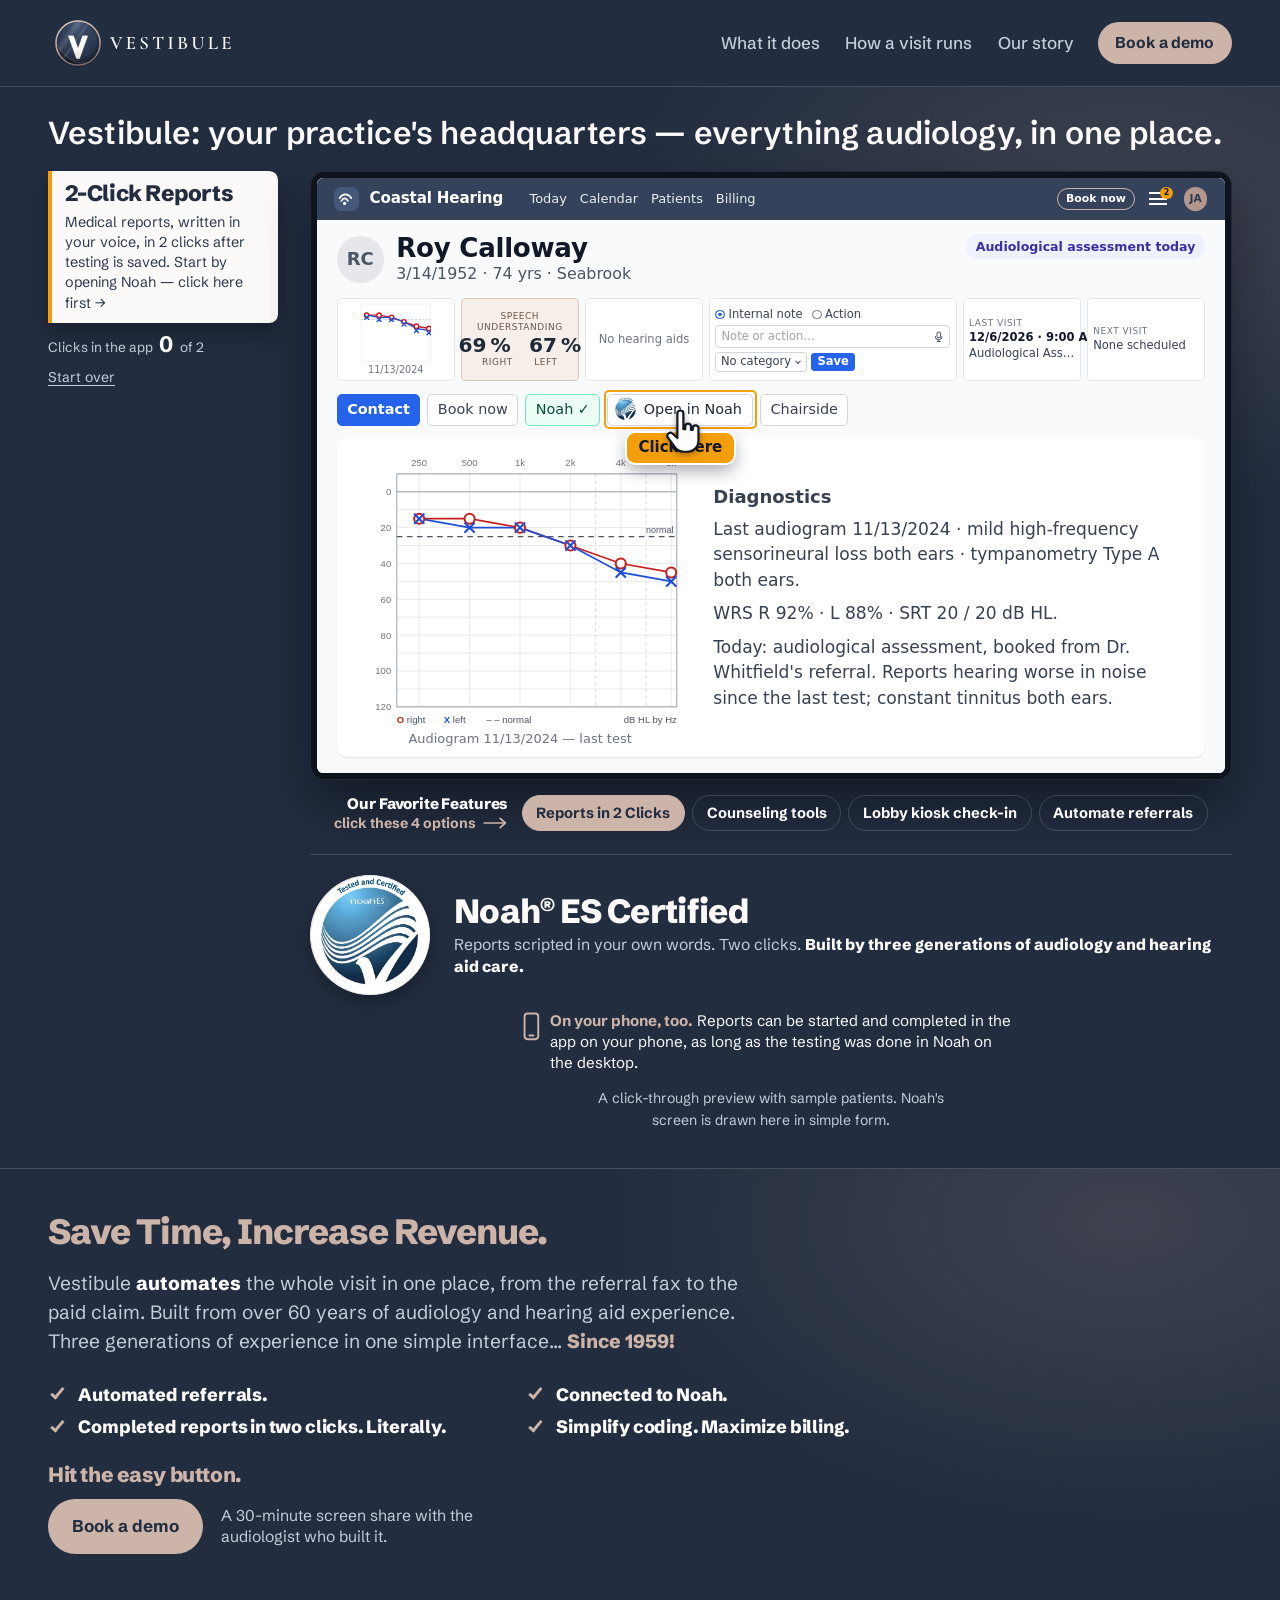
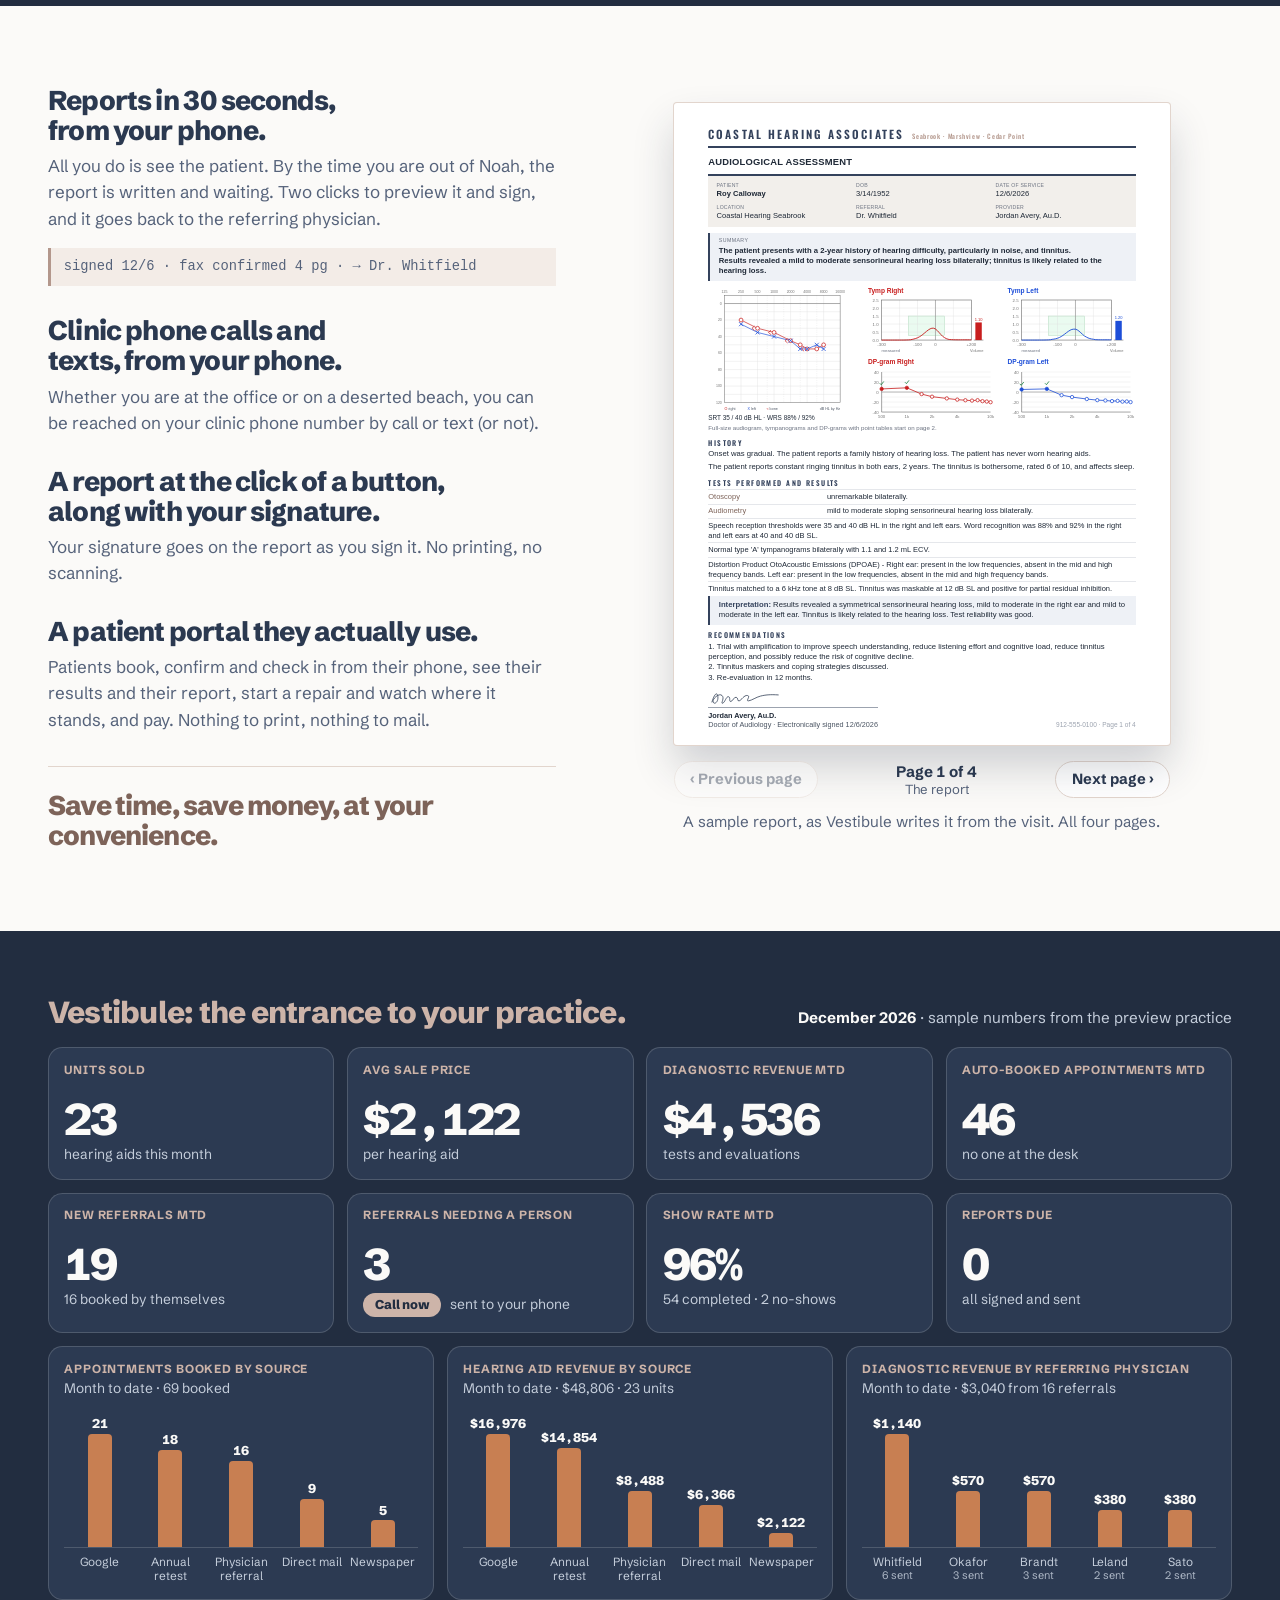
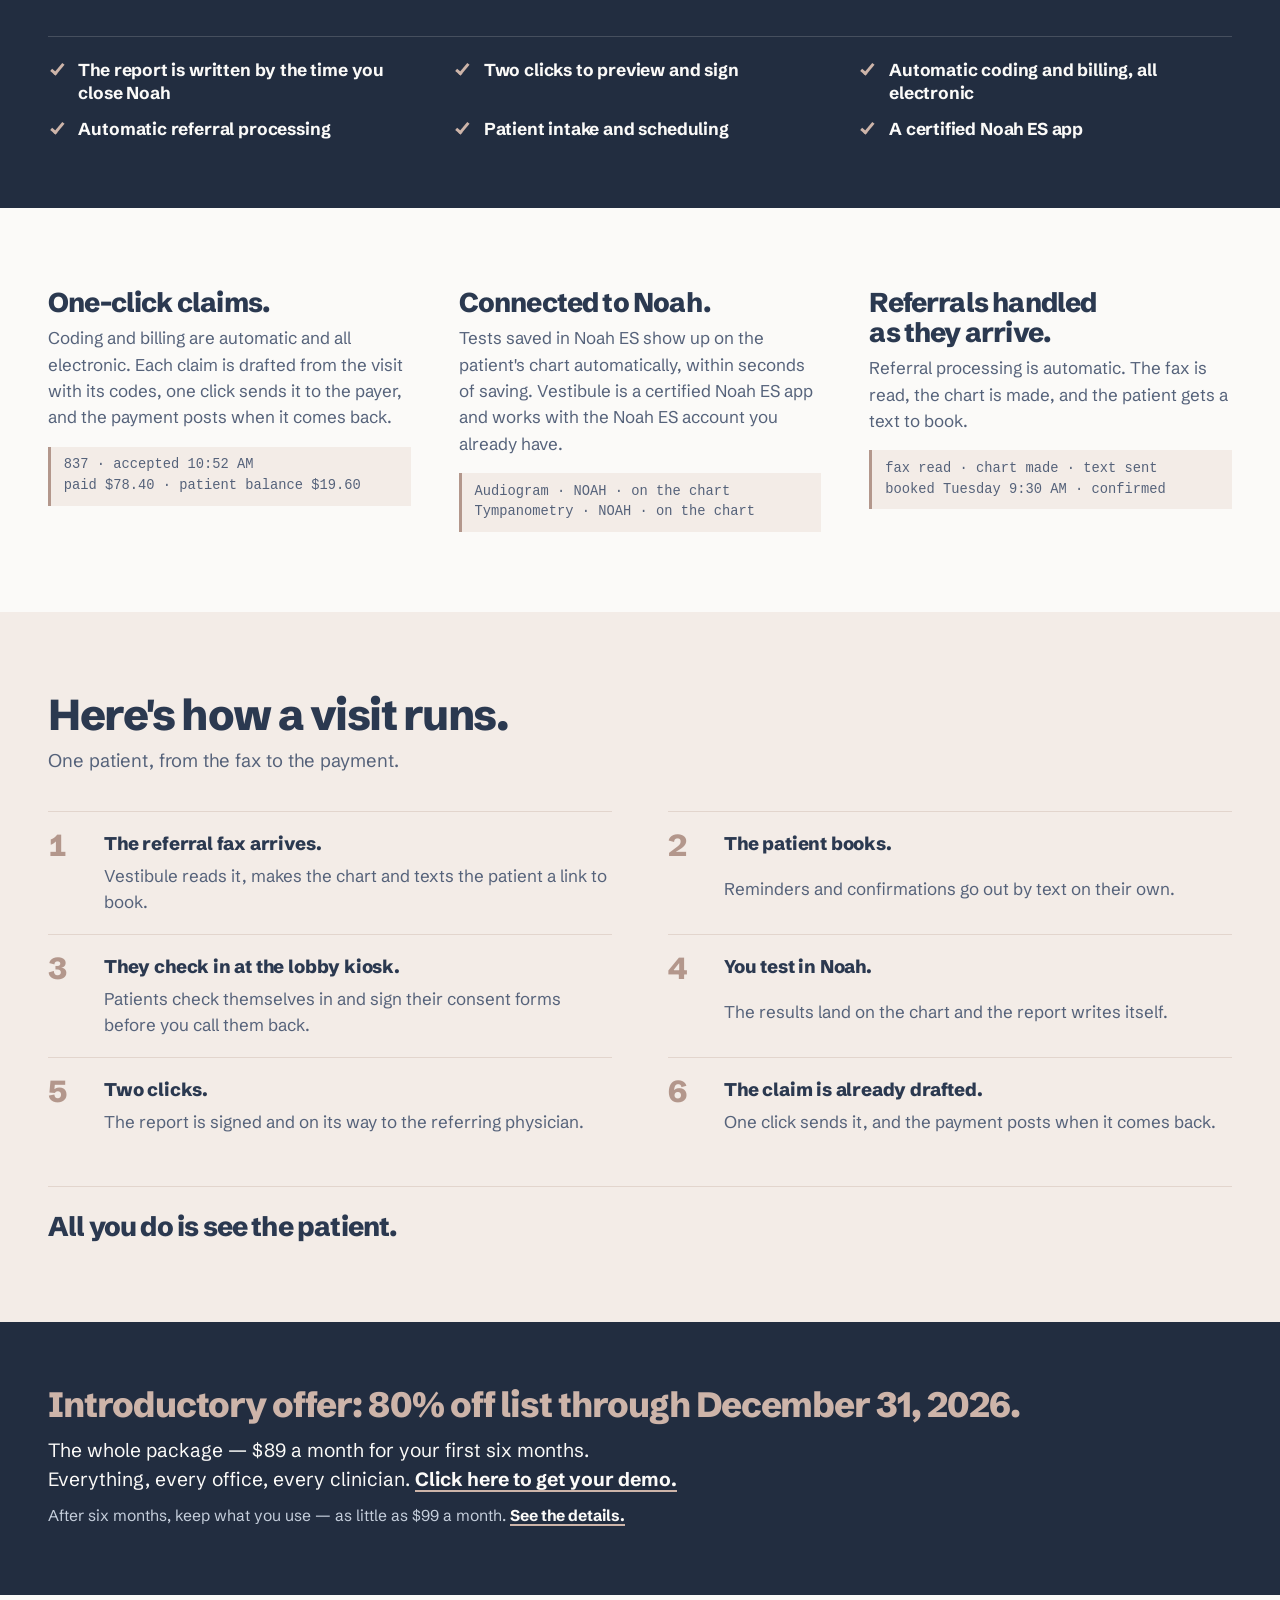
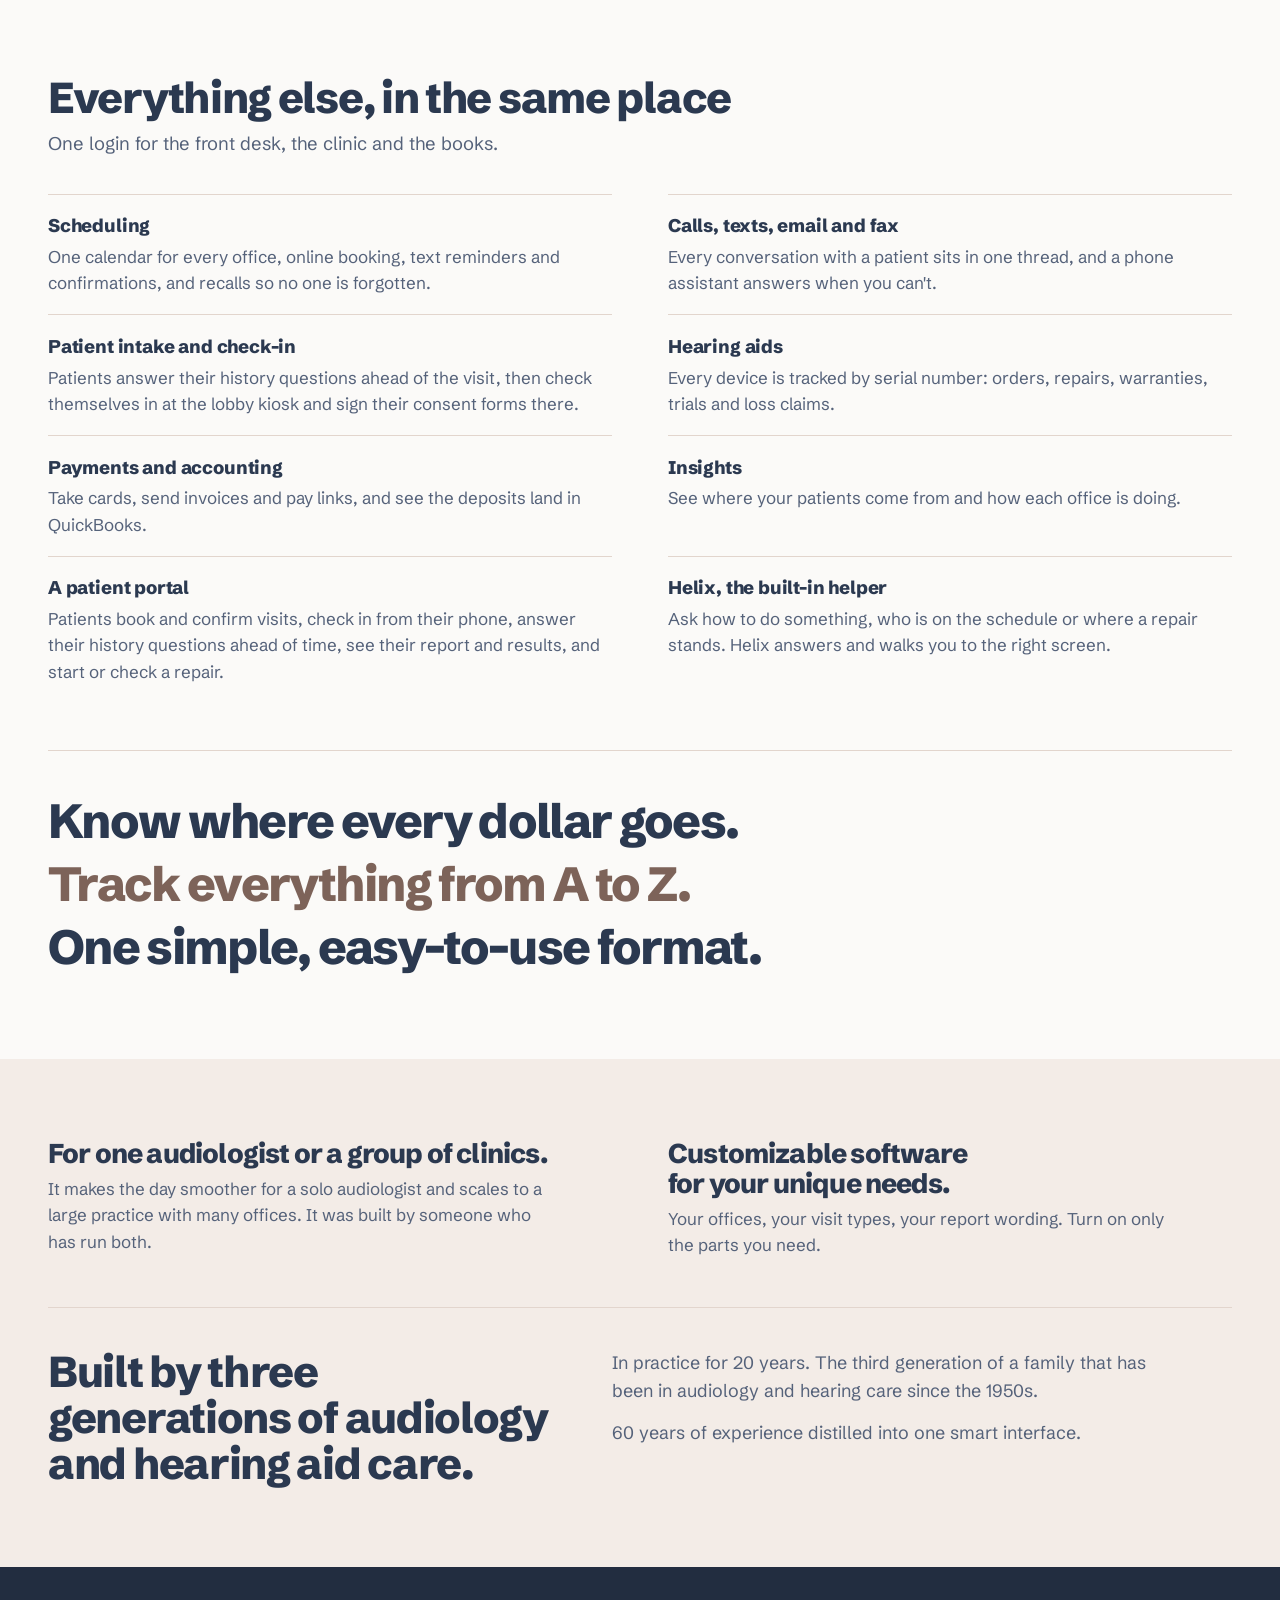
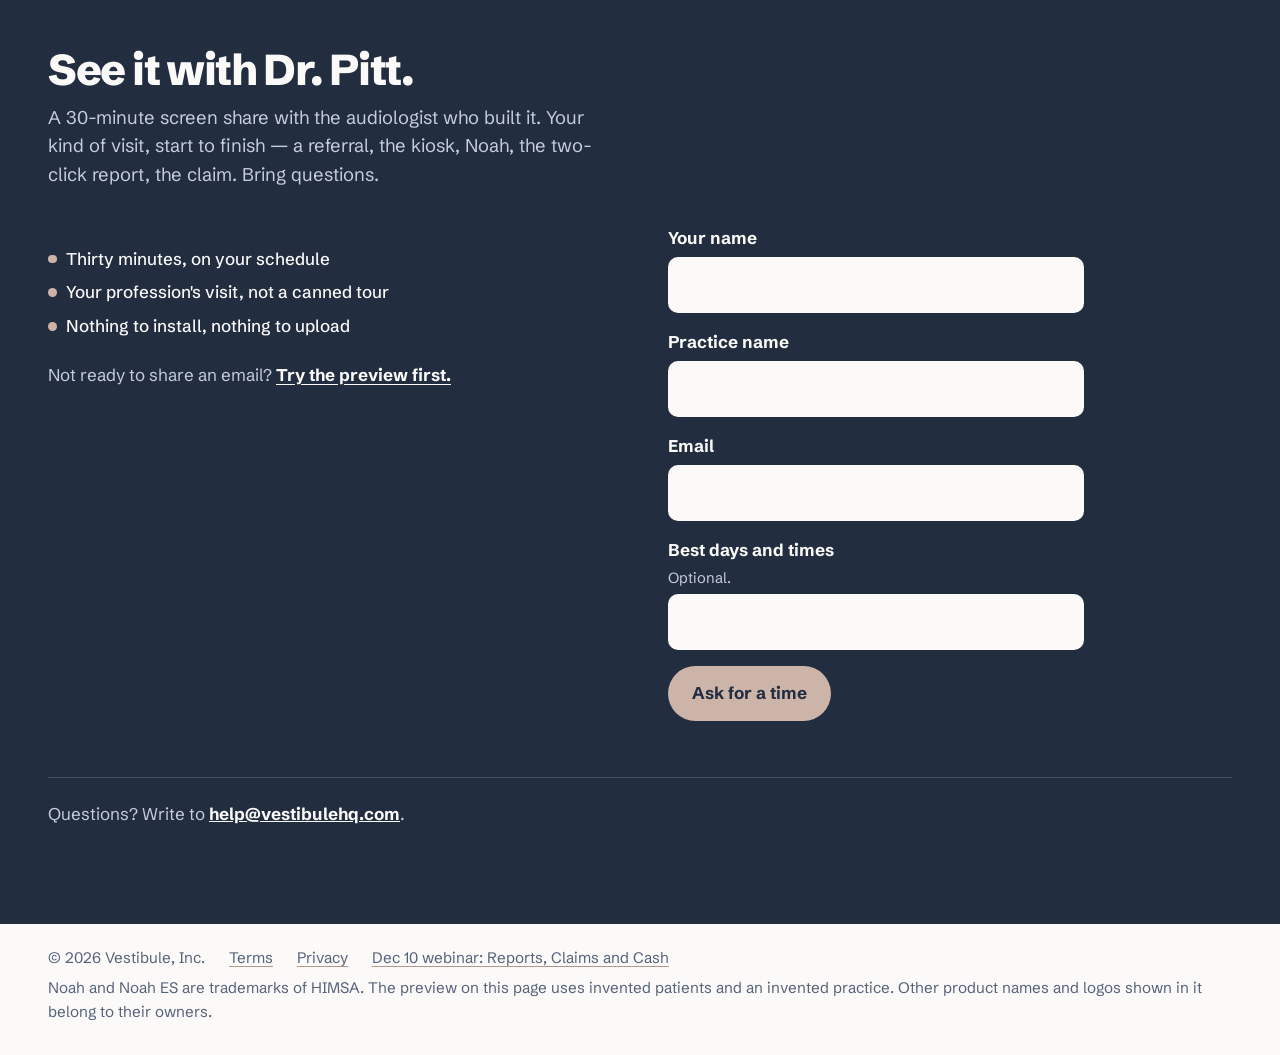
==== audiologists.html @ 579a9087 "SITE-PRICE-1 + CE-PACKAGE-2 — the price list mirrored from the app (ONBOARDING-3), and the IHS editi" ====
<!doctype html>
<html lang="en">
<head>
<meta charset="utf-8">
<meta name="viewport" content="width=device-width, initial-scale=1, viewport-fit=cover">
<title>Vestibule: your practice's headquarters — everything audiology, in one place.</title>
<meta name="description" content="Practice-management software for audiology practices. Referral faxes read and booked automatically, Noah results on the chart, reports signed in two clicks. Noah ES certified.">
<link rel="canonical" href="https://vestibulehq.com/audiologists">
<meta property="og:type" content="website">
<meta property="og:url" content="https://vestibulehq.com/audiologists">
<meta property="og:site_name" content="Vestibule">
<meta property="og:title" content="Vestibule: your practice's headquarters — everything audiology, in one place.">
<meta property="og:description" content="Practice-management software for audiology practices. Referral faxes read and booked automatically, Noah results on the chart, reports signed in two clicks. Noah ES certified.">
<link rel="icon" href="favicon.ico" sizes="48x48">
<link rel="icon" href="favicon.svg" type="image/svg+xml">
<link rel="apple-touch-icon" href="apple-touch-icon.png">
<link rel="preconnect" href="https://fonts.googleapis.com">
<link rel="preconnect" href="https://fonts.gstatic.com" crossorigin>
<link href="https://fonts.googleapis.com/css2?family=Cormorant+Garamond:wght@600&family=Oswald:wght@500;600&family=Schibsted+Grotesk:wght@400;500;700;800&display=swap" rel="stylesheet">
<link rel="stylesheet" href="site.css">
</head>
<body>

<header class="top">
  <div class="wrap top-in">
    <a class="brand" href="#top"><img class="brand-lockup" src="brand/vestibule-lockup-horizontal-dark.svg" width="190" height="60" alt="Vestibule"><img class="brand-mark" src="brand/vestibule-mark-small.svg" width="44" height="44" alt="Vestibule"></a>
    <nav class="top-nav" aria-label="On this page">
      <a href="#get">What it does</a>
      <a href="#visit">How a visit runs</a>
      <a href="#story">Our story</a>
    </nav>
    <a class="btn" href="#demo">Book a demo</a>
  </div>
</header>

<main>

  <!-- The fold (PROF-PAGES-2): the home fold's shape, with this page's own line, scenes and words. One
       headline line that fills the content width on one line; on the left the fly-in rail, from the top of
       its column; on the right the demo practice's screen, the site's click-through for every scene, with
       the lead-in and the scene chips under it, the Noah ES certification band directly under the chips,
       then the phone line and the sample-patients line. No price here: the offer is the band lower on the
       page. Every name in the screens is invented. -->
  <section class="fold" id="top">
    <div class="wrap">
      <h1 class="fold-line">Vestibule: your practice's headquarters — everything audiology, in one place.</h1>
      <div class="fold-grid">
        <div class="fold-side">
          <!-- The rail, first in its column: the report scene's fly-ins land here, one per step, the earlier
               ones folded to their bold line; the counseling scene's land here too (COUNSEL-SITE-1); the other two scenes show their hint here instead. -->
          <aside class="fold-rail" id="fold-rail" aria-live="polite">
            <div class="fly-stack" id="fly-stack">
              <div class="fly now" id="fly-hint" hidden><p class="fly-b" id="demo-hint"></p></div>
            </div>
            <div class="fly-foot">
              <p class="fly-count" id="fly-count">Clicks in the app <b id="fly-clicks">0</b> of 2</p>
              <button type="button" class="go" id="demo-next" hidden></button>
              <button type="button" class="again" id="demo-again">Start over</button>
            </div>
          </aside>
        </div>

        <div class="fold-screen">
          <div class="stage desk" id="stage">
          <div class="phone" id="phone">
            <div class="screen">
              <div class="app">
                <button type="button" class="a-flag" id="flag" tabindex="-1" aria-hidden="true" hidden></button>

              <!-- Counseling tools: the app's Patient Review (COUNSEL-SITE-1), holding back what subscribers get.
                   The audiogram with the speech canoe, the tympanograms and the DP-grams are drawn by site.js (the
                   app's own drawings with Roy's numbers, the report scene's); the ear and the three style pictures
                   are the app's own files under pictures/counseling/. Cochlea, the Hearing Loss Simulator, the
                   zoomed parts of the ear and everything past the three styles are locked, in the mock's words. -->
              <div class="scr d prv" data-screen="ha-counsel" data-live hidden>
                <div class="d-top">
                <span class="a-logo"><svg viewBox="0 0 20 20" fill="none" stroke="#fff" stroke-width="2" stroke-linecap="round" aria-hidden="true"><path d="M4 12c2.5-4 5.5-4 8 0"/><path d="M2 8.5c4-6 10-6 14 0"/><circle cx="8" cy="15" r="1" fill="#fff"/></svg></span>
                <b>Coastal Hearing</b>
                <span class="d-nav" aria-hidden="true"><span>Today</span><span>Calendar</span><span>Patients</span><span>Billing</span></span>
                <span class="a-pill">Book now</span>
                <span class="a-burger"><i>2</i></span>
                <span class="a-me">JA</span>
                </div>
                <div class="prv-page">
                  <div class="prv-head">
                    <div>
                      <button type="button" class="prv-crumb" data-go="report-desk">← Roy Calloway</button>
                      <h2>Patient Review</h2>
                      <p class="prv-who">Roy Calloway · visit <span data-d="0">10/28/2026</span> · audiogram <span data-d="0">10/28/2026</span></p>
                    </div>
                    <div class="prv-sii"><p class="t">Speech understanding</p><div class="v"><div>45%<small>Right ear</small></div><div>45%<small>Left ear</small></div></div></div>
                  </div>
                  <div class="prv-tabs" role="tablist" aria-label="Patient Review">
                    <button type="button" class="prv-tab" role="tab" data-pr-tab="aud" aria-selected="true">Audiogram</button>
                    <button type="button" class="prv-tab" role="tab" data-pr-tab="ana" aria-selected="false">Anatomy</button>
                    <button type="button" class="prv-tab" role="tab" data-pr-tab="coc" aria-selected="false">Cochlea <svg class="prv-lock" viewBox="0 0 16 16" role="img" aria-label="locked"><rect x="3" y="7" width="10" height="7.5" rx="1.5" fill="currentColor"/><path d="M5 7V5a3 3 0 0 1 6 0v2" fill="none" stroke="currentColor" stroke-width="1.6"/></svg></button>
                    <button type="button" class="prv-tab" role="tab" data-pr-tab="tym" aria-selected="false">Tymp</button>
                    <button type="button" class="prv-tab" role="tab" data-pr-tab="oae" aria-selected="false">OAE</button>
                    <button type="button" class="prv-tab" role="tab" data-pr-tab="sim" aria-selected="false">Hearing Loss Simulator <svg class="prv-lock" viewBox="0 0 16 16" role="img" aria-label="locked"><rect x="3" y="7" width="10" height="7.5" rx="1.5" fill="currentColor"/><path d="M5 7V5a3 3 0 0 1 6 0v2" fill="none" stroke="currentColor" stroke-width="1.6"/></svg></button>
                    <button type="button" class="prv-tab" role="tab" data-pr-tab="ha" aria-selected="false">Hearing aids</button>
                  </div>
                  <div class="prv-pane" data-pr-pane="aud">
                    <div class="prv-aud">
                      <div class="prv-panel"><span class="prv-noah"><img data-seal alt="" width="20" height="20">Noah · <span data-d="0">10/28/2026</span></span><svg class="prv-chart" viewBox="0 0 790 735" role="img" aria-label="Roy’s audiogram over the speech sounds"></svg></div>
                      <div class="prv-ctl">
                        <div class="prv-seg" role="group" aria-label="Whose hearing to show"><button type="button" data-pr-who="normal" aria-pressed="false">Normal hearing</button><button type="button" data-pr-who="theirs" aria-pressed="true">Roy’s hearing</button><button type="button" data-pr-who="example" aria-pressed="false">Example loss</button></div>
                        <div class="prv-seg" role="group" aria-label="Which ear"><button type="button" data-pr-ear="R" aria-pressed="false">Right ear</button><button type="button" data-pr-ear="L" aria-pressed="false">Left ear</button><button type="button" data-pr-ear="B" aria-pressed="true">Both ears</button></div>
                        <p class="prv-note">The shaded shape is the speech sounds; what sits above Roy’s lines is what he misses. His Speech understanding — the share of speech he can hear — is in the header. Switch to Normal hearing or an Example loss to compare.</p>
                      </div>
                    </div>
                  </div>
                  <div class="prv-pane" data-pr-pane="ana" hidden>
                    <div class="prv-ana">
                      <figure class="prv-pic"><img src="pictures/counseling/ear.webp" alt="Cross-section of the ear: pinna and canal, eardrum and the three bones, cochlea and balance canals, the nerve" loading="lazy" draggable="false"><svg viewBox="0 0 2048 1152" aria-hidden="true"><text class="rlabel" x="110" y="1090">Outer ear</text><text class="rlabel" x="1250" y="1090">Middle ear</text><text class="rlabel" x="1560" y="110">Inner ear</text></svg></figure>
                      <div class="prv-thumbs" role="group" aria-label="Focus on a part">
                        <button type="button" class="prv-thumb" data-pr-thumb="whole" aria-pressed="true"><i style="background-size: 100% 100%; background-position: 0 0;"></i><span>Whole</span></button>
                        <button type="button" class="prv-thumb" data-pr-thumb="outer" aria-pressed="false"><i style="background-size: 163.93% 163.93%; background-position: 0% 48.72%;"></i><span>Outer <svg class="prv-lock" viewBox="0 0 16 16" role="img" aria-label="locked"><rect x="3" y="7" width="10" height="7.5" rx="1.5" fill="currentColor"/><path d="M5 7V5a3 3 0 0 1 6 0v2" fill="none" stroke="currentColor" stroke-width="1.6"/></svg></span></button>
                        <button type="button" class="prv-thumb" data-pr-thumb="middle" aria-pressed="false"><i style="background-size: 416.67% 416.67%; background-position: 71.84% 51.58%;"></i><span>Middle <svg class="prv-lock" viewBox="0 0 16 16" role="img" aria-label="locked"><rect x="3" y="7" width="10" height="7.5" rx="1.5" fill="currentColor"/><path d="M5 7V5a3 3 0 0 1 6 0v2" fill="none" stroke="currentColor" stroke-width="1.6"/></svg></span></button>
                        <button type="button" class="prv-thumb" data-pr-thumb="inner" aria-pressed="false"><i style="background-size: 316.46% 316.46%; background-position: 100% 33.04%;"></i><span>Inner <svg class="prv-lock" viewBox="0 0 16 16" role="img" aria-label="locked"><rect x="3" y="7" width="10" height="7.5" rx="1.5" fill="currentColor"/><path d="M5 7V5a3 3 0 0 1 6 0v2" fill="none" stroke="currentColor" stroke-width="1.6"/></svg></span></button>
                      </div>
                      <div class="prv-locked part" data-pr-lock="part"><b>Subscribers only</b><span>Each part zoomed, with its common conditions and a picture of each — presbycusis, noise-induced loss, and more.</span></div>
                    </div>
                  </div>
                  <div class="prv-pane" data-pr-pane="coc" hidden><div class="prv-locked solo"><b>Subscribers only</b><span>The cochlea unrolled into the audiogram — normal, presbycusis, the noise notch — with the hair-cell pictures.</span></div></div>
                  <div class="prv-pane" data-pr-pane="tym" hidden>
                    <p class="prv-src"><img data-seal alt="" width="20" height="20">From Noah · <span data-d="0">10/28/2026</span></p>
                    <div class="prv-fig" data-pr-fig="tymp">
                      <figure><b style="color: #b91c1c;">Tymp Right</b><svg viewBox="0 0 300 250" role="img" aria-label="Tymp Right — modeled from values" data-pr-tymp="right"></svg><small>modeled from values</small></figure>
                      <figure><b style="color: #1d4ed8;">Tymp Left</b><svg viewBox="0 0 300 250" role="img" aria-label="Tymp Left — modeled from values" data-pr-tymp="left"></svg><small>modeled from values</small></figure>
                    </div>
                  </div>
                  <div class="prv-pane" data-pr-pane="oae" hidden>
                    <p class="prv-src"><svg viewBox="0 0 16 16" fill="none" stroke="currentColor" stroke-width="1.3" stroke-linejoin="round" aria-hidden="true"><path d="M4.5 6V2.5h7V6"/><path d="M3 6h10a1 1 0 0 1 1 1v4h-2.5v2.5h-7V11H2V7a1 1 0 0 1 1-1z"/><path d="M6 11h4" stroke-linecap="round"/></svg>Auto-uploaded from the Titan printout · <span data-d="0">10/28/2026</span></p>
                    <div class="prv-fig" data-pr-fig="oae">
                      <figure><svg viewBox="0 0 380 260" role="img" aria-label="Right ear DP-gram" data-pr-dp="right"></svg></figure>
                      <figure><svg viewBox="0 0 380 260" role="img" aria-label="Left ear DP-gram" data-pr-dp="left"></svg></figure>
                      <p class="fine">Shaded band: 5th–95th percentile normal range, Ramos, Kristensen &amp; Beck, Hearing Review 2013;20(11):30-33, Table 3 (N=39; 65/55 dB SPL, f2/f1 1.22).</p>
                    </div>
                  </div>
                  <div class="prv-pane" data-pr-pane="sim" hidden><div class="prv-locked solo"><b>Subscribers only</b><span>Hear a railroad crossing, or a voice in a restaurant, through Roy’s loss — then through normal hearing. Part of Vestibule.</span></div></div>
                  <div class="prv-pane" data-pr-pane="ha" hidden>
                    <div class="prv-ha" data-pr-ha="style">
                      <div class="prv-ha-head"><p class="prv-ha-line">Hearing aids · 1 of 3 · The style</p><span class="prv-ha-link">Know the make and model? Quick order →</span></div>
                      <div class="prv-cards">
                        <div class="prv-card"><span class="nm">Behind the ear <span class="acr">BTE</span></span><img src="pictures/counseling/ha-bte-section@1x.webp" alt="Cross-section: behind the ear device in the ear" loading="lazy" draggable="false"><span class="ln">The device sits behind the ear; a tube carries sound to a custom earmold.</span><button type="button" class="prv-choose" data-pr-choose="BTE">Choose this style</button></div>
                        <div class="prv-card"><span class="nm">Receiver in the canal <span class="acr">RIC</span></span><img src="pictures/counseling/ha-ric-section@1x.webp" alt="Cross-section: receiver in the canal device in the ear" loading="lazy" draggable="false"><span class="ln">A small piece behind the ear; a thin wire carries sound to a receiver in the canal.</span><button type="button" class="prv-choose" data-pr-choose="RIC">Choose this style</button></div>
                        <div class="prv-card"><span class="nm">Completely in the canal <span class="acr">CIC</span></span><img src="pictures/counseling/ha-cic-section@1x.webp" alt="Cross-section: completely in the canal device in the ear" loading="lazy" draggable="false"><span class="ln">The whole device sits inside the ear canal.</span><button type="button" class="prv-choose" data-pr-choose="CIC">Choose this style</button></div>
                      </div>
                      <p class="prv-fine">Artist’s renderings · not to scale · for instruction only.</p>
                    </div>
                    <div class="prv-locked solo" data-pr-ha="locked" hidden><b>Subscribers only</b><span>The level drawn on Roy’s own audiogram, the device the practice fits, and Order hearing aids — the order card filled in, the purchase agreement on his phone.</span></div>
                  </div>
                </div>
              </div>
                  <!-- Report, the chart: the last test on it, then today's, then the report (SITE-CLICK-2) -->
                  <div class="scr d" data-screen="d-chart">
                <div class="d-top">
                  <span class="a-logo"><svg viewBox="0 0 20 20" fill="none" stroke="#fff" stroke-width="2" stroke-linecap="round" aria-hidden="true"><path d="M4 12c2.5-4 5.5-4 8 0"/><path d="M2 8.5c4-6 10-6 14 0"/><circle cx="8" cy="15" r="1" fill="#fff"/></svg></span>
                  <b>Coastal Hearing</b>
                  <span class="d-nav" aria-hidden="true"><span>Today</span><span>Calendar</span><span>Patients</span><span>Billing</span></span>
                  <span class="a-pill">Book now</span>
                  <span class="a-burger"><i>2</i></span>
                  <span class="a-me">JA</span>
                </div>
                    <div class="d-page">
                      <div class="d-head">
                        <span class="d-av" aria-hidden="true">RC</span>
                        <div><b class="d-name">Roy Calloway</b><span class="d-sub">3/14/1952 · <span data-age="1952-03-14">74 yrs</span> · Seabrook</span></div>
                        <span class="fc-chip" id="fc-chip">Audiological assessment today</span>
                      </div>
                      <!-- The six fixed slots under the name (the app's CHART-HEADER-2, screens/patients-id.webp): the audiogram and
                           its date, the Speech understanding tile, the hearing aids, the compact note box with its mic, Last visit and
                           Next visit. The thumbnail and the tile's numbers follow the scene: the last test's, then today's. On a narrow
                           stage the slots pair up and the note box collapses to its phone line (the app's D-CH2-14). -->
                      <div class="fc-slots" id="fc-slots">
                        <div class="fc-slot fc-th">
                          <span id="fc-th-before"><svg class="fc-thumb" viewBox="36 20 258 216" aria-hidden="true"><rect x="40" y="24" width="250" height="208" fill="#fff" stroke="#E5E7EB" stroke-width="2"/><path d="M40 80H290" fill="none" stroke="#9CA3AF" stroke-width="2" stroke-dasharray="7 6"/><polyline points="60,64 105,64 150,72 195,88 240,104 285,112" fill="none" stroke="#C81E1E" stroke-width="5"/><polyline points="60,64 105,72 150,72 195,88 240,112 285,120" fill="none" stroke="#1D4ED8" stroke-width="5"/><g fill="#fff" stroke="#C81E1E" stroke-width="5"><circle cx="60" cy="64" r="8"/><circle cx="105" cy="64" r="8"/><circle cx="150" cy="72" r="8"/><circle cx="195" cy="88" r="8"/><circle cx="240" cy="104" r="8"/><circle cx="285" cy="112" r="8"/></g><g fill="none" stroke="#1D4ED8" stroke-width="5" stroke-linecap="round"><path d="M53 65l14 14M67 65l-14 14"/><path d="M98 73l14 14M112 73l-14 14"/><path d="M143 73l14 14M157 73l-14 14"/><path d="M188 89l14 14M202 89l-14 14"/><path d="M233 113l14 14M247 113l-14 14"/><path d="M278 121l14 14M292 121l-14 14"/></g></svg><small><span data-old>10/10/2024</span></small></span>
                          <span id="fc-th-after" hidden><svg class="fc-thumb" viewBox="36 20 258 216" aria-hidden="true"><rect x="40" y="24" width="250" height="208" fill="#fff" stroke="#E5E7EB" stroke-width="2"/><path d="M40 80H290" fill="none" stroke="#9CA3AF" stroke-width="2" stroke-dasharray="7 6"/><polyline points="60,64 105,64 150,72 195,128 240,144 285,160" fill="none" stroke="#C81E1E" stroke-width="5"/><polyline points="60,64 105,72 150,72 195,128 240,152 285,168" fill="none" stroke="#1D4ED8" stroke-width="5"/><g fill="#fff" stroke="#C81E1E" stroke-width="5"><circle cx="60" cy="64" r="8"/><circle cx="105" cy="64" r="8"/><circle cx="150" cy="72" r="8"/><circle cx="195" cy="128" r="8"/><circle cx="240" cy="144" r="8"/><circle cx="285" cy="160" r="8"/></g><g fill="none" stroke="#1D4ED8" stroke-width="5" stroke-linecap="round"><path d="M53 65l14 14M67 65l-14 14"/><path d="M98 73l14 14M112 73l-14 14"/><path d="M143 73l14 14M157 73l-14 14"/><path d="M188 129l14 14M202 129l-14 14"/><path d="M233 153l14 14M247 153l-14 14"/><path d="M278 169l14 14M292 169l-14 14"/></g></svg><small><span data-d="0">11/2/2026</span></small></span>
                        </div>
                        <div class="fc-slot fc-tile">
                          <small>Speech understanding</small>
                          <p class="fc-si" id="fc-si-before"><b>69&#8239;%</b><b>67&#8239;%</b></p>
                          <p class="fc-si" id="fc-si-after" hidden><b>45&#8239;%</b><b>45&#8239;%</b></p>
                          <small class="fc-lr"><span>Right</span><span>Left</span></small>
                        </div>
                        <div class="fc-slot fc-aids">No hearing aids</div>
                        <div class="fc-slot fc-nb" aria-hidden="true">
                          <span class="fc-nb-r"><i class="on"></i>Internal note<i></i>Action</span>
                          <span class="fc-nb-in">Note or action…<svg class="fc-mic" viewBox="0 0 16 16" fill="none" stroke="currentColor" stroke-width="1.4" stroke-linecap="round" stroke-linejoin="round" aria-hidden="true"><rect x="5.6" y="1.5" width="4.8" height="8" rx="2.4"/><path d="M3.5 7.5a4.5 4.5 0 0 0 9 0M8 12v2.5M5.8 14.5h4.4"/></svg></span>
                          <span class="fc-nb-b"><span class="fc-nb-sel">No category</span><span class="fc-nb-save">Save</span></span>
                        </div>
                        <div class="fc-slot fc-visit"><small>Last visit</small><b><span data-d="0">11/2/2026</span> · 9:00 AM</b><span>Audiological Assessment · Seabrook</span></div>
                        <div class="fc-slot fc-visit"><small>Next visit</small><span>None scheduled</span></div>
                      </div>
                      <div class="d-row fc-row">
                        <span class="d-btn pri">Contact</span>
                        <span class="d-btn">Book now</span>
                        <span class="d-ok">Noah ✓</span>
                        <button type="button" class="d-btn d-noah" data-go="report-noah"><img data-seal alt="" width="28" height="28">Open in Noah</button>
                        <!-- Report due, as the app draws it: an amber band in the verb row, Preview now (click 1) and Edit -->
                        <span class="fc-due" id="fc-due" hidden><svg viewBox="0 0 16 16" fill="none" stroke="currentColor" stroke-width="1.3" stroke-linejoin="round" aria-hidden="true"><path d="M3.5 1.5h6l3 3v10h-9z"/><path d="M9.5 1.5v3h3M5.5 8h5M5.5 11h5"/></svg><b>Report due:</b><button type="button" class="fc-due-btn pri" id="fc-preview" data-go="report-preview">Preview now</button><button type="button" class="fc-due-btn" id="fc-edit">Edit</button></span>
                      <!-- Chairside at the end of the verb row (the app's CHAIRSIDE-DOOR-1: a chart with a visit today) -->
                      <span class="d-btn fc-chair">Chairside</span>
                    </div>
                    <div class="d-card fc-card">
                        <div class="fc-res" id="fc-res">
                          <div class="fc-fig">
                            <svg class="fc-plot" id="fc-plot-before" viewBox="0 0 300 250" role="img" aria-label="Audiogram of the sample patient from the last test, about two years ago: a mild high-frequency sensorineural hearing loss in both ears. Right ear in red circles, left ear in blue crosses, and a dashed line at the limit of normal hearing."><rect x="40" y="24" width="250" height="208" fill="#fff"/><path d="M40 24H290M40 40H290M40 56H290M40 72H290M40 88H290M40 104H290M40 120H290M40 136H290M40 152H290M40 168H290M40 184H290M40 200H290M40 216H290M40 232H290M60 24V232M105 24V232M150 24V232M195 24V232M240 24V232M285 24V232" fill="none" stroke="#E5E7EB" stroke-width="0.8"/><path d="M217.5 24V232M262.5 24V232" fill="none" stroke="#D1D5DB" stroke-width="0.8" stroke-dasharray="3 3"/><path d="M40 40H290" stroke="#9CA3AF" stroke-width="1"/><rect x="40" y="24" width="250" height="208" fill="none" stroke="#9CA3AF" stroke-width="0.9"/><path d="M40 80H290" fill="none" stroke="#4B5563" stroke-width="1.1" stroke-dasharray="5 4"/><text x="287" y="77" font-family="Helvetica, Arial, sans-serif" font-size="8" fill="#4B5563" text-anchor="end">normal</text><g font-family="Helvetica, Arial, sans-serif" font-size="8.5" fill="#737373" text-anchor="middle"><text x="60" y="17">250</text><text x="105" y="17">500</text><text x="150" y="17">1k</text><text x="195" y="17">2k</text><text x="240" y="17">4k</text><text x="285" y="17">8k</text></g><g font-family="Helvetica, Arial, sans-serif" font-size="8.5" fill="#737373" text-anchor="end"><text x="35" y="43">0</text><text x="35" y="75">20</text><text x="35" y="107">40</text><text x="35" y="139">60</text><text x="35" y="171">80</text><text x="35" y="203">100</text><text x="35" y="235">120</text></g><polyline points="60,64 105,64 150,72 195,88 240,104 285,112" fill="none" stroke="#C81E1E" stroke-width="1.5"/><polyline points="60,64 105,72 150,72 195,88 240,112 285,120" fill="none" stroke="#1D4ED8" stroke-width="1.5"/><g fill="#fff" stroke="#C81E1E" stroke-width="1.8"><circle cx="60" cy="64" r="4.5"/><circle cx="105" cy="64" r="4.5"/><circle cx="150" cy="72" r="4.5"/><circle cx="195" cy="88" r="4.5"/><circle cx="240" cy="104" r="4.5"/><circle cx="285" cy="112" r="4.5"/></g><g fill="none" stroke="#1D4ED8" stroke-width="1.9" stroke-linecap="round"><path d="M56 60l8 8M64 60l-8 8"/><path d="M101 68l8 8M109 68l-8 8"/><path d="M146 68l8 8M154 68l-8 8"/><path d="M191 84l8 8M199 84l-8 8"/><path d="M236 108l8 8M244 108l-8 8"/><path d="M281 116l8 8M289 116l-8 8"/></g><g font-family="Helvetica, Arial, sans-serif" font-size="8.5" fill="#4B5563"><text x="40" y="246"><tspan fill="#C81E1E" font-weight="700">O</tspan> right</text><text x="82" y="246"><tspan fill="#1D4ED8" font-weight="700">X</tspan> left</text><text x="120" y="246">– – normal</text><text x="290" y="246" text-anchor="end">dB HL by Hz</text></g></svg>
                            <svg class="fc-plot" id="fc-plot-after" hidden viewBox="0 0 300 250" role="img" aria-label="Today's audiogram of the sample patient over the last test, dashed: thresholds at 2 kHz and above are 20 to 30 dB poorer than two years ago, 250 to 1000 Hz unchanged. Right ear in red circles, left ear in blue crosses."><rect x="40" y="24" width="250" height="208" fill="#fff"/><path d="M40 24H290M40 40H290M40 56H290M40 72H290M40 88H290M40 104H290M40 120H290M40 136H290M40 152H290M40 168H290M40 184H290M40 200H290M40 216H290M40 232H290M60 24V232M105 24V232M150 24V232M195 24V232M240 24V232M285 24V232" fill="none" stroke="#E5E7EB" stroke-width="0.8"/><path d="M217.5 24V232M262.5 24V232" fill="none" stroke="#D1D5DB" stroke-width="0.8" stroke-dasharray="3 3"/><path d="M40 40H290" stroke="#9CA3AF" stroke-width="1"/><rect x="40" y="24" width="250" height="208" fill="none" stroke="#9CA3AF" stroke-width="0.9"/><path d="M40 80H290" fill="none" stroke="#4B5563" stroke-width="1.1" stroke-dasharray="5 4"/><text x="287" y="77" font-family="Helvetica, Arial, sans-serif" font-size="8" fill="#4B5563" text-anchor="end">normal</text><g font-family="Helvetica, Arial, sans-serif" font-size="8.5" fill="#737373" text-anchor="middle"><text x="60" y="17">250</text><text x="105" y="17">500</text><text x="150" y="17">1k</text><text x="195" y="17">2k</text><text x="240" y="17">4k</text><text x="285" y="17">8k</text></g><g font-family="Helvetica, Arial, sans-serif" font-size="8.5" fill="#737373" text-anchor="end"><text x="35" y="43">0</text><text x="35" y="75">20</text><text x="35" y="107">40</text><text x="35" y="139">60</text><text x="35" y="171">80</text><text x="35" y="203">100</text><text x="35" y="235">120</text></g><polyline points="60,64 105,64 150,72 195,88 240,104 285,112" fill="none" stroke="#C81E1E" stroke-width="1.3" stroke-dasharray="4 3" opacity="0.6"/><polyline points="60,64 105,72 150,72 195,88 240,112 285,120" fill="none" stroke="#1D4ED8" stroke-width="1.3" stroke-dasharray="4 3" opacity="0.6"/><text x="287" y="132" font-family="Helvetica, Arial, sans-serif" font-size="7.5" fill="#6B7280" text-anchor="end" data-old>10/5/2024</text><polyline points="60,64 105,64 150,72 195,128 240,144 285,160" fill="none" stroke="#C81E1E" stroke-width="1.5"/><polyline points="60,64 105,72 150,72 195,128 240,152 285,168" fill="none" stroke="#1D4ED8" stroke-width="1.5"/><g fill="#fff" stroke="#C81E1E" stroke-width="1.8"><circle cx="60" cy="64" r="4.5"/><circle cx="105" cy="64" r="4.5"/><circle cx="150" cy="72" r="4.5"/><circle cx="195" cy="128" r="4.5"/><circle cx="240" cy="144" r="4.5"/><circle cx="285" cy="160" r="4.5"/></g><g fill="none" stroke="#1D4ED8" stroke-width="1.9" stroke-linecap="round"><path d="M56 60l8 8M64 60l-8 8"/><path d="M101 68l8 8M109 68l-8 8"/><path d="M146 68l8 8M154 68l-8 8"/><path d="M191 124l8 8M199 124l-8 8"/><path d="M236 148l8 8M244 148l-8 8"/><path d="M281 164l8 8M289 164l-8 8"/></g><g font-family="Helvetica, Arial, sans-serif" font-size="8.5" fill="#4B5563"><text x="40" y="246"><tspan fill="#C81E1E" font-weight="700">O</tspan> right</text><text x="82" y="246"><tspan fill="#1D4ED8" font-weight="700">X</tspan> left</text><text x="120" y="246">– – normal</text><text x="170" y="246">– – <tspan data-old>10/5/2024</tspan></text><text x="290" y="246" text-anchor="end">dB HL by Hz</text></g></svg>
                            <p class="fc-cap" id="fc-cap-before">Audiogram <span data-old>10/5/2024</span> — last test</p>
                            <p class="fc-cap" id="fc-cap-after" hidden>Audiogram <span data-d="0">10/28/2026</span> (previous test dashed)</p>
                          </div>
                          <div class="fc-txt">
                            <p class="res-h">Diagnostics</p>
                            <div id="fc-diag-before">
                              <p>Last audiogram <span data-old>10/5/2024</span> · mild high-frequency sensorineural loss both ears · tympanometry Type A both ears.</p>
                              <p>WRS R 92% · L 88% · SRT 20 / 20 dB HL.</p>
                              <p>Today: audiological assessment, booked from Dr. Whitfield's referral. Reports hearing worse in noise since the last test; constant tinnitus both ears.</p>
                            </div>
                            <div id="fc-diag-after" hidden>
                              <p>Audiogram <span data-d="0">10/28/2026</span> · 20–30 dB poorer than <span data-old>10/5/2024</span> at 2 kHz and above, sensorineural · tympanometry Type A both ears.</p>
                              <p>DPOAE present through 1.5 kHz, absent 2–6 kHz · WRS R 76% · L 72% · SRT 30 / 30 dB HL.</p>
                              <p id="fc-diag-due"><span class="d-due">Report due</span> — written the moment Noah handed the results back.</p>
                              <p id="fc-diag-sent" hidden>Report signed and sent <span data-d="0">10/28/2026</span> · fax delivered, 4 pages.</p>
                            </div>
                          </div>
                        </div>
                      </div>
                    </div>

                  <!-- Noah's main screen, redrawn in simple form. Every patient name in it is invented. -->
                  <div class="a-modal n-back" data-overlay="d-noah" hidden>
                    <div class="n-win">
                      <div class="n-title"><b>Noah 4</b><span class="n-ctl" aria-hidden="true"><i class="min"></i><i class="max"></i></span><button type="button" class="n-x" data-go="report-noah-save" aria-label="Close Noah">✕</button></div>
                      <div class="n-menu" aria-hidden="true"><span>File</span><span>Edit</span><span>View</span><span>Setup</span><span>Help</span><em>Log Off Noah ES</em></div>
                      <div class="n-mods" aria-hidden="true"><img src="[data-uri]" alt="" width="115" height="35"><img src="[data-uri]" alt="" width="115" height="35"><img src="[data-uri]" alt="" width="115" height="35"><img src="[data-uri]" alt="" width="115" height="35" data-mod="audio"><img src="[data-uri]" alt="" width="115" height="35"><img src="[data-uri]" alt="" width="115" height="35"><img src="[data-uri]" alt="" width="115" height="35"><img src="[data-uri]" alt="" width="115" height="35"></div>
                      <div class="n-body">
                        <div class="n-list" aria-hidden="true">
                          <p>Patient Browser</p>
                          <div class="n-find">Search Patients</div>
                          <div class="n-cols"><span>First name</span><span>Last name</span></div>
                          <div class="n-rows"><span class="on"><i>Roy</i><i>Calloway</i></span><span><i>Dana</i><i>Fenn</i></span><span><i>Priya</i><i>Raman</i></span><span><i>Hollis</i><i>Jeffers</i></span><span><i>Eliza</i><i>Brandt</i></span><span><i>Lena</i><i>Park</i></span><span><i>Tomas</i><i>Vance</i></span><span><i>June</i><i>Abernathy</i></span></div>
                        </div>
                        <div class="n-main">
                          <p class="n-pt"><b>Calloway , Roy</b><span>Born 3/14/1952</span></p>
                          <div class="n-panels">
                            <div class="n-pan n-aud">
                              <p class="n-h">Latest Audiogram</p>
                              <div class="n-in"><p class="n-when" id="n-when" style="visibility: hidden"><span data-d="0">10/8/2026</span> : Maestro</p><div class="n-plot"><svg class="aud" viewBox="0 0 300 250" role="img" aria-label="Today's audiogram in Noah, drawn over the last session, dashed."><rect x="40" y="24" width="250" height="208" fill="#fff"/><path d="M40 24H290M40 40H290M40 56H290M40 72H290M40 88H290M40 104H290M40 120H290M40 136H290M40 152H290M40 168H290M40 184H290M40 200H290M40 216H290M40 232H290M60 24V232M105 24V232M150 24V232M195 24V232M240 24V232M285 24V232" fill="none" stroke="#E5E7EB" stroke-width="0.8"/><path d="M217.5 24V232M262.5 24V232" fill="none" stroke="#D1D5DB" stroke-width="0.8" stroke-dasharray="3 3"/><path d="M40 40H290" stroke="#9CA3AF" stroke-width="1"/><rect x="40" y="24" width="250" height="208" fill="none" stroke="#9CA3AF" stroke-width="0.9"/><path d="M40 80H290" fill="none" stroke="#4B5563" stroke-width="1.1" stroke-dasharray="5 4"/><text x="287" y="77" font-family="Helvetica, Arial, sans-serif" font-size="8" fill="#4B5563" text-anchor="end">normal</text><g font-family="Helvetica, Arial, sans-serif" font-size="8.5" fill="#737373" text-anchor="middle"><text x="60" y="17">250</text><text x="105" y="17">500</text><text x="150" y="17">1k</text><text x="195" y="17">2k</text><text x="240" y="17">4k</text><text x="285" y="17">8k</text></g><g font-family="Helvetica, Arial, sans-serif" font-size="8.5" fill="#737373" text-anchor="end"><text x="35" y="43">0</text><text x="35" y="75">20</text><text x="35" y="107">40</text><text x="35" y="139">60</text><text x="35" y="171">80</text><text x="35" y="203">100</text><text x="35" y="235">120</text></g><polyline points="60,64 105,64 150,72 195,88 240,104 285,112" fill="none" stroke="#C81E1E" stroke-width="1.3" stroke-dasharray="4 3" opacity="0.6"/><polyline points="60,64 105,72 150,72 195,88 240,112 285,120" fill="none" stroke="#1D4ED8" stroke-width="1.3" stroke-dasharray="4 3" opacity="0.6"/><text x="287" y="132" font-family="Helvetica, Arial, sans-serif" font-size="7.5" fill="#6B7280" text-anchor="end" data-old>10/5/2024</text><polyline points="60,64 105,64 150,72 195,128 240,144 285,160" fill="none" stroke="#C81E1E" stroke-width="1.5" class="aud-line" pathLength="1"/><polyline points="60,64 105,72 150,72 195,128 240,152 285,168" fill="none" stroke="#1D4ED8" stroke-width="1.5" class="aud-line" pathLength="1"/><g fill="#fff" stroke="#C81E1E" stroke-width="1.8"><circle cx="60" cy="64" r="4.5" class="aud-mark" style="animation-delay: 0.45s"/><circle cx="105" cy="64" r="4.5" class="aud-mark" style="animation-delay: 0.62s"/><circle cx="150" cy="72" r="4.5" class="aud-mark" style="animation-delay: 0.79s"/><circle cx="195" cy="128" r="4.5" class="aud-mark" style="animation-delay: 0.96s"/><circle cx="240" cy="144" r="4.5" class="aud-mark" style="animation-delay: 1.13s"/><circle cx="285" cy="160" r="4.5" class="aud-mark" style="animation-delay: 1.30s"/></g><g fill="none" stroke="#1D4ED8" stroke-width="1.9" stroke-linecap="round"><path d="M56 60l8 8M64 60l-8 8" class="aud-mark" style="animation-delay: 0.45s"/><path d="M101 68l8 8M109 68l-8 8" class="aud-mark" style="animation-delay: 0.62s"/><path d="M146 68l8 8M154 68l-8 8" class="aud-mark" style="animation-delay: 0.79s"/><path d="M191 124l8 8M199 124l-8 8" class="aud-mark" style="animation-delay: 0.96s"/><path d="M236 148l8 8M244 148l-8 8" class="aud-mark" style="animation-delay: 1.13s"/><path d="M281 164l8 8M289 164l-8 8" class="aud-mark" style="animation-delay: 1.30s"/></g><g font-family="Helvetica, Arial, sans-serif" font-size="8.5" fill="#4B5563"><text x="40" y="246"><tspan fill="#C81E1E" font-weight="700">O</tspan> right</text><text x="82" y="246"><tspan fill="#1D4ED8" font-weight="700">X</tspan> left</text><text x="120" y="246">– – normal</text><text x="170" y="246">– – <tspan data-old>10/5/2024</tspan></text><text x="290" y="246" text-anchor="end">dB HL by Hz</text></g></svg></div></div>
                            </div>
                            <div class="n-side">
                              <div class="n-pan"><p class="n-h">Sessions</p><div class="n-in n-sess"><b><span data-old>10/5/2024</span> :</b><i class="old">JA Pure tone audiometry, Speech audiometry</i><b id="n-date" style="visibility: hidden"><span data-d="0">10/28/2026</span> :</b><i class="n-s on" hidden>JA Pure tone audiometry, Speech audiometry <em>new</em></i></div></div>
                              <div class="n-pan"><p class="n-h">Devices</p><div class="n-in n-dev" aria-hidden="true"><span>Right ear:</span><span>Left ear:</span></div></div>
                            </div>
                          </div>
                        </div>
                      </div>
                      <div class="n-ask" id="n-ask" hidden><b>Noah 4</b><p>Save new patient data?</p><div><button type="button" data-go="report-landed">Yes</button><span aria-hidden="true">No</span></div></div>
                    </div>
                  </div>

                    <!-- Report, the preview screen (click 1): the report's page one as the app shows it, the
                         sources rail and the verbs. Sign & send is click 2. -->
                    <div class="fc-prev" data-overlay="r-preview" hidden aria-label="The report preview">
                <div class="d-top">
                  <span class="a-logo"><svg viewBox="0 0 20 20" fill="none" stroke="#fff" stroke-width="2" stroke-linecap="round" aria-hidden="true"><path d="M4 12c2.5-4 5.5-4 8 0"/><path d="M2 8.5c4-6 10-6 14 0"/><circle cx="8" cy="15" r="1" fill="#fff"/></svg></span>
                  <b>Coastal Hearing</b>
                  <span class="d-nav" aria-hidden="true"><span>Today</span><span>Calendar</span><span>Patients</span><span>Billing</span></span>
                  <span class="a-pill">Book now</span>
                  <span class="a-burger"><i>2</i></span>
                  <span class="a-me">JA</span>
                </div>
                      <p class="fc-signed" id="fc-signed" hidden><b>✓ Signed <span data-d="0">10/28/2026</span></b> · Dr. Jordan Avery, Au.D. · Faxed to Dr. Whitfield · 4 pages · delivered</p>
                      <div class="pv-body">
                        <div class="pv-scroll" id="pv-scroll" tabindex="0" aria-label="The report, four pages">
                          <!-- Page one as the app's preview shows it (SITE-REPORT-1): the letterhead line, the title, the
                               patient block, the Summary, the audiogram with the tymp and DP-gram minis beside it (SITE-SYNC-1), History, one paragraph per test,
                               the Interpretation, the recommendations, the signature. Pages 2 to 4 follow in the sample
                               report's own forms (the #get sample's pages), with today's results. Every name is invented. -->
                          <div class="pv-paper ap">
                            <div class="ap-lh"><b>Coastal Hearing Associates</b><span>P 912-555-0100 · F 912-555-0101 · coastalhearing.example</span></div>
                            <div class="ap-title">Diagnostic Audiological Evaluation</div>
                            <div class="ap-pt">
                              <div><small>Patient</small><b>Roy Calloway</b></div>
                              <div><small>DOB</small>3/14/1952</div>
                              <div><small>Date of service</small><span data-d="0">10/28/2026</span></div>
                              <div><small>Location</small>Coastal Hearing Seabrook</div>
                              <div><small>Referral</small>Dr. Whitfield</div>
                              <div><small>Provider</small>Jordan Avery, Au.D.</div>
                            </div>
                            <div class="ap-sum"><small>Summary</small><p class="ap-field"><b>Results revealed a progression of the bilateral high-frequency sensorineural hearing loss since <span data-old>10/5/2024</span>, now moderate to severe above 2 kHz.</b></p></div>
                            <div class="ap-res">
                          <div class="ap-fig">
                            <small>Audiogram</small>
                              <svg class="fc-plot" viewBox="0 0 300 250" role="img" aria-label="The audiogram on the report: today's thresholds over the last test, dashed."><rect x="40" y="24" width="250" height="208" fill="#fff"/><path d="M40 24H290M40 40H290M40 56H290M40 72H290M40 88H290M40 104H290M40 120H290M40 136H290M40 152H290M40 168H290M40 184H290M40 200H290M40 216H290M40 232H290M60 24V232M105 24V232M150 24V232M195 24V232M240 24V232M285 24V232" fill="none" stroke="#E5E7EB" stroke-width="0.8"/><path d="M217.5 24V232M262.5 24V232" fill="none" stroke="#D1D5DB" stroke-width="0.8" stroke-dasharray="3 3"/><path d="M40 40H290" stroke="#9CA3AF" stroke-width="1"/><rect x="40" y="24" width="250" height="208" fill="none" stroke="#9CA3AF" stroke-width="0.9"/><path d="M40 80H290" fill="none" stroke="#4B5563" stroke-width="1.1" stroke-dasharray="5 4"/><text x="287" y="77" font-family="Helvetica, Arial, sans-serif" font-size="8" fill="#4B5563" text-anchor="end">normal</text><g font-family="Helvetica, Arial, sans-serif" font-size="8.5" fill="#737373" text-anchor="middle"><text x="60" y="17">250</text><text x="105" y="17">500</text><text x="150" y="17">1k</text><text x="195" y="17">2k</text><text x="240" y="17">4k</text><text x="285" y="17">8k</text></g><g font-family="Helvetica, Arial, sans-serif" font-size="8.5" fill="#737373" text-anchor="end"><text x="35" y="43">0</text><text x="35" y="75">20</text><text x="35" y="107">40</text><text x="35" y="139">60</text><text x="35" y="171">80</text><text x="35" y="203">100</text><text x="35" y="235">120</text></g><polyline points="60,64 105,64 150,72 195,88 240,104 285,112" fill="none" stroke="#C81E1E" stroke-width="1.3" stroke-dasharray="4 3" opacity="0.6"/><polyline points="60,64 105,72 150,72 195,88 240,112 285,120" fill="none" stroke="#1D4ED8" stroke-width="1.3" stroke-dasharray="4 3" opacity="0.6"/><text x="287" y="132" font-family="Helvetica, Arial, sans-serif" font-size="7.5" fill="#6B7280" text-anchor="end" data-old>10/5/2024</text><polyline points="60,64 105,64 150,72 195,128 240,144 285,160" fill="none" stroke="#C81E1E" stroke-width="1.5"/><polyline points="60,64 105,72 150,72 195,128 240,152 285,168" fill="none" stroke="#1D4ED8" stroke-width="1.5"/><g fill="#fff" stroke="#C81E1E" stroke-width="1.8"><circle cx="60" cy="64" r="4.5"/><circle cx="105" cy="64" r="4.5"/><circle cx="150" cy="72" r="4.5"/><circle cx="195" cy="128" r="4.5"/><circle cx="240" cy="144" r="4.5"/><circle cx="285" cy="160" r="4.5"/></g><g fill="none" stroke="#1D4ED8" stroke-width="1.9" stroke-linecap="round"><path d="M56 60l8 8M64 60l-8 8"/><path d="M101 68l8 8M109 68l-8 8"/><path d="M146 68l8 8M154 68l-8 8"/><path d="M191 124l8 8M199 124l-8 8"/><path d="M236 148l8 8M244 148l-8 8"/><path d="M281 164l8 8M289 164l-8 8"/></g><g font-family="Helvetica, Arial, sans-serif" font-size="8.5" fill="#4B5563"><text x="40" y="246"><tspan fill="#C81E1E" font-weight="700">O</tspan> right</text><text x="82" y="246"><tspan fill="#1D4ED8" font-weight="700">X</tspan> left</text><text x="120" y="246">– – normal</text><text x="170" y="246">– – <tspan data-old>10/5/2024</tspan></text><text x="290" y="246" text-anchor="end">dB HL by Hz</text></g></svg>
                              <p class="ap-cap">Air conduction transducer: insert earphones · Reliability: good</p>
                          </div>
                          <!-- Beside the audiogram (SITE-SYNC-1, the app's preview after REPORT-FIX-4): the tymp minis side by side
                               with the values under them, the DP-gram minis under those — the counseling scene's drawings, drawn by
                               site.js at page size from the same numbers (the report's own pages 3 and 4). -->
                          <div class="ap-minis">
                            <div class="ap-pair ap-tymps">
                              <figure><b class="r">Tymp Right</b><svg viewBox="0 0 300 250" role="img" aria-label="Tymp Right — modeled from values" data-ap-tymp="right"></svg><small>modeled from values</small></figure>
                              <figure><b class="l">Tymp Left</b><svg viewBox="0 0 300 250" role="img" aria-label="Tymp Left — modeled from values" data-ap-tymp="left"></svg><small>modeled from values</small></figure>
                            </div>
                            <table class="ap-tbl"><thead><tr><th>Ear</th><th>Type</th><th>Peak pressure (daPa)</th><th>Compliance (mL)</th><th>ECV (mL)</th></tr></thead><tbody><tr><td>Right</td><td>A</td><td>-15</td><td>0.74</td><td>1.10</td></tr><tr><td>Left</td><td>A</td><td>-5</td><td>0.68</td><td>1.20</td></tr></tbody></table>
                            <div class="ap-pair ap-dps">
                              <figure><svg viewBox="0 0 380 260" role="img" aria-label="Right ear DP-gram" data-ap-dp="right"></svg></figure>
                              <figure><svg viewBox="0 0 380 260" role="img" aria-label="Left ear DP-gram" data-ap-dp="left"></svg></figure>
                            </div>
                          </div>
                          </div>
                          <h4 class="ap-h">History</h4>
                            <p class="ap-field">The patient has a known bilateral sensorineural hearing loss, last tested here on <span data-old>10/5/2024</span>, and reports hearing worse since, most in noise, with constant tinnitus in both ears.</p>
                            <h4 class="ap-h">Tests performed and results</h4>
                            <dl class="ap-rows">
                              <div><dt>Audiometry</dt><dd class="ap-field">thresholds 20–30 dB poorer at 2 kHz and above than on <span data-old>10/5/2024</span>, 250–1000 Hz unchanged, with no air-bone gap in either ear. Speech reception thresholds of 30 and 30 dB HL in the right and left ears, with word recognition of 76% and 72%.</dd></div>
                              <div><dt>Tympanometry</dt><dd class="ap-field">type A tympanograms bilaterally, with acoustic reflexes present.</dd></div>
                              <div><dt>Distortion product otoacoustic emissions</dt><dd class="ap-field">distortion-product emissions present through 1.5 kHz and absent above in both ears, consistent with the audiogram.</dd></div>
                            </dl>
                            <div class="ap-int"><b>Interpretation:</b><p class="ap-field">Results revealed a progression of the bilateral high-frequency sensorineural hearing loss since <span data-old>10/5/2024</span>, with reduced word recognition and constant bilateral tinnitus. The loss is cochlear in origin; nothing today suggests a medical or surgical condition.</p></div>
                            <h4 class="ap-h">Recommendations</h4>
                            <ol class="ap-field">
                              <li>1. Hearing aid evaluation and new amplification, both ears.</li>
                              <li>2. Tinnitus counseling.</li>
                              <li>3. No medical or surgical referral indicated; re-evaluation sooner for any sudden or asymmetric change.</li>
                            </ol>
                            <div class="ap-sig">
                              <div>
                                <svg id="pv-sig" hidden viewBox="0 0 130 32" fill="none" stroke="#2B3950" stroke-width="1.300" stroke-linecap="round" aria-hidden="true"><path d="M4 22c4-14 9-18 10-9 1 9-6 14-8 9s10-16 15-11-3 14 1 13 6-12 10-11 0 9 4 8 5-8 9-7 1 7 5 6 8-10 14-9-4 10 2 9 12-6 20-8 16-3 30-2"/></svg>
                                <b>Jordan Avery, Au.D.</b>
                                <span>Doctor of Audiology</span>
                                <span>Electronically signed — <span data-d="0">10/28/2026</span></span>
                              </div>
                              <div class="ap-foot">Page 1 of 4</div>
                            </div>
                          </div>
                          <div class="pv-paper sh sh-data"><div class="sh-head sh-slim"><span class="sh-brand">Coastal Hearing Associates</span><span class="sh-who">Roy Calloway · 3/14/1952 · <span data-dl="0">October 7, 2026</span></span></div><div class="sh-title">Audiogram</div><svg class="sh-plot" viewBox="0 0 504 362" aria-hidden="true"><path d="M108 32V357M158 32V357M208 32V357M258 32V357M308 32V357M358 32V357M58 82H408M58 107H408M58 132H408M58 157H408M58 182H408M58 207H408M58 232H408M58 257H408M58 282H408M58 307H408M58 332H408" fill="none" stroke="#DDDDDD" stroke-width="0.75"/><path d="M187.25 32V357M237.25 32V357M287.25 32V357M337.25 32V357" fill="none" stroke="#9E9E9E" stroke-width="0.41" stroke-dasharray="2.25 2.25" opacity="0.55"/><path d="M58 57H408" stroke="#8C8C8C" stroke-width="1.42"/><rect x="58" y="32" width="350" height="325" fill="none" stroke="#737373" stroke-width="1.05"/><g font-family="Helvetica, Arial, sans-serif" font-size="8.4" fill="#737373" text-anchor="middle"><text x="58" y="26.96">125</text><text x="108" y="26.96">250</text><text x="158" y="26.96">500</text><text x="208" y="26.96">1000</text><text x="258" y="26.96">2000</text><text x="308" y="26.96">4000</text><text x="358" y="26.96">8000</text><text x="408" y="26.96">16000</text></g><g font-family="Helvetica, Arial, sans-serif" font-size="6.6" fill="#9E9E9E" text-anchor="middle"><text x="187.25" y="26.96">750</text><text x="237.25" y="26.96">1500</text><text x="287.25" y="26.96">3000</text><text x="337.25" y="26.96">6000</text></g><g font-family="Helvetica, Arial, sans-serif" font-size="8.4" fill="#737373" text-anchor="end"><text x="51.7" y="34.94">-10</text><text x="51.7" y="59.94">0</text><text x="51.7" y="84.94">10</text><text x="51.7" y="109.94">20</text><text x="51.7" y="134.94">30</text><text x="51.7" y="159.94">40</text><text x="51.7" y="184.94">50</text><text x="51.7" y="209.94">60</text><text x="51.7" y="234.94">70</text><text x="51.7" y="259.94">80</text><text x="51.7" y="284.94">90</text><text x="51.7" y="309.94">100</text><text x="51.7" y="334.94">110</text><text x="51.7" y="359.94">120</text></g><polyline points="108,94.5 158,94.5 208,107 258,194.5 308,219.5 358,244.5" fill="none" stroke="#C81E1E" stroke-width="1.35"/><polyline points="108,94.5 158,107 208,107 258,194.5 308,232 358,257" fill="none" stroke="#1D4ED8" stroke-width="1.35"/><g fill="#fff" stroke="#C81E1E" stroke-width="1.49"><circle cx="108" cy="94.5" r="4.4"/><circle cx="158" cy="94.5" r="4.4"/><circle cx="208" cy="107" r="4.4"/><circle cx="258" cy="194.5" r="4.4"/><circle cx="308" cy="219.5" r="4.4"/><circle cx="358" cy="244.5" r="4.4"/></g><g fill="none" stroke="#1D4ED8" stroke-width="1.55" stroke-linecap="round"><path d="M103.95 90.45l8.1 8.1M112.05 90.45l-8.1 8.1"/><path d="M153.95 102.95l8.1 8.1M162.05 102.95l-8.1 8.1"/><path d="M203.95 102.95l8.1 8.1M212.05 102.95l-8.1 8.1"/><path d="M253.95 190.45l8.1 8.1M262.05 190.45l-8.1 8.1"/><path d="M303.95 227.95l8.1 8.1M312.05 227.95l-8.1 8.1"/><path d="M353.95 252.95l8.1 8.1M362.05 252.95l-8.1 8.1"/></g><g fill="none" stroke="#C81E1E" stroke-width="1.42" stroke-linecap="round" stroke-linejoin="round"><path d="M150.3 89.88l-5.28 4.62 5.28 4.62"/><path d="M200.3 102.38l-5.28 4.62 5.28 4.62"/><path d="M250.3 189.88l-5.28 4.62 5.28 4.62"/><path d="M300.3 214.88l-5.28 4.62 5.28 4.62"/></g><text x="233" y="9" font-family="Helvetica, Arial, sans-serif" font-size="8.8" fill="#737373" text-anchor="middle">Frequency in hertz (Hz)</text><text x="12" y="194.5" font-family="Helvetica, Arial, sans-serif" font-size="8.8" fill="#737373" text-anchor="middle" transform="rotate(-90 12 194.5)">Hearing level in decibels (dB HL)</text><text x="24" y="194.5" font-family="Helvetica, Arial, sans-serif" font-size="7.4" fill="#6B7280" text-anchor="middle" transform="rotate(-90 24 194.5)">0 dB HL ref: ANSI S3.6-2018</text><text x="424" y="16" font-family="Helvetica, Arial, sans-serif" font-size="7.4" fill="#6B7280">Degree of loss</text><path d="M422 32V357M419 32h6M419 109.5h6M419 159.5h6M419 197h6M419 234.5h6M419 284.5h6M419 357h6" fill="none" stroke="#737373" stroke-width="0.9"/><g font-family="Helvetica, Arial, sans-serif"><text x="429" y="68.5" font-size="7.8" fill="#7D6359">Normal</text><text x="429" y="77" font-size="6.8" fill="#6B7280">-10 to 20 dB</text><text x="429" y="132.25" font-size="7.8" fill="#7D6359">Mild</text><text x="429" y="140.75" font-size="6.8" fill="#6B7280">21 to 40 dB</text><text x="429" y="176" font-size="7.8" fill="#7D6359">Moderate</text><text x="429" y="184.5" font-size="6.8" fill="#6B7280">41 to 55 dB</text><text x="429" y="213.5" font-size="7.8" fill="#7D6359">Moderately severe</text><text x="429" y="222" font-size="6.8" fill="#6B7280">56 to 70 dB</text><text x="429" y="257.25" font-size="7.8" fill="#7D6359">Severe</text><text x="429" y="265.75" font-size="6.8" fill="#6B7280">71 to 90 dB</text><text x="429" y="319.75" font-size="7.8" fill="#7D6359">Profound</text><text x="429" y="328.25" font-size="6.8" fill="#6B7280">91+ dB</text></g></svg><div class="sh-cols3"><div><h4>Legend</h4><ul class="sh-leg"><li><svg viewBox="0 0 12 12" fill="none" stroke="#1F2937" stroke-width="1.2" stroke-linecap="round" stroke-linejoin="round" aria-hidden="true"><circle cx="6" cy="6" r="3.7"/></svg><span>Right ear, air (red)</span></li><li><svg viewBox="0 0 12 12" fill="none" stroke="#1F2937" stroke-width="1.2" stroke-linecap="round" stroke-linejoin="round" aria-hidden="true"><path d="M2.6 2.6l6.8 6.8M9.4 2.6l-6.8 6.8"/></svg><span>Left ear, air (blue)</span></li><li><svg viewBox="0 0 12 12" fill="none" stroke="#1F2937" stroke-width="1.2" stroke-linecap="round" stroke-linejoin="round" aria-hidden="true"><path d="M6 1.8L10.4 9.8H1.6Z"/></svg><span>Right ear, air, masked (red)</span></li><li><svg viewBox="0 0 12 12" fill="none" stroke="#1F2937" stroke-width="1.2" stroke-linecap="round" stroke-linejoin="round" aria-hidden="true"><rect x="2.2" y="2.2" width="7.6" height="7.6"/></svg><span>Left ear, air, masked (blue)</span></li><li><svg viewBox="0 0 12 12" fill="none" stroke="#1F2937" stroke-width="1.2" stroke-linecap="round" stroke-linejoin="round" aria-hidden="true"><path d="M8.6 2L3.6 6l5 4"/></svg><span>Right ear, bone (red)</span></li><li><svg viewBox="0 0 12 12" fill="none" stroke="#1F2937" stroke-width="1.2" stroke-linecap="round" stroke-linejoin="round" aria-hidden="true"><path d="M3.4 2l5 4-5 4"/></svg><span>Left ear, bone (blue)</span></li><li><svg viewBox="0 0 12 12" fill="none" stroke="#1F2937" stroke-width="1.2" stroke-linecap="round" stroke-linejoin="round" aria-hidden="true"><path d="M8.2 1.6H4.4v8.8h3.8"/></svg><span>Right ear, bone, masked (red)</span></li><li><svg viewBox="0 0 12 12" fill="none" stroke="#1F2937" stroke-width="1.2" stroke-linecap="round" stroke-linejoin="round" aria-hidden="true"><path d="M3.8 1.6h3.8v8.8H3.8"/></svg><span>Left ear, bone, masked (blue)</span></li><li><svg viewBox="0 0 12 12" fill="none" stroke="#1F2937" stroke-width="1.2" stroke-linecap="round" stroke-linejoin="round" aria-hidden="true"><path d="M6 1.6v8M3 7l3 3 3-3"/></svg><span>No response at limit</span></li></ul><p class="sh-note">Red = right ear, blue = left ear</p></div><div><h4>Speech audiometry</h4><dl class="sh-kv"><dt>SRT (dB HL)</dt><dd>R 30<br>L 30</dd><dt>WRS</dt><dd>R 76% @ 70 dB<br>L 72% @ 70 dB</dd><dt>PTA (dB HL)</dt><dd>R 30<br>L 32</dd></dl></div><div><h4>Test conditions</h4><p>AC transducer: Insert earphones</p><p>BC vibrator: Bone vibrator</p><p>Method: Standard audiometry</p><p>Reliability: Good</p><p>Source: NOAH</p></div></div><div class="sh-cal"><div><b>Equipment &amp; calibration</b><p>Audiometer, SN 20418 · calibrated <span data-d="-204">3/17/2026</span> (ANSI S3.6-2018)</p><p>Next due <span data-d="161">3/17/2027</span> · certificate on file</p></div><svg viewBox="-1 -1 27 27" aria-hidden="true"><rect x="-1" y="-1" width="27" height="27" fill="#fff"/><path d="M0 0h7v1h-7zM12 0h4v1h-4zM18 0h7v1h-7zM0 1h1v1h-1zM6 1h1v1h-1zM8 1h1v1h-1zM10 1h2v1h-2zM13 1h1v1h-1zM15 1h2v1h-2zM18 1h1v1h-1zM24 1h1v1h-1zM0 2h1v1h-1zM2 2h3v1h-3zM6 2h1v1h-1zM11 2h2v1h-2zM14 2h1v1h-1zM18 2h1v1h-1zM20 2h3v1h-3zM24 2h1v1h-1zM0 3h1v1h-1zM2 3h3v1h-3zM6 3h1v1h-1zM14 3h2v1h-2zM18 3h1v1h-1zM20 3h3v1h-3zM24 3h1v1h-1zM0 4h1v1h-1zM2 4h3v1h-3zM6 4h1v1h-1zM8 4h2v1h-2zM11 4h2v1h-2zM15 4h1v1h-1zM18 4h1v1h-1zM20 4h3v1h-3zM24 4h1v1h-1zM0 5h1v1h-1zM6 5h1v1h-1zM11 5h1v1h-1zM13 5h1v1h-1zM15 5h1v1h-1zM18 5h1v1h-1zM24 5h1v1h-1zM0 6h7v1h-7zM8 6h1v1h-1zM10 6h1v1h-1zM12 6h1v1h-1zM14 6h1v1h-1zM16 6h1v1h-1zM18 6h7v1h-7zM10 7h1v1h-1zM13 7h4v1h-4zM0 8h1v1h-1zM2 8h1v1h-1zM4 8h1v1h-1zM6 8h1v1h-1zM9 8h1v1h-1zM11 8h6v1h-6zM20 8h1v1h-1zM23 8h1v1h-1zM1 9h1v1h-1zM3 9h2v1h-2zM7 9h1v1h-1zM10 9h3v1h-3zM16 9h3v1h-3zM24 9h1v1h-1zM0 10h1v1h-1zM3 10h2v1h-2zM6 10h5v1h-5zM12 10h2v1h-2zM17 10h2v1h-2zM22 10h3v1h-3zM2 11h2v1h-2zM7 11h2v1h-2zM11 11h1v1h-1zM13 11h1v1h-1zM15 11h2v1h-2zM23 11h1v1h-1zM0 12h1v1h-1zM3 12h2v1h-2zM6 12h1v1h-1zM8 12h1v1h-1zM13 12h1v1h-1zM17 12h3v1h-3zM21 12h1v1h-1zM23 12h2v1h-2zM1 13h3v1h-3zM5 13h1v1h-1zM10 13h2v1h-2zM13 13h1v1h-1zM16 13h1v1h-1zM18 13h1v1h-1zM21 13h1v1h-1zM24 13h1v1h-1zM0 14h1v1h-1zM2 14h2v1h-2zM5 14h4v1h-4zM13 14h2v1h-2zM16 14h1v1h-1zM18 14h2v1h-2zM22 14h3v1h-3zM1 15h1v1h-1zM3 15h2v1h-2zM8 15h1v1h-1zM11 15h1v1h-1zM13 15h2v1h-2zM18 15h1v1h-1zM20 15h1v1h-1zM23 15h1v1h-1zM0 16h1v1h-1zM2 16h1v1h-1zM5 16h3v1h-3zM10 16h1v1h-1zM12 16h2v1h-2zM16 16h6v1h-6zM8 17h1v1h-1zM10 17h3v1h-3zM15 17h2v1h-2zM20 17h2v1h-2zM23 17h2v1h-2zM0 18h7v1h-7zM10 18h4v1h-4zM15 18h2v1h-2zM18 18h1v1h-1zM20 18h2v1h-2zM23 18h2v1h-2zM0 19h1v1h-1zM6 19h1v1h-1zM12 19h3v1h-3zM16 19h1v1h-1zM20 19h2v1h-2zM24 19h1v1h-1zM0 20h1v1h-1zM2 20h3v1h-3zM6 20h1v1h-1zM8 20h1v1h-1zM10 20h4v1h-4zM16 20h6v1h-6zM23 20h2v1h-2zM0 21h1v1h-1zM2 21h3v1h-3zM6 21h1v1h-1zM9 21h1v1h-1zM11 21h1v1h-1zM19 21h4v1h-4zM0 22h1v1h-1zM2 22h3v1h-3zM6 22h1v1h-1zM8 22h1v1h-1zM12 22h1v1h-1zM17 22h1v1h-1zM20 22h1v1h-1zM24 22h1v1h-1zM0 23h1v1h-1zM6 23h1v1h-1zM10 23h2v1h-2zM13 23h4v1h-4zM20 23h2v1h-2zM23 23h1v1h-1zM0 24h7v1h-7zM8 24h3v1h-3zM12 24h1v1h-1zM14 24h3v1h-3zM18 24h2v1h-2zM23 24h2v1h-2z" fill="#1F2937"/></svg></div><div class="sh-pagefoot"><span>Coastal Hearing Associates · 912-555-0100</span><span>Page 2 of 4</span></div></div>
                          <div class="pv-paper sh sh-data"><div class="sh-head sh-slim"><span class="sh-brand">Coastal Hearing Associates</span><span class="sh-who">Roy Calloway · 3/14/1952 · <span data-dl="0">October 7, 2026</span></span></div><div class="sh-title">Tympanometry &amp; acoustic reflexes</div><p class="sh-note">Shaded box = type A.</p><svg class="sh-plot" viewBox="0 0 504 290" aria-hidden="true"><rect x="106.4" y="110.8" width="67.2" height="106.56" fill="#EAFBF0" stroke="#9ED1AD" stroke-width="0.6"/><path d="M56 199.6H224M56 155.2H224M56 110.8H224M56 66.4H224M89.6 22V244M123.2 22V244M190.4 22V244" fill="none" stroke="#DDDDDD" stroke-width="0.5"/><path d="M156.8 22V244" stroke="#999999" stroke-width="0.9"/><rect x="56" y="22" width="168" height="222" fill="none" stroke="#737373" stroke-width="1"/><g font-family="Helvetica, Arial, sans-serif" font-size="8.2" fill="#737373" text-anchor="end"><text x="50.26" y="246.87">0.0</text><text x="50.26" y="202.47">0.5</text><text x="50.26" y="158.07">1.0</text><text x="50.26" y="113.67">1.5</text><text x="50.26" y="69.27">2.0</text><text x="50.26" y="24.87">2.5</text></g><g font-family="Helvetica, Arial, sans-serif" font-size="8.2" fill="#737373" text-anchor="middle"><text x="56" y="255.89">-300</text><text x="89.6" y="255.89">-200</text><text x="123.2" y="255.89">-100</text><text x="156.8" y="255.89">0</text><text x="190.4" y="255.89">+100</text><text x="224" y="255.89">+200</text></g><polyline points="56,244 59.36,244 62.72,244 66.08,244 69.44,244 72.8,244 76.16,244 79.52,244 82.88,244 86.24,243.99 89.6,243.98 92.96,243.95 96.32,243.89 99.68,243.78 103.04,243.54 106.4,243.12 109.76,242.36 113.12,240.4 116.48,238.13 119.84,235.18 123.2,231.31 126.56,226.31 129.92,220.04 133.28,212.59 136.64,204.31 140,195.84 143.36,188.08 146.72,181.99 150.08,178.41 153.44,178.29 156.8,182.64 160.16,191.13 163.52,201.95 166.88,213.24 170.24,223.41 173.6,230.1 176.96,235.83 180.32,239.36 183.68,241.18 187.04,241.58 190.4,242.14 193.76,242.4 197.12,242.51 200.48,242.56 203.84,242.57 207.2,242.58 210.56,242.58 213.92,242.58 217.28,242.58 220.64,242.58 224,242.58" fill="none" stroke="#C81E1E" stroke-width="1.5" stroke-linejoin="round"/><path d="M231 244H251" stroke="#737373" stroke-width="1"/><rect x="233" y="146.32" width="16" height="97.68" fill="#C81E1E"/><text x="241" y="143.2" font-family="Helvetica, Arial, sans-serif" font-size="7.8" fill="#C81E1E" text-anchor="middle">1.10</text><text x="56" y="16" font-family="Helvetica, Arial, sans-serif" font-size="10.5" font-weight="700" fill="#C81E1E">Tymp Right</text><text x="26" y="133" font-family="Helvetica, Arial, sans-serif" font-size="8.2" fill="#737373" text-anchor="middle" transform="rotate(-90 26 133)">Admittance (mL)</text><text x="140" y="269" font-family="Helvetica, Arial, sans-serif" font-size="8.2" fill="#737373" text-anchor="middle">Pressure (daPa)</text><text x="140" y="280.5" font-family="Helvetica, Arial, sans-serif" font-size="7.4" fill="#6B7280" text-anchor="middle">measured</text><text x="241" y="269" font-family="Helvetica, Arial, sans-serif" font-size="8.2" fill="#737373" text-anchor="middle">Volume</text><rect x="347.4" y="110.8" width="67.2" height="106.56" fill="#EAFBF0" stroke="#9ED1AD" stroke-width="0.6"/><path d="M297 199.6H465M297 155.2H465M297 110.8H465M297 66.4H465M330.6 22V244M364.2 22V244M431.4 22V244" fill="none" stroke="#DDDDDD" stroke-width="0.5"/><path d="M397.8 22V244" stroke="#999999" stroke-width="0.9"/><rect x="297" y="22" width="168" height="222" fill="none" stroke="#737373" stroke-width="1"/><g font-family="Helvetica, Arial, sans-serif" font-size="8.2" fill="#737373" text-anchor="end"><text x="291.26" y="246.87">0.0</text><text x="291.26" y="202.47">0.5</text><text x="291.26" y="158.07">1.0</text><text x="291.26" y="113.67">1.5</text><text x="291.26" y="69.27">2.0</text><text x="291.26" y="24.87">2.5</text></g><g font-family="Helvetica, Arial, sans-serif" font-size="8.2" fill="#737373" text-anchor="middle"><text x="297" y="255.89">-300</text><text x="330.6" y="255.89">-200</text><text x="364.2" y="255.89">-100</text><text x="397.8" y="255.89">0</text><text x="431.4" y="255.89">+100</text><text x="465" y="255.89">+200</text></g><polyline points="297,244 300.36,244 303.72,244 307.08,244 310.44,244 313.8,244 317.16,244 320.52,244 323.88,243.99 327.24,243.98 330.6,243.96 333.96,243.92 337.32,243.84 340.68,243.69 344.04,243.42 347.4,242.97 350.76,242.22 354.12,240.11 357.48,238.75 360.84,236.8 364.2,233.96 367.56,229.98 370.92,224.73 374.28,218.28 377.64,210.94 381,203.23 384.36,195.85 387.72,189.59 391.08,185.12 394.44,183.62 397.8,183.62 401.16,187.67 404.52,194.79 407.88,203.64 411.24,212.86 414.6,221.32 417.96,226.85 421.32,232.05 424.68,235.63 428.04,237.99 431.4,239.54 434.76,241.58 438.12,242.11 441.48,242.37 444.84,242.49 448.2,242.54 451.56,242.57 454.92,242.57 458.28,242.58 461.64,242.58 465,242.58" fill="none" stroke="#1D4ED8" stroke-width="1.5" stroke-linejoin="round"/><path d="M472 244H492" stroke="#737373" stroke-width="1"/><rect x="474" y="137.44" width="16" height="106.56" fill="#1D4ED8"/><text x="482" y="134.32" font-family="Helvetica, Arial, sans-serif" font-size="7.8" fill="#1D4ED8" text-anchor="middle">1.20</text><text x="297" y="16" font-family="Helvetica, Arial, sans-serif" font-size="10.5" font-weight="700" fill="#1D4ED8">Tymp Left</text><text x="267" y="133" font-family="Helvetica, Arial, sans-serif" font-size="8.2" fill="#737373" text-anchor="middle" transform="rotate(-90 267 133)">Admittance (mL)</text><text x="381" y="269" font-family="Helvetica, Arial, sans-serif" font-size="8.2" fill="#737373" text-anchor="middle">Pressure (daPa)</text><text x="381" y="280.5" font-family="Helvetica, Arial, sans-serif" font-size="7.4" fill="#6B7280" text-anchor="middle">measured</text><text x="482" y="269" font-family="Helvetica, Arial, sans-serif" font-size="8.2" fill="#737373" text-anchor="middle">Volume</text></svg><table class="sh-tbl sh-tymp"><thead><tr><th class="r">Right</th><th>Measure</th><th class="l">Left</th></tr></thead><tbody><tr><td>1.1</td><td>Ear canal volume (mL)</td><td>1.2</td></tr><tr><td>-15</td><td>Tympanometric peak pressure (daPa)</td><td>-5</td></tr><tr><td>0.74</td><td>Static compliance (mL)</td><td>0.68</td></tr><tr><td>95</td><td>Gradient (daPa)</td><td>105</td></tr><tr><td>A</td><td>Tympanogram type</td><td>A</td></tr></tbody></table><div class="sh-cal"><div><b>Equipment &amp; calibration</b><p>Middle ear analyzer, SN 61127 · calibrated <span data-d="-204">3/17/2026</span> (ANSI S3.39)</p><p>Next due <span data-d="161">3/17/2027</span> · certificate on file</p></div><svg viewBox="-1 -1 27 27" aria-hidden="true"><rect x="-1" y="-1" width="27" height="27" fill="#fff"/><path d="M0 0h7v1h-7zM12 0h4v1h-4zM18 0h7v1h-7zM0 1h1v1h-1zM6 1h1v1h-1zM8 1h1v1h-1zM10 1h2v1h-2zM13 1h1v1h-1zM15 1h2v1h-2zM18 1h1v1h-1zM24 1h1v1h-1zM0 2h1v1h-1zM2 2h3v1h-3zM6 2h1v1h-1zM11 2h2v1h-2zM14 2h1v1h-1zM18 2h1v1h-1zM20 2h3v1h-3zM24 2h1v1h-1zM0 3h1v1h-1zM2 3h3v1h-3zM6 3h1v1h-1zM14 3h2v1h-2zM18 3h1v1h-1zM20 3h3v1h-3zM24 3h1v1h-1zM0 4h1v1h-1zM2 4h3v1h-3zM6 4h1v1h-1zM8 4h2v1h-2zM11 4h2v1h-2zM15 4h1v1h-1zM18 4h1v1h-1zM20 4h3v1h-3zM24 4h1v1h-1zM0 5h1v1h-1zM6 5h1v1h-1zM11 5h1v1h-1zM13 5h1v1h-1zM15 5h1v1h-1zM18 5h1v1h-1zM24 5h1v1h-1zM0 6h7v1h-7zM8 6h1v1h-1zM10 6h1v1h-1zM12 6h1v1h-1zM14 6h1v1h-1zM16 6h1v1h-1zM18 6h7v1h-7zM10 7h1v1h-1zM13 7h4v1h-4zM0 8h1v1h-1zM2 8h1v1h-1zM4 8h1v1h-1zM6 8h1v1h-1zM9 8h1v1h-1zM11 8h6v1h-6zM20 8h1v1h-1zM23 8h1v1h-1zM1 9h1v1h-1zM3 9h2v1h-2zM7 9h1v1h-1zM10 9h3v1h-3zM16 9h3v1h-3zM24 9h1v1h-1zM0 10h1v1h-1zM3 10h2v1h-2zM6 10h5v1h-5zM12 10h2v1h-2zM17 10h2v1h-2zM22 10h3v1h-3zM2 11h2v1h-2zM7 11h2v1h-2zM11 11h1v1h-1zM13 11h1v1h-1zM15 11h2v1h-2zM23 11h1v1h-1zM0 12h1v1h-1zM3 12h2v1h-2zM6 12h1v1h-1zM8 12h1v1h-1zM13 12h1v1h-1zM17 12h3v1h-3zM21 12h1v1h-1zM23 12h2v1h-2zM1 13h3v1h-3zM5 13h1v1h-1zM10 13h2v1h-2zM13 13h1v1h-1zM16 13h1v1h-1zM18 13h1v1h-1zM21 13h1v1h-1zM24 13h1v1h-1zM0 14h1v1h-1zM2 14h2v1h-2zM5 14h4v1h-4zM13 14h2v1h-2zM16 14h1v1h-1zM18 14h2v1h-2zM22 14h3v1h-3zM1 15h1v1h-1zM3 15h2v1h-2zM8 15h1v1h-1zM11 15h1v1h-1zM13 15h2v1h-2zM18 15h1v1h-1zM20 15h1v1h-1zM23 15h1v1h-1zM0 16h1v1h-1zM2 16h1v1h-1zM5 16h3v1h-3zM10 16h1v1h-1zM12 16h2v1h-2zM16 16h6v1h-6zM8 17h1v1h-1zM10 17h3v1h-3zM15 17h2v1h-2zM20 17h2v1h-2zM23 17h2v1h-2zM0 18h7v1h-7zM10 18h4v1h-4zM15 18h2v1h-2zM18 18h1v1h-1zM20 18h2v1h-2zM23 18h2v1h-2zM0 19h1v1h-1zM6 19h1v1h-1zM12 19h3v1h-3zM16 19h1v1h-1zM20 19h2v1h-2zM24 19h1v1h-1zM0 20h1v1h-1zM2 20h3v1h-3zM6 20h1v1h-1zM8 20h1v1h-1zM10 20h4v1h-4zM16 20h6v1h-6zM23 20h2v1h-2zM0 21h1v1h-1zM2 21h3v1h-3zM6 21h1v1h-1zM9 21h1v1h-1zM11 21h1v1h-1zM19 21h4v1h-4zM0 22h1v1h-1zM2 22h3v1h-3zM6 22h1v1h-1zM8 22h1v1h-1zM12 22h1v1h-1zM17 22h1v1h-1zM20 22h1v1h-1zM24 22h1v1h-1zM0 23h1v1h-1zM6 23h1v1h-1zM10 23h2v1h-2zM13 23h4v1h-4zM20 23h2v1h-2zM23 23h1v1h-1zM0 24h7v1h-7zM8 24h3v1h-3zM12 24h1v1h-1zM14 24h3v1h-3zM18 24h2v1h-2zM23 24h2v1h-2z" fill="#1F2937"/></svg></div><div class="sh-pagefoot"><span>Coastal Hearing Associates · 912-555-0100</span><span>Page 3 of 4</span></div></div>
                          <div class="pv-paper sh sh-data"><div class="sh-head sh-slim"><span class="sh-brand">Coastal Hearing Associates</span><span class="sh-who">Roy Calloway · 3/14/1952 · <span data-dl="0">October 7, 2026</span></span></div><div class="sh-title">Distortion product otoacoustic emissions (DPOAE)</div><p class="sh-note">12 frequencies · L1/L2 65/55 dB SPL · f2:f1 1.22 · present criterion SNR ≥ 6 dB</p><svg class="sh-plot" viewBox="0 0 504 202" aria-hidden="true"><path d="M38 151.25H243M38 132.5H243M38 113.75H243M38 76.25H243M38 57.5H243M38 38.75H243M99.71 20V170M135.81 20V170M161.42 20V170M197.52 20V170M223.13 20V170" fill="none" stroke="#DDDDDD" stroke-width="0.5"/><path d="M38 95H243" stroke="#999999" stroke-width="0.9"/><rect x="38" y="20" width="205" height="150" fill="none" stroke="#737373" stroke-width="1"/><g font-family="Helvetica, Arial, sans-serif" font-size="8" fill="#737373" text-anchor="end"><text x="33" y="172.8">-40</text><text x="33" y="154.05">-30</text><text x="33" y="135.3">-20</text><text x="33" y="116.55">-10</text><text x="33" y="97.8">0</text><text x="33" y="79.05">10</text><text x="33" y="60.3">20</text><text x="33" y="41.55">30</text><text x="33" y="22.8">40</text></g><g font-family="Helvetica, Arial, sans-serif" font-size="8" fill="#737373" text-anchor="middle"><text x="38" y="181.5">1</text><text x="99.71" y="181.5">2</text><text x="135.81" y="181.5">3</text><text x="161.42" y="181.5">4</text><text x="197.52" y="181.5">6</text><text x="223.13" y="181.5">8</text><text x="243" y="181.5">10</text></g><text x="38" y="14" font-family="Helvetica, Arial, sans-serif" font-size="10.5" font-weight="700" fill="#C81E1E">Right ear</text><text x="140.5" y="194" font-family="Helvetica, Arial, sans-serif" font-size="8.2" fill="#737373" text-anchor="middle">F2 frequency (kHz)</text><text x="11" y="95" font-family="Helvetica, Arial, sans-serif" font-size="8.2" fill="#737373" text-anchor="middle" transform="rotate(-90 11 95)">dB SPL</text><polyline points="38,109.81 74.1,112.25 99.71,116.38 135.81,121.06 161.42,123.12 181.29,127.25 197.52,126.5 211.25,127.81 223.13,129.5 233.62,130.25 243,131.75" fill="none" stroke="#8C8C8C" stroke-width="0.9" stroke-dasharray="3 2"/><polyline points="38,79.25 74.1,90.69 99.71,112.44 135.81,119 161.42,123.5 181.29,125.75 197.52,127.06 211.25,125.56 223.13,129.12 233.62,130.62 243,133.06" fill="none" stroke="#C81E1E" stroke-width="1.3"/><circle cx="38" cy="79.25" r="2.7" fill="#C81E1E" stroke="#C81E1E" stroke-width="1.1"/><path d="M38.8 70.45L40.6 72.25L44 67.85" fill="none" stroke="#15803D" stroke-width="1.1" stroke-linecap="round" stroke-linejoin="round"/><circle cx="74.1" cy="90.69" r="2.7" fill="#C81E1E" stroke="#C81E1E" stroke-width="1.1"/><path d="M74.9 81.89L76.7 83.69L80.1 79.29" fill="none" stroke="#15803D" stroke-width="1.1" stroke-linecap="round" stroke-linejoin="round"/><circle cx="99.71" cy="112.44" r="2.7" fill="#fff" stroke="#C81E1E" stroke-width="1.1"/><circle cx="135.81" cy="119" r="2.7" fill="#fff" stroke="#C81E1E" stroke-width="1.1"/><circle cx="161.42" cy="123.5" r="2.7" fill="#fff" stroke="#C81E1E" stroke-width="1.1"/><circle cx="181.29" cy="125.75" r="2.7" fill="#fff" stroke="#C81E1E" stroke-width="1.1"/><circle cx="197.52" cy="127.06" r="2.7" fill="#fff" stroke="#C81E1E" stroke-width="1.1"/><circle cx="211.25" cy="125.56" r="2.7" fill="#fff" stroke="#C81E1E" stroke-width="1.1"/><circle cx="223.13" cy="129.12" r="2.7" fill="#fff" stroke="#C81E1E" stroke-width="1.1"/><circle cx="233.62" cy="130.62" r="2.7" fill="#fff" stroke="#C81E1E" stroke-width="1.1"/><circle cx="243" cy="133.06" r="2.7" fill="#fff" stroke="#C81E1E" stroke-width="1.1"/><path d="M287 151.25H492M287 132.5H492M287 113.75H492M287 76.25H492M287 57.5H492M287 38.75H492M348.71 20V170M384.81 20V170M410.42 20V170M446.52 20V170M472.13 20V170" fill="none" stroke="#DDDDDD" stroke-width="0.5"/><path d="M287 95H492" stroke="#999999" stroke-width="0.9"/><rect x="287" y="20" width="205" height="150" fill="none" stroke="#737373" stroke-width="1"/><g font-family="Helvetica, Arial, sans-serif" font-size="8" fill="#737373" text-anchor="end"><text x="282" y="172.8">-40</text><text x="282" y="154.05">-30</text><text x="282" y="135.3">-20</text><text x="282" y="116.55">-10</text><text x="282" y="97.8">0</text><text x="282" y="79.05">10</text><text x="282" y="60.3">20</text><text x="282" y="41.55">30</text><text x="282" y="22.8">40</text></g><g font-family="Helvetica, Arial, sans-serif" font-size="8" fill="#737373" text-anchor="middle"><text x="287" y="181.5">1</text><text x="348.71" y="181.5">2</text><text x="384.81" y="181.5">3</text><text x="410.42" y="181.5">4</text><text x="446.52" y="181.5">6</text><text x="472.13" y="181.5">8</text><text x="492" y="181.5">10</text></g><text x="287" y="14" font-family="Helvetica, Arial, sans-serif" font-size="10.5" font-weight="700" fill="#1D4ED8">Left ear</text><text x="389.5" y="194" font-family="Helvetica, Arial, sans-serif" font-size="8.2" fill="#737373" text-anchor="middle">F2 frequency (kHz)</text><text x="260" y="95" font-family="Helvetica, Arial, sans-serif" font-size="8.2" fill="#737373" text-anchor="middle" transform="rotate(-90 260 95)">dB SPL</text><polyline points="287,110.56 323.1,112.06 348.71,117.5 384.81,120.88 410.42,125 430.29,127.44 446.52,128.56 460.25,127.25 472.13,130.62 482.62,131.38 492,132.12" fill="none" stroke="#8C8C8C" stroke-width="0.9" stroke-dasharray="3 2"/><polyline points="287,83.19 323.1,92.94 348.71,113.94 384.81,121.25 410.42,125.38 430.29,126.69 446.52,128.94 460.25,128 472.13,131 482.62,130.44 492,132.69" fill="none" stroke="#1D4ED8" stroke-width="1.3"/><circle cx="287" cy="83.19" r="2.7" fill="#1D4ED8" stroke="#1D4ED8" stroke-width="1.1"/><path d="M287.8 74.39L289.6 76.19L293 71.79" fill="none" stroke="#15803D" stroke-width="1.1" stroke-linecap="round" stroke-linejoin="round"/><circle cx="323.1" cy="92.94" r="2.7" fill="#1D4ED8" stroke="#1D4ED8" stroke-width="1.1"/><path d="M323.9 84.14L325.7 85.94L329.1 81.54" fill="none" stroke="#15803D" stroke-width="1.1" stroke-linecap="round" stroke-linejoin="round"/><circle cx="348.71" cy="113.94" r="2.7" fill="#fff" stroke="#1D4ED8" stroke-width="1.1"/><circle cx="384.81" cy="121.25" r="2.7" fill="#fff" stroke="#1D4ED8" stroke-width="1.1"/><circle cx="410.42" cy="125.38" r="2.7" fill="#fff" stroke="#1D4ED8" stroke-width="1.1"/><circle cx="430.29" cy="126.69" r="2.7" fill="#fff" stroke="#1D4ED8" stroke-width="1.1"/><circle cx="446.52" cy="128.94" r="2.7" fill="#fff" stroke="#1D4ED8" stroke-width="1.1"/><circle cx="460.25" cy="128" r="2.7" fill="#fff" stroke="#1D4ED8" stroke-width="1.1"/><circle cx="472.13" cy="131" r="2.7" fill="#fff" stroke="#1D4ED8" stroke-width="1.1"/><circle cx="482.62" cy="130.44" r="2.7" fill="#fff" stroke="#1D4ED8" stroke-width="1.1"/><circle cx="492" cy="132.69" r="2.7" fill="#fff" stroke="#1D4ED8" stroke-width="1.1"/></svg><p class="sh-note">Check = equipment-detected response. Filled marker = response detected; open marker = not detected. Dashed gray line = noise floor.</p><h4>Point summary - all values in dB SPL</h4><table class="sh-tbl sh-dp"><thead><tr><th></th><th class="r" colspan="5">Right ear</th><th class="gap"></th><th class="l" colspan="5">Left ear</th></tr><tr><th>F2 (Hz)</th><th>DP</th><th>Noise</th><th>SNR</th><th>Rel %</th><th>Det</th><th class="gap"></th><th>DP</th><th>Noise</th><th>SNR</th><th>Rel %</th><th>Det</th></tr></thead><tbody><tr><td>500</td><td>6.2</td><td>-4.1</td><td>10.3</td><td>99.2</td><td>yes</td><td class="gap"></td><td>5.1</td><td>-5.2</td><td>10.3</td><td>99.0</td><td>yes</td></tr><tr><td>1000</td><td>8.4</td><td>-7.9</td><td>16.3</td><td>99.8</td><td>yes</td><td class="gap"></td><td>6.3</td><td>-8.3</td><td>14.6</td><td>99.6</td><td>yes</td></tr><tr><td>1500</td><td>2.3</td><td>-9.2</td><td>11.5</td><td>99.1</td><td>yes</td><td class="gap"></td><td>1.1</td><td>-9.1</td><td>10.2</td><td>98.9</td><td>yes</td></tr><tr><td>2000</td><td>-9.3</td><td>-11.4</td><td>2.1</td><td>72.6</td><td>no</td><td class="gap"></td><td>-10.1</td><td>-12.0</td><td>1.9</td><td>70.2</td><td>no</td></tr><tr><td>3000</td><td>-12.8</td><td>-13.9</td><td>1.1</td><td>61.3</td><td>no</td><td class="gap"></td><td>-14.0</td><td>-13.8</td><td>-0.2</td><td>49.5</td><td>no</td></tr><tr><td>4000</td><td>-15.2</td><td>-15.0</td><td>-0.2</td><td>50.4</td><td>no</td><td class="gap"></td><td>-16.2</td><td>-16.0</td><td>-0.2</td><td>50.8</td><td>no</td></tr><tr><td>5000</td><td>-16.4</td><td>-17.2</td><td>0.8</td><td>58.9</td><td>no</td><td class="gap"></td><td>-16.9</td><td>-17.3</td><td>0.4</td><td>55.1</td><td>no</td></tr><tr><td>6000</td><td>-17.1</td><td>-16.8</td><td>-0.3</td><td>49.7</td><td>no</td><td class="gap"></td><td>-18.1</td><td>-17.9</td><td>-0.2</td><td>48.3</td><td>no</td></tr><tr><td>7000</td><td>-16.3</td><td>-17.5</td><td>1.2</td><td>57.2</td><td>no</td><td class="gap"></td><td>-17.6</td><td>-17.2</td><td>-0.4</td><td>47.9</td><td>no</td></tr><tr><td>8000</td><td>-18.2</td><td>-18.4</td><td>0.2</td><td>51.0</td><td>no</td><td class="gap"></td><td>-19.2</td><td>-19.0</td><td>-0.2</td><td>50.2</td><td>no</td></tr><tr><td>9000</td><td>-19.0</td><td>-18.8</td><td>-0.2</td><td>48.6</td><td>no</td><td class="gap"></td><td>-18.9</td><td>-19.4</td><td>0.5</td><td>54.4</td><td>no</td></tr><tr><td>10000</td><td>-20.3</td><td>-19.6</td><td>-0.7</td><td>44.9</td><td>no</td><td class="gap"></td><td>-20.1</td><td>-19.8</td><td>-0.3</td><td>46.0</td><td>no</td></tr></tbody></table><p class="sh-int"><b>Interpretation:</b> Distortion Product OtoAcoustic Emissions (DPOAE) - Right ear: present through 1.5 kHz, absent above. Left ear: present through 1.5 kHz, absent above. Consistent with the audiogram.</p><div class="sh-cal"><div><b>Equipment &amp; calibration</b><p>OAE system, SN 61127 · calibrated <span data-d="-204">3/17/2026</span> (IEC 60645-6)</p><p>Next due <span data-d="161">3/17/2027</span> · certificate on file</p></div><svg viewBox="-1 -1 27 27" aria-hidden="true"><rect x="-1" y="-1" width="27" height="27" fill="#fff"/><path d="M0 0h7v1h-7zM12 0h4v1h-4zM18 0h7v1h-7zM0 1h1v1h-1zM6 1h1v1h-1zM8 1h1v1h-1zM10 1h2v1h-2zM13 1h1v1h-1zM15 1h2v1h-2zM18 1h1v1h-1zM24 1h1v1h-1zM0 2h1v1h-1zM2 2h3v1h-3zM6 2h1v1h-1zM11 2h2v1h-2zM14 2h1v1h-1zM18 2h1v1h-1zM20 2h3v1h-3zM24 2h1v1h-1zM0 3h1v1h-1zM2 3h3v1h-3zM6 3h1v1h-1zM14 3h2v1h-2zM18 3h1v1h-1zM20 3h3v1h-3zM24 3h1v1h-1zM0 4h1v1h-1zM2 4h3v1h-3zM6 4h1v1h-1zM8 4h2v1h-2zM11 4h2v1h-2zM15 4h1v1h-1zM18 4h1v1h-1zM20 4h3v1h-3zM24 4h1v1h-1zM0 5h1v1h-1zM6 5h1v1h-1zM11 5h1v1h-1zM13 5h1v1h-1zM15 5h1v1h-1zM18 5h1v1h-1zM24 5h1v1h-1zM0 6h7v1h-7zM8 6h1v1h-1zM10 6h1v1h-1zM12 6h1v1h-1zM14 6h1v1h-1zM16 6h1v1h-1zM18 6h7v1h-7zM10 7h1v1h-1zM13 7h4v1h-4zM0 8h1v1h-1zM2 8h1v1h-1zM4 8h1v1h-1zM6 8h1v1h-1zM9 8h1v1h-1zM11 8h6v1h-6zM20 8h1v1h-1zM23 8h1v1h-1zM1 9h1v1h-1zM3 9h2v1h-2zM7 9h1v1h-1zM10 9h3v1h-3zM16 9h3v1h-3zM24 9h1v1h-1zM0 10h1v1h-1zM3 10h2v1h-2zM6 10h5v1h-5zM12 10h2v1h-2zM17 10h2v1h-2zM22 10h3v1h-3zM2 11h2v1h-2zM7 11h2v1h-2zM11 11h1v1h-1zM13 11h1v1h-1zM15 11h2v1h-2zM23 11h1v1h-1zM0 12h1v1h-1zM3 12h2v1h-2zM6 12h1v1h-1zM8 12h1v1h-1zM13 12h1v1h-1zM17 12h3v1h-3zM21 12h1v1h-1zM23 12h2v1h-2zM1 13h3v1h-3zM5 13h1v1h-1zM10 13h2v1h-2zM13 13h1v1h-1zM16 13h1v1h-1zM18 13h1v1h-1zM21 13h1v1h-1zM24 13h1v1h-1zM0 14h1v1h-1zM2 14h2v1h-2zM5 14h4v1h-4zM13 14h2v1h-2zM16 14h1v1h-1zM18 14h2v1h-2zM22 14h3v1h-3zM1 15h1v1h-1zM3 15h2v1h-2zM8 15h1v1h-1zM11 15h1v1h-1zM13 15h2v1h-2zM18 15h1v1h-1zM20 15h1v1h-1zM23 15h1v1h-1zM0 16h1v1h-1zM2 16h1v1h-1zM5 16h3v1h-3zM10 16h1v1h-1zM12 16h2v1h-2zM16 16h6v1h-6zM8 17h1v1h-1zM10 17h3v1h-3zM15 17h2v1h-2zM20 17h2v1h-2zM23 17h2v1h-2zM0 18h7v1h-7zM10 18h4v1h-4zM15 18h2v1h-2zM18 18h1v1h-1zM20 18h2v1h-2zM23 18h2v1h-2zM0 19h1v1h-1zM6 19h1v1h-1zM12 19h3v1h-3zM16 19h1v1h-1zM20 19h2v1h-2zM24 19h1v1h-1zM0 20h1v1h-1zM2 20h3v1h-3zM6 20h1v1h-1zM8 20h1v1h-1zM10 20h4v1h-4zM16 20h6v1h-6zM23 20h2v1h-2zM0 21h1v1h-1zM2 21h3v1h-3zM6 21h1v1h-1zM9 21h1v1h-1zM11 21h1v1h-1zM19 21h4v1h-4zM0 22h1v1h-1zM2 22h3v1h-3zM6 22h1v1h-1zM8 22h1v1h-1zM12 22h1v1h-1zM17 22h1v1h-1zM20 22h1v1h-1zM24 22h1v1h-1zM0 23h1v1h-1zM6 23h1v1h-1zM10 23h2v1h-2zM13 23h4v1h-4zM20 23h2v1h-2zM23 23h1v1h-1zM0 24h7v1h-7zM8 24h3v1h-3zM12 24h1v1h-1zM14 24h3v1h-3zM18 24h2v1h-2zM23 24h2v1h-2z" fill="#1F2937"/></svg></div><div class="sh-pagefoot"><span>Coastal Hearing Associates · 912-555-0100</span><span>Page 4 of 4</span></div></div>
                        </div>
                        <div class="pv-rail">
                          <div class="pv-card pv-src"><b>Sources</b><ul><li><span>Audiogram</span> · the chart · <span data-d="0">10/28/2026</span></li><li><span>Tympanometry</span> · the chart · <span data-d="0">10/28/2026</span></li><li><span>OAE</span> · the chart · <span data-d="0">10/28/2026</span></li></ul></div>
                          <div class="pv-card pv-verbs" id="pv-verbs">
                            <button type="button" class="a-sign pv-sign" id="fc-sign" data-go="report-sent">Sign &amp; send</button>
                            <span class="pv-note">add note</span>
                            <div class="pv-row"><button type="button" class="pv-btn pv-edit">Edit</button><button type="button" class="pv-btn" id="fc-close" data-go="report-done">Close</button></div>
                          </div>
                        </div>
                      </div>
                    </div>
                  </div>

                <!-- Check-in: the lobby tablet -->
                <div class="scr k" data-screen="k-grid" hidden>
                  <div class="k-top"><span class="a-logo"><svg viewBox="0 0 20 20" fill="none" stroke="#fff" stroke-width="2" stroke-linecap="round" aria-hidden="true"><path d="M4 12c2.5-4 5.5-4 8 0"/><path d="M2 8.5c4-6 10-6 14 0"/><circle cx="8" cy="15" r="1" fill="#fff"/></svg></span>Coastal Hearing</div>
                  <h3>Welcome! Tap your initials to check in.</h3>
                  <div class="k-tiles">
                    <div class="k-tile in"><b>HJ</b><span>8:30 AM</span><small>✓ Checked in</small></div>
                    <div class="k-tile in"><b>EB</b><span>10:30 AM</span><small>✓ Checked in</small></div>
                    <button type="button" class="k-tile" data-go="checkin-dob"><b>DF</b><span>11:30 AM</span></button>
                    <div class="k-tile"><b>LP</b><span>2:30 PM</span></div>
                    <div class="k-tile"><b>TV</b><span>3:30 PM</span></div>
                  </div>
                </div>
                <div class="scr k k-info" data-screen="k-dob" hidden>
                  <!-- The check-in's Your info screen as the app draws it (screens/checkin-token-your-info.webp, SEX-REQUIRED-1): the
                       PATIENT VIEW banner, the stepper, the welcome, the names, the date of birth with its digit pad, the Sex row —
                       three radio pills, required while it shows — the phone, the email, the address, and the two buttons in the app's words. -->
                  <div class="k-pv" aria-hidden="true"><svg viewBox="0 0 16 16" fill="currentColor" aria-hidden="true"><circle cx="8" cy="4.5" r="3"/><path d="M2 14.5c0-3.3 2.7-5.5 6-5.5s6 2.2 6 5.5z"/></svg><b>Patient view</b><span>This screen is for the patient. Staff: exit before typing clinic notes.</span></div>
                  <div class="k-top"><span class="a-logo"><svg viewBox="0 0 20 20" fill="none" stroke="#fff" stroke-width="2" stroke-linecap="round" aria-hidden="true"><path d="M4 12c2.5-4 5.5-4 8 0"/><path d="M2 8.5c4-6 10-6 14 0"/><circle cx="8" cy="15" r="1" fill="#fff"/></svg></span>Coastal Hearing</div>
                  <ol class="k-steps" aria-hidden="true"><li class="on"><i>1</i>Your info</li><li><i>2</i>Consents</li><li><i>3</i>Sign</li></ol>
                  <div class="k-form">
                    <p class="k-hi">Welcome, Dana</p>
                    <p class="k-sub">Please confirm your information and correct anything that has changed.</p>
                    <div class="k-two">
                      <div class="k-field"><span>First name <i>*</i></span><b class="focus">Dana</b></div>
                      <div class="k-field"><span>Last name <i>*</i></span><b>Fenn</b></div>
                    </div>
                    <p class="k-lab">Date of birth</p>
                    <div class="k-dob"><b class="focus">04</b><b>12</b><b>1958</b></div>
                    <div class="k-pad" aria-hidden="true"><span>1</span><span>2</span><span>3</span><span>4</span><span>5</span><span>6</span><span>7</span><span>8</span><span>9</span><span class="zero">0</span><span>⌫</span></div>
                    <p class="k-lab">Sex</p>
                    <div class="k-sex"><span>Male</span><span class="on">Female</span><span>Prefer not to say</span></div>
                    <div class="k-two">
                      <div class="k-field"><span>Phone</span><b>+18435550147</b></div>
                      <div class="k-field"><span>Email</span><b>&nbsp;</b></div>
                    </div>
                    <div class="k-field"><span>Address</span><b>&nbsp;</b></div>
                  </div>
                  <div class="k-btns k-stack">
                    <button type="button" class="pri" data-go="checkin-consent">This is correct — continue</button>
                    <button type="button" class="lnk" data-go="checkin">I’d rather do this with the doctor</button>
                  </div>
                </div>
                <div class="scr k" data-screen="k-consent" hidden>
                  <div class="k-top"><span class="a-logo"><svg viewBox="0 0 20 20" fill="none" stroke="#fff" stroke-width="2" stroke-linecap="round" aria-hidden="true"><path d="M4 12c2.5-4 5.5-4 8 0"/><path d="M2 8.5c4-6 10-6 14 0"/><circle cx="8" cy="15" r="1" fill="#fff"/></svg></span>Coastal Hearing</div>
                  <h3>Please read and agree.</h3>
                  <ul class="k-consents">
                    <li><b>Notice of Privacy Practices</b>How we use and protect your health information.</li>
                    <li><b>Consent to evaluation and care</b>Permission for today's hearing tests and care.</li>
                    <li><b>Financial policy</b>How insurance and payment are handled.</li>
                  </ul>
                  <div class="k-btns">
                    <button type="button" class="sec" data-go="checkin-dob">Back</button>
                    <button type="button" class="pri" data-go="checkin-sign">I agree</button>
                  </div>
                </div>
                <div class="scr k" data-screen="k-sign" hidden>
                  <div class="k-top"><span class="a-logo"><svg viewBox="0 0 20 20" fill="none" stroke="#fff" stroke-width="2" stroke-linecap="round" aria-hidden="true"><path d="M4 12c2.5-4 5.5-4 8 0"/><path d="M2 8.5c4-6 10-6 14 0"/><circle cx="8" cy="15" r="1" fill="#fff"/></svg></span>Coastal Hearing</div>
                  <h3>Sign below.</h3>
                  <div class="k-sig"><canvas id="sig" width="560" height="260" aria-label="Signature pad"></canvas><span id="sig-tip">Sign with your finger</span></div>
                  <button type="button" class="k-clear" id="sig-clear" data-live>Clear and try again</button>
                  <div class="k-btns">
                    <button type="button" class="sec" data-go="checkin-consent">Back</button>
                    <button type="button" class="pri" data-go="checkin-done">Complete check-in</button>
                  </div>
                </div>
                <div class="scr k" data-screen="k-done" hidden>
                  <div class="k-top"><span class="a-logo"><svg viewBox="0 0 20 20" fill="none" stroke="#fff" stroke-width="2" stroke-linecap="round" aria-hidden="true"><path d="M4 12c2.5-4 5.5-4 8 0"/><path d="M2 8.5c4-6 10-6 14 0"/><circle cx="8" cy="15" r="1" fill="#fff"/></svg></span>Coastal Hearing</div>
                  <div class="k-done">
                    <i></i>
                    <b>You're all set, Dana!</b>
                    <p>Thank you. You're checked in. Please have a seat.</p>
                  </div>
                </div>

                <!-- Referral -->
                <div class="scr" data-screen="f-ref" hidden>
                  <div class="a-top">
                    <span class="a-logo"><svg viewBox="0 0 20 20" fill="none" stroke="#fff" stroke-width="2" stroke-linecap="round" aria-hidden="true"><path d="M4 12c2.5-4 5.5-4 8 0"/><path d="M2 8.5c4-6 10-6 14 0"/><circle cx="8" cy="15" r="1" fill="#fff"/></svg></span>
                    <b>Coastal Hearing</b>
                    <span class="a-pill">Book now</span>
                    <span class="a-burger"><i>1</i></span>
                    <span class="a-me">JA</span>
                  </div>
                  <p class="a-h1">Referrals</p>
                  <p class="a-sub">Fax → outreach → visit → report back. Nothing falls through.</p>
                  <div class="f-stages" id="f-stages"><span>Received</span><span>Outreach</span><span>Scheduled</span><span>Confirmed</span></div>
                  <div class="f-card" id="f-card">
                    <div class="f-line" data-stage="0"><time><small>Mon</small>7:02 AM</time><div><b>Fax received</b><span>From Dr. Whitfield · 2 pages</span></div></div>
                    <div class="f-line" data-stage="0"><time>7:02 AM</time><div><b>Read as a referral, chart made</b><span>Priya Raman · DOB 6/2/1961</span></div></div>
                    <div class="f-line" data-stage="1"><time>8:00 AM</time><div><b>Text sent to the patient</b><span>With a link to book</span></div></div>
                    <div class="f-line" data-stage="2"><time>8:14 AM</time><div><b>Booked by the patient</b><span>Next Tuesday, 9:30 AM · Marshview</span></div></div>
                    <div class="f-line" data-stage="2"><time>8:15 AM</time><div><b>Acknowledgment faxed to Dr. Whitfield</b><span>With the appointment date and time</span></div></div>
                    <div class="f-line" data-stage="2"><time><small>Thu</small>8:00 AM</time><div><b>Confirmation text sent</b><span>Three business days before the visit</span></div></div>
                    <div class="f-line" data-stage="3"><time>8:06 AM</time><div><b class="ok">Confirmed</b><span>The patient confirmed from the text</span></div></div>
                  </div>
                  <p class="f-total" id="f-total" hidden><b>Fax to booked visit: 1 hour 12 minutes.</b> No one at the desk touched it.</p>
                </div>

                  <!-- HERO-2's hand: the page's script aims it at the next thing to click in the report scene -->
                  <svg class="fc-hand" id="fc-hand" viewBox="0 0 24 28" aria-hidden="true" hidden><path d="M8.5 2.2a1.9 1.9 0 0 1 3.8 0V12.2h1.2V10.4a1.8 1.8 0 0 1 3.6 0V12.6h1.2V11.6a1.8 1.8 0 0 1 3.6 0V19.5a7 7 0 0 1-7 7H12.5a6.8 6.8 0 0 1-5.6-2.9L2.2 17.1a2 2 0 0 1 3-2.3L8.5 17.8Z" fill="#fff" stroke="#111827" stroke-width="1.4" stroke-linejoin="round"/></svg>

              </div>
            </div>
          </div>
          <div class="kstand" aria-hidden="true"><i></i><b></b></div>
          </div>

          <!-- The lead-in points at the chips (SITE-FOLD-3): two lines, "Our Favorite Features" over
               "click these 4 options" and the arrow, left of the first chip where the row fits on one line,
               above the chips with the arrow turned down where it does not (a phone). The chips themselves
               are unchanged. The arrow is drawn like the site's other small marks. -->
          <div class="chips-row">
            <p class="chips-lead" id="chips-lead"><b>Our Favorite Features</b><span>click these 4 options<svg viewBox="0 0 28 14" fill="none" stroke="currentColor" stroke-width="2" stroke-linecap="round" stroke-linejoin="round" aria-hidden="true"><path d="M1.5 7h24.5"/><path d="M20 1.5 26 7l-6 5.5"/></svg></span></p>
            <div class="scene-chips" role="group" aria-label="Pick something to try">
              <button type="button" data-scene="report" aria-pressed="true">Reports in 2 Clicks</button>
              <button type="button" data-scene="counsel" aria-pressed="false">Counseling tools</button>
              <button type="button" data-scene="checkin" aria-pressed="false">Lobby kiosk check-in</button>
              <button type="button" data-scene="referral" aria-pressed="false">Automate referrals</button>
            </div>
          </div>
          <!-- The Noah ES certification band, directly under the chips, with this page's own words -->
          <div class="fold-cert">
            <img class="cert-seal" src="[data-uri]" width="120" height="120" alt="Tested and Certified, Noah ES: the certification seal">
            <p><b>Noah<sup>®</sup> ES Certified</b><span>Reports scripted in your own words. Two clicks. <strong>Built by three generations of audiology and hearing aid care.</strong></span></p>
          </div>
          <p class="demo-also" id="demo-also"><svg viewBox="0 0 14 24" fill="none" stroke="currentColor" stroke-width="1.6" aria-hidden="true"><rect x="1.3" y="1.3" width="11.4" height="21.4" rx="2.6"/><path d="M5.3 19.6h3.4" stroke-linecap="round"/></svg><span><b>On your phone, too.</b> Reports can be started and completed in the app on your phone, as long as the testing was done in Noah on the desktop.</span></p>
          <p class="demo-foot" id="demo-foot">A click-through preview with sample patients. Noah's screen is drawn here in simple form.</p>
        </div>
      </div>
    </div>
  </section>

  <!-- The copy column follows the fold, the full width: the promise, the lede, the highlights, the ask. -->
  <section class="hero after-fold">
    <div class="wrap hero-grid">
      <div class="hero-copy">
        <p class="promise">Save Time, Increase Revenue.</p>
        <p class="lede">Vestibule <b>automates</b> the whole visit in one place, from the referral fax to the paid claim. Built from over 60 years of audiology and hearing aid experience. Three generations of experience in one simple interface... <b class="since">Since 1959!</b></p>
        <ul class="hits">
          <li>Automated referrals.</li>
          <li>Connected to Noah.</li>
          <li>Completed reports in two clicks. Literally.</li>
          <li>Simplify coding. Maximize billing.</li>
        </ul>
        <p class="easy">Hit the easy button.</p>
        <div class="cta-row">
          <a class="btn" href="#demo">Book a demo</a>
          <span class="cta-note">A 30-minute screen share with the audiologist who built it.</span>
        </div>
      </div>

      <div class="ask-after">
        <p class="easy">Hit the easy button.</p>
        <a class="btn" href="#demo">Book a demo</a>
        <span class="cta-note">A 30-minute screen share with the audiologist who built it.</span>
      </div>
    </div>
  </section>

  <section class="sec" id="get">
    <div class="wrap">
      <div class="feature">
        <div class="feature-copy">
          <h3>Reports in 30 seconds, from your phone.</h3>
          <p>All you do is see the patient. By the time you are out of Noah, the report is written and waiting. Two clicks to preview it and sign, and it goes back to the referring physician.</p>
          <p class="receipt">signed <span data-md="0">10/7</span> · fax confirmed 4 pg · → Dr. Whitfield</p>
          <h3>Clinic phone calls and texts, from your phone.</h3>
          <p>Whether you are at the office or on a deserted beach, you can be reached on your clinic phone number by call or text (or not).</p>
          <h3>A report at the click of a button, along with your signature.</h3>
          <p>Your signature goes on the report as you sign it. No printing, no scanning.</p>
          <h3>A patient portal they actually use.</h3>
          <p>Patients book, confirm and check in from their phone, see their results and their report, start a repair and watch where it stands, and pay. Nothing to print, nothing to mail.</p>
          <p class="feature-close">Save time, save money, at your convenience.</p>
        </div>
        <figure class="feature-art">
          <div class="book" id="book">
          <div class="sheet" id="sheet" data-page="1" role="img" aria-label="The sample report, page one: letterhead, patient details, a two-line summary, an audiogram beside two tympanograms and two DP-grams, history, test results including otoacoustic emissions and a tinnitus match, interpretation, recommendations and a signature.">
            <div class="sh sh-one">
              <div class="sh-head"><span class="sh-brand">Coastal Hearing Associates</span><span class="sh-tag">Seabrook · Marshview · Cedar Point</span></div>
              <div class="sh-title">Audiological Assessment</div>
              <div class="sh-pt">
                <div><small>Patient</small><b>Roy Calloway</b></div>
                <div><small>DOB</small>3/14/1952</div>
                <div><small>Date of service</small><span data-d="0">10/7/2026</span></div>
                <div><small>Location</small>Coastal Hearing Seabrook</div>
                <div><small>Referral</small>Dr. Whitfield</div>
                <div><small>Provider</small>Jordan Avery, Au.D.</div>
              </div>
              <div class="sh-sum">
                <small>Summary</small>
                <b>The patient presents with a 2-year history of hearing difficulty, particularly in noise, and tinnitus.</b>
                <b>Results revealed a mild to moderate sensorineural hearing loss bilaterally; tinnitus is likely related to the hearing loss.</b>
              </div>
              <div class="sh-res"><div><svg viewBox="0 0 222 197" aria-hidden="true"><path d="M52 13V182M78 13V182M104 13V182M130 13V182M156 13V182M182 13V182M26 39H208M26 52H208M26 65H208M26 78H208M26 91H208M26 104H208M26 117H208M26 130H208M26 143H208M26 156H208M26 169H208" fill="none" stroke="#DDDDDD" stroke-width="0.6"/><path d="M93.21 13V182M119.21 13V182M145.21 13V182M171.21 13V182" fill="none" stroke="#9E9E9E" stroke-width="0.33" stroke-dasharray="1.8 1.8" opacity="0.55"/><path d="M26 26H208" stroke="#8C8C8C" stroke-width="1.14"/><rect x="26" y="13" width="182" height="169" fill="none" stroke="#737373" stroke-width="0.84"/><g font-family="Helvetica, Arial, sans-serif" font-size="5.6" fill="#737373" text-anchor="middle"><text x="26" y="9.64">125</text><text x="52" y="9.64">250</text><text x="78" y="9.64">500</text><text x="104" y="9.64">1000</text><text x="130" y="9.64">2000</text><text x="156" y="9.64">4000</text><text x="182" y="9.64">8000</text><text x="208" y="9.64">16000</text></g><g font-family="Helvetica, Arial, sans-serif" font-size="5.6" fill="#737373" text-anchor="end"><text x="21.8" y="27.96">0</text><text x="21.8" y="53.96">20</text><text x="21.8" y="79.96">40</text><text x="21.8" y="105.96">60</text><text x="21.8" y="131.96">80</text><text x="21.8" y="157.96">100</text><text x="21.8" y="183.96">120</text></g><polyline points="52,52 78,65 104,71.5 130,84.5 145.21,91 156,97.5 171.21,97.5 182,91" fill="none" stroke="#C81E1E" stroke-width="1.05"/><polyline points="52,58.5 78,71.5 104,78 130,84.5 145.21,97.5 156,97.5 171.21,91 182,97.5" fill="none" stroke="#1D4ED8" stroke-width="1.05"/><g fill="#fff" stroke="#C81E1E" stroke-width="1.16"><circle cx="52" cy="52" r="3"/><circle cx="78" cy="65" r="3"/><circle cx="104" cy="71.5" r="3"/><circle cx="130" cy="84.5" r="3"/><circle cx="145.21" cy="91" r="3"/><circle cx="156" cy="97.5" r="3"/><circle cx="171.21" cy="97.5" r="3"/><circle cx="182" cy="91" r="3"/></g><g fill="none" stroke="#1D4ED8" stroke-width="1.21" stroke-linecap="round"><path d="M49.24 55.74l5.52 5.52M54.76 55.74l-5.52 5.52"/><path d="M75.24 68.74l5.52 5.52M80.76 68.74l-5.52 5.52"/><path d="M101.24 75.24l5.52 5.52M106.76 75.24l-5.52 5.52"/><path d="M127.24 81.74l5.52 5.52M132.76 81.74l-5.52 5.52"/><path d="M142.45 94.74l5.52 5.52M147.97 94.74l-5.52 5.52"/><path d="M153.24 94.74l5.52 5.52M158.76 94.74l-5.52 5.52"/><path d="M168.45 88.24l5.52 5.52M173.97 88.24l-5.52 5.52"/><path d="M179.24 94.74l5.52 5.52M184.76 94.74l-5.52 5.52"/></g><g fill="none" stroke="#C81E1E" stroke-width="1.1" stroke-linecap="round" stroke-linejoin="round"><path d="M72.75 61.85l-3.6 3.15 3.6 3.15"/><path d="M98.75 68.35l-3.6 3.15 3.6 3.15"/><path d="M124.75 81.35l-3.6 3.15 3.6 3.15"/><path d="M150.75 94.35l-3.6 3.15 3.6 3.15"/></g><g font-family="Helvetica, Arial, sans-serif" font-size="5.8" fill="#4B5563"><text x="26" y="193.5"><tspan fill="#C81E1E">O</tspan> right</text><text x="62" y="193.5"><tspan fill="#1D4ED8">X</tspan> left</text><text x="92" y="193.5"><tspan fill="#C81E1E">&lt;</tspan> bone</text><text x="208" y="193.5" text-anchor="end">dB HL by Hz</text></g></svg><p class="sh-speech">SRT 35 / 40 dB HL · WRS 88% / 92%</p></div><div class="sh-minis"><div><p class="r">Tymp Right</p><svg viewBox="0 0 160 73" aria-hidden="true"><rect x="50.6" y="25" width="44.8" height="24" fill="#EAFBF0" stroke="#9ED1AD" stroke-width="0.5"/><path d="M17 45H129M17 35H129M17 25H129M17 15H129M39.4 5V55M61.8 5V55M106.6 5V55" fill="none" stroke="#DDDDDD" stroke-width="0.5"/><path d="M84.2 5V55" stroke="#999999" stroke-width="0.9"/><rect x="17" y="5" width="112" height="50" fill="none" stroke="#737373" stroke-width="0.8"/><g font-family="Helvetica, Arial, sans-serif" font-size="5.4" fill="#737373" text-anchor="end"><text x="13.22" y="56.89">0.0</text><text x="13.22" y="46.89">0.5</text><text x="13.22" y="36.89">1.0</text><text x="13.22" y="26.89">1.5</text><text x="13.22" y="16.89">2.0</text><text x="13.22" y="6.89">2.5</text></g><g font-family="Helvetica, Arial, sans-serif" font-size="5.4" fill="#737373" text-anchor="middle"><text x="17" y="62.83">-300</text><text x="61.8" y="62.83">-100</text><text x="84.2" y="62.83">0</text><text x="129" y="62.83">+200</text></g><polyline points="17,55 19.24,55 21.48,55 23.72,55 25.96,55 28.2,55 30.44,55 32.68,55 34.92,55 37.16,55 39.4,55 41.64,54.99 43.88,54.98 46.12,54.95 48.36,54.9 50.6,54.8 52.84,54.63 55.08,54.19 57.32,53.68 59.56,53.01 61.8,52.14 64.04,51.01 66.28,49.6 68.52,47.93 70.76,46.06 73,44.15 75.24,42.41 77.48,41.03 79.72,40.23 81.96,40.2 84.2,41.18 86.44,43.09 88.68,45.53 90.92,48.07 93.16,50.36 95.4,51.87 97.64,53.16 99.88,53.96 102.12,54.36 104.36,54.45 106.6,54.58 108.84,54.64 111.08,54.67 113.32,54.67 115.56,54.68 117.8,54.68 120.04,54.68 122.28,54.68 124.52,54.68 126.76,54.68 129,54.68" fill="none" stroke="#C81E1E" stroke-width="1.15" stroke-linejoin="round"/><path d="M132 55H144" stroke="#737373" stroke-width="0.8"/><rect x="134" y="33" width="8" height="22" fill="#C81E1E"/><text x="138" y="31" font-family="Helvetica, Arial, sans-serif" font-size="5" fill="#C81E1E" text-anchor="middle">1.10</text><text x="17" y="69.85" font-family="Helvetica, Arial, sans-serif" font-size="5.2" fill="#6B7280">measured</text><text x="144" y="69.85" font-family="Helvetica, Arial, sans-serif" font-size="5" fill="#737373" text-anchor="end">Volume</text></svg></div><div><p class="l">Tymp Left</p><svg viewBox="0 0 160 73" aria-hidden="true"><rect x="50.6" y="25" width="44.8" height="24" fill="#EAFBF0" stroke="#9ED1AD" stroke-width="0.5"/><path d="M17 45H129M17 35H129M17 25H129M17 15H129M39.4 5V55M61.8 5V55M106.6 5V55" fill="none" stroke="#DDDDDD" stroke-width="0.5"/><path d="M84.2 5V55" stroke="#999999" stroke-width="0.9"/><rect x="17" y="5" width="112" height="50" fill="none" stroke="#737373" stroke-width="0.8"/><g font-family="Helvetica, Arial, sans-serif" font-size="5.4" fill="#737373" text-anchor="end"><text x="13.22" y="56.89">0.0</text><text x="13.22" y="46.89">0.5</text><text x="13.22" y="36.89">1.0</text><text x="13.22" y="26.89">1.5</text><text x="13.22" y="16.89">2.0</text><text x="13.22" y="6.89">2.5</text></g><g font-family="Helvetica, Arial, sans-serif" font-size="5.4" fill="#737373" text-anchor="middle"><text x="17" y="62.83">-300</text><text x="61.8" y="62.83">-100</text><text x="84.2" y="62.83">0</text><text x="129" y="62.83">+200</text></g><polyline points="17,55 19.24,55 21.48,55 23.72,55 25.96,55 28.2,55 30.44,55 32.68,55 34.92,55 37.16,55 39.4,54.99 41.64,54.98 43.88,54.96 46.12,54.93 48.36,54.87 50.6,54.77 52.84,54.6 55.08,54.12 57.32,53.82 59.56,53.38 61.8,52.74 64.04,51.84 66.28,50.66 68.52,49.21 70.76,47.55 73,45.82 75.24,44.16 77.48,42.74 79.72,41.74 81.96,41.4 84.2,41.4 86.44,42.31 88.68,43.92 90.92,45.91 93.16,47.99 95.4,49.89 97.64,51.14 99.88,52.31 102.12,53.12 104.36,53.65 106.6,54 108.84,54.46 111.08,54.57 113.32,54.63 115.56,54.66 117.8,54.67 120.04,54.68 122.28,54.68 124.52,54.68 126.76,54.68 129,54.68" fill="none" stroke="#1D4ED8" stroke-width="1.15" stroke-linejoin="round"/><path d="M132 55H144" stroke="#737373" stroke-width="0.8"/><rect x="134" y="31" width="8" height="24" fill="#1D4ED8"/><text x="138" y="29" font-family="Helvetica, Arial, sans-serif" font-size="5" fill="#1D4ED8" text-anchor="middle">1.20</text><text x="17" y="69.85" font-family="Helvetica, Arial, sans-serif" font-size="5.2" fill="#6B7280">measured</text><text x="144" y="69.85" font-family="Helvetica, Arial, sans-serif" font-size="5" fill="#737373" text-anchor="end">Volume</text></svg></div><div><p class="r">DP-gram Right</p><svg viewBox="0 0 160 67" aria-hidden="true"><path d="M17 48.75H153M17 42.5H153M17 36.25H153M17 23.75H153M17 17.5H153M17 11.25H153M17 5H153" fill="none" stroke="#DDDDDD" stroke-width="0.4"/><path d="M17 30H153" stroke="#737373" stroke-width="0.7"/><path d="M17 5V55H153" fill="none" stroke="#737373" stroke-width="0.8"/><g font-family="Helvetica, Arial, sans-serif" font-size="5.4" fill="#737373" text-anchor="end"><text x="13.4" y="56.9">-40</text><text x="13.4" y="44.4">-20</text><text x="13.4" y="31.9">0</text><text x="13.4" y="19.4">20</text><text x="13.4" y="6.9">40</text></g><g font-family="Helvetica, Arial, sans-serif" font-size="5.4" fill="#737373" text-anchor="middle"><text x="17" y="62.8">500</text><text x="48.47" y="62.8">1k</text><text x="79.93" y="62.8">2k</text><text x="111.4" y="62.8">4k</text><text x="153" y="62.8">10k</text></g><polyline points="17,26.12 48.47,24.75 66.87,32.56 79.93,35.81 98.34,38 111.4,39.5 121.53,40.25 129.81,40.69 136.81,40.19 142.87,41.38 148.22,41.88 153,42.69" fill="none" stroke="#C81E1E" stroke-width="1"/><circle cx="17" cy="26.12" r="2.1" fill="#C81E1E" stroke="#C81E1E" stroke-width="0.95"/><path d="M14.96 19.39L16.49 20.93L19.38 17.19" fill="none" stroke="#15803D" stroke-width="1" stroke-linecap="round" stroke-linejoin="round"/><circle cx="48.47" cy="24.75" r="2.1" fill="#C81E1E" stroke="#C81E1E" stroke-width="0.95"/><path d="M46.43 18.02L47.96 19.55L50.85 15.81" fill="none" stroke="#15803D" stroke-width="1" stroke-linecap="round" stroke-linejoin="round"/><circle cx="66.87" cy="32.56" r="2.1" fill="#fff" stroke="#C81E1E" stroke-width="0.95"/><circle cx="79.93" cy="35.81" r="2.1" fill="#fff" stroke="#C81E1E" stroke-width="0.95"/><circle cx="98.34" cy="38" r="2.1" fill="#fff" stroke="#C81E1E" stroke-width="0.95"/><circle cx="111.4" cy="39.5" r="2.1" fill="#fff" stroke="#C81E1E" stroke-width="0.95"/><circle cx="121.53" cy="40.25" r="2.1" fill="#fff" stroke="#C81E1E" stroke-width="0.95"/><circle cx="129.81" cy="40.69" r="2.1" fill="#fff" stroke="#C81E1E" stroke-width="0.95"/><circle cx="136.81" cy="40.19" r="2.1" fill="#fff" stroke="#C81E1E" stroke-width="0.95"/><circle cx="142.87" cy="41.38" r="2.1" fill="#fff" stroke="#C81E1E" stroke-width="0.95"/><circle cx="148.22" cy="41.88" r="2.1" fill="#fff" stroke="#C81E1E" stroke-width="0.95"/><circle cx="153" cy="42.69" r="2.1" fill="#fff" stroke="#C81E1E" stroke-width="0.95"/></svg></div><div><p class="l">DP-gram Left</p><svg viewBox="0 0 160 67" aria-hidden="true"><path d="M17 48.75H153M17 42.5H153M17 36.25H153M17 23.75H153M17 17.5H153M17 11.25H153M17 5H153" fill="none" stroke="#DDDDDD" stroke-width="0.4"/><path d="M17 30H153" stroke="#737373" stroke-width="0.7"/><path d="M17 5V55H153" fill="none" stroke="#737373" stroke-width="0.8"/><g font-family="Helvetica, Arial, sans-serif" font-size="5.4" fill="#737373" text-anchor="end"><text x="13.4" y="56.9">-40</text><text x="13.4" y="44.4">-20</text><text x="13.4" y="31.9">0</text><text x="13.4" y="19.4">20</text><text x="13.4" y="6.9">40</text></g><g font-family="Helvetica, Arial, sans-serif" font-size="5.4" fill="#737373" text-anchor="middle"><text x="17" y="62.8">500</text><text x="48.47" y="62.8">1k</text><text x="79.93" y="62.8">2k</text><text x="111.4" y="62.8">4k</text><text x="153" y="62.8">10k</text></g><polyline points="17,26.81 48.47,26.06 66.87,33.88 79.93,36.31 98.34,38.75 111.4,40.12 121.53,40.56 129.81,41.31 136.81,41 142.87,42 148.22,41.81 153,42.56" fill="none" stroke="#1D4ED8" stroke-width="1"/><circle cx="17" cy="26.81" r="2.1" fill="#1D4ED8" stroke="#1D4ED8" stroke-width="0.95"/><path d="M14.96 20.08L16.49 21.61L19.38 17.87" fill="none" stroke="#15803D" stroke-width="1" stroke-linecap="round" stroke-linejoin="round"/><circle cx="48.47" cy="26.06" r="2.1" fill="#1D4ED8" stroke="#1D4ED8" stroke-width="0.95"/><path d="M46.43 19.33L47.96 20.86L50.85 17.12" fill="none" stroke="#15803D" stroke-width="1" stroke-linecap="round" stroke-linejoin="round"/><circle cx="66.87" cy="33.88" r="2.1" fill="#fff" stroke="#1D4ED8" stroke-width="0.95"/><circle cx="79.93" cy="36.31" r="2.1" fill="#fff" stroke="#1D4ED8" stroke-width="0.95"/><circle cx="98.34" cy="38.75" r="2.1" fill="#fff" stroke="#1D4ED8" stroke-width="0.95"/><circle cx="111.4" cy="40.12" r="2.1" fill="#fff" stroke="#1D4ED8" stroke-width="0.95"/><circle cx="121.53" cy="40.56" r="2.1" fill="#fff" stroke="#1D4ED8" stroke-width="0.95"/><circle cx="129.81" cy="41.31" r="2.1" fill="#fff" stroke="#1D4ED8" stroke-width="0.95"/><circle cx="136.81" cy="41" r="2.1" fill="#fff" stroke="#1D4ED8" stroke-width="0.95"/><circle cx="142.87" cy="42" r="2.1" fill="#fff" stroke="#1D4ED8" stroke-width="0.95"/><circle cx="148.22" cy="41.81" r="2.1" fill="#fff" stroke="#1D4ED8" stroke-width="0.95"/><circle cx="153" cy="42.56" r="2.1" fill="#fff" stroke="#1D4ED8" stroke-width="0.95"/></svg></div></div></div><p class="sh-rowcap">Full-size audiogram, tympanograms and DP-grams with point tables start on page 2.</p>
              <h4>History</h4>
              <p>Onset was gradual. The patient reports a family history of hearing loss. The patient has never worn hearing aids.</p>
              <p class="sh-gap">The patient reports constant ringing tinnitus in both ears, 2 years. The tinnitus is bothersome, rated 6 of 10, and affects sleep.</p>
              <h4>Tests performed and results</h4>
              <dl class="sh-rows">
                <div><dt>Otoscopy</dt><dd>unremarkable bilaterally.</dd></div>
                <div><dt>Audiometry</dt><dd>mild to moderate sloping sensorineural hearing loss bilaterally.</dd></div>
                <div class="full">Speech reception thresholds were 35 and 40 dB HL in the right and left ears. Word recognition was 88% and 92% in the right and left ears at 40 and 40 dB SL.</div>
                <div class="full">Normal type 'A' tympanograms bilaterally with 1.1 and 1.2 mL ECV.</div>
                <div class="full">Distortion Product OtoAcoustic Emissions (DPOAE) - Right ear: present in the low frequencies, absent in the mid and high frequency bands. Left ear: present in the low frequencies, absent in the mid and high frequency bands.</div>
                <div class="full">Tinnitus matched to a 6 kHz tone at 8 dB SL. Tinnitus was maskable at 12 dB SL and positive for partial residual inhibition.</div>
              </dl>
              <p class="sh-int"><b>Interpretation:</b> Results revealed a symmetrical sensorineural hearing loss, mild to moderate in the right ear and mild to moderate in the left ear. Tinnitus is likely related to the hearing loss. Test reliability was good.</p>
              <h4>Recommendations</h4>
              <ol>
                <li>1. Trial with amplification to improve speech understanding, reduce listening effort and cognitive load, reduce tinnitus perception, and possibly reduce the risk of cognitive decline.</li>
                <li>2. Tinnitus maskers and coping strategies discussed.</li>
                <li>3. Re-evaluation in 12 months.</li>
              </ol>
              <div class="sh-sig">
                <div>
                  <svg viewBox="0 0 130 32" fill="none" stroke="#2B3950" stroke-width="1.300" stroke-linecap="round" aria-hidden="true"><path d="M4 22c4-14 9-18 10-9 1 9-6 14-8 9s10-16 15-11-3 14 1 13 6-12 10-11 0 9 4 8 5-8 9-7 1 7 5 6 8-10 14-9-4 10 2 9 12-6 20-8 16-3 30-2"/></svg>
                  <b>Jordan Avery, Au.D.</b>
                  Doctor of Audiology · Electronically signed <span data-d="0">10/7/2026</span>
                </div>
                <div class="sh-foot">912-555-0100 · Page 1 of 4</div>
              </div>
            </div>
          </div>
          <div class="sheet" data-page="2" role="img" aria-label="The sample report, page two: the full-size audiogram with the degree of loss beside it, the legend, speech audiometry and the test conditions." hidden><div class="sh sh-data"><div class="sh-head sh-slim"><span class="sh-brand">Coastal Hearing Associates</span><span class="sh-who">Roy Calloway · 3/14/1952 · <span data-dl="0">October 7, 2026</span></span></div><div class="sh-title">Audiogram</div><svg class="sh-plot" viewBox="0 0 504 362" aria-hidden="true"><path d="M108 32V357M158 32V357M208 32V357M258 32V357M308 32V357M358 32V357M58 82H408M58 107H408M58 132H408M58 157H408M58 182H408M58 207H408M58 232H408M58 257H408M58 282H408M58 307H408M58 332H408" fill="none" stroke="#DDDDDD" stroke-width="0.75"/><path d="M187.25 32V357M237.25 32V357M287.25 32V357M337.25 32V357" fill="none" stroke="#9E9E9E" stroke-width="0.41" stroke-dasharray="2.25 2.25" opacity="0.55"/><path d="M58 57H408" stroke="#8C8C8C" stroke-width="1.42"/><rect x="58" y="32" width="350" height="325" fill="none" stroke="#737373" stroke-width="1.05"/><g font-family="Helvetica, Arial, sans-serif" font-size="8.4" fill="#737373" text-anchor="middle"><text x="58" y="26.96">125</text><text x="108" y="26.96">250</text><text x="158" y="26.96">500</text><text x="208" y="26.96">1000</text><text x="258" y="26.96">2000</text><text x="308" y="26.96">4000</text><text x="358" y="26.96">8000</text><text x="408" y="26.96">16000</text></g><g font-family="Helvetica, Arial, sans-serif" font-size="6.6" fill="#9E9E9E" text-anchor="middle"><text x="187.25" y="26.96">750</text><text x="237.25" y="26.96">1500</text><text x="287.25" y="26.96">3000</text><text x="337.25" y="26.96">6000</text></g><g font-family="Helvetica, Arial, sans-serif" font-size="8.4" fill="#737373" text-anchor="end"><text x="51.7" y="34.94">-10</text><text x="51.7" y="59.94">0</text><text x="51.7" y="84.94">10</text><text x="51.7" y="109.94">20</text><text x="51.7" y="134.94">30</text><text x="51.7" y="159.94">40</text><text x="51.7" y="184.94">50</text><text x="51.7" y="209.94">60</text><text x="51.7" y="234.94">70</text><text x="51.7" y="259.94">80</text><text x="51.7" y="284.94">90</text><text x="51.7" y="309.94">100</text><text x="51.7" y="334.94">110</text><text x="51.7" y="359.94">120</text></g><polyline points="108,107 158,132 208,144.5 258,169.5 287.25,182 308,194.5 337.25,194.5 358,182" fill="none" stroke="#C81E1E" stroke-width="1.35"/><polyline points="108,119.5 158,144.5 208,157 258,169.5 287.25,194.5 308,194.5 337.25,182 358,194.5" fill="none" stroke="#1D4ED8" stroke-width="1.35"/><g fill="#fff" stroke="#C81E1E" stroke-width="1.49"><circle cx="108" cy="107" r="4.4"/><circle cx="158" cy="132" r="4.4"/><circle cx="208" cy="144.5" r="4.4"/><circle cx="258" cy="169.5" r="4.4"/><circle cx="287.25" cy="182" r="4.4"/><circle cx="308" cy="194.5" r="4.4"/><circle cx="337.25" cy="194.5" r="4.4"/><circle cx="358" cy="182" r="4.4"/></g><g fill="none" stroke="#1D4ED8" stroke-width="1.55" stroke-linecap="round"><path d="M103.95 115.45l8.1 8.1M112.05 115.45l-8.1 8.1"/><path d="M153.95 140.45l8.1 8.1M162.05 140.45l-8.1 8.1"/><path d="M203.95 152.95l8.1 8.1M212.05 152.95l-8.1 8.1"/><path d="M253.95 165.45l8.1 8.1M262.05 165.45l-8.1 8.1"/><path d="M283.2 190.45l8.1 8.1M291.3 190.45l-8.1 8.1"/><path d="M303.95 190.45l8.1 8.1M312.05 190.45l-8.1 8.1"/><path d="M333.2 177.95l8.1 8.1M341.3 177.95l-8.1 8.1"/><path d="M353.95 190.45l8.1 8.1M362.05 190.45l-8.1 8.1"/></g><g fill="none" stroke="#C81E1E" stroke-width="1.42" stroke-linecap="round" stroke-linejoin="round"><path d="M150.3 127.38l-5.28 4.62 5.28 4.62"/><path d="M200.3 139.88l-5.28 4.62 5.28 4.62"/><path d="M250.3 164.88l-5.28 4.62 5.28 4.62"/><path d="M300.3 189.88l-5.28 4.62 5.28 4.62"/></g><text x="233" y="9" font-family="Helvetica, Arial, sans-serif" font-size="8.8" fill="#737373" text-anchor="middle">Frequency in hertz (Hz)</text><text x="12" y="194.5" font-family="Helvetica, Arial, sans-serif" font-size="8.8" fill="#737373" text-anchor="middle" transform="rotate(-90 12 194.5)">Hearing level in decibels (dB HL)</text><text x="24" y="194.5" font-family="Helvetica, Arial, sans-serif" font-size="7.4" fill="#6B7280" text-anchor="middle" transform="rotate(-90 24 194.5)">0 dB HL ref: ANSI S3.6-2018</text><text x="424" y="16" font-family="Helvetica, Arial, sans-serif" font-size="7.4" fill="#6B7280">Degree of loss</text><path d="M422 32V357M419 32h6M419 109.5h6M419 159.5h6M419 197h6M419 234.5h6M419 284.5h6M419 357h6" fill="none" stroke="#737373" stroke-width="0.9"/><g font-family="Helvetica, Arial, sans-serif"><text x="429" y="68.5" font-size="7.8" fill="#7D6359">Normal</text><text x="429" y="77" font-size="6.8" fill="#6B7280">-10 to 20 dB</text><text x="429" y="132.25" font-size="7.8" fill="#7D6359">Mild</text><text x="429" y="140.75" font-size="6.8" fill="#6B7280">21 to 40 dB</text><text x="429" y="176" font-size="7.8" fill="#7D6359">Moderate</text><text x="429" y="184.5" font-size="6.8" fill="#6B7280">41 to 55 dB</text><text x="429" y="213.5" font-size="7.8" fill="#7D6359">Moderately severe</text><text x="429" y="222" font-size="6.8" fill="#6B7280">56 to 70 dB</text><text x="429" y="257.25" font-size="7.8" fill="#7D6359">Severe</text><text x="429" y="265.75" font-size="6.8" fill="#6B7280">71 to 90 dB</text><text x="429" y="319.75" font-size="7.8" fill="#7D6359">Profound</text><text x="429" y="328.25" font-size="6.8" fill="#6B7280">91+ dB</text></g></svg><div class="sh-cols3"><div><h4>Legend</h4><ul class="sh-leg"><li><svg viewBox="0 0 12 12" fill="none" stroke="#1F2937" stroke-width="1.2" stroke-linecap="round" stroke-linejoin="round" aria-hidden="true"><circle cx="6" cy="6" r="3.7"/></svg><span>Right ear, air (red)</span></li><li><svg viewBox="0 0 12 12" fill="none" stroke="#1F2937" stroke-width="1.2" stroke-linecap="round" stroke-linejoin="round" aria-hidden="true"><path d="M2.6 2.6l6.8 6.8M9.4 2.6l-6.8 6.8"/></svg><span>Left ear, air (blue)</span></li><li><svg viewBox="0 0 12 12" fill="none" stroke="#1F2937" stroke-width="1.2" stroke-linecap="round" stroke-linejoin="round" aria-hidden="true"><path d="M6 1.8L10.4 9.8H1.6Z"/></svg><span>Right ear, air, masked (red)</span></li><li><svg viewBox="0 0 12 12" fill="none" stroke="#1F2937" stroke-width="1.2" stroke-linecap="round" stroke-linejoin="round" aria-hidden="true"><rect x="2.2" y="2.2" width="7.6" height="7.6"/></svg><span>Left ear, air, masked (blue)</span></li><li><svg viewBox="0 0 12 12" fill="none" stroke="#1F2937" stroke-width="1.2" stroke-linecap="round" stroke-linejoin="round" aria-hidden="true"><path d="M8.6 2L3.6 6l5 4"/></svg><span>Right ear, bone (red)</span></li><li><svg viewBox="0 0 12 12" fill="none" stroke="#1F2937" stroke-width="1.2" stroke-linecap="round" stroke-linejoin="round" aria-hidden="true"><path d="M3.4 2l5 4-5 4"/></svg><span>Left ear, bone (blue)</span></li><li><svg viewBox="0 0 12 12" fill="none" stroke="#1F2937" stroke-width="1.2" stroke-linecap="round" stroke-linejoin="round" aria-hidden="true"><path d="M8.2 1.6H4.4v8.8h3.8"/></svg><span>Right ear, bone, masked (red)</span></li><li><svg viewBox="0 0 12 12" fill="none" stroke="#1F2937" stroke-width="1.2" stroke-linecap="round" stroke-linejoin="round" aria-hidden="true"><path d="M3.8 1.6h3.8v8.8H3.8"/></svg><span>Left ear, bone, masked (blue)</span></li><li><svg viewBox="0 0 12 12" fill="none" stroke="#1F2937" stroke-width="1.2" stroke-linecap="round" stroke-linejoin="round" aria-hidden="true"><path d="M6 1.6v8M3 7l3 3 3-3"/></svg><span>No response at limit</span></li></ul><p class="sh-note">Red = right ear, blue = left ear</p></div><div><h4>Speech audiometry</h4><dl class="sh-kv"><dt>SRT (dB HL)</dt><dd>R 35<br>L 40</dd><dt>WRS</dt><dd>R 88% @ 75 dB<br>L 92% @ 80 dB</dd><dt>PTA (dB HL)</dt><dd>R 37<br>L 40</dd></dl></div><div><h4>Test conditions</h4><p>AC transducer: Insert earphones</p><p>BC vibrator: Bone vibrator</p><p>Method: Standard audiometry</p><p>Reliability: Good</p><p>Source: NOAH</p></div></div><div class="sh-cal"><div><b>Equipment &amp; calibration</b><p>Audiometer, SN 20418 · calibrated <span data-d="-204">3/17/2026</span> (ANSI S3.6-2018)</p><p>Next due <span data-d="161">3/17/2027</span> · certificate on file</p></div><svg viewBox="-1 -1 27 27" aria-hidden="true"><rect x="-1" y="-1" width="27" height="27" fill="#fff"/><path d="M0 0h7v1h-7zM12 0h4v1h-4zM18 0h7v1h-7zM0 1h1v1h-1zM6 1h1v1h-1zM8 1h1v1h-1zM10 1h2v1h-2zM13 1h1v1h-1zM15 1h2v1h-2zM18 1h1v1h-1zM24 1h1v1h-1zM0 2h1v1h-1zM2 2h3v1h-3zM6 2h1v1h-1zM11 2h2v1h-2zM14 2h1v1h-1zM18 2h1v1h-1zM20 2h3v1h-3zM24 2h1v1h-1zM0 3h1v1h-1zM2 3h3v1h-3zM6 3h1v1h-1zM14 3h2v1h-2zM18 3h1v1h-1zM20 3h3v1h-3zM24 3h1v1h-1zM0 4h1v1h-1zM2 4h3v1h-3zM6 4h1v1h-1zM8 4h2v1h-2zM11 4h2v1h-2zM15 4h1v1h-1zM18 4h1v1h-1zM20 4h3v1h-3zM24 4h1v1h-1zM0 5h1v1h-1zM6 5h1v1h-1zM11 5h1v1h-1zM13 5h1v1h-1zM15 5h1v1h-1zM18 5h1v1h-1zM24 5h1v1h-1zM0 6h7v1h-7zM8 6h1v1h-1zM10 6h1v1h-1zM12 6h1v1h-1zM14 6h1v1h-1zM16 6h1v1h-1zM18 6h7v1h-7zM10 7h1v1h-1zM13 7h4v1h-4zM0 8h1v1h-1zM2 8h1v1h-1zM4 8h1v1h-1zM6 8h1v1h-1zM9 8h1v1h-1zM11 8h6v1h-6zM20 8h1v1h-1zM23 8h1v1h-1zM1 9h1v1h-1zM3 9h2v1h-2zM7 9h1v1h-1zM10 9h3v1h-3zM16 9h3v1h-3zM24 9h1v1h-1zM0 10h1v1h-1zM3 10h2v1h-2zM6 10h5v1h-5zM12 10h2v1h-2zM17 10h2v1h-2zM22 10h3v1h-3zM2 11h2v1h-2zM7 11h2v1h-2zM11 11h1v1h-1zM13 11h1v1h-1zM15 11h2v1h-2zM23 11h1v1h-1zM0 12h1v1h-1zM3 12h2v1h-2zM6 12h1v1h-1zM8 12h1v1h-1zM13 12h1v1h-1zM17 12h3v1h-3zM21 12h1v1h-1zM23 12h2v1h-2zM1 13h3v1h-3zM5 13h1v1h-1zM10 13h2v1h-2zM13 13h1v1h-1zM16 13h1v1h-1zM18 13h1v1h-1zM21 13h1v1h-1zM24 13h1v1h-1zM0 14h1v1h-1zM2 14h2v1h-2zM5 14h4v1h-4zM13 14h2v1h-2zM16 14h1v1h-1zM18 14h2v1h-2zM22 14h3v1h-3zM1 15h1v1h-1zM3 15h2v1h-2zM8 15h1v1h-1zM11 15h1v1h-1zM13 15h2v1h-2zM18 15h1v1h-1zM20 15h1v1h-1zM23 15h1v1h-1zM0 16h1v1h-1zM2 16h1v1h-1zM5 16h3v1h-3zM10 16h1v1h-1zM12 16h2v1h-2zM16 16h6v1h-6zM8 17h1v1h-1zM10 17h3v1h-3zM15 17h2v1h-2zM20 17h2v1h-2zM23 17h2v1h-2zM0 18h7v1h-7zM10 18h4v1h-4zM15 18h2v1h-2zM18 18h1v1h-1zM20 18h2v1h-2zM23 18h2v1h-2zM0 19h1v1h-1zM6 19h1v1h-1zM12 19h3v1h-3zM16 19h1v1h-1zM20 19h2v1h-2zM24 19h1v1h-1zM0 20h1v1h-1zM2 20h3v1h-3zM6 20h1v1h-1zM8 20h1v1h-1zM10 20h4v1h-4zM16 20h6v1h-6zM23 20h2v1h-2zM0 21h1v1h-1zM2 21h3v1h-3zM6 21h1v1h-1zM9 21h1v1h-1zM11 21h1v1h-1zM19 21h4v1h-4zM0 22h1v1h-1zM2 22h3v1h-3zM6 22h1v1h-1zM8 22h1v1h-1zM12 22h1v1h-1zM17 22h1v1h-1zM20 22h1v1h-1zM24 22h1v1h-1zM0 23h1v1h-1zM6 23h1v1h-1zM10 23h2v1h-2zM13 23h4v1h-4zM20 23h2v1h-2zM23 23h1v1h-1zM0 24h7v1h-7zM8 24h3v1h-3zM12 24h1v1h-1zM14 24h3v1h-3zM18 24h2v1h-2zM23 24h2v1h-2z" fill="#1F2937"/></svg></div><div class="sh-pagefoot"><span>Coastal Hearing Associates · 912-555-0100</span><span>Page 2 of 4</span></div></div></div><div class="sheet" data-page="3" role="img" aria-label="The sample report, page three: a tympanogram for each ear with the type A box and the ear canal volume, and the table of measures." hidden><div class="sh sh-data"><div class="sh-head sh-slim"><span class="sh-brand">Coastal Hearing Associates</span><span class="sh-who">Roy Calloway · 3/14/1952 · <span data-dl="0">October 7, 2026</span></span></div><div class="sh-title">Tympanometry &amp; acoustic reflexes</div><p class="sh-note">Shaded box = type A.</p><svg class="sh-plot" viewBox="0 0 504 290" aria-hidden="true"><rect x="106.4" y="110.8" width="67.2" height="106.56" fill="#EAFBF0" stroke="#9ED1AD" stroke-width="0.6"/><path d="M56 199.6H224M56 155.2H224M56 110.8H224M56 66.4H224M89.6 22V244M123.2 22V244M190.4 22V244" fill="none" stroke="#DDDDDD" stroke-width="0.5"/><path d="M156.8 22V244" stroke="#999999" stroke-width="0.9"/><rect x="56" y="22" width="168" height="222" fill="none" stroke="#737373" stroke-width="1"/><g font-family="Helvetica, Arial, sans-serif" font-size="8.2" fill="#737373" text-anchor="end"><text x="50.26" y="246.87">0.0</text><text x="50.26" y="202.47">0.5</text><text x="50.26" y="158.07">1.0</text><text x="50.26" y="113.67">1.5</text><text x="50.26" y="69.27">2.0</text><text x="50.26" y="24.87">2.5</text></g><g font-family="Helvetica, Arial, sans-serif" font-size="8.2" fill="#737373" text-anchor="middle"><text x="56" y="255.89">-300</text><text x="89.6" y="255.89">-200</text><text x="123.2" y="255.89">-100</text><text x="156.8" y="255.89">0</text><text x="190.4" y="255.89">+100</text><text x="224" y="255.89">+200</text></g><polyline points="56,244 59.36,244 62.72,244 66.08,244 69.44,244 72.8,244 76.16,244 79.52,244 82.88,244 86.24,243.99 89.6,243.98 92.96,243.95 96.32,243.89 99.68,243.78 103.04,243.54 106.4,243.12 109.76,242.36 113.12,240.4 116.48,238.13 119.84,235.18 123.2,231.31 126.56,226.31 129.92,220.04 133.28,212.59 136.64,204.31 140,195.84 143.36,188.08 146.72,181.99 150.08,178.41 153.44,178.29 156.8,182.64 160.16,191.13 163.52,201.95 166.88,213.24 170.24,223.41 173.6,230.1 176.96,235.83 180.32,239.36 183.68,241.18 187.04,241.58 190.4,242.14 193.76,242.4 197.12,242.51 200.48,242.56 203.84,242.57 207.2,242.58 210.56,242.58 213.92,242.58 217.28,242.58 220.64,242.58 224,242.58" fill="none" stroke="#C81E1E" stroke-width="1.5" stroke-linejoin="round"/><path d="M231 244H251" stroke="#737373" stroke-width="1"/><rect x="233" y="146.32" width="16" height="97.68" fill="#C81E1E"/><text x="241" y="143.2" font-family="Helvetica, Arial, sans-serif" font-size="7.8" fill="#C81E1E" text-anchor="middle">1.10</text><text x="56" y="16" font-family="Helvetica, Arial, sans-serif" font-size="10.5" font-weight="700" fill="#C81E1E">Tymp Right</text><text x="26" y="133" font-family="Helvetica, Arial, sans-serif" font-size="8.2" fill="#737373" text-anchor="middle" transform="rotate(-90 26 133)">Admittance (mL)</text><text x="140" y="269" font-family="Helvetica, Arial, sans-serif" font-size="8.2" fill="#737373" text-anchor="middle">Pressure (daPa)</text><text x="140" y="280.5" font-family="Helvetica, Arial, sans-serif" font-size="7.4" fill="#6B7280" text-anchor="middle">measured</text><text x="241" y="269" font-family="Helvetica, Arial, sans-serif" font-size="8.2" fill="#737373" text-anchor="middle">Volume</text><rect x="347.4" y="110.8" width="67.2" height="106.56" fill="#EAFBF0" stroke="#9ED1AD" stroke-width="0.6"/><path d="M297 199.6H465M297 155.2H465M297 110.8H465M297 66.4H465M330.6 22V244M364.2 22V244M431.4 22V244" fill="none" stroke="#DDDDDD" stroke-width="0.5"/><path d="M397.8 22V244" stroke="#999999" stroke-width="0.9"/><rect x="297" y="22" width="168" height="222" fill="none" stroke="#737373" stroke-width="1"/><g font-family="Helvetica, Arial, sans-serif" font-size="8.2" fill="#737373" text-anchor="end"><text x="291.26" y="246.87">0.0</text><text x="291.26" y="202.47">0.5</text><text x="291.26" y="158.07">1.0</text><text x="291.26" y="113.67">1.5</text><text x="291.26" y="69.27">2.0</text><text x="291.26" y="24.87">2.5</text></g><g font-family="Helvetica, Arial, sans-serif" font-size="8.2" fill="#737373" text-anchor="middle"><text x="297" y="255.89">-300</text><text x="330.6" y="255.89">-200</text><text x="364.2" y="255.89">-100</text><text x="397.8" y="255.89">0</text><text x="431.4" y="255.89">+100</text><text x="465" y="255.89">+200</text></g><polyline points="297,244 300.36,244 303.72,244 307.08,244 310.44,244 313.8,244 317.16,244 320.52,244 323.88,243.99 327.24,243.98 330.6,243.96 333.96,243.92 337.32,243.84 340.68,243.69 344.04,243.42 347.4,242.97 350.76,242.22 354.12,240.11 357.48,238.75 360.84,236.8 364.2,233.96 367.56,229.98 370.92,224.73 374.28,218.28 377.64,210.94 381,203.23 384.36,195.85 387.72,189.59 391.08,185.12 394.44,183.62 397.8,183.62 401.16,187.67 404.52,194.79 407.88,203.64 411.24,212.86 414.6,221.32 417.96,226.85 421.32,232.05 424.68,235.63 428.04,237.99 431.4,239.54 434.76,241.58 438.12,242.11 441.48,242.37 444.84,242.49 448.2,242.54 451.56,242.57 454.92,242.57 458.28,242.58 461.64,242.58 465,242.58" fill="none" stroke="#1D4ED8" stroke-width="1.5" stroke-linejoin="round"/><path d="M472 244H492" stroke="#737373" stroke-width="1"/><rect x="474" y="137.44" width="16" height="106.56" fill="#1D4ED8"/><text x="482" y="134.32" font-family="Helvetica, Arial, sans-serif" font-size="7.8" fill="#1D4ED8" text-anchor="middle">1.20</text><text x="297" y="16" font-family="Helvetica, Arial, sans-serif" font-size="10.5" font-weight="700" fill="#1D4ED8">Tymp Left</text><text x="267" y="133" font-family="Helvetica, Arial, sans-serif" font-size="8.2" fill="#737373" text-anchor="middle" transform="rotate(-90 267 133)">Admittance (mL)</text><text x="381" y="269" font-family="Helvetica, Arial, sans-serif" font-size="8.2" fill="#737373" text-anchor="middle">Pressure (daPa)</text><text x="381" y="280.5" font-family="Helvetica, Arial, sans-serif" font-size="7.4" fill="#6B7280" text-anchor="middle">measured</text><text x="482" y="269" font-family="Helvetica, Arial, sans-serif" font-size="8.2" fill="#737373" text-anchor="middle">Volume</text></svg><table class="sh-tbl sh-tymp"><thead><tr><th class="r">Right</th><th>Measure</th><th class="l">Left</th></tr></thead><tbody><tr><td>1.1</td><td>Ear canal volume (mL)</td><td>1.2</td></tr><tr><td>-15</td><td>Tympanometric peak pressure (daPa)</td><td>-5</td></tr><tr><td>0.74</td><td>Static compliance (mL)</td><td>0.68</td></tr><tr><td>95</td><td>Gradient (daPa)</td><td>105</td></tr><tr><td>A</td><td>Tympanogram type</td><td>A</td></tr></tbody></table><div class="sh-cal"><div><b>Equipment &amp; calibration</b><p>Middle ear analyzer, SN 61127 · calibrated <span data-d="-204">3/17/2026</span> (ANSI S3.39)</p><p>Next due <span data-d="161">3/17/2027</span> · certificate on file</p></div><svg viewBox="-1 -1 27 27" aria-hidden="true"><rect x="-1" y="-1" width="27" height="27" fill="#fff"/><path d="M0 0h7v1h-7zM12 0h4v1h-4zM18 0h7v1h-7zM0 1h1v1h-1zM6 1h1v1h-1zM8 1h1v1h-1zM10 1h2v1h-2zM13 1h1v1h-1zM15 1h2v1h-2zM18 1h1v1h-1zM24 1h1v1h-1zM0 2h1v1h-1zM2 2h3v1h-3zM6 2h1v1h-1zM11 2h2v1h-2zM14 2h1v1h-1zM18 2h1v1h-1zM20 2h3v1h-3zM24 2h1v1h-1zM0 3h1v1h-1zM2 3h3v1h-3zM6 3h1v1h-1zM14 3h2v1h-2zM18 3h1v1h-1zM20 3h3v1h-3zM24 3h1v1h-1zM0 4h1v1h-1zM2 4h3v1h-3zM6 4h1v1h-1zM8 4h2v1h-2zM11 4h2v1h-2zM15 4h1v1h-1zM18 4h1v1h-1zM20 4h3v1h-3zM24 4h1v1h-1zM0 5h1v1h-1zM6 5h1v1h-1zM11 5h1v1h-1zM13 5h1v1h-1zM15 5h1v1h-1zM18 5h1v1h-1zM24 5h1v1h-1zM0 6h7v1h-7zM8 6h1v1h-1zM10 6h1v1h-1zM12 6h1v1h-1zM14 6h1v1h-1zM16 6h1v1h-1zM18 6h7v1h-7zM10 7h1v1h-1zM13 7h4v1h-4zM0 8h1v1h-1zM2 8h1v1h-1zM4 8h1v1h-1zM6 8h1v1h-1zM9 8h1v1h-1zM11 8h6v1h-6zM20 8h1v1h-1zM23 8h1v1h-1zM1 9h1v1h-1zM3 9h2v1h-2zM7 9h1v1h-1zM10 9h3v1h-3zM16 9h3v1h-3zM24 9h1v1h-1zM0 10h1v1h-1zM3 10h2v1h-2zM6 10h5v1h-5zM12 10h2v1h-2zM17 10h2v1h-2zM22 10h3v1h-3zM2 11h2v1h-2zM7 11h2v1h-2zM11 11h1v1h-1zM13 11h1v1h-1zM15 11h2v1h-2zM23 11h1v1h-1zM0 12h1v1h-1zM3 12h2v1h-2zM6 12h1v1h-1zM8 12h1v1h-1zM13 12h1v1h-1zM17 12h3v1h-3zM21 12h1v1h-1zM23 12h2v1h-2zM1 13h3v1h-3zM5 13h1v1h-1zM10 13h2v1h-2zM13 13h1v1h-1zM16 13h1v1h-1zM18 13h1v1h-1zM21 13h1v1h-1zM24 13h1v1h-1zM0 14h1v1h-1zM2 14h2v1h-2zM5 14h4v1h-4zM13 14h2v1h-2zM16 14h1v1h-1zM18 14h2v1h-2zM22 14h3v1h-3zM1 15h1v1h-1zM3 15h2v1h-2zM8 15h1v1h-1zM11 15h1v1h-1zM13 15h2v1h-2zM18 15h1v1h-1zM20 15h1v1h-1zM23 15h1v1h-1zM0 16h1v1h-1zM2 16h1v1h-1zM5 16h3v1h-3zM10 16h1v1h-1zM12 16h2v1h-2zM16 16h6v1h-6zM8 17h1v1h-1zM10 17h3v1h-3zM15 17h2v1h-2zM20 17h2v1h-2zM23 17h2v1h-2zM0 18h7v1h-7zM10 18h4v1h-4zM15 18h2v1h-2zM18 18h1v1h-1zM20 18h2v1h-2zM23 18h2v1h-2zM0 19h1v1h-1zM6 19h1v1h-1zM12 19h3v1h-3zM16 19h1v1h-1zM20 19h2v1h-2zM24 19h1v1h-1zM0 20h1v1h-1zM2 20h3v1h-3zM6 20h1v1h-1zM8 20h1v1h-1zM10 20h4v1h-4zM16 20h6v1h-6zM23 20h2v1h-2zM0 21h1v1h-1zM2 21h3v1h-3zM6 21h1v1h-1zM9 21h1v1h-1zM11 21h1v1h-1zM19 21h4v1h-4zM0 22h1v1h-1zM2 22h3v1h-3zM6 22h1v1h-1zM8 22h1v1h-1zM12 22h1v1h-1zM17 22h1v1h-1zM20 22h1v1h-1zM24 22h1v1h-1zM0 23h1v1h-1zM6 23h1v1h-1zM10 23h2v1h-2zM13 23h4v1h-4zM20 23h2v1h-2zM23 23h1v1h-1zM0 24h7v1h-7zM8 24h3v1h-3zM12 24h1v1h-1zM14 24h3v1h-3zM18 24h2v1h-2zM23 24h2v1h-2z" fill="#1F2937"/></svg></div><div class="sh-pagefoot"><span>Coastal Hearing Associates · 912-555-0100</span><span>Page 3 of 4</span></div></div></div><div class="sheet" data-page="4" role="img" aria-label="The sample report, page four: a DP-gram for each ear, the table of every measured point and the interpretation." hidden><div class="sh sh-data"><div class="sh-head sh-slim"><span class="sh-brand">Coastal Hearing Associates</span><span class="sh-who">Roy Calloway · 3/14/1952 · <span data-dl="0">October 7, 2026</span></span></div><div class="sh-title">Distortion product otoacoustic emissions (DPOAE)</div><p class="sh-note">12 frequencies · L1/L2 65/55 dB SPL · f2:f1 1.22 · present criterion SNR ≥ 6 dB</p><svg class="sh-plot" viewBox="0 0 504 202" aria-hidden="true"><path d="M38 151.25H243M38 132.5H243M38 113.75H243M38 76.25H243M38 57.5H243M38 38.75H243M99.71 20V170M135.81 20V170M161.42 20V170M197.52 20V170M223.13 20V170" fill="none" stroke="#DDDDDD" stroke-width="0.5"/><path d="M38 95H243" stroke="#999999" stroke-width="0.9"/><rect x="38" y="20" width="205" height="150" fill="none" stroke="#737373" stroke-width="1"/><g font-family="Helvetica, Arial, sans-serif" font-size="8" fill="#737373" text-anchor="end"><text x="33" y="172.8">-40</text><text x="33" y="154.05">-30</text><text x="33" y="135.3">-20</text><text x="33" y="116.55">-10</text><text x="33" y="97.8">0</text><text x="33" y="79.05">10</text><text x="33" y="60.3">20</text><text x="33" y="41.55">30</text><text x="33" y="22.8">40</text></g><g font-family="Helvetica, Arial, sans-serif" font-size="8" fill="#737373" text-anchor="middle"><text x="38" y="181.5">1</text><text x="99.71" y="181.5">2</text><text x="135.81" y="181.5">3</text><text x="161.42" y="181.5">4</text><text x="197.52" y="181.5">6</text><text x="223.13" y="181.5">8</text><text x="243" y="181.5">10</text></g><text x="38" y="14" font-family="Helvetica, Arial, sans-serif" font-size="10.5" font-weight="700" fill="#C81E1E">Right ear</text><text x="140.5" y="194" font-family="Helvetica, Arial, sans-serif" font-size="8.2" fill="#737373" text-anchor="middle">F2 frequency (kHz)</text><text x="11" y="95" font-family="Helvetica, Arial, sans-serif" font-size="8.2" fill="#737373" text-anchor="middle" transform="rotate(-90 11 95)">dB SPL</text><polyline points="38,109.81 74.1,112.25 99.71,116.38 135.81,121.06 161.42,123.12 181.29,127.25 197.52,126.5 211.25,127.81 223.13,129.5 233.62,130.25 243,131.75" fill="none" stroke="#8C8C8C" stroke-width="0.9" stroke-dasharray="3 2"/><polyline points="38,79.25 74.1,102.69 99.71,112.44 135.81,119 161.42,123.5 181.29,125.75 197.52,127.06 211.25,125.56 223.13,129.12 233.62,130.62 243,133.06" fill="none" stroke="#C81E1E" stroke-width="1.3"/><circle cx="38" cy="79.25" r="2.7" fill="#C81E1E" stroke="#C81E1E" stroke-width="1.1"/><path d="M38.8 70.45L40.6 72.25L44 67.85" fill="none" stroke="#15803D" stroke-width="1.1" stroke-linecap="round" stroke-linejoin="round"/><circle cx="74.1" cy="102.69" r="2.7" fill="#fff" stroke="#C81E1E" stroke-width="1.1"/><circle cx="99.71" cy="112.44" r="2.7" fill="#fff" stroke="#C81E1E" stroke-width="1.1"/><circle cx="135.81" cy="119" r="2.7" fill="#fff" stroke="#C81E1E" stroke-width="1.1"/><circle cx="161.42" cy="123.5" r="2.7" fill="#fff" stroke="#C81E1E" stroke-width="1.1"/><circle cx="181.29" cy="125.75" r="2.7" fill="#fff" stroke="#C81E1E" stroke-width="1.1"/><circle cx="197.52" cy="127.06" r="2.7" fill="#fff" stroke="#C81E1E" stroke-width="1.1"/><circle cx="211.25" cy="125.56" r="2.7" fill="#fff" stroke="#C81E1E" stroke-width="1.1"/><circle cx="223.13" cy="129.12" r="2.7" fill="#fff" stroke="#C81E1E" stroke-width="1.1"/><circle cx="233.62" cy="130.62" r="2.7" fill="#fff" stroke="#C81E1E" stroke-width="1.1"/><circle cx="243" cy="133.06" r="2.7" fill="#fff" stroke="#C81E1E" stroke-width="1.1"/><path d="M287 151.25H492M287 132.5H492M287 113.75H492M287 76.25H492M287 57.5H492M287 38.75H492M348.71 20V170M384.81 20V170M410.42 20V170M446.52 20V170M472.13 20V170" fill="none" stroke="#DDDDDD" stroke-width="0.5"/><path d="M287 95H492" stroke="#999999" stroke-width="0.9"/><rect x="287" y="20" width="205" height="150" fill="none" stroke="#737373" stroke-width="1"/><g font-family="Helvetica, Arial, sans-serif" font-size="8" fill="#737373" text-anchor="end"><text x="282" y="172.8">-40</text><text x="282" y="154.05">-30</text><text x="282" y="135.3">-20</text><text x="282" y="116.55">-10</text><text x="282" y="97.8">0</text><text x="282" y="79.05">10</text><text x="282" y="60.3">20</text><text x="282" y="41.55">30</text><text x="282" y="22.8">40</text></g><g font-family="Helvetica, Arial, sans-serif" font-size="8" fill="#737373" text-anchor="middle"><text x="287" y="181.5">1</text><text x="348.71" y="181.5">2</text><text x="384.81" y="181.5">3</text><text x="410.42" y="181.5">4</text><text x="446.52" y="181.5">6</text><text x="472.13" y="181.5">8</text><text x="492" y="181.5">10</text></g><text x="287" y="14" font-family="Helvetica, Arial, sans-serif" font-size="10.5" font-weight="700" fill="#1D4ED8">Left ear</text><text x="389.5" y="194" font-family="Helvetica, Arial, sans-serif" font-size="8.2" fill="#737373" text-anchor="middle">F2 frequency (kHz)</text><text x="260" y="95" font-family="Helvetica, Arial, sans-serif" font-size="8.2" fill="#737373" text-anchor="middle" transform="rotate(-90 260 95)">dB SPL</text><polyline points="287,110.56 323.1,112.06 348.71,117.5 384.81,120.88 410.42,125 430.29,127.44 446.52,128.56 460.25,127.25 472.13,130.62 482.62,131.38 492,132.12" fill="none" stroke="#8C8C8C" stroke-width="0.9" stroke-dasharray="3 2"/><polyline points="287,83.19 323.1,106.62 348.71,113.94 384.81,121.25 410.42,125.38 430.29,126.69 446.52,128.94 460.25,128 472.13,131 482.62,130.44 492,132.69" fill="none" stroke="#1D4ED8" stroke-width="1.3"/><circle cx="287" cy="83.19" r="2.7" fill="#1D4ED8" stroke="#1D4ED8" stroke-width="1.1"/><path d="M287.8 74.39L289.6 76.19L293 71.79" fill="none" stroke="#15803D" stroke-width="1.1" stroke-linecap="round" stroke-linejoin="round"/><circle cx="323.1" cy="106.62" r="2.7" fill="#fff" stroke="#1D4ED8" stroke-width="1.1"/><circle cx="348.71" cy="113.94" r="2.7" fill="#fff" stroke="#1D4ED8" stroke-width="1.1"/><circle cx="384.81" cy="121.25" r="2.7" fill="#fff" stroke="#1D4ED8" stroke-width="1.1"/><circle cx="410.42" cy="125.38" r="2.7" fill="#fff" stroke="#1D4ED8" stroke-width="1.1"/><circle cx="430.29" cy="126.69" r="2.7" fill="#fff" stroke="#1D4ED8" stroke-width="1.1"/><circle cx="446.52" cy="128.94" r="2.7" fill="#fff" stroke="#1D4ED8" stroke-width="1.1"/><circle cx="460.25" cy="128" r="2.7" fill="#fff" stroke="#1D4ED8" stroke-width="1.1"/><circle cx="472.13" cy="131" r="2.7" fill="#fff" stroke="#1D4ED8" stroke-width="1.1"/><circle cx="482.62" cy="130.44" r="2.7" fill="#fff" stroke="#1D4ED8" stroke-width="1.1"/><circle cx="492" cy="132.69" r="2.7" fill="#fff" stroke="#1D4ED8" stroke-width="1.1"/></svg><p class="sh-note">Check = equipment-detected response. Filled marker = response detected; open marker = not detected. Dashed gray line = noise floor.</p><h4>Point summary - all values in dB SPL</h4><table class="sh-tbl sh-dp"><thead><tr><th></th><th class="r" colspan="5">Right ear</th><th class="gap"></th><th class="l" colspan="5">Left ear</th></tr><tr><th>F2 (Hz)</th><th>DP</th><th>Noise</th><th>SNR</th><th>Rel %</th><th>Det</th><th class="gap"></th><th>DP</th><th>Noise</th><th>SNR</th><th>Rel %</th><th>Det</th></tr></thead><tbody><tr><td>500</td><td>6.2</td><td>-4.1</td><td>10.3</td><td>99.2</td><td>yes</td><td class="gap"></td><td>5.1</td><td>-5.2</td><td>10.3</td><td>99.0</td><td>yes</td></tr><tr><td>1000</td><td>8.4</td><td>-7.9</td><td>16.3</td><td>99.8</td><td>yes</td><td class="gap"></td><td>6.3</td><td>-8.3</td><td>14.6</td><td>99.6</td><td>yes</td></tr><tr><td>1500</td><td>-4.1</td><td>-9.2</td><td>5.1</td><td>91.4</td><td>no</td><td class="gap"></td><td>-6.2</td><td>-9.1</td><td>2.9</td><td>78.3</td><td>no</td></tr><tr><td>2000</td><td>-9.3</td><td>-11.4</td><td>2.1</td><td>72.6</td><td>no</td><td class="gap"></td><td>-10.1</td><td>-12.0</td><td>1.9</td><td>70.2</td><td>no</td></tr><tr><td>3000</td><td>-12.8</td><td>-13.9</td><td>1.1</td><td>61.3</td><td>no</td><td class="gap"></td><td>-14.0</td><td>-13.8</td><td>-0.2</td><td>49.5</td><td>no</td></tr><tr><td>4000</td><td>-15.2</td><td>-15.0</td><td>-0.2</td><td>50.4</td><td>no</td><td class="gap"></td><td>-16.2</td><td>-16.0</td><td>-0.2</td><td>50.8</td><td>no</td></tr><tr><td>5000</td><td>-16.4</td><td>-17.2</td><td>0.8</td><td>58.9</td><td>no</td><td class="gap"></td><td>-16.9</td><td>-17.3</td><td>0.4</td><td>55.1</td><td>no</td></tr><tr><td>6000</td><td>-17.1</td><td>-16.8</td><td>-0.3</td><td>49.7</td><td>no</td><td class="gap"></td><td>-18.1</td><td>-17.9</td><td>-0.2</td><td>48.3</td><td>no</td></tr><tr><td>7000</td><td>-16.3</td><td>-17.5</td><td>1.2</td><td>57.2</td><td>no</td><td class="gap"></td><td>-17.6</td><td>-17.2</td><td>-0.4</td><td>47.9</td><td>no</td></tr><tr><td>8000</td><td>-18.2</td><td>-18.4</td><td>0.2</td><td>51.0</td><td>no</td><td class="gap"></td><td>-19.2</td><td>-19.0</td><td>-0.2</td><td>50.2</td><td>no</td></tr><tr><td>9000</td><td>-19.0</td><td>-18.8</td><td>-0.2</td><td>48.6</td><td>no</td><td class="gap"></td><td>-18.9</td><td>-19.4</td><td>0.5</td><td>54.4</td><td>no</td></tr><tr><td>10000</td><td>-20.3</td><td>-19.6</td><td>-0.7</td><td>44.9</td><td>no</td><td class="gap"></td><td>-20.1</td><td>-19.8</td><td>-0.3</td><td>46.0</td><td>no</td></tr></tbody></table><p class="sh-int"><b>Interpretation:</b> Distortion Product OtoAcoustic Emissions (DPOAE) - Right ear: present in the low frequencies, absent in the mid and high frequency bands. Left ear: present in the low frequencies, absent in the mid and high frequency bands.</p><div class="sh-cal"><div><b>Equipment &amp; calibration</b><p>OAE system, SN 61127 · calibrated <span data-d="-204">3/17/2026</span> (IEC 60645-6)</p><p>Next due <span data-d="161">3/17/2027</span> · certificate on file</p></div><svg viewBox="-1 -1 27 27" aria-hidden="true"><rect x="-1" y="-1" width="27" height="27" fill="#fff"/><path d="M0 0h7v1h-7zM12 0h4v1h-4zM18 0h7v1h-7zM0 1h1v1h-1zM6 1h1v1h-1zM8 1h1v1h-1zM10 1h2v1h-2zM13 1h1v1h-1zM15 1h2v1h-2zM18 1h1v1h-1zM24 1h1v1h-1zM0 2h1v1h-1zM2 2h3v1h-3zM6 2h1v1h-1zM11 2h2v1h-2zM14 2h1v1h-1zM18 2h1v1h-1zM20 2h3v1h-3zM24 2h1v1h-1zM0 3h1v1h-1zM2 3h3v1h-3zM6 3h1v1h-1zM14 3h2v1h-2zM18 3h1v1h-1zM20 3h3v1h-3zM24 3h1v1h-1zM0 4h1v1h-1zM2 4h3v1h-3zM6 4h1v1h-1zM8 4h2v1h-2zM11 4h2v1h-2zM15 4h1v1h-1zM18 4h1v1h-1zM20 4h3v1h-3zM24 4h1v1h-1zM0 5h1v1h-1zM6 5h1v1h-1zM11 5h1v1h-1zM13 5h1v1h-1zM15 5h1v1h-1zM18 5h1v1h-1zM24 5h1v1h-1zM0 6h7v1h-7zM8 6h1v1h-1zM10 6h1v1h-1zM12 6h1v1h-1zM14 6h1v1h-1zM16 6h1v1h-1zM18 6h7v1h-7zM10 7h1v1h-1zM13 7h4v1h-4zM0 8h1v1h-1zM2 8h1v1h-1zM4 8h1v1h-1zM6 8h1v1h-1zM9 8h1v1h-1zM11 8h6v1h-6zM20 8h1v1h-1zM23 8h1v1h-1zM1 9h1v1h-1zM3 9h2v1h-2zM7 9h1v1h-1zM10 9h3v1h-3zM16 9h3v1h-3zM24 9h1v1h-1zM0 10h1v1h-1zM3 10h2v1h-2zM6 10h5v1h-5zM12 10h2v1h-2zM17 10h2v1h-2zM22 10h3v1h-3zM2 11h2v1h-2zM7 11h2v1h-2zM11 11h1v1h-1zM13 11h1v1h-1zM15 11h2v1h-2zM23 11h1v1h-1zM0 12h1v1h-1zM3 12h2v1h-2zM6 12h1v1h-1zM8 12h1v1h-1zM13 12h1v1h-1zM17 12h3v1h-3zM21 12h1v1h-1zM23 12h2v1h-2zM1 13h3v1h-3zM5 13h1v1h-1zM10 13h2v1h-2zM13 13h1v1h-1zM16 13h1v1h-1zM18 13h1v1h-1zM21 13h1v1h-1zM24 13h1v1h-1zM0 14h1v1h-1zM2 14h2v1h-2zM5 14h4v1h-4zM13 14h2v1h-2zM16 14h1v1h-1zM18 14h2v1h-2zM22 14h3v1h-3zM1 15h1v1h-1zM3 15h2v1h-2zM8 15h1v1h-1zM11 15h1v1h-1zM13 15h2v1h-2zM18 15h1v1h-1zM20 15h1v1h-1zM23 15h1v1h-1zM0 16h1v1h-1zM2 16h1v1h-1zM5 16h3v1h-3zM10 16h1v1h-1zM12 16h2v1h-2zM16 16h6v1h-6zM8 17h1v1h-1zM10 17h3v1h-3zM15 17h2v1h-2zM20 17h2v1h-2zM23 17h2v1h-2zM0 18h7v1h-7zM10 18h4v1h-4zM15 18h2v1h-2zM18 18h1v1h-1zM20 18h2v1h-2zM23 18h2v1h-2zM0 19h1v1h-1zM6 19h1v1h-1zM12 19h3v1h-3zM16 19h1v1h-1zM20 19h2v1h-2zM24 19h1v1h-1zM0 20h1v1h-1zM2 20h3v1h-3zM6 20h1v1h-1zM8 20h1v1h-1zM10 20h4v1h-4zM16 20h6v1h-6zM23 20h2v1h-2zM0 21h1v1h-1zM2 21h3v1h-3zM6 21h1v1h-1zM9 21h1v1h-1zM11 21h1v1h-1zM19 21h4v1h-4zM0 22h1v1h-1zM2 22h3v1h-3zM6 22h1v1h-1zM8 22h1v1h-1zM12 22h1v1h-1zM17 22h1v1h-1zM20 22h1v1h-1zM24 22h1v1h-1zM0 23h1v1h-1zM6 23h1v1h-1zM10 23h2v1h-2zM13 23h4v1h-4zM20 23h2v1h-2zM23 23h1v1h-1zM0 24h7v1h-7zM8 24h3v1h-3zM12 24h1v1h-1zM14 24h3v1h-3zM18 24h2v1h-2zM23 24h2v1h-2z" fill="#1F2937"/></svg></div><div class="sh-pagefoot"><span>Coastal Hearing Associates · 912-555-0100</span><span>Page 4 of 4</span></div></div></div>
          </div>
          <div class="pager">
            <button type="button" id="pg-prev" disabled><span aria-hidden="true">‹</span> Previous<span class="pg-w"> page</span></button>
            <p id="pg-n" aria-live="polite"><b>Page 1 of 4</b><span>The report</span></p>
            <button type="button" id="pg-next">Next<span class="pg-w"> page</span> <span aria-hidden="true">›</span></button>
          </div>
          <figcaption>A sample report, as Vestibule writes it from the visit. All four pages.</figcaption>
        </figure>
      </div>
    </div>
  </section>

  <section class="night-band" id="numbers">
    <div class="wrap">
      <div class="kpi">
        <div class="kpi-head">
          <p class="tagline">Vestibule: the entrance to your practice.</p>
          <p class="kpi-when"><b id="kpi-month">October 2026</b> · sample numbers from the preview practice</p>
        </div>
        <div class="kpi-body">
        <ul class="kpi-cards" aria-label="Sample practice numbers for this month">
          <li><span class="kpi-l">Units sold</span><b>23</b><small>hearing aids this month</small></li>
          <li><span class="kpi-l">Avg sale price</span><b>$2,122</b><small>per hearing aid</small></li>
          <li><span class="kpi-l">Diagnostic revenue MTD</span><b>$4,536</b><small>tests and evaluations</small></li>
          <li><span class="kpi-l">Auto-booked appointments MTD</span><b>46</b><small>no one at the desk</small></li>
          <li><span class="kpi-l">New referrals MTD</span><b>19</b><small>16 booked by themselves</small></li>
          <li><span class="kpi-l">Referrals needing a person</span><b>3</b><span class="kpi-go"><em class="kpi-act">Call now</em><small>sent to your phone</small></span></li>
          <li><span class="kpi-l">Show rate MTD</span><b>96%</b><small>54 completed · 2 no-shows</small></li>
          <li><span class="kpi-l">Reports due</span><b>0</b><small>all signed and sent</small></li>
        </ul>
        <div class="kpi-charts">
          <figure class="kpi-chart" aria-label="Bar graph: appointments booked this month by marketing source">
            <figcaption><b>Appointments booked by source</b><span>Month to date · 69 booked</span></figcaption>
            <ol class="cols">
              <li style="--v: 1.000"><span class="col-plot"><b>21</b><i></i></span><span class="col-l">Google</span></li>
              <li style="--v: 0.857"><span class="col-plot"><b>18</b><i></i></span><span class="col-l">Annual retest</span></li>
              <li style="--v: 0.762"><span class="col-plot"><b>16</b><i></i></span><span class="col-l">Physician referral</span></li>
              <li style="--v: 0.429"><span class="col-plot"><b>9</b><i></i></span><span class="col-l">Direct mail</span></li>
              <li style="--v: 0.238"><span class="col-plot"><b>5</b><i></i></span><span class="col-l">Newspaper</span></li>
            </ol>
          </figure>
          <figure class="kpi-chart" aria-label="Bar graph: hearing aid revenue this month by marketing source">
            <figcaption><b>Hearing aid revenue by source</b><span>Month to date · $48,806 · 23 units</span></figcaption>
            <ol class="cols">
              <li style="--v: 1.000"><span class="col-plot"><b>$16,976</b><i></i></span><span class="col-l">Google</span></li>
              <li style="--v: 0.875"><span class="col-plot"><b>$14,854</b><i></i></span><span class="col-l">Annual retest</span></li>
              <li style="--v: 0.500"><span class="col-plot"><b>$8,488</b><i></i></span><span class="col-l">Physician referral</span></li>
              <li style="--v: 0.375"><span class="col-plot"><b>$6,366</b><i></i></span><span class="col-l">Direct mail</span></li>
              <li style="--v: 0.125"><span class="col-plot"><b>$2,122</b><i></i></span><span class="col-l">Newspaper</span></li>
            </ol>
          </figure>
          <figure class="kpi-chart" aria-label="Bar graph: diagnostic revenue this month by referring physician">
            <figcaption><b>Diagnostic revenue by referring physician</b><span>Month to date · $3,040 from 16 referrals</span></figcaption>
            <ol class="cols">
              <li style="--v: 1.000"><span class="col-plot"><b>$1,140</b><i></i></span><span class="col-l">Whitfield<small>6 sent</small></span></li>
              <li style="--v: 0.500"><span class="col-plot"><b>$570</b><i></i></span><span class="col-l">Okafor<small>3 sent</small></span></li>
              <li style="--v: 0.500"><span class="col-plot"><b>$570</b><i></i></span><span class="col-l">Brandt<small>3 sent</small></span></li>
              <li style="--v: 0.333"><span class="col-plot"><b>$380</b><i></i></span><span class="col-l">Leland<small>2 sent</small></span></li>
              <li style="--v: 0.333"><span class="col-plot"><b>$380</b><i></i></span><span class="col-l">Sato<small>2 sent</small></span></li>
            </ol>
          </figure>
        </div>
        </div>
      </div>
      <ul class="ticks">
        <li>The report is written by the time you close Noah</li>
        <li>Two clicks to preview and sign</li>
        <li>Automatic coding and billing, all electronic</li>
        <li>Automatic referral processing</li>
        <li>Patient intake and scheduling</li>
        <li>A certified Noah ES app</li>
      </ul>
    </div>
  </section>

  <section class="sec" id="also">
    <div class="wrap">
      <div class="trio">
        <article>
          <h3>One-click claims.</h3>
          <p>Coding and billing are automatic and all electronic. Each claim is drafted from the visit with its codes, one click sends it to the payer, and the payment posts when it comes back.</p>
          <p class="receipt">837 · accepted 10:52 AM<br>paid $78.40 · patient balance $19.60</p>
        </article>
        <article>
          <h3>Connected to Noah.</h3>
          <p>Tests saved in Noah ES show up on the patient's chart automatically, within seconds of saving. Vestibule is a certified Noah ES app and works with the Noah ES account you already have.</p>
          <p class="receipt">Audiogram · NOAH · on the chart<br>Tympanometry · NOAH · on the chart</p>
        </article>
        <article>
          <h3>Referrals handled as they arrive.</h3>
          <p>Referral processing is automatic. The fax is read, the chart is made, and the patient gets a text to book.</p>
          <p class="receipt">fax read · chart made · text sent<br>booked Tuesday 9:30 AM · confirmed</p>
        </article>
      </div>
    </div>
  </section>

  <section class="sec band" id="visit">
    <div class="wrap">
      <h2>Here's how a visit runs.</h2>
      <p class="intro">One patient, from the fax to the payment.</p>
      <ol class="steps">
        <li><b>The referral fax arrives.</b><span>Vestibule reads it, makes the chart and texts the patient a link to book.</span></li>
        <li><b>The patient books.</b><span>Reminders and confirmations go out by text on their own.</span></li>
        <li><b>They check in at the lobby kiosk.</b><span>Patients check themselves in and sign their consent forms before you call them back.</span></li>
        <li><b>You test in Noah.</b><span>The results land on the chart and the report writes itself.</span></li>
        <li><b>Two clicks.</b><span>The report is signed and on its way to the referring physician.</span></li>
        <li><b>The claim is already drafted.</b><span>One click sends it, and the payment posts when it comes back.</span></li>
      </ol>
      <p class="after-steps">All you do is see the patient.</p>
    </div>
  </section>

  <!-- The one offer on the page (HERO-2 Part B): a band between how a visit runs and everything else. The price appears here and nowhere above it. -->
  <section class="night-band offer-band" id="offer">
    <div class="wrap">
      <p class="ob-head">Introductory offer: 80% off list through December 31, 2026.</p>
      <p class="ob-line">The whole package — $89 a month for your first six months. Everything, every office, every clinician. <a href="#demo">Click here to get your demo.</a></p>
      <p class="ob-after">After six months, keep what you use — as little as $99 a month. <a href="pricing.html">See the details.</a></p>
    </div>
  </section>

  <section class="sec" id="more">
    <div class="wrap">
      <h2>Everything else, in the same place</h2>
      <p class="intro">One login for the front desk, the clinic and the books.</p>
      <dl class="features">
        <div>
          <dt>Scheduling</dt>
          <dd>One calendar for every office, online booking, text reminders and confirmations, and recalls so no one is forgotten.</dd>
        </div>
        <div>
          <dt>Calls, texts, email and fax</dt>
          <dd>Every conversation with a patient sits in one thread, and a phone assistant answers when you can't.</dd>
        </div>
        <div>
          <dt>Patient intake and check-in</dt>
          <dd>Patients answer their history questions ahead of the visit, then check themselves in at the lobby kiosk and sign their consent forms there.</dd>
        </div>
        <div>
          <dt>Hearing aids</dt>
          <dd>Every device is tracked by serial number: orders, repairs, warranties, trials and loss claims.</dd>
        </div>
        <div>
          <dt>Payments and accounting</dt>
          <dd>Take cards, send invoices and pay links, and see the deposits land in QuickBooks.</dd>
        </div>
        <div>
          <dt>Insights</dt>
          <dd>See where your patients come from and how each office is doing.</dd>
        </div>
        <div>
          <dt>A patient portal</dt>
          <dd>Patients book and confirm visits, check in from their phone, answer their history questions ahead of time, see their report and results, and start or check a repair.</dd>
        </div>
        <div>
          <dt>Helix, the built-in helper</dt>
          <dd>Ask how to do something, who is on the schedule or where a repair stands. Helix answers and walks you to the right screen.</dd>
        </div>
      </dl>
      <div class="stand">
        <p>Know where every dollar goes.</p>
        <p>Track everything from A to Z.</p>
        <p>One simple, easy-to-use format.</p>
      </div>
    </div>
  </section>

  <section class="sec band" id="story">
    <div class="wrap">
      <div class="pair">
        <div>
          <h3>For one audiologist or a group of clinics.</h3>
          <p>It makes the day smoother for a solo audiologist and scales to a large practice with many offices. It was built by someone who has run both.</p>
        </div>
        <div>
          <h3>Customizable software for your unique needs.</h3>
          <p>Your offices, your visit types, your report wording. Turn on only the parts you need.</p>
        </div>
      </div>
      <div class="story">
        <h2>Built by three generations of audiology and hearing aid care.</h2>
        <div>
          <p>In practice for 20 years. The third generation of a family that has been in audiology and hearing care since the 1950s.</p>
          <p>60 years of experience distilled into one smart interface.</p>
        </div>
      </div>
    </div>
  </section>

  <section class="demo" id="demo">
    <div class="wrap">
      <!-- DEMO-ASK-1 (Gabe, 2026-11-01): no self-serve demo; a personal screen share with Dr. Pitt. The request
           goes to the Vestibule inbox through the form service site.js posts to; nothing else is collected. -->
      <h2>See it with Dr. Pitt.</h2>
      <p class="intro">A 30-minute screen share with the audiologist who built it. Your kind of visit, start to finish — a referral, the kiosk, Noah, the two-click report, the claim. Bring questions.</p>
      <div class="demo-grid">
        <div class="demo-copy">
          <ul class="points">
            <li>Thirty minutes, on your schedule</li>
            <li>Your profession's visit, not a canned tour</li>
            <li>Nothing to install, nothing to upload</li>
          </ul>
          <p class="or-here">Not ready to share an email? <a href="#top">Try the preview first.</a></p>
        </div>
        <form class="ask" id="ask" novalidate>
          <label for="ask-name">Your name
            <input type="text" id="ask-name" name="name" autocomplete="name" required>
          </label>
          <label for="ask-practice">Practice name
            <input type="text" id="ask-practice" name="practice" autocomplete="organization" required>
          </label>
          <label for="ask-email">Email
            <input type="email" id="ask-email" name="email" autocomplete="email" inputmode="email" required>
          </label>
          <label for="ask-when">Best days and times
            <small>Optional.</small>
            <input type="text" id="ask-when" name="when" autocomplete="off">
          </label>
          <label class="trap" aria-hidden="true">Leave this empty
            <input type="checkbox" id="ask-bot" name="botcheck" tabindex="-1" autocomplete="off">
          </label>
          <button class="btn" type="submit" id="ask-send">Ask for a time</button>
          <p class="note" id="ask-note" role="status" aria-live="polite"></p>
        </form>
      </div>
      <p class="mail">Questions? Write to <a href="mailto:help@vestibulehq.com">help@vestibulehq.com</a>.</p>
    </div>
  </section>

</main>

<footer class="wrap">
  <span>© 2026 Vestibule, Inc.</span>
  <a href="https://vestibulehq.com/terms.html#terms">Terms</a>
  <a href="https://vestibulehq.com/terms.html#privacy">Privacy</a>
  <a href="https://vestibulehq.com/webinar/reports-claims-cash.html">Dec 10 webinar: Reports, Claims and Cash</a>
  <p class="marks">Noah and Noah ES are trademarks of HIMSA. The preview on this page uses invented patients and an invented practice. Other product names and logos shown in it belong to their owners.</p>
</footer>

<script>
  // This page's own scenes for the click-through in the fold's screen (PROF-PAGES-2): the report scene
  // (the two-click report, SITE-CLICK-2) with its fly-in rail and the hand that comes to the next thing
  // to click, and the counseling scene (COUNSEL-SITE-1: the app's Patient Review, its own five fly-ins and the hand) and the two other scenes as they played in the device. site.js, shared by every page,
  // runs them: it shows the screens, places the marks and calls back here.
  window.PREVIEW_PAGE = function (c) {
    var $ = c.$, all = c.all, app = c.app, later = c.later, still = c.still;
    var drawInNoah = c.drawInNoah, resetDesk = c.resetDesk, clearSig = c.clearSig, playReferral = c.playReferral, hotTo = c.hotTo, counsel = c.counsel;

    // ── The chart: the last test on it, then today's over it, then the report ──
    var plotB = $("fc-plot-before"), plotA = $("fc-plot-after"), capB = $("fc-cap-before"), capA = $("fc-cap-after"), siB = $("fc-si-before"), siA = $("fc-si-after"), thB = $("fc-th-before"), thA = $("fc-th-after");
    var diagB = $("fc-diag-before"), diagA = $("fc-diag-after"), diagDue = $("fc-diag-due"), diagSent = $("fc-diag-sent");
    var due = $("fc-due"), chip = $("fc-chip"), res = $("fc-res");
    var signedLine = $("fc-signed"), signBtn = $("fc-sign"), verbs = $("pv-verbs"), scroll = $("pv-scroll"), sig = $("pv-sig");
    function pop(el, cls) { el.classList.remove(cls); void el.offsetWidth; el.classList.add(cls); }
    // an SVG has no hidden property: the attribute does the hiding
    function hide(el, on) { if (on) el.setAttribute("hidden", ""); else el.removeAttribute("hidden"); }
    function chartBefore() {
      resetDesk();
      hide(plotB, false); hide(plotA, true); capB.hidden = false; capA.hidden = true; siB.hidden = false; siA.hidden = true; hide(thB, false); hide(thA, true);
      diagB.hidden = false; diagA.hidden = true; diagDue.hidden = false; diagSent.hidden = true;
      due.hidden = true;
      chip.textContent = "Audiological assessment today"; chip.className = "fc-chip";
    }
    // Out of Noah: today's audiogram draws over the last one, the Diagnostics read today, and the amber Report due band appears.
    function chartAfter() {
      var was = plotA.hasAttribute("hidden");
      hide(plotB, true); hide(plotA, false); capB.hidden = true; capA.hidden = false; siB.hidden = true; siA.hidden = false; hide(thB, true); hide(thA, false);
      diagB.hidden = true; diagA.hidden = false;
      due.hidden = false;
      if (was && !still) { pop(res, "in"); pop(due, "in"); }
    }
    function previewOpen() {
      signedLine.hidden = true; verbs.classList.remove("signed"); hide(sig, true);
      signBtn.textContent = "Sign & send";
      if (scroll) scroll.scrollTop = 0;
    }
    function previewSigned() {
      signedLine.hidden = false; verbs.classList.add("signed"); hide(sig, false);
      chip.textContent = "Report sent · faxed to Dr. Whitfield"; chip.className = "fc-chip sent";
      due.hidden = true; diagDue.hidden = true; diagSent.hidden = false;
    }

    var STATES = {
      "report-desk": {
        scene: "report", device: "desk", screen: "d-chart", fly: 1,
        target: "[data-go='report-noah']", flag: ["Click here", "bottom", "center", "bottom", "end"],
        enter: chartBefore
      },
      "report-noah": {
        scene: "report", device: "desk", screen: "d-chart", overlay: "d-noah", fly: 2,
        target: "[data-go='report-noah-save']", flag: ["Click here next", "left", "center"], wait: 2500,
        enter: function () { drawInNoah(); }
      },
      "report-noah-save": {
        scene: "report", device: "desk", screen: "d-chart", overlay: "d-noah", ask: true, fly: 3,
        target: "[data-go='report-landed']", flag: ["Click here next", "left", "center"],
        enter: function () { c.noahDrawn(true); drawInNoah(); }
      },
      "report-landed": {
        scene: "report", device: "desk", screen: "d-chart",
        target: "#fc-preview", flag: ["Click here — click 1", "bottom", "start"],
        enter: chartAfter
      },
      "report-preview": {
        scene: "report", device: "desk", screen: "d-chart", overlay: "r-preview", clicks: 1, fly: 4,
        target: "#fc-sign", flag: ["Click here — click 2", "left", "center", "bottom", "end"],
        enter: previewOpen
      },
      "report-sent": {
        scene: "report", device: "desk", screen: "d-chart", overlay: "r-preview", clicks: 2, fly: 5,
        target: "#fc-close", next: ["Next: the lobby kiosk", "checkin"],
        enter: previewSigned
      },
      "report-done": {
        scene: "report", device: "desk", screen: "d-chart", clicks: 2,
        next: ["Next: the lobby kiosk", "checkin"]
      },
      "counsel": {
        scene: "counsel", device: "desk", screen: "ha-counsel", fly: 1,
        target: "[data-pr-tab='ana']", flag: ["Click here", "top", "center", "bottom", "start"],
        enter: function () { counsel.reset(); hotTo("tab:ana", "counsel-anatomy"); }
      },
      "counsel-anatomy": {
        scene: "counsel", device: "desk", screen: "ha-counsel", fly: 2,
        target: "[data-pr-thumb='inner']", flag: ["Click here next", "top", "center"],
        enter: function () { counsel.tab("ana"); hotTo("thumb:outer", "counsel-inner"); hotTo("thumb:middle", "counsel-inner"); hotTo("thumb:inner", "counsel-inner"); }
      },
      "counsel-inner": {
        scene: "counsel", device: "desk", screen: "ha-counsel", fly: 2,
        target: "[data-pr-tab='tym']", flag: ["Click here next", "top", "center", "bottom", "start"],
        enter: function () { counsel.tab("ana"); hotTo("tab:tym", "counsel-tymp"); }
      },
      "counsel-tymp": {
        scene: "counsel", device: "desk", screen: "ha-counsel", fly: 3,
        target: "[data-pr-tab='oae']", flag: ["Click here next", "top", "center", "bottom", "start"],
        enter: function () { counsel.tab("tym"); hotTo("tab:oae", "counsel-oae"); }
      },
      "counsel-oae": {
        scene: "counsel", device: "desk", screen: "ha-counsel", fly: 3,
        target: "[data-pr-tab='ha']", flag: ["Click here next", "top", "center", "bottom", "start"],
        enter: function () { counsel.tab("oae"); hotTo("tab:ha", "counsel-aids"); }
      },
      "counsel-aids": {
        scene: "counsel", device: "desk", screen: "ha-counsel", fly: 4,
        target: "[data-pr-choose='RIC']", flag: ["Click here next", "top", "center"],
        enter: function () { counsel.tab("ha"); hotTo("choose:BTE", "counsel-locked"); hotTo("choose:RIC", "counsel-locked"); hotTo("choose:CIC", "counsel-locked"); }
      },
      "counsel-locked": {
        scene: "counsel", device: "desk", screen: "ha-counsel", fly: 5,
        next: ["Next: the lobby kiosk", "checkin"],
        enter: function () { counsel.tab("ha"); counsel.lockAids(); }
      },
      "checkin": {
        scene: "checkin", screen: "k-grid",
        hint: "<b>The kiosk in your lobby.</b> Patients check themselves in and sign their consent forms here. Tap <b>DF</b>, the 11:30.",
        target: "[data-go='checkin-dob']", flag: ["Tap here", "bottom", 0.36]   // off to the side, clear of the next patient's initials
      },
      "checkin-dob": {
        scene: "checkin", screen: "k-dob",
        hint: "The patient confirms their details — the name, the birth date, the sex the app now asks for, the phone. We did that part for you. Tap <b>This is correct — continue</b>.",
        target: "[data-go='checkin-consent']", flag: ["Tap here next", "top", "end"]
      },
      "checkin-consent": {
        scene: "checkin", screen: "k-consent",
        hint: "Every consent form that is due, on one screen. Tap <b>I agree</b>.",
        target: "[data-go='checkin-sign']", flag: ["Tap here next", "top", "end"]
      },
      "checkin-sign": {
        scene: "checkin", screen: "k-sign",
        hint: "The patient signs with a finger. Try it, then tap <b>Complete check-in</b>.",
        target: "[data-go='checkin-done']", flag: ["Sign, then tap here", "top", "end"],
        enter: function () { clearSig(); }
      },
      "checkin-done": {
        scene: "checkin", screen: "k-done",
        hint: "Your schedule now shows the patient checked in, and the signed forms are on the chart.",
        next: ["Next: referrals", "referral"]
      },
      "referral": {
        scene: "referral", screen: "f-ref",
        hint: "A referral fax just came in. Watch the times. No one is touching anything.",
        enter: function () { playReferral(); }
      }
    };

    var FOOT = {
      report: "A click-through preview with sample patients. Noah's screen is drawn here in simple form.",
      counsel: "The counseling screen, with a sample patient. The locked tabs are part of Vestibule.",
      checkin: "The kiosk is a tablet in your lobby. Patients check themselves in and sign their consent forms on it.",
      referral: "A preview with sample patients. Your own demo is the whole app."
    };

    // ── The fly-in rail: five cards for the report scene and five for the counseling scene, one per
    // step; the earlier ones fold to their bold line. The other two scenes show their hint in the rail's
    // one card instead. ──
    var FLY_REPORT = [
      { big: true, t: "2-Click Reports", b: "Medical reports, written in your voice, in 2 clicks after testing is saved. Start by opening Noah — click here first →" },
      { t: "Today's audiogram, entered in Noah the way you always do.", b: "Example: about 25 dB poorer than two years ago from 2 kHz up; 250–1000 Hz unchanged." },
      { t: "Save the results in Noah.", b: "Noah closes, you are in the app, and your new results are in the app immediately!" },
      { t: "This is the report the physician receives.", b: "Written in your own words from today's results and the history on file. Click 2: Sign & send." },
      { big: true, t: "Two Clicks, That's All Folks!", b: "Signed, and faxed to the referring physician. Automatic!" }
    ];
    var FLY_COUNSEL = [
      { big: true, t: "Counseling, on the screen the patient is looking at.", b: "Patient Review opens from the visit card. Roy’s audiogram from Noah over the speech sounds; his Speech understanding — the share of speech he can hear — in the header. Normal hearing and an example loss one tap away. Click Anatomy." },
      { t: "The ear, whole.", b: "One picture, four views. The zoomed parts and their conditions are for subscribers. Click Tymp." },
      { t: "Tymps from Noah, OAEs from the printer.", b: "Nothing retyped: the tympanograms arrive with the audiogram, the OAE printout uploads itself from the Titan. Click OAE, then Hearing aids." },
      { t: "Three styles, in pictures.", b: "Behind the ear, receiver in the canal, completely in the canal — the patient sees each one on an ear. Choose RIC." },
      { big: true, t: "The rest is for subscribers.", b: "The level on Roy’s own audiogram, the device, and the order filled in — with the simulator and the cochlea. Book a demo." }
    ];
    var stack = $("fly-stack"), hintCard = $("fly-hint"), count = $("fly-count"), clicksEl = $("fly-clicks");
    var flown = 0, flyScene = "";
    function clearFlies() {
      all(stack, ".fly").forEach(function (n) { if (n !== hintCard) stack.removeChild(n); });
      flown = 0;
    }
    function fly(i) {
      var f = (flyScene === "counsel" ? FLY_COUNSEL : FLY_REPORT)[i - 1], card = document.createElement("div");
      card.className = "fly" + (f.big ? " big" : "");
      card.innerHTML = "<b class=\"fly-t\">" + f.t + "</b><span class=\"fly-b\">" + f.b + "</span>";
      all(stack, ".fly.now").forEach(function (n) { if (n !== hintCard) { n.classList.remove("now"); n.classList.add("in"); } });
      stack.insertBefore(card, hintCard);
      void card.offsetWidth;   // so the card slides in from its first state
      card.classList.add("in", "now");
      flown = i;
    }
    function onShow(key, s) {
      var rail = s.scene === "report" || s.scene === "counsel";
      hintCard.hidden = rail;
      count.hidden = s.scene !== "report";
      if (!rail) { if (flown) clearFlies(); hintCard.className = "fly now"; flyScene = ""; return; }
      if (s.scene !== flyScene) { clearFlies(); flyScene = s.scene; }
      if (s.scene === "report") clicksEl.textContent = String(s.clicks || 0);
      if (key === "report-desk" || key === "counsel") { clearFlies(); fly(1); }
      else if (s.fly && s.fly > flown) fly(s.fly);
    }
    // A click on something that is only part of the picture: the current card answers.
    function onNudge() {
      var n = stack.querySelector(".fly.now:not([hidden])");
      if (n) pop(n, "nudge");
    }

    // ── HERO-2's hand: it comes from about the screen's middle to the next thing to click in
    // the report scene and the counseling scene every 4 s and presses it; with reduced motion it rests on it. ──
    var hand = $("fc-hand"), handAt = "";
    function onMark(t, s) {
      if (!t || !s || (s.scene !== "report" && s.scene !== "counsel")) { hide(hand, true); handAt = ""; return; }
      var a = app.getBoundingClientRect(), r = t.getBoundingClientRect();
      if (!a.width || !r.width) return;
      var x = r.left - a.left + r.width * 0.5, y = r.top - a.top + r.height * 0.55;
      var at = Math.round(x) + "," + Math.round(y);
      if (at === handAt && !hand.hasAttribute("hidden")) return;
      handAt = at;
      hand.style.left = x.toFixed(1) + "px";
      hand.style.top = y.toFixed(1) + "px";
      hand.style.setProperty("--hand-dx", (a.width * 0.5 - x).toFixed(1) + "px");
      hand.style.setProperty("--hand-dy", (a.height * 0.55 - y).toFixed(1) + "px");
      hide(hand, true); void hand.offsetWidth; hide(hand, false);   // the 4 s loop starts over
    }

    return {
      STATES: STATES, FOOT: FOOT,
      NAMES: ["The report", "Audiogram", "Tympanometry", "Otoacoustic emissions"],
      start: "report-desk",
      againHidden: ["checkin", "referral", "counsel"],
      onShow: onShow, onMark: onMark, onNudge: onNudge
    };
  };
</script>
<script src="site.js"></script>
</body>
</html>
---- site.css ----
/* Layout: a dark navy opening with the name, the certification and the pitch
     on the left and the app itself, to click through, in a device on the right; the
     month's sample numbers under it. Light bands follow in the order a practice
     owner asks: what it does, how a visit runs, what else is in it, who built
     it, how to try it. */
  :root {
    --bg: #FBFAF8;          /* page ground, warm white */
    --band: #F3ECE7;        /* alternate band */
    --card: #FFFFFF;        /* cards on a band */
    --ink: #2B3950;         /* navy ink */
    --ink-soft: #55627A;
    --navy: #35455F;        /* the app's own header navy */
    --tan: #B3978C;         /* the accent */
    --accent-text: #7D6359; /* the accent, dark enough for words on light */
    --rule: #E2D5CD;
    --night: #222D40;       /* the opening and closing bands */
    --night-2: #2C3A52;
    --night-ink: #FBFAF8;
    --night-soft: #C5CEDB;
    --night-rule: rgba(251, 250, 248, 0.16);
    --night-tan: #CDB4A9;
    --btn-bg: #2B3950;
    --btn-ink: #FBFAF8;
    --font-display: "Schibsted Grotesk", "Segoe UI", system-ui, -apple-system, Arial, sans-serif;
    --font-body: "Schibsted Grotesk", "Segoe UI", system-ui, -apple-system, Arial, sans-serif;
    --font-data: ui-monospace, "SF Mono", "Cascadia Mono", Consolas, "Liberation Mono", monospace;
    --fs-h1: clamp(1.9rem, 1rem + 2.3vw, 2.9rem);
    --fs-h2: clamp(1.8rem, 1.25rem + 2.4vw, 2.7rem);
    --fs-h3: clamp(1.3rem, 1.12rem + 0.9vw, 1.7rem);
    box-sizing: border-box;
    padding-top: env(safe-area-inset-top, 0px);
    padding-bottom: env(safe-area-inset-bottom, 0px);
  }
  @media (prefers-color-scheme: dark) {
    :root:not([data-theme="light"]) {
      --bg: #1A2231;
      --band: #212B3D;
      --card: #27334A;
      --ink: #F3EEEA;
      --ink-soft: #BFC8D6;
      --navy: #3B4D6B;
      --accent-text: #D3BBB0;
      --rule: #36445C;
      --night: #121925;
      --night-2: #1C2636;
      --btn-bg: #FBFAF8;
      --btn-ink: #2B3950;
      color-scheme: dark;
    }
  }
  :root[data-theme="dark"] {
    --bg: #1A2231;
    --band: #212B3D;
    --card: #27334A;
    --ink: #F3EEEA;
    --ink-soft: #BFC8D6;
    --navy: #3B4D6B;
    --accent-text: #D3BBB0;
    --rule: #36445C;
    --night: #121925;
    --night-2: #1C2636;
    --btn-bg: #FBFAF8;
    --btn-ink: #2B3950;
    color-scheme: dark;
  }

  *, *::before, *::after { box-sizing: inherit; }
  [hidden] { display: none !important; }
  html { scroll-padding-top: calc(env(safe-area-inset-top, 0px) + 4.5rem); -webkit-text-size-adjust: 100%; scroll-behavior: smooth; }
  body {
    margin: 0;
    background: var(--bg);
    color: var(--ink);
    font-family: var(--font-body);
    font-size: 1.0625rem;
    line-height: 1.55;
  }
  img, svg { max-width: 100%; }
  a { color: inherit; }
  h1, h2, h3 { font-family: var(--font-display); text-wrap: balance; }
  :focus-visible { outline: 3px solid var(--tan); outline-offset: 3px; border-radius: 6px; }

  .wrap { max-width: 72rem; margin: 0 auto; padding-inline: 1.25rem; }
  .btn {
    display: inline-block;
    background: var(--btn-bg);
    color: var(--btn-ink);
    font: inherit;
    font-weight: 700;
    text-decoration: none;
    padding: 0.9rem 1.5rem;
    border: 0;
    border-radius: 999px;
    cursor: pointer;
  }
  .btn:hover { filter: brightness(1.1); }

  /* ── Top bar ── */
  .top { position: sticky; top: env(safe-area-inset-top, 0px); z-index: 30; background: var(--night); color: var(--night-ink); border-bottom: 1px solid var(--night-rule); }
  .top-in { display: flex; align-items: center; gap: 1.5rem; padding-block: 0.8rem; }
  .brand { display: block; flex: none; margin-right: auto; line-height: 0; text-decoration: none; }
  /* The package's rule: the full lockup never under 200px wide; below that, the small mark. */
  .brand .brand-lockup { display: none; height: 3.75rem; width: auto; }
  .brand .brand-mark { display: block; height: 2.75rem; width: 2.75rem; }
  @media (min-width: 40rem) { .brand .brand-lockup { display: block; } .brand .brand-mark { display: none; } }
  .top-nav { display: none; gap: 1.6rem; }
  .top-nav a { text-decoration: none; font-weight: 500; color: var(--night-soft); }
  .top-nav a:hover { color: var(--night-ink); }
  .top .btn { background: var(--night-tan); color: #222D40; padding: 0.55rem 1.1rem; font-size: 0.98rem; white-space: nowrap; }

  /* ── The opening ── */
  .hero {
    background: var(--night);
    background-image: radial-gradient(52rem 30rem at 88% 12%, rgba(179, 151, 140, 0.2), transparent 62%);
    color: var(--night-ink);
    padding-block: 2.5rem 3rem;
  }
  /* One column: the name and the headline, then the preview, then the rest. */
  .hero-grid { display: grid; gap: 2.25rem; align-items: start; }
  .hero-head, .hero-copy { min-width: 0; }
  .hero h1 { margin: 0; font-weight: 800; font-size: var(--fs-h1); line-height: 1.03; letter-spacing: -0.035em; }
  /* The introductory offer: the whole box opens the pricing page. One column: after the highlights. Two columns: under the headline. */
  .hero-offer { display: block; margin: 1.6rem 0 0; padding: 1rem 1.15rem 1.05rem; max-width: 33rem; border: 1.5px solid var(--night-tan); border-radius: 12px; background: rgba(205, 180, 169, 0.08); text-decoration: none; color: var(--night-ink); }
  .hero-offer:hover { background: rgba(205, 180, 169, 0.16); }
  .hero-offer:focus-visible { outline: 3px solid var(--night-tan); outline-offset: 3px; }
  .ho-tag { display: block; margin: 0 0 0.75rem; line-height: 1.2; color: var(--night-tan); font-weight: 700; letter-spacing: 0.04em; text-transform: uppercase; font-size: 0.85rem; }
  .ho-fine { display: block; color: var(--night-soft); font-size: 0.92rem; line-height: 1.4; }
  .ho-fine u { color: var(--night-ink); font-weight: 700; text-decoration-color: var(--night-tan); text-decoration-thickness: 2px; text-underline-offset: 0.2em; white-space: nowrap; }
  /* The price line: the introductory price, how long it lasts, then the regular price it starts from. It wraps between its parts. */
  .pl { display: flex; flex-wrap: wrap; align-items: flex-end; align-items: last baseline; gap: 0.7rem 0.5rem; margin: 0; }
  .pl-grp { display: inline-flex; align-items: flex-end; align-items: last baseline; gap: 0.5rem; }
  .pl-amt { font-weight: 800; font-size: 2.75rem; line-height: 0.92; letter-spacing: -0.04em; white-space: nowrap; color: var(--night-ink); }
  .pl-amt small { font-size: 0.42em; font-weight: 800; letter-spacing: -0.01em; }
  .pl-say { font-size: 1rem; line-height: 1.1; font-weight: 500; color: var(--night-tan); white-space: nowrap; }
  .pl-say.pl-then { color: var(--night-ink); }
  .pl-amt.pl-after { color: var(--night-soft); }
  .pl-stack { font-size: 0.8rem; line-height: 1.1; font-weight: 700; color: var(--night-ink); }
  .pl-stack span { display: block; }
  .pl-sr { position: absolute; width: 1px; height: 1px; overflow: hidden; clip-path: inset(50%); white-space: nowrap; }
  .hero-offer .pl { margin: 0 0 0.8rem; }
  .promise { margin: 0 0 1.1rem; font-weight: 800; font-size: clamp(1.5rem, 1.1rem + 1.9vw, 2.2rem); line-height: 1.1; letter-spacing: -0.03em; color: var(--night-tan); }
  .lede { margin: 0 0 1.7rem; font-size: 1.2rem; line-height: 1.5; color: var(--night-soft); max-width: 33rem; }
  .lede b { color: var(--night-ink); font-weight: 800; }
  .lede .since { color: var(--night-tan); white-space: nowrap; }
  .cta-row { display: flex; flex-wrap: wrap; align-items: center; gap: 0.8rem 1.1rem; }
  .hero .btn { background: var(--night-tan); color: #222D40; font-size: 1.0625rem; }
  .cta-note { color: var(--night-soft); font-size: 0.98rem; max-width: 16rem; line-height: 1.35; }
  /* The highlights between the opening paragraph and the button */
  .hits { list-style: none; margin: 0; padding: 0; display: grid; gap: 0.6rem 1.75rem; max-width: 33rem; }
  .hits li { position: relative; padding-left: 1.9rem; font-weight: 800; font-size: 1.12rem; line-height: 1.3; letter-spacing: -0.01em; }
  .hits li::before {
    content: ""; position: absolute; left: 0.35rem; top: 0.14rem;
    width: 0.44rem; height: 0.85rem;
    border-right: 3px solid var(--night-tan); border-bottom: 3px solid var(--night-tan);
    transform: rotate(40deg);
  }
  .easy { margin: 0 0 0.75rem; font-weight: 800; font-size: 1.3rem; line-height: 1.15; letter-spacing: -0.02em; color: var(--night-tan); }
  /* One column: the preview comes before the ask, so the ask is repeated under it and hidden up here. */
  .hero-copy .easy, .hero-copy .cta-row { display: none; }
  .ask-after { display: grid; justify-items: center; gap: 0.8rem; text-align: center; }
  .ask-after .easy { margin: 0; }
  /* The certification, under the headline */
  .cert { display: flex; align-items: center; gap: 1.1rem; margin: 0 0 1.35rem; max-width: 33rem; }
  .cert-seal { flex: none; display: block; width: 6.75rem; height: 6.75rem; border-radius: 50%; background: #fff; box-shadow: 0 0.4rem 1.2rem rgba(0, 0, 0, 0.3); }
  .cert p { margin: 0; min-width: 0; display: grid; gap: 0.1rem; }
  .cert b { font-weight: 800; font-size: 1.3rem; line-height: 1.2; letter-spacing: -0.01em; }
  .cert sup { font-size: 0.6em; }
  .cert span { color: var(--night-soft); font-size: 0.93rem; line-height: 1.38; }
  .cert strong { color: var(--night-ink); font-weight: 800; }
  .tagline { margin: 0; color: var(--night-tan); font-weight: 800; font-size: clamp(1.35rem, 1.05rem + 1.2vw, 1.9rem); line-height: 1.15; letter-spacing: -0.025em; }
  .bigname { margin: 0 0 1.1rem; line-height: 0; }
  /* The file carries a little air on its left; the shift lines the seal up with the text below. */
  .bigname img { display: block; width: min(100%, 30.3rem); height: auto; transform: translateX(-3.4%); }
  /* ── The fold (HERO-2, 2026-10-27; SITE-CLICK-2 and SITE-FOLD-3, 2026-10-28): one headline
     line that fills the content width on one line from 40rem (site.js measures and sizes it; a
     phone wraps it); on the left the fly-in rail, from the top of its column; on the right the
     demo practice's screen, which is the site's click-through for every scene: the preview's
     own markup (.stage > .phone > .screen > .app, run by site.js) at the column's width. The
     desk screens take their own height, the chart drawn large; the kiosk and the phone keep
     their shapes. Under the screen: the lead-in and the scene chips, the Noah ES certification
     band directly under them, then the phone line and the sample-patients line. ── */
  .fold { background: var(--night); background-image: radial-gradient(52rem 30rem at 88% 12%, rgba(179, 151, 140, 0.2), transparent 62%); color: var(--night-ink); padding-block: 1.5rem 2rem; }
  .fold-line { margin: 0 0 1.1rem; font-family: var(--font-body); font-weight: 600; font-size: 0.95rem; line-height: 1.3; letter-spacing: 0.005em; color: var(--night-ink); text-wrap: pretty; }
  .fold-grid { display: grid; gap: 1.25rem; align-items: start; }
  .fold-side { display: grid; gap: 1.1rem; align-content: start; }
  /* The rail: the fly-ins. The current one is a light card; the earlier ones fold to their bold line. */
  .fold-rail { display: grid; gap: 0.6rem; }
  .fly-stack { display: grid; gap: 0.5rem; }
  .fly { margin: 0; padding: 0.6rem 0.8rem 0.65rem; border-left: 4px solid rgba(205, 180, 169, 0.55); border-radius: 0 0.55rem 0.55rem 0; background: rgba(251, 250, 248, 0.06); color: var(--night-soft); font-size: 0.9rem; line-height: 1.4; opacity: 0.5; transform: translateX(-14px); transition: opacity 0.25s ease, transform 0.25s ease, background-color 0.25s ease; }
  .fly.in { opacity: 0.85; transform: none; }
  .fly.now { opacity: 1; background: #FBFAF8; color: #2B3950; border-left-color: #F59E0B; box-shadow: 0 0.6rem 1.4rem rgba(0, 0, 0, 0.3); }
  .fly-t { display: block; font-weight: 800; font-size: 0.95rem; line-height: 1.25; letter-spacing: -0.01em; }
  .fly.now .fly-t { margin-bottom: 0.3rem; color: #222D40; }
  .fly.big.now .fly-t { font-size: 1.4rem; line-height: 1.12; letter-spacing: -0.02em; margin-bottom: 0.4rem; }
  .fly-b { display: block; margin: 0; }
  .fly:not(.now) .fly-b { display: none; }
  .fly.now .fly-b b { color: #7D6359; }
  .fly.nudge { animation: fly-nudge 0.6s ease-out; }
  @keyframes fly-nudge { 0% { box-shadow: 0 0 0 0 rgba(245, 158, 11, 0.9); } 100% { box-shadow: 0 0 0 0.6rem rgba(245, 158, 11, 0); } }
  .fly-foot { display: flex; flex-wrap: wrap; align-items: center; gap: 0.4rem 1rem; }
  .fly-count { margin: 0 auto 0 0; font-size: 0.85rem; color: var(--night-soft); white-space: nowrap; }
  .fly-count b { margin: 0 0.15em; font-size: 1.4rem; line-height: 1; color: var(--night-ink); font-variant-numeric: tabular-nums; }
  .fly-foot .go { font: inherit; font-size: 0.92rem; font-weight: 700; background: var(--night-tan); color: #222D40; border: 0; border-radius: 999px; padding: 0.35rem 0.9rem; cursor: pointer; }
  .fly-foot .again { font: inherit; font-size: 0.88rem; color: var(--night-soft); background: none; border: 0; padding: 0.2rem 0; cursor: pointer; text-decoration: underline; text-underline-offset: 0.2em; }
  /* The screen column: the stage, the lead-in and the chips, the certification band, the two lines */
  .fold-screen { min-width: 0; display: grid; gap: 0.9rem; justify-items: center; }
  /* The lead-in and the chips (SITE-FOLD-3): one row, the lead-in's two lines ("Our Favorite
     Features" over "click these 4 options" and the arrow, ranged right) left of the first chip,
     the arrow pointing right. Where the row would not fit on one line (the column under
     54rem: a phone, a tablet, the two-column fold under about 1190px) the lead-in sits
     above the chips, centered, with the arrow turned down. The chips row is the shared
     .scene-chips, unchanged. */
  .chips-row { justify-self: stretch; container-type: inline-size; display: flex; flex-wrap: wrap; justify-content: center; align-items: center; gap: 0.7rem 0.9rem; }
  .chips-row > .scene-chips { min-width: 0; max-width: 100%; }
  .chips-lead { margin: 0; display: grid; justify-items: end; gap: 0.1rem; text-align: right; line-height: 1.2; white-space: nowrap; }
  .chips-lead b { font-weight: 800; font-size: 0.95rem; letter-spacing: -0.01em; color: var(--night-ink); }
  .chips-lead span { display: inline-flex; align-items: center; gap: 0.45rem; font-size: 0.88rem; font-weight: 700; color: var(--night-tan); }
  .chips-lead svg { flex: none; width: 1.5rem; height: 0.75rem; }
  @container (max-width: 54rem) {
    .chips-lead { flex-basis: 100%; justify-items: center; text-align: center; }
    .chips-lead svg { margin: 0 -0.375rem; transform: rotate(90deg); }
  }
  .fold .stage.desk { width: 100%; }
  .fold .stage.kiosk { width: min(24rem, 100%); }
  .fold .stage.desk .phone { border-radius: 0.9rem; padding: 0.45rem; }
  /* The profession pages' device plays the fold's scene too (PROF-PAGES-1, .as-fold): its desk screens take
     their own height, the chart and Noah drawn as in the fold; the kiosk and the phone keep their device shapes. */
  :is(.fold, .as-fold) .stage.desk .screen { aspect-ratio: auto; border-radius: 0.4rem; }
  :is(.fold, .as-fold) .stage.desk .app { position: relative; inset: auto; font-size: clamp(14px, 3cqw, 18px); }
  :is(.fold, .as-fold) .stage.desk .scr { position: relative; inset: auto; }
  :is(.fold, .as-fold) .stage.desk .scr.prv { aspect-ratio: 16 / 10; }   /* the counseling screen keeps the app's shape on a wide stage (COUNSEL-SITE-1) */
  /* The chart, drawn large: the plot beside the Diagnostics panel */
  :is(.fold, .as-fold) [data-screen="d-chart"] .d-page { flex: none; padding: 0.8em 1.1em 0.9em; gap: 0.7em; }
  .fc-chip { margin-left: auto; align-self: flex-start; padding: 0.3em 0.75em; border-radius: 99em; background: #EEF2FF; color: #3730A3; font-size: 0.7em; font-weight: 600; white-space: nowrap; }
  .fc-chip.sent { background: #DCFCE7; color: #14532D; }
  .fc-row { gap: 0.5em; }
  .fc-due { display: inline-flex; flex-wrap: wrap; align-items: center; gap: 0.45em; padding: 0.28em 0.45em 0.28em 0.65em; border: 1px solid #FCD34D; border-radius: 0.45em; background: #FEF3C7; color: #78350F; font-size: 0.8em; font-weight: 600; line-height: 1.3; }
  .fc-due svg { width: 1.1em; height: 1.1em; flex: none; }
  .fc-due.in { animation: due-pop 0.6s ease-out; }
  .fc-due-btn { position: relative; border: 1px solid #D1D5DB; background: #fff; color: #374151; border-radius: 0.35em; padding: 0.28em 0.65em; font: inherit; font-weight: 500; line-height: 1.3; white-space: nowrap; cursor: pointer; }
  .fc-due-btn.pri { font-weight: 700; color: #111827; border-color: #9CA3AF; }
  .fc-due-btn::before { content: ""; position: absolute; inset: -0.6em -0.35em; }
  .fc-card { flex: none; padding: 0.8em 0.9em; justify-content: flex-start; }
  .fc-res { display: grid; grid-template-columns: minmax(0, 1fr); gap: 0.8em 1.4em; align-items: center; border-radius: 0.4em; }
  .fc-res.in { animation: d-land 1.3s ease-out; }
  .fc-fig { min-width: 0; }
  .fc-plot { display: block; width: 100%; max-width: 21rem; height: auto; margin: 0 auto; }
  .fc-cap { margin: 0.2em 0 0; font-size: 0.72em; color: #6B7280; text-align: center; }
  .fc-txt { min-width: 0; }
  .fc-txt p { margin: 0 0 0.45em; font-size: 0.95em; line-height: 1.5; color: #374151; }
  .fc-txt p:last-child { margin-bottom: 0; }
  .fc-txt .res-h { font-size: 1em; }
    .fc-txt .d-due { vertical-align: 0.05em; }
  /* SITE-RIDERS-3: the chart header's six fixed slots (the app's CHART-HEADER-2) in one band under the facts line — the
     audiogram and its date, the Speech understanding tile, the hearing aids, the compact note box with its mic, Last visit,
     Next visit. The band replaced SITE-SYNC-1's collapsed note line and the two chips under the small audiogram. */
  .fc-slots { display: grid; grid-template-columns: 1fr 1fr 1fr 2.1fr 1fr 1fr; gap: 0.35em; }
  .fc-slot { min-width: 0; display: flex; flex-direction: column; justify-content: center; gap: 0.15em; padding: 0.35em 0.45em; border: 1px solid #E5E7EB; border-radius: 0.4em; background: #fff; color: #374151; font-size: 0.64em; line-height: 1.3; }
  .fc-th { align-items: center; text-align: center; color: #6B7280; }
  .fc-th > span { display: grid; justify-items: center; gap: 0.1em; }
  .fc-thumb { width: 6.2em; height: auto; display: block; }
  .fc-tile { align-items: center; text-align: center; background: #F6EFE9; border-color: #DCC6B8; color: #3F3A36; }
  .fc-tile > small, .fc-visit > small { font-size: 0.78em; letter-spacing: 0.06em; text-transform: uppercase; line-height: 1.15; }
  .fc-tile > small { color: #6B5546; }
  .fc-si { margin: 0; display: flex; justify-content: center; gap: 0.9em; font-size: 1.75em; font-weight: 700; line-height: 1.1; color: #1F2937; font-variant-numeric: tabular-nums; white-space: nowrap; }
  .fc-lr { display: flex; justify-content: center; gap: 2.4em; font-size: 0.7em; letter-spacing: 0.08em; text-transform: uppercase; color: #6B5546; }
  .fc-aids { align-items: center; text-align: center; color: #6B7280; }
  .fc-nb { gap: 0.3em; }
  .fc-nb-r { display: flex; align-items: center; gap: 0.3em; white-space: nowrap; overflow: hidden; }
  .fc-nb-r i { flex: none; width: 0.85em; height: 0.85em; margin-left: 0.5em; border: 1px solid #6B7280; border-radius: 50%; }
  .fc-nb-r i:first-child { margin-left: 0; }
  .fc-nb-r i.on { border-color: #2563EB; background: #2563EB; box-shadow: inset 0 0 0 0.18em #fff; }
  .fc-nb-in { display: flex; align-items: center; justify-content: space-between; gap: 0.3em; padding: 0.25em 0.45em; border: 1px solid #D1D5DB; border-radius: 0.35em; color: #9CA3AF; white-space: nowrap; overflow: hidden; }
  .fc-mic { flex: none; width: 1em; height: 1em; color: #4B5563; }
  .fc-nb-b { display: flex; align-items: center; gap: 0.35em; }
  .fc-nb-sel { position: relative; padding: 0.15em 1.3em 0.15em 0.4em; border: 1px solid #D1D5DB; border-radius: 0.3em; white-space: nowrap; }
  .fc-nb-sel::after { content: ""; position: absolute; right: 0.5em; top: 50%; width: 0.35em; height: 0.35em; border-right: 1.5px solid #4B5563; border-bottom: 1.5px solid #4B5563; transform: translateY(-70%) rotate(45deg); }
  .fc-nb-save { padding: 0.15em 0.55em; border-radius: 0.3em; background: #2563EB; color: #fff; font-weight: 600; }
  .fc-visit > small { color: #6B7280; }
  .fc-visit b { font-weight: 600; color: #111827; white-space: nowrap; }
  .fc-visit > span { white-space: nowrap; overflow: hidden; text-overflow: ellipsis; }
  /* the phone form (the app's D-CH2-14): the slots pair up, the aids slot only with a device on file, the note box one line */
  @container stage (max-width: 50rem) {
    .fc-slots { grid-template-columns: 1fr 1fr; }
    .fc-aids, .fc-nb-r, .fc-nb-b { display: none; }
    .fc-nb { grid-column: 1 / -1; }
  }
  /* Noah's window in the fold: the two sessions and the module drawn large */
  :is(.fold, .as-fold) .n-plot { width: min(100%, 24em); }
  :is(.fold, .as-fold) .n-sess > i.old { animation: none; }
  :is(.fold, .as-fold) .n-sess > i.on { background: #C7DAF0; border-radius: 0.2em; }
  :is(.fold, .as-fold) .n-sess em { font-style: normal; font-weight: 700; color: #1B6FB5; }
  /* The preview screen (click 1): the report's four pages in a scroll, page one as the app shows it, the sources rail and the verbs */
  .fc-prev { position: absolute; inset: 0; z-index: 5; display: flex; flex-direction: column; background: #F3F4F6; color: #111827; }
  .fc-signed { flex: none; margin: 0; padding: 0.45em 1.2em 0.5em; background: #DCFCE7; color: #14532D; border-bottom: 1px solid #86EFAC; font-size: 0.78em; line-height: 1.35; }
  .fc-signed b { color: #14532D; }
  .pv-body { flex: 1; min-height: 0; display: grid; grid-template-columns: minmax(0, 1fr) 11.5em; gap: 0.7em; padding: 0.7em 1.2em 0.8em; }
  .pv-scroll { min-height: 0; overflow-y: auto; overscroll-behavior: contain; scrollbar-width: thin; border-radius: 0.3em; }
  .pv-scroll:focus-visible { outline: 2px solid #1D4ED8; outline-offset: -2px; }
  /* The pages in the scroll (SITE-REPORT-1): page one as the app's preview shows it (.ap), then the three
     pages after it in the sample report's own forms (.sh.sh-data, the #get sample's pages 2 to 4), each a
     sheet of paper; the pages take their own height. */
  .pv-scroll > .pv-paper { font-size: clamp(11px, 0.72em, 13.5px); background: #fff; border-radius: 0.25em; box-shadow: 0 1px 3px rgba(15, 23, 42, 0.2); }
  .pv-paper + .pv-paper { margin-top: 0.8em; }
  .pv-paper.sh { height: auto; padding: 1.8em 2.2em 1.6em; }
  .pv-paper .sh-cal { margin-top: 1.2em; }
  .pv-paper.ap { padding: 1.5em 2em 1.4em; font-family: Helvetica, Arial, "Liberation Sans", sans-serif; line-height: 1.35; color: #1F2937; }
  .ap-lh { padding-bottom: 0.45em; border-bottom: 0.2em solid #34425C; }
  .ap-lh b { display: block; font-size: 1.2em; font-weight: 700; color: #34425C; }
  .ap-lh span { display: block; margin-top: 0.1em; font-size: 0.74em; color: #4B5563; }
  .ap-title { margin: 1em 0 0.55em; padding-bottom: 0.3em; border-bottom: 1px solid #34425C; font-weight: 700; font-size: 1.08em; letter-spacing: 0.08em; text-transform: uppercase; }
  .ap-pt { display: grid; grid-template-columns: repeat(3, 1fr); gap: 0.55em 1em; padding: 0.55em 0.9em 0.65em; background: #F3F4F6; font-size: 0.98em; }
  .ap-pt small { display: block; font-size: 0.66em; letter-spacing: 0.1em; text-transform: uppercase; color: #6B7280; }
  .ap-h { margin: 1em 0 0.3em; font-size: 0.68em; font-weight: 700; letter-spacing: 0.2em; text-transform: uppercase; color: #374151; }
  .ap-field { margin: 0; padding: 0.3em 0.55em; border: 1px solid #CBD5E1; border-radius: 0.2em; background: #fff; }
  .ap-sum, .ap-int { margin-top: 0.9em; padding: 0.5em 0.9em 0.6em; background: #EEF4FB; border-left: 0.34em solid #34425C; }
  .ap-sum small { display: block; margin-bottom: 0.3em; font-size: 0.66em; font-weight: 700; letter-spacing: 0.2em; text-transform: uppercase; color: #374151; }
  .ap-int > b { display: block; margin-bottom: 0.3em; }
  .ap-fig { margin-top: 0.9em; }
  .ap-fig small { display: block; margin-bottom: 0.2em; font-size: 0.86em; color: #374151; }
  .ap-fig .fc-plot { width: min(100%, 19em); margin: 0; }
    .ap-cap { margin: 0.2em 0 0; font-size: 0.68em; color: #6B7280; }
  /* SITE-SYNC-1: the results row as the app's preview draws it — the audiogram, and beside it the tymp minis with
     the values under them, then the DP-gram minis */
  .ap-res { margin-top: 0.9em; display: grid; grid-template-columns: minmax(0, 2fr) minmax(0, 3fr); gap: 0.6em 1.1em; align-items: start; }
  .ap-res .ap-fig { margin-top: 0; }
  .ap-res .ap-fig .fc-plot { width: 100%; max-width: none; }
  .ap-minis { min-width: 0; display: grid; gap: 0.45em; }
  .ap-pair { display: grid; grid-template-columns: 1fr 1fr; gap: 0.8em; }
  .ap-pair figure { margin: 0; min-width: 0; }
  .ap-pair figure b { display: block; margin-bottom: 0.1em; font-size: 0.86em; font-weight: 700; }
  .ap-pair figure b.r { color: #b91c1c; }
  .ap-pair figure b.l { color: #1d4ed8; }
  .ap-pair svg { display: block; width: 100%; height: auto; }
  .ap-pair small { display: block; margin-top: 0.1em; font-size: 0.68em; color: #6B7280; }
  .ap-tbl { border-collapse: collapse; font-size: 0.74em; line-height: 1.35; color: #1F2937; }
  .ap-tbl th { padding: 0.05em 1em 0.05em 0; font-weight: 400; color: #6B7280; text-align: left; vertical-align: bottom; }
  .ap-tbl td { padding: 0.05em 1em 0.05em 0; }
  .ap-rows { margin: 0; display: grid; gap: 0.4em; }
  .ap-rows > div { display: grid; grid-template-columns: 9.5em minmax(0, 1fr); gap: 0.6em; align-items: start; }
  .ap-rows dt { padding-top: 0.3em; color: #374151; }
  .ap-rows dd { margin: 0; }
  .ap ol { list-style: none; }
  .ap-sig { margin-top: 1.5em; display: flex; justify-content: space-between; align-items: flex-end; gap: 2em; color: #4B5563; }
  .ap-sig > div:first-child { display: grid; gap: 0.1em; }
  .ap-sig svg { display: block; width: 11em; height: 2.6em; }
  .ap-sig svg[hidden] { display: none; }
  .ap-sig b { display: block; width: 14em; padding-top: 0.35em; border-top: 1px solid #9CA3AF; color: #1F2937; }
  .ap-sig span { font-size: 0.9em; }
  .ap-foot { font-size: 0.85em; color: #9CA3AF; white-space: nowrap; }
  .pv-rail { min-width: 0; display: grid; gap: 0.6em; align-content: start; }
  .pv-card { background: #fff; border: 1px solid #E5E7EB; border-radius: 0.5em; padding: 0.65em 0.75em; font-size: 0.72em; line-height: 1.4; color: #374151; }
  .pv-src b { display: block; margin-bottom: 0.3em; font-size: 0.85em; font-weight: 700; letter-spacing: 0.06em; text-transform: uppercase; color: #6B7280; }
  .pv-src ul { margin: 0; padding: 0; list-style: none; display: grid; gap: 0.25em; }
  .pv-src li span { font-weight: 600; color: #111827; }
  .pv-verbs { display: grid; gap: 0.5em; justify-items: start; }
  .pv-sign { position: relative; font-size: 1em; padding: 0.7em; }
  .pv-note { font-size: 0.95em; color: #4B5563; text-decoration: underline; }
  .pv-row { display: flex; gap: 0.5em; }
  .pv-btn { border: 1px solid #D1D5DB; background: #fff; color: #374151; border-radius: 0.4em; padding: 0.5em 0.8em; font: inherit; font-weight: 500; cursor: pointer; }
  .pv-verbs.signed .pv-sign, .pv-verbs.signed .pv-note, .pv-verbs.signed .pv-edit { display: none; }
  /* HERO-2's hand: aimed by the page's script at the next thing to click in the report scene; it comes
     from about the screen's middle every 4 s and presses. With reduced motion it rests on its target. */
  .app .fc-hand { position: absolute; left: 0; top: 0; z-index: 9; width: 2.1em; height: 2.45em; margin: -0.05em 0 0 -0.9em; pointer-events: none; filter: drop-shadow(0 2px 3px rgba(0, 0, 0, 0.35)); transform-origin: 43% 2%; animation: fold-hand 4s infinite; }
  @keyframes fold-hand {
    0% { transform: translate(var(--hand-dx), var(--hand-dy)) scale(1); opacity: 0; animation-timing-function: cubic-bezier(0.3, 0.6, 0.2, 1); }
    8% { opacity: 1; }
    44% { transform: translate(0, 0) scale(1); animation-timing-function: ease-in; }
    50% { transform: translate(0, 0) scale(0.82); animation-timing-function: ease-out; }
    57%, 88% { transform: translate(0, 0) scale(1); opacity: 1; }
    96%, 100% { transform: translate(0, 0) scale(1); opacity: 0; }
  }
  @media (prefers-reduced-motion: reduce) {
    .app .fc-hand { animation: none; transform: none; opacity: 1; }
    .fly, .fly.in { transition: none; transform: none; }
    .fly.nudge { animation: none; }
  }
  /* The certification band: directly under the chips, the width of the screen's column (SITE-FOLD-3; it ran under both columns before) */
  .fold-cert { justify-self: stretch; display: flex; flex-wrap: wrap; align-items: center; gap: 1rem 1.5rem; margin-top: 0.5rem; padding-top: 1.3rem; border-top: 1px solid var(--night-rule); }
  .fold-cert .cert-seal { flex: none; display: block; width: 120px; height: 120px; border-radius: 50%; background: #fff; box-shadow: 0 0.4rem 1.2rem rgba(0, 0, 0, 0.3); }
  .fold-cert p { margin: 0; flex: 1 1 18rem; min-width: 0; display: grid; gap: 0.3rem; }
  .fold-cert b { font-weight: 800; font-size: clamp(1.45rem, 1.05rem + 1.6vw, 2.1rem); line-height: 1.1; letter-spacing: -0.02em; }
  .fold-cert sup { font-size: 0.55em; }
  .fold-cert span { color: var(--night-soft); font-size: 0.98rem; line-height: 1.4; }
  .fold-cert strong { color: var(--night-ink); font-weight: 800; }   /* the profession pages' own words in the band */
  /* The opening that was the top of the page follows the fold now: the copy column (the promise, the lede,
     the highlights, the ask); the preview that stood beside it is the fold's screen. Since SITE-FOLD-3 the
     column runs the full width: one grid column at every width, the lede's measure widened, the highlights
     in two columns from 56rem (below that there is no room for two). */
  .hero.after-fold { border-top: 1px solid var(--night-rule); }
  .hero.after-fold .hero-grid { grid-template-columns: minmax(0, 1fr); grid-template-rows: auto; }
  .hero.after-fold .lede { max-width: 44rem; }
  /* A narrow screen, under 40rem of stage (the fold's column on a phone or a small tablet; the profession
     pages' device, 35.5rem): the preview's verbs sit over the page (so Sign & send is in reach), the
     sources step aside, the page's letterhead and figures narrow, and its mark takes its narrow place.
     Under 27rem (a phone) Noah's patient list steps aside and its panels stack, so the audiogram module
     stays legible; the chart's chip may wrap. */
  /* Under 52rem of stage the preview's results row stacks: the audiogram over the minis (SITE-SYNC-1) */
  @container stage (max-width: 52rem) {
    .fold .ap-res { grid-template-columns: minmax(0, 1fr); }
  }
  @container stage (max-width: 40rem) {
    :is(.fold, .as-fold) .stage.desk .app:has(.fc-prev:not([hidden])) { --narrow: 1; }   /* the preview's mark takes its narrow place; the chart's keeps its side */
    :is(.fold, .as-fold) .pv-body { grid-template-columns: minmax(0, 1fr); grid-template-rows: auto minmax(0, 1fr); padding: 0.6em 0.7em 0.7em; }
    :is(.fold, .as-fold) .pv-rail { order: -1; }
    :is(.fold, .as-fold) .pv-src { display: none; }
    :is(.fold, .as-fold) .pv-verbs { display: flex; flex-wrap: wrap; align-items: center; gap: 0.5em; }
    :is(.fold, .as-fold) .pv-sign { width: auto; }
    .fold .pv-paper .sh-brand { font-size: 1.25em; letter-spacing: 0.12em; }
    .fold .pv-paper .sh-head { flex-wrap: wrap; gap: 0.2em 1em; }
    .fold .pv-paper .sh-who { margin-left: 0; white-space: normal; }
    .fold .pv-paper .sh-cols3 { grid-template-columns: minmax(0, 1fr); gap: 0.5em 0; }
    .fold .pv-paper .sh-tbl { font-size: 0.8em; }
    .fold .pv-paper .sh-tymp { width: 100%; }
    .fold .pv-paper .sh-cal { flex-wrap: wrap; }
    .fold .ap-pt { grid-template-columns: 1fr 1fr; }
    .fold .ap-rows > div { grid-template-columns: minmax(0, 1fr); gap: 0.1em; }
    .fold .ap-rows dt { padding-top: 0; font-size: 0.86em; }
        .fold .ap-sig { flex-wrap: wrap; }
    .fold .ap-res { grid-template-columns: minmax(0, 1fr); }
    /* The counseling screen on a narrow stage (COUNSEL-SITE-1): the screen grows with its content and
       everything stacks — the chart over its choices, the ear over its thumbnails, one figure under
       the other, one style card under the other; site.js stops sizing the figures (--prv-narrow). */
    :is(.fold, .as-fold) .stage.desk .scr.prv { aspect-ratio: auto; --prv-narrow: 1; }
    .fold .prv .prv-page { font-size: 0.8em; }
    .fold .prv .prv-head { flex-wrap: wrap; }
    .fold .prv .prv-aud { grid-template-columns: minmax(0, 1fr); }
    .fold .prv .prv-chart { width: 100% !important; height: auto !important; }
    .fold .prv .prv-pic { width: 100% !important; height: auto !important; }
    .fold .prv .prv-thumb i { width: 6.4em; }
    .fold .prv .prv-locked.part { display: none; }
    .fold .prv .prv-locked.part.on { display: block; visibility: visible; }
    .fold .prv .prv-fig { grid-template-columns: minmax(0, 1fr); }
    .fold .prv .prv-fig svg { width: 100% !important; height: auto !important; }
    .fold .prv .prv-cards { grid-template-columns: minmax(0, 1fr); }
  }
  @container stage (max-width: 27rem) {
    :is(.fold, .as-fold) .n-list { display: none; }
    :is(.fold, .as-fold) .n-panels { flex-direction: column; }
    :is(.fold, .as-fold) .n-plot { width: min(100%, 20em); }
    :is(.fold, .as-fold) .fc-chip { white-space: normal; max-width: 9em; text-align: right; font-size: 0.64em; }
  }
  @media (min-width: 40rem) {
    .fold-line { white-space: nowrap; text-wrap: nowrap; font-size: calc((100vw - 2.5rem) / 46.5); }
    .fc-res { grid-template-columns: minmax(12rem, 21rem) minmax(13rem, 1fr); }   /* the Diagnostics keep 13rem; the plot gives way first (the profession pages' device is 35.5rem) */
    .fc-plot { margin: 0; }
  }
  @media (min-width: 56rem) {
    .fold { padding-block: 1.6rem 2.25rem; }
    .fold-line { font-size: calc((min(100vw, 72rem) - 4rem) / 46.5); }
    .fold-grid { grid-template-columns: 14.375rem minmax(0, 1fr); gap: 2rem; }
    .hero.after-fold .hero-copy { grid-column: 1; grid-row: 1; }
    .hero.after-fold .hits { grid-template-columns: 1fr 1fr; max-width: 58rem; }
  }
  @media (min-width: 80rem) {
    .fold-line { font-size: calc((min(100vw, 78rem) - 4rem) / 46.5); }
  }

    /* The numbers that greet you: sample month-to-date cards under the tagline */
  .night-band { background: var(--night); color: var(--night-ink); padding-block: 3rem 3.25rem; }
  .kpi { margin: 0; }
  .kpi-head { display: flex; flex-wrap: wrap; align-items: baseline; justify-content: space-between; gap: 0.35rem 1.5rem; margin-bottom: 1.1rem; }
  .kpi-when { margin: 0; color: var(--night-soft); font-size: 0.95rem; }
  .kpi-when b { color: var(--night-ink); font-weight: 700; }
  .kpi-cards { list-style: none; margin: 0; padding: 0; display: grid; grid-template-columns: repeat(2, minmax(0, 1fr)); gap: 0.7rem; }
  .kpi-cards li { min-width: 0; display: grid; align-content: start; gap: 0.2rem; background: var(--night-2); border: 1px solid var(--night-rule); border-radius: 0.9rem; padding: 0.85rem 0.95rem 0.95rem; }
  .kpi-l { min-height: 2.6em; font-size: 0.74rem; font-weight: 700; letter-spacing: 0.07em; text-transform: uppercase; line-height: 1.3; color: var(--night-tan); }
  .kpi-cards b { font-weight: 800; font-size: clamp(2rem, 1.5rem + 1.6vw, 2.8rem); line-height: 1.05; letter-spacing: -0.04em; font-variant-numeric: tabular-nums; }
  .kpi-cards small { font-size: 0.86rem; line-height: 1.3; color: var(--night-soft); }
  .kpi-body { display: grid; gap: 0.7rem; }
  /* Appointments by source: one series, so one color (validated on both dark surfaces) and no legend */
  .kpi-charts { display: grid; gap: 0.7rem; }
  .kpi-chart { --bar: #C87F52; min-width: 0; margin: 0; display: grid; align-content: start; gap: 0.8rem; background: var(--night-2); border: 1px solid var(--night-rule); border-radius: 0.9rem; padding: 0.85rem 0.95rem 0.9rem; }
  .kpi-chart figcaption { display: grid; gap: 0.15rem; }
  .kpi-chart figcaption b { font-size: 0.74rem; font-weight: 700; letter-spacing: 0.07em; text-transform: uppercase; line-height: 1.3; color: var(--night-tan); }
  .kpi-chart figcaption span { font-size: 0.86rem; color: var(--night-soft); }
  .cols { list-style: none; margin: 0; padding: 0; display: grid; grid-auto-flow: column; grid-auto-columns: minmax(0, 1fr); gap: 0; }
  .cols li { min-width: 0; display: grid; gap: 0.4rem; justify-items: center; grid-template-columns: minmax(0, 1fr); }
  .col-plot { width: 100%; height: 8.5rem; display: flex; flex-direction: column; justify-content: flex-end; align-items: center; gap: 0.25rem; border-bottom: 1px solid var(--night-rule); }
  .col-plot b { font-weight: 800; font-size: 0.8rem; line-height: 1; color: var(--night-ink); font-variant-numeric: tabular-nums; white-space: nowrap; }
  .col-plot i { width: min(1.5rem, 62%); height: calc(var(--v) * (100% - 1.35rem)); border-radius: 4px 4px 0 0; background: var(--bar); }
  .cols li:hover .col-plot i { filter: brightness(1.15); }
  .col-l { min-height: 2.5em; padding-inline: 0.15rem; font-size: 0.74rem; line-height: 1.2; text-align: center; color: var(--night-soft); overflow-wrap: normal; }
  .col-l small { display: block; font-size: 0.92em; opacity: 0.85; }
  .kpi-go { display: flex; flex-wrap: wrap; align-items: center; gap: 0.25rem 0.55rem; margin-top: 0.1rem; }
  .kpi-act { justify-self: start; font-style: normal; font-size: 0.8rem; font-weight: 800; background: var(--night-tan); color: #222D40; border-radius: 999px; padding: 0.14rem 0.7rem; }

  /* The six highlights under the opening */
  .ticks { list-style: none; margin: 2.25rem 0 0; padding: 1.4rem 0 0; border-top: 1px solid var(--night-rule); display: grid; gap: 0.85rem 2rem; }
  .ticks li { position: relative; padding-left: 1.9rem; font-weight: 700; font-size: 1.08rem; line-height: 1.3; letter-spacing: -0.01em; }
  .ticks li::before {
    content: ""; position: absolute; left: 0.35rem; top: 0.12rem;
    width: 0.44rem; height: 0.85rem;
    border-right: 3px solid var(--night-tan); border-bottom: 3px solid var(--night-tan);
    transform: rotate(40deg);
  }

  /* ── The demo beside the headline ── */
  .hero-demo { min-width: 0; display: grid; gap: 0.9rem; justify-items: center; }
  .demo-side { min-width: 0; width: 100%; display: grid; gap: 0.9rem; justify-items: center; }
  .scene-chips { display: flex; flex-wrap: wrap; justify-content: center; gap: 0.45rem; }
  .scene-chips button {
    font: inherit; font-size: 0.92rem; font-weight: 700;
    color: var(--night-ink); background: transparent;
    border: 1.5px solid var(--night-rule); border-radius: 999px;
    padding: 0.35rem 0.85rem; cursor: pointer;
  }
  .scene-chips button:hover { border-color: var(--night-tan); }
  .scene-chips button[aria-pressed="true"] { background: var(--night-tan); border-color: var(--night-tan); color: #222D40; }
  .demo-guide {
    width: min(21rem, 100%);
    min-height: 5.6rem;
    display: grid; gap: 0.5rem; align-content: center;
    background: var(--night-2);
    border: 1px solid var(--night-rule);
    border-radius: 0.9rem;
    padding: 0.75rem 0.95rem;
  }
  .demo-guide.nudge { border-color: var(--night-tan); }
  .demo-hint { margin: 0; font-size: 0.98rem; line-height: 1.4; }
  .demo-hint b { color: var(--night-tan); }
  /* every step's words sit in one cell, so the box is as tall as the longest and the device under it never moves */
  .demo-hints { display: grid; }
  .demo-hints > * { grid-area: 1 / 1; }
  .demo-hint.ghost { visibility: hidden; }
  .demo-actions { min-height: 2.1rem; }
  .demo-claim { margin: 0; font-weight: 800; font-size: 1.1rem; line-height: 1.22; letter-spacing: -0.015em; text-wrap: balance; }
  .demo-claim b { color: var(--night-tan); white-space: nowrap; }
  /* Noah first, then the two clicks that count */
  .demo-steps { list-style: none; margin: 0; padding: 0; display: flex; flex-wrap: wrap; align-items: center; gap: 0.35rem; font-size: 0.82rem; line-height: 1.2; color: var(--night-soft); }
  .demo-steps li { display: inline-flex; align-items: center; gap: 0.4em; padding: 0.2rem 0.7rem 0.2rem 0.26rem; border: 1px solid var(--night-rule); border-radius: 999px; white-space: nowrap; }
  .demo-steps li b { flex: none; width: 1.55em; height: 1.55em; border-radius: 50%; display: grid; place-items: center; font-weight: 800; font-size: 0.92em; line-height: 1; font-variant-numeric: tabular-nums; background: rgba(205, 180, 169, 0.2); color: var(--night-tan); }
  .demo-steps li.pre { padding-left: 0.7rem; border-style: dashed; }
  .demo-steps li.on { background: var(--night-tan); border-color: var(--night-tan); border-style: solid; color: #222D40; font-weight: 700; }
  .demo-steps li.on b { background: #222D40; color: var(--night-tan); }
  .demo-steps li.done { color: var(--night-ink); border-color: rgba(205, 180, 169, 0.55); border-style: solid; }
  .demo-steps li.done b { font-size: 0; background: var(--night-tan); width: 1.17rem; height: 1.17rem; }
  .demo-steps li.done b::before, .demo-steps li.pre.done::before { content: "\2713"; font-size: 0.72rem; font-weight: 800; }
  .demo-steps li.done b::before { color: #222D40; }
  .demo-steps li.pre.done::before { color: var(--night-tan); }
  .demo-actions { display: flex; flex-wrap: wrap; align-items: center; gap: 0.4rem 0.9rem; }
  .demo-actions .go {
    font: inherit; font-size: 0.92rem; font-weight: 700;
    background: var(--night-tan); color: #222D40;
    border: 0; border-radius: 999px; padding: 0.35rem 0.9rem; cursor: pointer;
  }
  .demo-actions .again {
    font: inherit; font-size: 0.88rem; color: var(--night-soft);
    background: none; border: 0; padding: 0.2rem 0; cursor: pointer;
    text-decoration: underline; text-underline-offset: 0.2em;
  }
  .demo-also { margin: 0; display: flex; align-items: flex-start; gap: 0.65rem; max-width: 31rem; font-size: 0.95rem; line-height: 1.4; color: var(--night-ink); }
  .demo-also svg { flex: none; width: 1.05rem; height: 1.8rem; margin-top: 0.12rem; color: var(--night-tan); }
  .demo-also b { color: var(--night-tan); }
  .demo-foot { margin: 0; color: var(--night-soft); font-size: 0.88rem; text-align: center; max-width: 24rem; }
  .device-cap { margin: 0 0 -0.2rem; font-size: 0.78rem; font-weight: 800; letter-spacing: 0.12em; text-transform: uppercase; color: var(--night-tan); text-align: center; }

  /* ── The phone. Its colors are the app's own and do not follow the page theme. ── */
  .phone {
    width: 100%;
    background: #0E141D;
    border-radius: 2.5rem;
    padding: 0.55rem;
    box-shadow: 0 1.6rem 3.2rem rgba(0, 0, 0, 0.38), inset 0 0 0 1px rgba(255, 255, 255, 0.09);
  }
  .screen {
    position: relative;
    aspect-ratio: 294 / 612;
    max-width: 100%;
    border-radius: 2rem;
    overflow: hidden;
    background: #F8FAFC;
    container-type: inline-size;
  }
  .app {
    position: absolute; inset: 0;
    font-family: system-ui, -apple-system, "Segoe UI", Roboto, Arial, sans-serif;
    font-size: 12.4px;
    font-size: 4.225cqw;
    line-height: 1.38;
    color: #111827;
    text-align: left;
  }
  .app button { font: inherit; cursor: pointer; }
  .scr { position: absolute; inset: 0; display: flex; flex-direction: column; background: #F8FAFC; }
  .a-top { display: flex; align-items: center; gap: 0.55em; padding: 0.95em 0.9em 0.75em; background: #34425C; color: #fff; }
  .a-logo { width: 1.9em; height: 1.9em; flex: none; border-radius: 0.5em; background: #46587A; display: grid; place-items: center; }
  .a-logo svg { width: 1.15em; height: 1.15em; }
  .a-top b { font-size: 1.06em; letter-spacing: -0.01em; white-space: nowrap; margin-right: auto; }
  .a-pill { border: 1px solid #CDB4A9; border-radius: 99em; padding: 0.22em 0.7em; font-weight: 700; font-size: 0.82em; white-space: nowrap; }
  .a-burger { position: relative; width: 1.35em; height: 1em; flex: none; border-top: 0.16em solid #fff; border-bottom: 0.16em solid #fff; }
  .a-burger::before { content: ""; position: absolute; left: 0; right: 0; top: 50%; margin-top: -0.08em; border-top: 0.16em solid #fff; }
  .a-burger i { position: absolute; top: -0.95em; right: -0.75em; background: #F59E0B; color: #111827; font-style: normal; font-weight: 700; font-size: 0.62em; border-radius: 99em; padding: 0 0.42em; line-height: 1.5; }
  .a-me { width: 2.2em; height: 2.2em; flex: none; border-radius: 50%; background: #B3978C; color: #2B3950; font-weight: 700; font-size: 0.82em; display: grid; place-items: center; }
  .a-crumb { margin: 0; padding: 0.7em 0.95em 0.65em; font-size: 0.92em; line-height: 1.45; color: #4B5563; background: #fff; border-bottom: 1px solid #E5E7EB; }
  .a-crumb b { color: #111827; }
  .a-crumb i { font-style: normal; color: #1D4ED8; }
  .a-tabs { display: flex; flex-wrap: wrap; gap: 0.4em; padding: 0.75em 0.95em 0.1em; }
  .a-tabs button { font-size: 0.94em; border: 1px solid #E5E7EB; background: #fff; color: #374151; border-radius: 99em; padding: 0.3em 0.8em; }
  .a-tabs button::before { content: "\2713\00a0"; color: #16A34A; }
  .a-tabs button.on { background: #1D4ED8; border-color: #1D4ED8; color: #fff; }
  .a-tabs button.on::before { color: #86EFAC; }
  .a-chair { margin: 0.65em 0.95em 0; padding: 0.5em 0.75em; background: #fff; border-radius: 0.6em; box-shadow: 0 1px 2px rgba(15, 23, 42, 0.1); font-size: 0.86em; color: #6B7280; }
  .a-chair b { font-weight: 500; font-size: 1.1em; color: #4B5563; }
  .a-box { flex: 1; min-height: 0; margin: 0.6em 0.95em 0.7em; padding: 0.8em 0.9em; background: #fff; border-radius: 0.6em; box-shadow: 0 1px 2px rgba(15, 23, 42, 0.1); overflow: hidden; line-height: 1.5; }
  .a-box p { margin: 0 0 0.6em; }
  .a-box p:last-child { margin-bottom: 0; }
  .a-dock { background: #fff; border-top: 1px solid #E5E7EB; padding: 0.7em 0.95em 0.85em; }
  .a-dock p { margin: 0 0 0.4em; display: flex; flex-wrap: wrap; align-items: center; gap: 0.35em; font-size: 0.9em; color: #4B5563; }
  .a-dock p > span { width: 5.3em; }
  .a-code { font-family: var(--font-data); font-size: 0.92em; font-style: normal; background: #EEF2FF; border: 1px solid #C7D2FE; color: #3730A3; border-radius: 99em; padding: 0.08em 0.5em; }
  .a-code.dx { background: #ECFDF5; border-color: #A7F3D0; color: #065F46; }
  .a-state { color: #111827 !important; font-size: 1em !important; margin: 0.5em 0 0.6em !important; }
  .a-sign { display: block; width: 100%; border: 0; border-radius: 0.6em; padding: 0.85em; background: #15803D; color: #fff; font-weight: 700; }
  .a-modal { position: absolute; inset: 0; z-index: 5; background: rgba(0, 0, 0, 0.6); display: flex; align-items: center; justify-content: center; padding: 0.8em; }
  .a-modal-in { width: 100%; max-height: 100%; display: flex; flex-direction: column; background: #fff; border-radius: 0.7em; overflow: hidden; box-shadow: 0 1em 3em rgba(0, 0, 0, 0.4); }
  .a-pdf { background: #E5E7EB; padding: 0.8em; min-height: 0; overflow-y: auto; overscroll-behavior: contain; scrollbar-width: none; -ms-overflow-style: none; }
  .a-pdf::-webkit-scrollbar { display: none; }
  .a-pdf:focus-visible { outline: 2px solid #1D4ED8; outline-offset: -2px; }
  .a-pdf .sheet { box-shadow: 0 1px 3px rgba(15, 23, 42, 0.25); }
  .a-pdf .sheet + .sheet { margin-top: 0.7em; }
  .a-bar { display: flex; align-items: center; gap: 0.5em; padding: 0.65em 0.75em; border-top: 1px solid #E5E7EB; }
  .a-bar .note { margin-right: auto; font-size: 0.85em; color: #4B5563; text-decoration: underline; }
  .a-bar .back { border: 1px solid #D1D5DB; background: #fff; color: #374151; border-radius: 0.4em; padding: 0.55em 0.7em; font-weight: 500; font-size: 0.92em; white-space: nowrap; }
  .a-bar .commit { border: 0; background: #15803D; color: #fff; border-radius: 0.6em; padding: 0.6em 0.9em; font-weight: 700; font-size: 0.95em; white-space: nowrap; }
  .a-h1 { margin: 0; padding: 0.9em 0.95em 0.2em; font-size: 1.5em; font-weight: 700; letter-spacing: -0.01em; }
  .a-sub { margin: 0; padding: 0 0.95em 0.5em; font-size: 0.86em; color: #6B7280; }
  .a-seg { display: flex; gap: 0.4em; padding: 0.5em 0.95em 0.7em; border-bottom: 1px solid #E5E7EB; }
  .a-seg span { border: 1px solid #E5E7EB; background: #fff; border-radius: 99em; padding: 0.3em 0.85em; font-size: 0.94em; color: #374151; }
  .a-seg span.on { background: #1D4ED8; border-color: #1D4ED8; color: #fff; }
  .a-seg span small { font-size: 0.85em; opacity: 0.8; margin-left: 0.3em; }
  .a-list { margin: 0.8em 0.95em; background: #fff; border-radius: 0.6em; box-shadow: 0 1px 2px rgba(15, 23, 42, 0.1); }
  .a-row { padding: 0.75em 0.85em; border-top: 1px solid #F1F5F9; font-size: 0.92em; color: #374151; }
  .a-row:first-child { border-top: 0; }
  .a-row b { display: block; font-size: 1.08em; font-weight: 500; color: #111827; }
  .a-row .last { display: flex; align-items: center; gap: 0.5em; }
  .a-row .last span { flex: 1; min-width: 0; }
  .a-chip { border: 1px solid #C7D2FE; color: #312E81; background: #fff; border-radius: 0.4em; padding: 0.15em 0.55em; font-size: 0.85em; font-weight: 700; white-space: nowrap; }
  .a-fill { flex: 1; }
  .ok { color: #15803D; font-weight: 700; }

  /* Report room: the panes, the callout, the results charts */
  .a-panes { flex: 1; min-height: 0; position: relative; display: flex; flex-direction: column; }
  .a-box.has-scroll { padding: 0; display: flex; }
  .a-box.has-scroll[hidden] { display: none; }
  .a-scroll { position: relative; flex: 1; min-width: 0; overflow-y: auto; padding: 0.7em 0.5em 4.6em 0.9em; scrollbar-width: none; -ms-overflow-style: none; overscroll-behavior: contain; }
  .a-scroll::-webkit-scrollbar { display: none; }
  .a-scroll:focus-visible { outline: 2px solid #1D4ED8; outline-offset: -2px; }
  .a-rail { flex: none; width: 0.55em; margin: 0.45em 0.3em 0.45em 0; border-radius: 99em; background: #E5E7EB; position: relative; }
  .a-rail i { position: absolute; left: 0; right: 0; top: 0; height: 30%; border-radius: 99em; background: #6B7280; }
  .res-h { margin: 0 0 0.35em !important; display: flex; align-items: center; gap: 0.5em; font-weight: 700; font-size: 0.95em; color: #111827; }
  .res-h em { font-style: normal; font-size: 0.78em; font-weight: 700; color: #1D4ED8; background: #EFF6FF; border-radius: 0.3em; padding: 0.05em 0.4em; }
  .res-audio { display: block; width: 100%; height: auto; }
  .res-line { margin: 0 !important; font-size: 0.94em; line-height: 1.42; color: #374151; }
  .res-pair { display: grid; grid-template-columns: 1fr 1fr; gap: 0.5em; }
  .res-pair figure { margin: 0; min-width: 0; }
  .res-pair svg { display: block; width: 100%; height: auto; }
  .res-pair figcaption { font-size: 0.78em; font-weight: 700; margin-top: 0.1em; }
  .res-pair .r { color: #C81E1E; }
  .res-pair .l { color: #1D4ED8; }
  .a-tip {
    position: absolute; left: 1.5em; right: 1.5em; bottom: 1.15em; z-index: 3;
    margin: 0; padding: 0.6em 0.8em 0.65em;
    background: #1F2A3D; color: #fff;
    border-radius: 0.85em; border-top-left-radius: 0.2em;
    font-size: 0.95em; line-height: 1.35; font-weight: 500;
    box-shadow: 0 0.5em 1.4em rgba(15, 23, 42, 0.35);
    transition: opacity 0.25s ease, transform 0.25s ease;
  }
  .a-tip:empty { display: none; }
  .a-tip.off { opacity: 0; transform: translateY(0.4em); }
  .a-tip b { color: #E9C9BC; font-weight: 700; }
  .a-tip.flow { position: static; margin: 0 0.95em; }

  /* The device: a phone, or the lobby kiosk on its stand */
  .stage { width: min(19.5rem, 100%); container-type: inline-size; display: flex; flex-direction: column; align-items: center; }
  .kstand { display: none; width: 100%; flex-direction: column; align-items: center; height: calc((100cqw - 1.1rem) * 0.7483); }
  .kstand i { flex: 1; width: 1.15rem; background: linear-gradient(90deg, #2B3852, #56698C 45%, #2B3852); }
  .kstand b { width: 64%; height: 1rem; border-radius: 0.55rem 0.55rem 0.2rem 0.2rem; background: linear-gradient(#56698C, #2B3852); box-shadow: 0 0.6rem 1.1rem rgba(0, 0, 0, 0.4); }
  .stage.kiosk .phone { border-radius: 1.5rem; }
  .stage.kiosk .screen { aspect-ratio: 3 / 4; border-radius: 1rem; }
  .stage.kiosk .app { font-size: 11px; font-size: 3.75cqw; }
  .stage.kiosk .kstand { display: flex; }

  /* The device as a computer: the report demo runs on it from start to finish */
  .dstand { display: none; width: 100%; flex-direction: column; align-items: center; }
  .dstand i { width: 12%; height: 1.5rem; background: linear-gradient(90deg, #2B3852, #56698C 45%, #2B3852); }
  .dstand b { width: 32%; height: 0.75rem; border-radius: 0.5rem 0.5rem 0.15rem 0.15rem; background: linear-gradient(#56698C, #2B3852); box-shadow: 0 0.6rem 1.1rem rgba(0, 0, 0, 0.4); }
  .stage.desk { width: min(35.5rem, 100%); }
  .stage.desk .phone { border-radius: 0.9rem; padding: 0.5rem; }
  .stage.desk .screen { aspect-ratio: 16 / 10; border-radius: 0.3rem; }
  .stage.desk .app { font-size: 10.5px; font-size: 3cqw; }
  .stage.desk .dstand { display: flex; }
  .hero-demo.is-desk .demo-guide { width: min(35.5rem, 100%); min-height: 0; align-content: start; }
  /* The fold's fly-in rail under the device, at the device's width (PROF-PAGES-1) */
  .hero-demo .fold-rail { width: min(35.5rem, 100%); }
  @media (min-width: 80rem) { .hero-demo.is-desk .demo-guide { min-height: 0; } }
  /* the words in the guide change length as the demo plays; the page must not follow them */
  .demo-side { overflow-anchor: none; }
  .hero-demo.swap { animation: demo-swap 0.5s ease-out; }
  @keyframes demo-swap { from { opacity: 0.12; } to { opacity: 1; } }

  /* Kiosk */
  .k { background: #FAF8F5; color: #34425C; }
  .k-top { display: flex; align-items: center; gap: 0.6em; justify-content: center; padding: 1.3em 1em 0.6em; font-weight: 700; font-size: 1.15em; }
  .k-top .a-logo { background: #34425C; width: 2.1em; height: 2.1em; }
  .k h3 { margin: 0.5em 1em 0.9em; font: inherit; font-size: 1.7em; font-weight: 800; line-height: 1.12; text-align: center; letter-spacing: -0.02em; text-wrap: balance; }
  .k-tiles { display: grid; grid-template-columns: 1fr 1fr; gap: 0.8em; padding: 0 1.1em; }
  .k-tile { border: 1.5px solid #E2D5CD; background: #fff; border-radius: 1em; padding: 0.7em 0.5em 0.75em; text-align: center; color: #34425C; }
  .k-tile b { display: block; font-size: 2.3em; font-weight: 800; line-height: 1.1; }
  .k-tile span { display: block; font-size: 0.95em; }
  .k-tile.in { background: transparent; color: #C4B3AA; }
  .k-tile.in small { display: block; font-size: 0.8em; }
  .k-mid { text-align: center; padding: 0 1.2em; }
  .k-mid p { margin: 0.25em 0; }
  .k-mid .big { font-size: 1.15em; font-weight: 700; }
  .k-dob { display: flex; justify-content: center; gap: 0.5em; margin: 0.7em 0 0.8em; }
  .k-dob span { display: grid; gap: 0.15em; font-size: 0.75em; color: #6B7280; text-align: center; }
  .k-dob b { display: block; min-width: 3em; border: 1.5px solid #34425C; border-radius: 0.5em; padding: 0.3em 0.5em; font-size: 1.6em; color: #34425C; background: #fff; }
  .k-pad { display: grid; grid-template-columns: repeat(3, 1fr); gap: 0.45em; padding: 0 2.6em; }
  .k-pad span { border: 1px solid #E2D5CD; background: #fff; border-radius: 0.6em; padding: 0.42em 0; text-align: center; font-size: 1.25em; font-weight: 700; }
  .k-pad .zero { grid-column: 2; }
  .k-btns { display: flex; gap: 0.6em; padding: 0.9em 1.1em 1.2em; margin-top: auto; }
  .k-btns button { flex: 1; border-radius: 0.7em; padding: 0.8em 0.5em; font-weight: 700; font-size: 1.02em; }
  .k-btns .sec { flex: 0 0 auto; border: 1.5px solid #D6C9C1; background: #fff; color: #34425C; padding-inline: 1.1em; }
  .k-btns .pri { border: 0; background: #15803D; color: #fff; }
  .k-consents { margin: 0 1.1em; padding: 0; list-style: none; display: grid; gap: 0.55em; }
  .k-consents li { background: #fff; border: 1px solid #E2D5CD; border-radius: 0.7em; padding: 0.6em 0.8em; font-size: 0.9em; color: #4B5563; }
  .k-consents b { display: block; color: #34425C; font-size: 1.08em; }
  .k-sig { margin: 0 1.1em; border: 1.5px dashed #B3978C; border-radius: 0.8em; background: #fff; position: relative; }
  .k-sig canvas { display: block; width: 100%; height: 11em; touch-action: none; border-radius: 0.8em; cursor: crosshair; }
  .k-sig span { position: absolute; left: 0; right: 0; bottom: 0.5em; text-align: center; font-size: 0.8em; color: #9CA3AF; pointer-events: none; }
  .k-clear { align-self: center; margin-top: 0.6em; border: 0; background: none; color: #6B7280; text-decoration: underline; font-size: 0.9em; }
  .k-done { flex: 1; display: grid; align-content: center; justify-items: center; text-align: center; padding: 0 1.4em; gap: 0.5em; }
  .k-done i { width: 3.4em; height: 3.4em; border-radius: 50%; background: #15803D; position: relative; }
  .k-done i::after { content: ""; position: absolute; left: 1.22em; top: 0.72em; width: 0.8em; height: 1.55em; border-right: 0.3em solid #fff; border-bottom: 0.3em solid #fff; transform: rotate(40deg); }
  .k-done b { font-size: 1.7em; font-weight: 800; line-height: 1.15; }
  .k-done p { margin: 0; font-size: 1.1em; color: #55627A; }
  /* SITE-RIDERS-3: the check-in's Your info screen (the app's checkin-token-your-info picture, SEX-REQUIRED-1): the PATIENT
     VIEW banner, the stepper, the fields, the Sex row of three radio pills, the stacked buttons. */
  .k-pv { display: flex; flex-wrap: wrap; align-items: center; justify-content: center; gap: 0.1em 0.45em; padding: 0.3em 0.8em; background: #0B9A6D; color: #fff; font-size: 0.62em; line-height: 1.25; text-align: center; }
  .k-pv svg { width: 1.1em; height: 1.1em; }
  .k-pv b { letter-spacing: 0.16em; text-transform: uppercase; font-weight: 800; }
  .k-info > * { flex-shrink: 0; }
  .k-info .k-top { padding: 0.35em 1em 0.2em; font-size: 1em; }
  .k-info .k-top .a-logo { width: 1.8em; height: 1.8em; }
  .k-steps { display: flex; justify-content: center; align-items: center; gap: 0.5em; margin: 0.15em 0 0.35em; padding: 0; list-style: none; font-size: 0.7em; color: #6B7280; }
  .k-steps li { display: flex; align-items: center; gap: 0.3em; }
  .k-steps li + li::before { content: ""; width: 1.2em; height: 1px; background: #D1D5DB; margin-right: 0.3em; }
  .k-steps i { width: 1.5em; height: 1.5em; display: grid; place-items: center; border: 1px solid #9CA3AF; border-radius: 50%; font-style: normal; font-size: 0.9em; }
  .k-steps .on { color: #111827; font-weight: 600; }
  .k-steps .on i { border-color: #2563EB; color: #2563EB; }
  .k-form { padding: 0 1.1em; display: grid; gap: 0.22em; }
  .k-hi { margin: 0; font-size: 1.12em; font-weight: 700; line-height: 1.2; }
  .k-sub { margin: 0 0 0.1em; font-size: 0.66em; color: #4B5563; }
  .k-two { display: grid; grid-template-columns: 1fr 1fr; gap: 0.5em; }
  .k-field { display: grid; gap: 0.12em; font-size: 0.66em; color: #4B5563; }
  .k-field i { color: #DC2626; font-style: normal; }
  .k-field b { display: block; min-height: 1.3em; padding: 0.3em 0.6em; border: 1px solid #D1D5DB; border-radius: 0.5em; background: #fff; color: #111827; font-size: 1.12em; font-weight: 400; line-height: 1.3; }
  .k-field b.focus, .k-info .k-dob b.focus { border-color: #111827; box-shadow: 0 0 0 2px #E0E7FF; }
  .k-lab { margin: 0.1em 0 0; font-size: 0.66em; color: #4B5563; }
  .k-info .k-dob { margin: 0; justify-content: flex-start; gap: 0.45em; }
  .k-info .k-dob b { min-width: 2.6em; padding: 0.22em 0.4em; border: 1px solid #9CA3AF; border-radius: 0.5em; color: #111827; font-size: 1.1em; font-weight: 700; letter-spacing: 0.12em; text-align: center; }
  .k-info .k-pad { max-width: 62%; padding: 0; gap: 0.3em; }
  .k-info .k-pad span { padding: 0.08em 0; border-radius: 0.5em; font-size: 0.95em; }
  .k-sex { display: flex; flex-wrap: wrap; gap: 0.4em; }
  .k-sex span { padding: 0.3em 0.8em; border: 1px solid #D1D5DB; border-radius: 0.5em; background: #fff; color: #111827; font-size: 0.78em; line-height: 1.3; }
  .k-sex span.on { border-color: #111827; box-shadow: inset 0 0 0 1px #111827; font-weight: 600; }
  .k-btns.k-stack { flex-direction: column; align-items: center; gap: 0.25em; padding: 0.5em 1.1em 0.55em; }
  .k-btns.k-stack .pri { width: 100%; padding: 0.6em 0.5em; font-size: 0.95em; }
  .k-btns.k-stack .lnk { flex: none; border: 0; background: none; color: #4B5563; text-decoration: underline; font-size: 0.78em; font-weight: 500; padding: 0.1em 0; }

  /* Referral timeline */
  .f-stages { display: flex; gap: 0.3em; padding: 0.2em 0.95em 0.7em; border-bottom: 1px solid #E5E7EB; }
  .f-stages span { flex: 1; text-align: center; font-size: 0.72em; color: #9CA3AF; border-top: 0.25em solid #E5E7EB; padding-top: 0.3em; }
  .f-stages span.on { color: #1D4ED8; border-color: #1D4ED8; font-weight: 700; }
  .f-card { margin: 0.8em 0.95em; background: #fff; border-radius: 0.6em; box-shadow: 0 1px 2px rgba(15, 23, 42, 0.1); padding: 0.3em 0.85em; }
  .f-line { display: grid; grid-template-columns: 4.7em 1fr; gap: 0.5em; padding: 0.5em 0; border-top: 1px solid #F1F5F9; font-size: 0.92em; }
  .f-line:first-child { border-top: 0; }
  .f-line time { display: grid; align-content: start; color: #111827; font-size: 0.92em; font-weight: 700; font-variant-numeric: tabular-nums; white-space: nowrap; }
  .f-line time small { font-size: 0.86em; font-weight: 500; color: #6B7280; }
  .f-total { margin: 0 0.95em; padding: 0.55em 0.8em 0.6em; background: #ECFDF5; border: 1px solid #A7F3D0; border-radius: 0.6em; font-size: 0.9em; line-height: 1.35; color: #065F46; }
  .f-total b { display: block; }
  .f-line b { display: block; font-weight: 500; color: #111827; }
  .f-line span { color: #6B7280; font-size: 0.93em; }
  .f-line b.ok { color: #15803D; font-weight: 700; }

  /* Report demo, the first screens: a chart on a computer and Noah's main screen drawn in simple form */
  .d-top { display: flex; align-items: center; gap: 0.75em; padding: 0.6em 1.2em; background: #34425C; color: #fff; font-size: 0.8em; }
  .d-top .a-logo { width: 1.7em; height: 1.7em; }
  .d-top > b { font-size: 1.05em; letter-spacing: -0.01em; white-space: nowrap; }
  .d-nav { display: flex; gap: 1em; margin: 0 auto 0 1.2em; font-size: 0.9em; color: rgba(255, 255, 255, 0.9); white-space: nowrap; }
  .d-top .a-pill { font-size: 0.76em; }
  .d-top .a-burger { margin: 0 0.5em 0 0.3em; font-size: 0.9em; }
  .d-top .a-me { font-size: 0.74em; }
  .d-page { flex: 1; min-height: 0; display: flex; flex-direction: column; gap: 0.6em; padding: 0.8em 1.3em 0.9em; }
  .d-head { display: flex; align-items: center; gap: 0.7em; }
  .d-av { width: 2.6em; height: 2.6em; flex: none; border-radius: 50%; background: #E5E7EB; color: #4B5563; font-weight: 700; display: grid; place-items: center; }
  .d-name { display: block; font-size: 1.45em; line-height: 1.12; letter-spacing: -0.01em; }
  .d-sub { display: block; font-size: 0.88em; color: #4B5563; }
  .d-row { display: flex; flex-wrap: wrap; align-items: center; gap: 0.4em; }
  .d-btn, .d-ok, .d-due { display: inline-flex; align-items: center; gap: 0.4em; white-space: nowrap; border: 1px solid #D1D5DB; background: #fff; color: #374151; border-radius: 0.35em; padding: 0.38em 0.65em; font-size: 0.8em; font-weight: 500; line-height: 1.3; }
  .d-btn.pri { background: #2563EB; border-color: #2563EB; color: #fff; font-weight: 600; }
  .d-ok { border-color: #6EE7B7; background: #ECFDF5; color: #064E3B; }
  .d-due { border-color: #FBBF24; background: #FEF3C7; color: #78350F; font-weight: 600; }
  .d-due.in { animation: due-pop 0.6s ease-out; }
  @keyframes due-pop { 0% { opacity: 0; transform: scale(0.6); } 60% { opacity: 1; transform: scale(1.12); } 100% { transform: none; } }
  .d-row button.d-noah { position: relative; font-size: 0.8em; font-weight: 500; color: #1F2937; padding: 0.16em 0.7em 0.16em 0.3em; }
  .d-row button.d-noah::before { content: ""; position: absolute; inset: -0.9em -0.7em; }
  .d-noah img { display: block; width: 1.75em; height: 1.75em; }
  .d-noah img:not([src]) { display: none; }
  .d-card { flex: 1; min-height: 0; display: flex; flex-direction: column; justify-content: center; background: #fff; border-radius: 0.6em; box-shadow: 0 1px 2px rgba(15, 23, 42, 0.1); padding: 0.5em 0.85em; }
  .d-empty { margin: 0; text-align: center; color: #6B7280; }
  .d-empty b { display: block; font-size: 1.02em; color: #374151; }
  .d-res { display: grid; grid-template-columns: auto minmax(0, 1fr); grid-template-rows: 1fr auto; grid-template-areas: "plot txt" "plot from"; column-gap: 1em; align-items: center; border-radius: 0.4em; }
  .d-res.in { animation: d-land 1.3s ease-out; }
  @keyframes d-land { 0% { background: #FDEFD8; opacity: 0.2; } 30% { opacity: 1; } 100% { background: transparent; } }
  .d-plot { grid-area: plot; width: 10.2em; }
  .d-txt { grid-area: txt; min-width: 0; align-self: end; }   /* the mark on Report due points up from the top of this card */
  .d-txt p { margin: 0 0 0.45em; font-size: 0.9em; line-height: 1.4; color: #374151; }
  .d-txt p:last-child { margin-bottom: 0; }
  .d-txt .res-h { font-size: 1em; }
  .d-from { grid-area: from; justify-self: start; align-self: start; margin: 0.5em 0 0.35em; padding: 0.4em 0.7em 0.45em; font-size: 0.74em; background: #1F2A3D; color: #fff; border-radius: 0.85em; border-top-left-radius: 0.2em; font-weight: 500; line-height: 1.3; }
  .d-from b { color: #E9C9BC; }
  .aud { display: block; width: 100%; height: auto; }

  /* Noah 4's main screen, in simple form */
  .n-back { background: rgba(15, 23, 42, 0.5); padding: 0.45em 0.6em; align-items: stretch; }
  .n-win { position: relative; flex: 1; min-width: 0; display: flex; flex-direction: column; font-size: 0.74em; line-height: 1.3; color: #1B1B1B; background: #D6DEE2; border: 1px solid #7C8794; border-radius: 0.5em; overflow: hidden; box-shadow: 0 0.8em 2.4em rgba(0, 0, 0, 0.45); animation: n-open 0.28s ease-out; }
  @keyframes n-open { from { opacity: 0; transform: scale(0.94); } to { opacity: 1; transform: none; } }
  .n-title { flex: none; display: flex; align-items: center; height: 2.4em; padding-left: 0.9em; background: #F3F3F3; }
  .n-title b { margin-right: auto; font-weight: 500; }
  .n-ctl { display: flex; align-items: center; gap: 1.7em; margin-right: 1.3em; }
  .n-ctl i { display: block; box-sizing: border-box; width: 0.85em; height: 0.85em; }
  .n-ctl .min { height: 0.5em; border-bottom: 1px solid #1B1B1B; }
  .n-ctl .max { border: 1px solid #1B1B1B; }
  .n-win button.n-x { position: relative; width: 2.6em; height: 1.6em; margin-right: 0.45em; border: 0; border-radius: 0.25em; background: transparent; color: #1B1B1B; font-size: 1.05em; line-height: 1; }
  .n-win button.n-x::before { content: ""; position: absolute; inset: -0.35em -0.35em -2em -2.4em; }
  .n-menu { flex: none; display: flex; gap: 2.1em; padding: 0.3em 1em 0.35em; background: linear-gradient(#405875, #263B58); color: #fff; white-space: nowrap; }
  .n-menu em { margin-left: auto; font-style: normal; }
  .n-mods { flex: none; display: grid; grid-template-columns: repeat(8, minmax(0, 1fr)); gap: 0.3em; padding: 0.4em 0.5em; background: #DAE2E6; }
  .n-mods > img { display: block; width: 100%; height: auto; border-radius: 0.2em; transition: box-shadow 0.2s ease; }
  .n-mods > img.on { box-shadow: 0 0 0 0.16em #F59E0B; }
  .n-body { flex: 1; min-height: 0; display: flex; }
  .n-list { flex: none; width: 11.4em; display: flex; flex-direction: column; gap: 0.3em; padding: 0.5em 0.5em 0; background: #ECF0F2; overflow: hidden; }
  .n-list p { margin: 0; font-weight: 700; }
  .n-find { padding: 0.15em 0.2em; border-bottom: 1px solid #949595; color: #7D858C; font-style: italic; }
  .n-cols, .n-rows > span { display: grid; grid-template-columns: 1fr 1.25fr; column-gap: 0.4em; }
  .n-cols { padding: 0.25em 0.15em 0.1em; border-bottom: 1px solid #1D334F; white-space: nowrap; font-size: 0.9em; }
  .n-rows { display: grid; gap: 0.22em; }
  .n-rows > span { padding: 0.08em 0.15em; white-space: nowrap; }
  .n-rows > span.on { background: #C7DAF0; }
  .n-rows i { font-style: normal; overflow: hidden; }
  .n-main { flex: 1; min-width: 0; display: flex; flex-direction: column; gap: 0.4em; padding: 0.4em 0.5em 0.5em; }
  .n-pt { flex: none; margin: 0; padding: 0.15em 0.6em; background: #fff; border-radius: 0.25em; text-align: center; white-space: nowrap; overflow: hidden; }
  .n-pt > span { margin-left: 1em; font-size: 0.86em; color: #44546A; }
  .n-panels { flex: 1; min-height: 0; display: flex; gap: 0.45em; }
  .n-pan { display: flex; flex-direction: column; min-width: 0; min-height: 0; background: #fff; border-radius: 0.35em; overflow: hidden; box-shadow: 0 1px 2px rgba(0, 0, 0, 0.2); }
  .n-h { flex: none; margin: 0; padding: 0.22em 0.85em 0.28em; background: linear-gradient(#445D7A, #192E4A); color: #fff; font-weight: 700; font-size: 0.92em; white-space: nowrap; }
  .n-in { flex: 1; min-height: 0; padding: 0.35em 0.6em 0.3em; }
  .n-aud { flex: 1.1; }
  .n-side { flex: 1; min-width: 0; display: flex; flex-direction: column; gap: 0.45em; }
  .n-side .n-pan:first-child { flex: 1; }
  .n-when { margin: 0 0 0.15em; white-space: nowrap; }
  .n-plot { width: min(100%, 13.4em); margin: 0 auto; }
  .n-sess > b { display: block; }
  .n-sess > i { display: block; padding-left: 0.8em; font-style: normal; white-space: nowrap; overflow: hidden; text-overflow: ellipsis; animation: n-line 0.35s ease-out; }
  @keyframes n-line { from { opacity: 0; background: #FDEFD8; } to { opacity: 1; background: transparent; } }
  .n-dev { display: grid; grid-template-columns: 1fr 1fr; padding-bottom: 1.2em; font-weight: 700; white-space: nowrap; }
  .n-ask { position: absolute; left: 50%; top: 52%; z-index: 2; width: 19em; transform: translate(-50%, -50%); background: #F3F3F3; border: 1px solid #7C8794; border-radius: 0.4em; box-shadow: 0 0 0 100em rgba(15, 23, 42, 0.28), 0 0.8em 2em rgba(0, 0, 0, 0.4); font-size: 1.12em; animation: n-open 0.2s ease-out; }
  .n-ask > b { display: block; padding: 0.35em 0.8em; font-weight: 500; font-size: 0.88em; border-bottom: 1px solid #D9DEE3; }
  .n-ask p { margin: 0; padding: 0.9em 0.9em 0.8em; background: #fff; font-size: 1.05em; }
  .n-ask > div { display: flex; justify-content: flex-end; gap: 0.5em; padding: 0.55em 0.7em 0.6em; }
  .n-ask > div > * { min-width: 4.2em; padding: 0.25em 0.6em; border: 1px solid #ADB3B9; border-radius: 0.25em; background: #E9EBED; color: #1B1B1B; text-align: center; font-size: 0.95em; line-height: 1.3; }
  .n-win .n-ask button { position: relative; border-color: #1B6FB5; box-shadow: inset 0 0 0 1px #1B6FB5; }
  .n-win .n-ask button::before { content: ""; position: absolute; inset: -0.9em -0.7em -1em -1.2em; }
  .n-plot.draw .aud-line { stroke-dasharray: 1; stroke-dashoffset: 1; animation: aud-draw 1.5s ease-out 0.4s forwards; }
  .n-plot.draw .aud-mark { opacity: 0; animation: aud-pop 0.2s ease-out forwards; }
  @keyframes aud-draw { to { stroke-dashoffset: 0; } }
  @keyframes aud-pop { to { opacity: 1; } }

  /* The next thing to tap */
  .pulse { position: relative; }
  .pulse::after { content: ""; position: absolute; inset: -0.32em; border-radius: inherit; border: 2px solid #F59E0B; pointer-events: none; animation: pulse 1.7s ease-out infinite; }
  @keyframes pulse { 0% { opacity: 1; transform: scale(0.97); } 70% { opacity: 0; transform: scale(1.06); } 100% { opacity: 0; transform: scale(1.06); } }
  @media (prefers-reduced-motion: reduce) {
    html { scroll-behavior: auto; }
    .pulse::after { animation: none; opacity: 1; }
  }

  /* The mark on the next thing to click. It sits beside its target and a click on it counts as a click on the target. */
  .app .a-flag {
    position: absolute; left: 0; top: 0; z-index: 8;
    display: inline-flex; align-items: center; gap: 0.45em;
    margin: 0; padding: 0.42em 0.75em 0.46em;
    border: 0; border-radius: 0.55em;
    background: #F59E0B; color: #111827;
    font-size: 0.88em; font-size: clamp(11.5px, 0.88em, 15px);
    font-weight: 800; line-height: 1.15; white-space: nowrap;
    box-shadow: 0 0 0 0.13em #fff, 0 0.45em 1.1em rgba(15, 23, 42, 0.4);
    --bx: 0em; --by: 0em;
  }
  .a-flag::after { content: ""; position: absolute; width: 0.7em; height: 0.7em; background: inherit; transform: rotate(45deg); }
  .a-flag[data-side="top"] { --by: -0.3em; }
  .a-flag[data-side="top"]::after { left: var(--a, 50%); bottom: -0.3em; margin-left: -0.35em; }
  .a-flag[data-side="bottom"] { --by: 0.3em; }
  .a-flag[data-side="bottom"]::after { left: var(--a, 50%); top: -0.3em; margin-left: -0.35em; }
  .a-flag[data-side="left"] { --bx: -0.3em; }
  .a-flag[data-side="left"]::after { top: var(--a, 50%); right: -0.3em; margin-top: -0.35em; }
  .a-flag[data-side="right"], .a-flag[data-side="inside"] { --bx: 0.3em; }
  .a-flag[data-side="right"]::after, .a-flag[data-side="inside"]::after { top: var(--a, 50%); left: -0.3em; margin-top: -0.35em; }
  .a-flag b { flex: none; width: 1.5em; height: 1.5em; border-radius: 50%; display: grid; place-items: center; background: #111827; color: #FBBF24; font-size: 0.95em; line-height: 1; font-variant-numeric: tabular-nums; }
  .a-flag.bob { animation: flag-bob 0.9s ease-in-out infinite alternate; }
  @keyframes flag-bob { to { transform: translate(var(--bx), var(--by)); } }
  @media (prefers-reduced-motion: reduce) { .a-flag.bob { animation: none; } }

  /* The report room, the finished report and the Reports list, on the same computer */
  .stage { container-name: stage; }
  .d-row button.d-due { position: relative; font-size: 0.8em; }
  .d-row button.d-due::before { content: ""; position: absolute; inset: -0.9em -0.5em; }
  .d-crumb { flex: none; display: flex; margin: 0; padding: 0.55em 1.86em 0.5em; font-size: 0.7em; line-height: 1.35; color: #4B5563; background: #fff; border-bottom: 1px solid #E5E7EB; white-space: nowrap; }
  .d-crumb > span:first-child { min-width: 0; overflow: hidden; text-overflow: ellipsis; }
  .d-crumb > span:last-child { flex: none; white-space: pre; }
  .d-crumb b { color: #111827; }
  .d-crumb i { font-style: normal; color: #1D4ED8; }
  .r-body { flex: 1; min-height: 0; display: grid; grid-template-columns: minmax(0, 1fr) 9.4em; grid-template-rows: auto auto minmax(0, 1fr); grid-template-areas: "tabs tabs" "opt opt" "pane side"; gap: 0.38em 0.7em; padding: 0.45em 1.3em 0.4em; }
  .r-tabs { grid-area: tabs; padding: 0; gap: 0.3em; }
  .r-tabs button { position: relative; font-size: 0.7em; padding: 0.3em 0.75em; white-space: nowrap; }
  .r-tabs button::after { content: ""; position: absolute; inset: -0.55em -0.2em; }
  /* the softer line under the sections: something the viewer may click, and does not have to */
  .r-optline { grid-area: opt; margin: -0.12em 0 0; line-height: 1; }
  .app .r-opt { position: relative; margin: 0; padding: 0.3em 0.85em 0.34em; border: 0; border-radius: 999px; background: #FFFBEB; color: #78350F; box-shadow: inset 0 0 0 1.5px #F59E0B; font: inherit; font-size: 0.7em; font-size: clamp(10px, 0.7em, 13px); font-weight: 700; line-height: 1.2; white-space: nowrap; cursor: pointer; }
  .r-opt::before { content: "\2191\00a0"; }
  .r-opt::after { content: ""; position: absolute; inset: -0.45em -0.2em; }
  .r-panes { grid-area: pane; min-width: 0; min-height: 0; display: flex; flex-direction: column; }
  .r-panes .a-box { margin: 0; padding: 0.62em 0.9em; font-size: 0.72em; line-height: 1.4; }
  .r-panes .a-box.has-scroll { padding: 0; }
  .r-panes .a-scroll { padding: 0.75em 0.5em 0.9em 0.9em; }
  .res-blk { display: grid; grid-template-columns: 12.5em minmax(0, 1fr); gap: 0 1.1em; align-items: center; padding-bottom: 0.8em; margin-bottom: 0.8em; border-bottom: 1px solid #F1F5F9; }
  .res-blk > .res-h { grid-column: 1 / -1; }
  .res-blk.txt { display: block; }
  .res-blk:last-child { padding-bottom: 0; margin-bottom: 0; border-bottom: 0; }
  .r-side { grid-area: side; min-width: 0; display: flex; flex-direction: column; gap: 0.5em; }
  .r-chair { padding: 0.45em 0.65em 0.5em; background: #fff; border-radius: 0.6em; box-shadow: 0 1px 2px rgba(15, 23, 42, 0.1); font-size: 0.64em; line-height: 1.35; color: #6B7280; }
  .r-chair b { display: block; font-weight: 500; font-size: 1.12em; color: #4B5563; }
  .r-side .a-tip { position: static; margin: 0; padding: 0.55em 0.7em 0.6em; font-size: 0.68em; line-height: 1.35; }
  .r-dock { flex: none; display: grid; gap: 0.3em; padding: 0.4em 1.3em 0.5em; background: #fff; border-top: 1px solid #E5E7EB; }
  .r-dock p { margin: 0; display: flex; flex-wrap: wrap; align-items: center; gap: 0.4em; font-size: 0.7em; color: #4B5563; }
  .r-dock p > span { margin-right: 0.4em; }
  .r-dock p > b { margin-left: auto; font-weight: 500; color: #111827; }
  .r-dock .a-sign { position: relative; padding: 0.5em; font-size: 0.84em; }
  .r-prev { padding: 0.7em 1.5em; }
  .r-prev .a-modal-in { height: 100%; max-width: 31em; }
  .r-prev .a-pdf { flex: 1; padding: 0.6em; }
  .a-pages { display: grid; grid-template-columns: repeat(2, minmax(0, 1fr)); gap: 0.6em; }
  .a-pages .sheet + .sheet { margin-top: 0; }
  .r-prev .a-bar { padding: 0.5em 0.7em; }
  .r-prev .a-bar .note { font-size: 0.7em; }
  .r-prev .a-bar .back { font-size: 0.72em; }
  .r-prev .a-bar .commit { position: relative; font-size: 0.8em; }
  .r-list { flex: 1; min-height: 0; display: flex; flex-direction: column; gap: 0.55em; padding: 0.75em 1.3em 0.8em; }
  .r-list .a-h1 { padding: 0; font-size: 1.15em; }
  .r-list .a-seg { padding: 0 0 0.55em; }
  .r-list .a-seg span { font-size: 0.72em; }
  .r-list .a-list { margin: 0; }
  .r-list .a-row { display: grid; grid-template-columns: minmax(0, 1fr) auto; align-items: center; gap: 0 0.8em; padding: 0.55em 0.8em; font-size: 0.72em; line-height: 1.4; }
  .r-list .a-row b { display: inline; margin-right: 0.45em; font-size: 1.06em; }
  .r-list .a-row small { display: block; font-size: 1em; color: #4B5563; }
  .r-list .a-tip.flow { align-self: flex-start; margin: 0.1em 0 0; font-size: 0.74em; }

  /* A narrow screen gets a taller monitor and larger type, so the same screens stay readable on a phone */
  @container stage (max-width: 27rem) {
    .stage.desk .screen { aspect-ratio: 5 / 4; }
    .stage.desk .app { font-size: 3.55cqw; --narrow: 1; }
    .d-nav, .x-wide { display: none; }
    .d-top > b { margin-right: auto; }
    .d-top { padding-inline: 0.9em; }
    .d-page { padding-inline: 0.9em; }
    .d-row .d-btn:nth-child(2) { display: none; }   /* one row of buttons: Book now steps aside */
    .d-res { grid-template-rows: auto auto; grid-template-areas: "plot txt" "from from"; column-gap: 0.8em; }
    .d-plot { width: 8.2em; }
    .d-txt p { font-size: 0.86em; }
    .d-from { margin: 0.45em 0 0; font-size: 0.78em; }
    .d-crumb { padding-inline: 1.3em; }
    .r-body { grid-template-columns: minmax(0, 1fr); grid-template-rows: auto auto minmax(0, 1fr); grid-template-areas: "tabs" "opt" "pane"; gap: 0.4em; padding: 0.5em 0.9em; }
    .r-tabs { gap: 0.22em; }
    .r-tabs button { font-size: 0.66em; padding: 0.3em 0.6em; }
    .r-side { display: contents; }
    .r-chair { display: none; }   /* the optional line takes its place */
    .r-side .a-tip { grid-area: pane; align-self: end; position: relative; z-index: 3; margin: 0 0.7em 0.6em; }
    .r-panes .a-box { font-size: 0.78em; }
    .res-blk { grid-template-columns: 9.5em minmax(0, 1fr); gap: 0 0.8em; }
    .r-dock { padding-inline: 0.9em; }
    .r-dock .a-sign { text-align: left; padding-left: 1.1em; }   /* room for the mark inside the button */
    .r-prev { padding: 0.5em 0.7em; }
    .a-pages { grid-template-columns: minmax(0, 1fr); }
    .r-list { padding-inline: 0.9em; }
  }

  /* ── The sample report page. A document, so its colors are fixed. ── */
  .sheet { container-type: inline-size; aspect-ratio: 8.5 / 11; max-width: 100%; background: #fff; color: #1F2937; overflow: hidden; text-align: left; }
  .sh { height: 100%; font-family: Helvetica, Arial, "Liberation Sans", sans-serif; font-size: 7.5px; font-size: 1.5cqw; line-height: 1.32; padding: 3.2em 4.8em 2.2em; display: flex; flex-direction: column; }
  .sh-head { display: flex; align-items: baseline; gap: 1.2em; padding-bottom: 0.7em; border-bottom: 0.3em solid #34425C; }
  .sh-brand { font-family: "Oswald", "Arial Narrow", Arial, sans-serif; font-weight: 600; font-size: 1.6em; letter-spacing: 0.18em; text-transform: uppercase; color: #34425C; white-space: nowrap; }
  .sh-tag { font-family: "Oswald", "Arial Narrow", Arial, sans-serif; font-weight: 500; font-size: 0.92em; letter-spacing: 0.1em; color: #B3978C; white-space: nowrap; overflow: hidden; text-overflow: clip; }
  .sh-title { margin: 0.9em 0 0.6em; font-weight: 700; font-size: 1.32em; letter-spacing: 0.02em; text-transform: uppercase; }
  .sh-pt { display: grid; grid-template-columns: repeat(3, 1fr); gap: 0.7em 1em; padding: 0.75em 1.1em 0.8em; background: #F2EFEB; border-top: 0.28em solid #34425C; font-size: 1.06em; }
  .sh-pt small { display: block; font-size: 0.68em; letter-spacing: 0.04em; text-transform: uppercase; color: #6B7280; }
  .sh-sum { margin-top: 0.75em; padding: 0.55em 1.1em 0.65em; background: #EEF1F6; border-left: 0.34em solid #34425C; font-size: 1.08em; }
  .sh-sum small { display: block; font-size: 0.68em; letter-spacing: 0.08em; text-transform: uppercase; color: #6B7280; margin-bottom: 0.3em; }
  .sh-sum b { display: block; }
  .sh-res { display: grid; grid-template-columns: 33% minmax(0, 1fr); gap: 0 2.6em; margin-top: 0.8em; align-items: start; }
  .sh-res svg, .sh-plot { display: block; width: 100%; height: auto; }
  .sh .sh-speech { margin-top: 0.25em; font-size: 0.9em; }
  .sh-minis { display: grid; grid-template-columns: repeat(2, minmax(0, 1fr)); gap: 0.5em 1.6em; align-items: start; }
  .sh .sh-minis p { margin-bottom: 0.1em; font-weight: 700; font-size: 0.92em; white-space: nowrap; }
  .sh .r { color: #C81E1E; }
  .sh .l { color: #1D4ED8; }
  .sh .sh-rowcap { margin-top: 0.4em; font-size: 0.86em; color: #6B7280; }
  .sh h4 { margin: 0.8em 0 0.3em; font-family: "Oswald", "Arial Narrow", Arial, sans-serif; font-weight: 600; font-size: 1em; letter-spacing: 0.2em; text-transform: uppercase; color: #34425C; }
  .sh p { margin: 0; font-size: 1.08em; }
  .sh .sh-gap { margin-top: 0.4em; }
  .sh-rows { margin: 0; font-size: 1.05em; }
  .sh-rows div { display: grid; grid-template-columns: 26% 1fr; gap: 1em; padding: 0.24em 0; border-top: 1px solid #E5E7EB; }
  .sh-rows dt { color: #7D6359; }
  .sh-rows dd { margin: 0; }
  .sh-rows .full { display: block; }
  .sh-int { margin-top: 0.7em; padding: 0.55em 1.1em 0.65em; background: #EEF1F6; border-left: 0.34em solid #34425C; }
  .sh-int b { color: #34425C; }
  .sh ol { margin: 0; padding: 0; list-style: none; font-size: 1.08em; }
  .sh-sig { margin-top: auto; padding-top: 0.8em; display: flex; justify-content: space-between; align-items: flex-end; gap: 2em; font-size: 1.02em; color: #4B5563; }
  .sh-sig svg { display: block; width: 11em; height: 2.6em; }
  .sh-sig b { display: block; border-top: 1px solid #9CA3AF; padding-top: 0.3em; color: #1F2937; }
  .sh-foot { text-align: right; font-size: 0.9em; color: #9CA3AF; }
  .sh-one { font-size: 7.2px; font-size: 1.44cqw; }
  .sh-one h4 { margin-top: 0.7em; }
  /* Pages 2 to 4: the full-size charts with their tables */
  .sh-slim .sh-brand { font-size: 1.36em; }
  .sh-who { margin-left: auto; font-family: "Oswald", "Arial Narrow", Arial, sans-serif; font-weight: 500; font-size: 0.92em; letter-spacing: 0.08em; color: #6B7280; white-space: nowrap; }
  .sh-data .sh-title { margin-bottom: 0.2em; }
  .sh .sh-note { font-size: 0.9em; color: #6B7280; }
  .sh-plot { margin-top: 0.7em; }
  .sh-plot + .sh-note { margin-top: 0.5em; }
  .sh-cols3 { display: grid; grid-template-columns: 1.2fr 1fr 1fr; gap: 0 2em; margin-top: 0.2em; }
  .sh-cols3 p { font-size: 0.98em; }
  .sh-leg { list-style: none; margin: 0 0 0.3em; padding: 0; font-size: 0.98em; }
  .sh-leg li { display: grid; grid-template-columns: 1.5em minmax(0, 1fr); align-items: center; }
  .sh-leg svg { display: block; width: 1em; height: 1em; }
  .sh-kv { margin: 0; display: grid; grid-template-columns: auto minmax(0, 1fr); gap: 0.15em 1.2em; font-size: 0.98em; }
  .sh-kv dt { color: #7D6359; }
  .sh-kv dd { margin: 0; }
  .sh-tbl { width: 100%; border-collapse: collapse; font-size: 0.98em; font-variant-numeric: tabular-nums; }
  .sh-tbl th, .sh-tbl td { padding: 0.24em 0.2em; text-align: center; font-weight: 400; }
  .sh-tbl thead th { font-weight: 700; color: #7D6359; }
  .sh-tbl tbody tr { border-top: 1px solid #E5E7EB; }
  .sh-tbl .gap { width: 3%; padding: 0; }
  .sh-tymp { width: 84%; margin: 1em auto 0; }
  .sh-tymp td { padding-block: 0.34em; }
  .sh-dp + .sh-int { margin-top: 1em; }
  .sh-cal { margin-top: auto; display: flex; justify-content: space-between; align-items: center; gap: 2em; padding: 0.8em 1.2em; background: #F2EFEB; }
  .sh-cal b { display: block; margin-bottom: 0.3em; font-family: "Oswald", "Arial Narrow", Arial, sans-serif; font-weight: 600; font-size: 0.9em; letter-spacing: 0.2em; text-transform: uppercase; color: #34425C; }
  .sh .sh-cal p { font-size: 0.98em; }
  .sh-cal svg { flex: none; display: block; width: 4.4em; height: 4.4em; }
  .sh-pagefoot { display: flex; justify-content: space-between; gap: 1em; margin-top: 0.8em; font-size: 0.9em; color: #9CA3AF; }

  /* ── Sections ── */
  section[id] { scroll-margin-top: 4.5rem; }
  .sec { padding-block: 3.5rem; }
  .sec.band { background: var(--band); }
  .sec h2 { margin: 0 0 0.6rem; font-weight: 800; font-size: var(--fs-h2); line-height: 1.06; letter-spacing: -0.03em; }
  .sec .intro { margin: 0 0 2.2rem; color: var(--ink-soft); font-size: 1.15rem; max-width: 38rem; }
  .sec h3 { margin: 0 0 0.45rem; font-weight: 800; font-size: var(--fs-h3); line-height: 1.1; letter-spacing: -0.03em; }
  .sec p { margin: 0; }
  .soft { color: var(--ink-soft); }
  .receipt {
    margin-top: 1rem !important;
    padding: 0.55rem 0.8rem;
    border-left: 3px solid var(--tan);
    background: var(--band);
    font-family: var(--font-data);
    font-size: 0.86rem;
    line-height: 1.5;
    color: var(--ink);
    overflow-wrap: anywhere;
  }
  .band .receipt { background: var(--card); }

  /* The report feature, right under the opening */
  .feature { display: grid; gap: 2rem; align-items: center; }
  .feature-copy { min-width: 0; }
  .feature-copy p { color: var(--ink-soft); max-width: 34rem; }
  .feature-copy h3:not(:first-child) { margin-top: 1.9rem; }
  .feature-copy .feature-close { margin-top: 2.1rem; padding-top: 1.4rem; border-top: 1px solid var(--rule); font-weight: 800; font-size: var(--fs-h3); line-height: 1.12; letter-spacing: -0.03em; color: var(--accent-text); }
  .feature-art { margin: 0; min-width: 0; justify-self: center; width: min(31rem, 100%); }
  .feature-art .sheet { border-radius: 3px; box-shadow: 0 0 0 1px var(--rule), 0 1.4rem 2.6rem rgba(34, 45, 64, 0.2); }
  .feature-art figcaption { margin-top: 0.7rem; color: var(--ink-soft); font-size: 0.95rem; text-align: center; }
  /* The report's pages turn in place */
  .book { display: grid; }
  .book > .sheet { grid-area: 1 / 1; }
  .book > .turn-next { animation: turn-next 0.28s ease-out; }
  .book > .turn-prev { animation: turn-prev 0.28s ease-out; }
  @keyframes turn-next { from { opacity: 0; transform: translateX(1.8%); } to { opacity: 1; transform: none; } }
  @keyframes turn-prev { from { opacity: 0; transform: translateX(-1.8%); } to { opacity: 1; transform: none; } }
  @media (prefers-reduced-motion: reduce) { .book > .turn-next, .book > .turn-prev { animation: none; } }
  .pager { margin-top: 1rem; display: grid; grid-template-columns: auto minmax(0, 1fr) auto; align-items: center; gap: 0.6rem; }
  .pager button { font: inherit; font-size: 0.92rem; font-weight: 700; line-height: 1.2; color: var(--ink); background: var(--card); border: 1px solid var(--rule); border-radius: 999px; padding: 0.55rem 0.95rem; cursor: pointer; }
  .pager button:hover:not(:disabled) { border-color: var(--tan); }
  .pager button:disabled { opacity: 0.4; cursor: default; }
  .pager p { margin: 0; min-width: 0; display: grid; justify-items: center; line-height: 1.25; font-variant-numeric: tabular-nums; }
  .pager p b { font-size: 0.95rem; font-weight: 700; }
  .pager p span { font-size: 0.82rem; color: var(--ink-soft); text-align: center; }
  @media (max-width: 30rem) { .pager .pg-w { display: none; } }
  .trio { display: grid; gap: 2.25rem; }
  .trio article { min-width: 0; }
  .trio p { color: var(--ink-soft); }

  /* How a visit runs */
  .steps { list-style: none; margin: 0; padding: 0; display: grid; gap: 0; counter-reset: step; }
  .steps li { counter-increment: step; display: grid; grid-template-columns: 2.6rem 1fr; gap: 0.25rem 0.9rem; padding: 1.15rem 0; border-top: 1px solid var(--rule); }
  .steps li::before { content: counter(step); grid-row: 1 / span 2; font-weight: 800; font-size: 1.9rem; line-height: 1; letter-spacing: -0.03em; color: var(--tan); font-variant-numeric: tabular-nums; }
  .steps b { font-weight: 800; font-size: 1.15rem; letter-spacing: -0.01em; }
  .steps span { grid-column: 2; color: var(--ink-soft); }
  .after-steps { margin-top: 2rem !important; padding-top: 1.6rem; border-top: 1px solid var(--rule); font-weight: 800; font-size: var(--fs-h3); letter-spacing: -0.03em; line-height: 1.1; }

  /* Everything else */
  .features { margin: 0; display: grid; gap: 0; }
  .features > div { padding: 1.1rem 0; border-top: 1px solid var(--rule); }
  .features dt { font-weight: 800; font-size: 1.15rem; letter-spacing: -0.01em; margin-bottom: 0.2rem; }
  .features dd { margin: 0; color: var(--ink-soft); max-width: 36rem; }
  .stand { margin-top: 3rem; padding-top: 2.4rem; border-top: 1px solid var(--rule); }
  .stand p { padding: 0.35rem 0; font-weight: 800; font-size: clamp(1.7rem, 1.1rem + 2.9vw, 3rem); line-height: 1.08; letter-spacing: -0.035em; text-wrap: balance; }
  .stand p:nth-child(2) { color: var(--accent-text); }
  .sec .offer { margin: 2rem 0 0; }
  .sec .offer p { color: var(--ink-soft); font-size: 1.1rem; }
  .sec .offer b { color: var(--ink); font-weight: 800; font-size: 1.25rem; letter-spacing: -0.01em; }
  .sec .offer a { white-space: nowrap; }
  .sec .offer .offer-after { margin-top: 0.45rem; font-size: 0.9rem; }
  .sec .offer a { font-weight: 700; color: var(--ink); text-decoration: underline; text-underline-offset: 0.2em; text-decoration-color: var(--tan); text-decoration-thickness: 2px; }

  /* The one offer on the page (HERO-2 Part B): a band between how a visit runs and everything else, drawn like the sample-numbers band */
  .offer-band .wrap { display: grid; gap: 0.7rem; }
  .ob-head { margin: 0; font-weight: 800; font-size: clamp(1.5rem, 1.1rem + 1.9vw, 2.2rem); line-height: 1.1; letter-spacing: -0.03em; color: var(--night-tan); text-wrap: balance; }
  .ob-line { margin: 0; font-size: 1.2rem; line-height: 1.5; max-width: 40rem; }
  .ob-after { margin: 0; color: var(--night-soft); font-size: 0.98rem; line-height: 1.4; }
  .offer-band a { color: var(--night-ink); font-weight: 700; text-decoration: underline; text-underline-offset: 0.2em; text-decoration-color: var(--night-tan); text-decoration-thickness: 2px; white-space: nowrap; }

  /* Fits + story */
  .pair { display: grid; gap: 2.25rem; }
  .pair p { color: var(--ink-soft); max-width: 32rem; }
  .story { display: grid; gap: 1.25rem 3.5rem; margin-top: 3rem; padding-top: 2.6rem; border-top: 1px solid var(--rule); align-items: start; }
  .story h2 { margin: 0; }
  .story p { color: var(--ink-soft); font-size: 1.12rem; max-width: 34rem; }
  .story p + p { margin-top: 0.9rem; }

  /* Get your own demo */
  .demo { background: var(--night); color: var(--night-ink); padding-block: 3.5rem; }
  .demo h2 { margin: 0 0 0.7rem; font-weight: 800; font-size: var(--fs-h2); line-height: 1.06; letter-spacing: -0.03em; }
  .demo .intro { margin: 0; color: var(--night-soft); font-size: 1.15rem; max-width: 34rem; }
  .demo-grid { display: grid; gap: 2.25rem; margin-top: 2.25rem; }
  .demo h3 { margin: 0 0 0.2rem; font-weight: 800; font-size: var(--fs-h3); line-height: 1.1; letter-spacing: -0.03em; }
  .choices { display: grid; gap: 0.9rem; margin-top: 1.6rem; }
  .choice { position: relative; display: grid; align-content: start; gap: 0.3rem; text-align: left; font: inherit; color: var(--night-ink); background: var(--night-2); border: 2px solid var(--night-rule); border-radius: 1rem; padding: 1.1rem 1.2rem 1.15rem 3.6rem; cursor: pointer; }
  .choice:hover { border-color: rgba(205, 180, 169, 0.6); }
  .choice[aria-checked="true"] { border-color: var(--night-tan); background: rgba(205, 180, 169, 0.12); }
  .choice b { font-weight: 800; font-size: 1.2rem; line-height: 1.2; letter-spacing: -0.02em; }
  .choice > span:last-child { color: var(--night-soft); font-size: 0.98rem; line-height: 1.4; }
  .choice-n { position: absolute; left: 1.1rem; top: 1.05rem; width: 1.8rem; height: 1.8rem; border-radius: 50%; display: grid; place-items: center; font-weight: 800; font-size: 0.98rem; border: 2px solid var(--night-soft); color: var(--night-soft); }
  .choice[aria-checked="true"] .choice-n { background: var(--night-tan); border-color: var(--night-tan); color: #222D40; }
  .own-steps { list-style: none; margin: 1.1rem 0 0; padding: 0; display: grid; gap: 0.9rem; counter-reset: own; }
  .own-steps li { counter-increment: own; display: grid; grid-template-columns: 1.9rem 1fr; column-gap: 0.7rem; }
  .own-steps li::before { content: counter(own); grid-row: 1 / span 2; font-weight: 800; font-size: 1.5rem; line-height: 1.1; color: var(--night-tan); font-variant-numeric: tabular-nums; }
  .own-steps b { font-weight: 700; }
  .own-steps span { grid-column: 2; color: var(--night-soft); font-size: 0.98rem; }
  .points { list-style: none; margin: 1.3rem 0 0; padding: 0; display: grid; gap: 0.45rem; font-weight: 500; }
  .points li::before { content: ""; display: inline-block; width: 0.55rem; height: 0.55rem; border-radius: 50%; background: var(--night-tan); margin-right: 0.6rem; vertical-align: 0.08em; }
  .or-here { margin-top: 1.4rem !important; color: var(--night-soft); }
  .or-here a { color: var(--night-ink); font-weight: 700; text-underline-offset: 0.2em; }
  .ask { display: grid; gap: 1rem; max-width: 26rem; }
  .ask label { display: grid; gap: 0.35rem; font-weight: 700; }
  .ask input {
    font: inherit; font-size: 1.0625rem; font-weight: 400;
    color: #2B3950; background: #FBFAF8;
    border: 2px solid transparent; border-radius: 10px;
    padding: 0.8rem 0.9rem; width: 100%;
  }
  .ask input:focus-visible { outline: 3px solid var(--night-tan); outline-offset: 2px; }
  .ask .btn { justify-self: start; background: var(--night-tan); color: #222D40; }
  .ask .btn[disabled] { opacity: 0.6; cursor: default; }
  .ask .trap { position: absolute; left: -9999px; width: 1px; height: 1px; overflow: hidden; }
  .ask .note { margin: 0; color: var(--night-soft); font-size: 0.98rem; }
  .ask .done { margin: 0; font-weight: 700; color: var(--night-tan); }
  .ask label small { font-weight: 400; font-size: 0.92rem; line-height: 1.35; color: var(--night-soft); }
  .ask .ask-or { margin: -0.35rem 0 0; color: var(--night-soft); font-size: 0.95rem; }
  .mail { margin-top: 2.5rem !important; padding-top: 1.4rem; border-top: 1px solid var(--night-rule); color: var(--night-soft); }
  .mail a { color: var(--night-ink); font-weight: 700; }

  footer { padding-block: 1.4rem 2rem; color: var(--ink-soft); font-size: 0.95rem; display: flex; flex-wrap: wrap; gap: 0.4rem 1.5rem; }
  footer a { text-decoration: underline; text-underline-offset: 0.2em; text-decoration-color: var(--tan); }
  footer .marks { flex-basis: 100%; margin: 0; }

  @media (min-width: 40rem) {
    .ticks { grid-template-columns: 1fr 1fr; }
    .kpi-cards { grid-template-columns: repeat(4, minmax(0, 1fr)); gap: 0.8rem; }
    .kpi-body { gap: 0.8rem; }
    .kpi-charts { grid-template-columns: repeat(3, minmax(0, 1fr)); gap: 0.8rem; }
    .trio { grid-template-columns: 1fr 1fr; }
  }
  @media (min-width: 56rem) {
    .wrap { padding-inline: 2rem; }
    .top-nav { display: flex; }
    .hero { padding-block: 3.5rem 3.25rem; }
    .night-band { padding-block: 4rem 4.25rem; }
    .hero-grid { grid-template-columns: minmax(0, 1.08fr) minmax(0, 0.92fr); grid-template-rows: auto 1fr; gap: 0 3rem; }
    .hero-head { grid-column: 1; grid-row: 1; }
    .hero h1 { margin-bottom: 1.25rem; }
    .hero-demo { grid-column: 2; grid-row: 1 / span 2; }
    .hero-copy { grid-column: 1; grid-row: 2; display: flex; flex-direction: column; }
    .hero-offer { order: -1; margin: 0 0 1.5rem; }
    .hero-offer .pl-amt { font-size: 2.85rem; }
    .hits { margin: 0 0 1.5rem; }
    .hero-copy .easy { display: block; }
    .hero-copy .cta-row { display: flex; }
    .ask-after { display: none; }
    .ticks { grid-template-columns: repeat(3, 1fr); }
    .sec { padding-block: 5rem; }
    .feature { grid-template-columns: minmax(0, 0.9fr) minmax(0, 1.1fr); gap: 3.5rem; }
    .trio { grid-template-columns: repeat(3, 1fr); gap: 3rem; }
    .steps { grid-template-columns: 1fr 1fr; column-gap: 3.5rem; }
    .features { grid-template-columns: 1fr 1fr; column-gap: 3.5rem; }
    .pair { grid-template-columns: 1fr 1fr; gap: 3.5rem; }
    .story { grid-template-columns: minmax(0, 0.9fr) minmax(0, 1.1fr); }
    .demo { padding-block: 5rem; }
    .demo-grid { grid-template-columns: 1fr 1fr; gap: 3.5rem; align-items: start; }
    .choices { grid-template-columns: 1fr 1fr; gap: 1.1rem; }
  }
  @media (min-width: 80rem) {
    .wrap { max-width: 78rem; }
    .hero { padding-block: 2.75rem 3.25rem; }
    .hero-grid { grid-template-columns: minmax(0, 1fr) auto; }
    .hits { grid-template-columns: 1fr 1fr; max-width: 36rem; }
    .hero-demo { width: 35.5rem; }
    .hero-demo:not(.is-desk) { grid-template-columns: 14.5rem 19.5rem; grid-template-areas: "side cap" "side phone" "side foot"; column-gap: 1.5rem; align-items: center; }
    .hero-demo:not(.is-desk) .device-cap { grid-area: cap; }
    .hero-demo:not(.is-desk) .demo-side { grid-area: side; justify-items: stretch; align-content: center; }
    .hero-demo:not(.is-desk) .stage { grid-area: phone; }
    .hero-demo:not(.is-desk) .demo-foot { grid-area: foot; }
    .hero-demo:not(.is-desk) .scene-chips { flex-direction: column; align-items: stretch; gap: 0.4rem; }
    .hero-demo:not(.is-desk) .scene-chips button { text-align: left; border-radius: 0.7rem; padding: 0.55rem 0.9rem; }
    .hero-demo:not(.is-desk) .demo-guide { width: auto; min-height: 8.5rem; align-content: start; }
  }

  /* ── The counseling screen: the app's Patient Review in the fold's screen (COUNSEL-SITE-1), under the
     fold's own app bar. The app's dark look: its navy, warm-white panels for the chart and the figures,
     the app's serif for the title, the index and the card names. On a wide stage the screen keeps the
     app's 16:10 and site.js sizes the chart, the ear and the figures to its height; on a narrow stage
     (under 40rem) the screen grows with its content and everything stacks. ── */
  .prv { background: #222D40; color: #FBFAF8; }
  .prv .prv-page { flex: 1; min-height: 0; display: flex; flex-direction: column; gap: 0.45em; padding: 0.7em 1.5em 0.8em; font-size: 0.72em; }
  .prv .prv-head { display: flex; justify-content: space-between; align-items: flex-start; gap: 1.5em; }
  .prv .prv-head > div { min-width: 0; }
  .prv .prv-crumb { display: block; margin: 0 0 0.15em; padding: 0; border: 0; background: none; color: #AEB6C4; font-size: 0.9em; line-height: 1.3; cursor: pointer; text-align: left; }
  .prv .prv-crumb:hover { text-decoration: underline; }
  .prv h2 { margin: 0; font: 600 2.1em/1.1 "Cormorant Garamond", Georgia, "Times New Roman", serif; letter-spacing: 0.01em; color: #FBFAF8; text-wrap: initial; }
  .prv .prv-who { margin: 0.15em 0 0; font-size: 0.92em; line-height: 1.3; color: #AEB6C4; }
  .prv .prv-sii { flex: none; background: #20293E; border: 1px solid #3A4A6E; border-radius: 0.7em; padding: 0.55em 1.1em 0.6em; }
  .prv .prv-sii .t { margin: 0 0 0.25em; font-size: 0.72em; letter-spacing: 0.06em; text-transform: uppercase; color: #AEB6C4; white-space: nowrap; }
  .prv .prv-sii .v { display: flex; gap: 1.5em; font: 600 2em/1 "Cormorant Garamond", Georgia, serif; }
  .prv .prv-sii .v small { display: block; margin-top: 0.15em; font: 400 0.36em/1.2 system-ui, -apple-system, "Segoe UI", Roboto, Arial, sans-serif; color: #AEB6C4; }
  .prv .prv-tabs { display: flex; flex-wrap: wrap; gap: 0.3em; border-bottom: 1.5px solid #3B4760; }
  .prv .prv-tab { display: inline-flex; align-items: center; gap: 0.35em; margin: 0 0 -1.5px; padding: 0.65em 0.85em; border: 0; border-bottom: 3px solid transparent; background: none; color: #AEB6C4; font-size: 0.92em; font-weight: 600; line-height: 1; white-space: nowrap; cursor: pointer; }
  .prv .prv-tab[aria-selected="true"] { color: #FBFAF8; border-bottom-color: #B3978C; }
  .prv .prv-lock { width: 0.85em; height: 0.85em; flex: none; color: #AEB6C4; }
  .prv .prv-pane { flex: 1; min-height: 0; display: flex; flex-direction: column; }
  .prv .prv-pane[hidden] { display: none; }
  /* Audiogram: the app's chart on its warm-white panel, the three choices and the ear beside it */
  .prv .prv-aud { flex: 1; min-height: 0; display: grid; grid-template-columns: auto minmax(0, 1fr); gap: 1.2em; align-items: start; }
  .prv .prv-panel { position: relative; background: #FBFAF8; border-radius: 1em; padding: 0.45em 0.4em 0.15em; box-shadow: 0 1px 0 #3B4760; }
  .prv .prv-chart { display: block; width: 100%; height: auto; }
  .prv .prv-chart .ax { font: 400 16px system-ui, -apple-system, "Segoe UI", Roboto, Arial, sans-serif; fill: #6B7585; }
  .prv .prv-chart .ax-title { font: 500 16px system-ui, -apple-system, "Segoe UI", Roboto, Arial, sans-serif; fill: #35455F; }
  .prv .prv-chart .deg { font: 500 14px system-ui, -apple-system, "Segoe UI", Roboto, Arial, sans-serif; fill: #35455F; }
  .prv .prv-chart .phon { font: 500 21px system-ui, -apple-system, "Segoe UI", Roboto, Arial, sans-serif; fill: #2B3950; paint-order: stroke; stroke: #fff; stroke-width: 3px; stroke-linejoin: round; }
  .prv .prv-chart .phon.miss { fill: #B8B2AC; }
  .prv .prv-noah { position: absolute; left: 0.7em; top: 0.5em; display: inline-flex; align-items: center; gap: 0.3em; font-size: 0.72em; font-weight: 500; color: #35455F; white-space: nowrap; }
  .prv .prv-noah img { display: block; width: 1.35em; height: 1.35em; }
  .prv .prv-noah img:not([src]) { display: none; }
  .prv .prv-ctl { display: flex; flex-direction: column; align-items: flex-start; gap: 0.7em; min-width: 0; }
  .prv .prv-seg { display: inline-flex; max-width: 100%; border: 1.5px solid #E6E1DC; border-radius: 999px; overflow: hidden; }
  .prv .prv-seg button { padding: 0.65em 0.95em; border: 0; background: transparent; color: #FBFAF8; font-size: 0.85em; font-weight: 500; line-height: 1; white-space: nowrap; cursor: pointer; }
  .prv .prv-seg button[aria-pressed="true"] { background: #E6E1DC; color: #222D40; }
  .prv .prv-note { margin: 0; max-width: 34em; font-size: 0.85em; line-height: 1.45; color: #AEB6C4; }
  /* Anatomy: the whole ear with the app's three labels, the four thumbnails, the locked parts' words */
  .prv .prv-ana { flex: 1; min-height: 0; display: flex; flex-direction: column; align-items: center; gap: 0.5em; }
  .prv .prv-pic { position: relative; flex: none; margin: 0; width: 100%; aspect-ratio: 16 / 9; border: 1.5px solid #B3978C; border-radius: 0.9em; overflow: hidden; background: #F4F1EC; }
  .prv .prv-pic img { display: block; width: 100%; height: 100%; object-fit: cover; }
  .prv .prv-pic svg { position: absolute; inset: 0; width: 100%; height: 100%; }
  .prv .prv-pic .rlabel { font: 600 46px "Cormorant Garamond", Georgia, serif; fill: #2B3950; paint-order: stroke; stroke: #fff; stroke-width: 10px; stroke-linejoin: round; }
  .prv .prv-thumbs { display: flex; flex-wrap: wrap; justify-content: center; gap: 0.7em; }
  .prv .prv-thumb { display: flex; flex-direction: column; align-items: center; gap: 0.2em; padding: 0; border: 0; background: none; color: #AEB6C4; font-size: 0.8em; cursor: pointer; }
  .prv .prv-thumb i { display: block; width: 8.2em; aspect-ratio: 16 / 9; border: 1.5px solid #B3978C; border-radius: 0.6em; background: #F4F1EC url("pictures/counseling/ear.webp") no-repeat; }
  .prv .prv-thumb[aria-pressed="true"] i { border: 2px solid #E6E1DC; }
  .prv .prv-thumb span { display: inline-flex; align-items: center; gap: 0.3em; }
  .prv .prv-locked { max-width: 40em; padding: 1.1em 1.3em 1.2em; background: rgba(255, 255, 255, 0.05); border: 1px dashed rgba(255, 255, 255, 0.3); border-radius: 0.9em; text-align: center; }
  .prv .prv-locked b { display: block; margin: 0 0 0.25em; font: 600 1.5em/1.2 "Cormorant Garamond", Georgia, serif; }
  .prv .prv-locked span { font-size: 0.92em; line-height: 1.4; color: #AEB6C4; }
  .prv .prv-locked.part { visibility: hidden; }
  .prv .prv-locked.part.on { visibility: visible; }
  .prv .prv-locked.solo { margin: auto; }
  .prv .prv-locked[hidden] { display: none; }
  /* Tymp and OAE: the source line, then the app's figures on a warm-white panel */
  .prv .prv-src { display: inline-flex; align-items: center; gap: 0.45em; margin: 0 0 0.35em; font-size: 0.85em; color: #AEB6C4; }
  .prv .prv-src img, .prv .prv-src svg { width: 1.3em; height: 1.3em; flex: none; }
  .prv .prv-src img:not([src]) { display: none; }
  .prv .prv-fig { flex: 1; min-height: 0; display: grid; grid-template-columns: 1fr 1fr; gap: 0.6em 1.2em; align-content: start; padding: 0.8em 1em; background: #FBFAF8; border: 1.5px solid #3B4760; border-radius: 0.9em; color: #2B3950; overflow: hidden; }
  .prv .prv-fig figure { margin: 0; min-width: 0; display: flex; flex-direction: column; gap: 0.2em; }
  .prv .prv-fig figure b { font-size: 0.85em; font-weight: 600; }
  .prv .prv-fig figure small { font-size: 0.72em; color: #6B7280; }
  .prv .prv-fig svg { display: block; width: 100%; height: auto; }
  .prv .prv-fig .fine { grid-column: 1 / -1; margin: 0; font-size: 0.68em; color: #9AA0AA; }
  /* Hearing aids: the step line, the three style cards with the app's pictures, then the locked words */
  .prv .prv-ha { flex: 1; min-height: 0; display: flex; flex-direction: column; }
  .prv .prv-ha[hidden] { display: none; }
  .prv .prv-ha-head { display: flex; justify-content: space-between; align-items: center; gap: 1em; flex-wrap: wrap; margin: 0 0 0.5em; }
  .prv .prv-ha-line { margin: 0; font-size: 0.72em; letter-spacing: 0.06em; text-transform: uppercase; color: #AEB6C4; }
  .prv .prv-ha-link { font-size: 0.8em; font-weight: 500; color: #9FC1FF; }
  .prv .prv-cards { display: grid; grid-template-columns: repeat(3, minmax(0, 1fr)); gap: 0.9em; flex: 1; min-height: 0; }
  .prv .prv-card { display: flex; flex-direction: column; gap: 0.45em; min-width: 0; min-height: 0; padding: 0.75em; background: #20293E; border: 1px solid #3A4A6E; border-radius: 0.9em; }
  .prv .prv-card .nm { font: 600 1.4em/1.1 "Cormorant Garamond", Georgia, serif; }
  .prv .prv-card .acr { margin-left: 0.35em; font: 700 0.5em/1 system-ui, -apple-system, "Segoe UI", Roboto, Arial, sans-serif; letter-spacing: 0.06em; color: #AEB6C4; vertical-align: middle; }
  .prv .prv-card img { display: block; width: 100%; aspect-ratio: 16 / 9; object-fit: cover; border-radius: 0.6em; background: #172033; }
  .prv .prv-card .ln { font-size: 0.8em; line-height: 1.4; color: #E6E1DC; }
  .prv .prv-choose { margin-top: auto; width: 100%; padding: 0.65em 0.9em; border: 1px solid #E9EDF5; border-radius: 0.55em; background: #E9EDF5; color: #1B2436; font-size: 0.85em; font-weight: 600; cursor: pointer; }
  .prv .prv-choose:hover { opacity: 0.92; }
  .prv .prv-fine { margin: 0.5em 0 0; font-size: 0.68em; letter-spacing: 0.02em; color: #AEB6C4; }
  .ho-pct { color: #FBFAF8; font-weight: 800; }
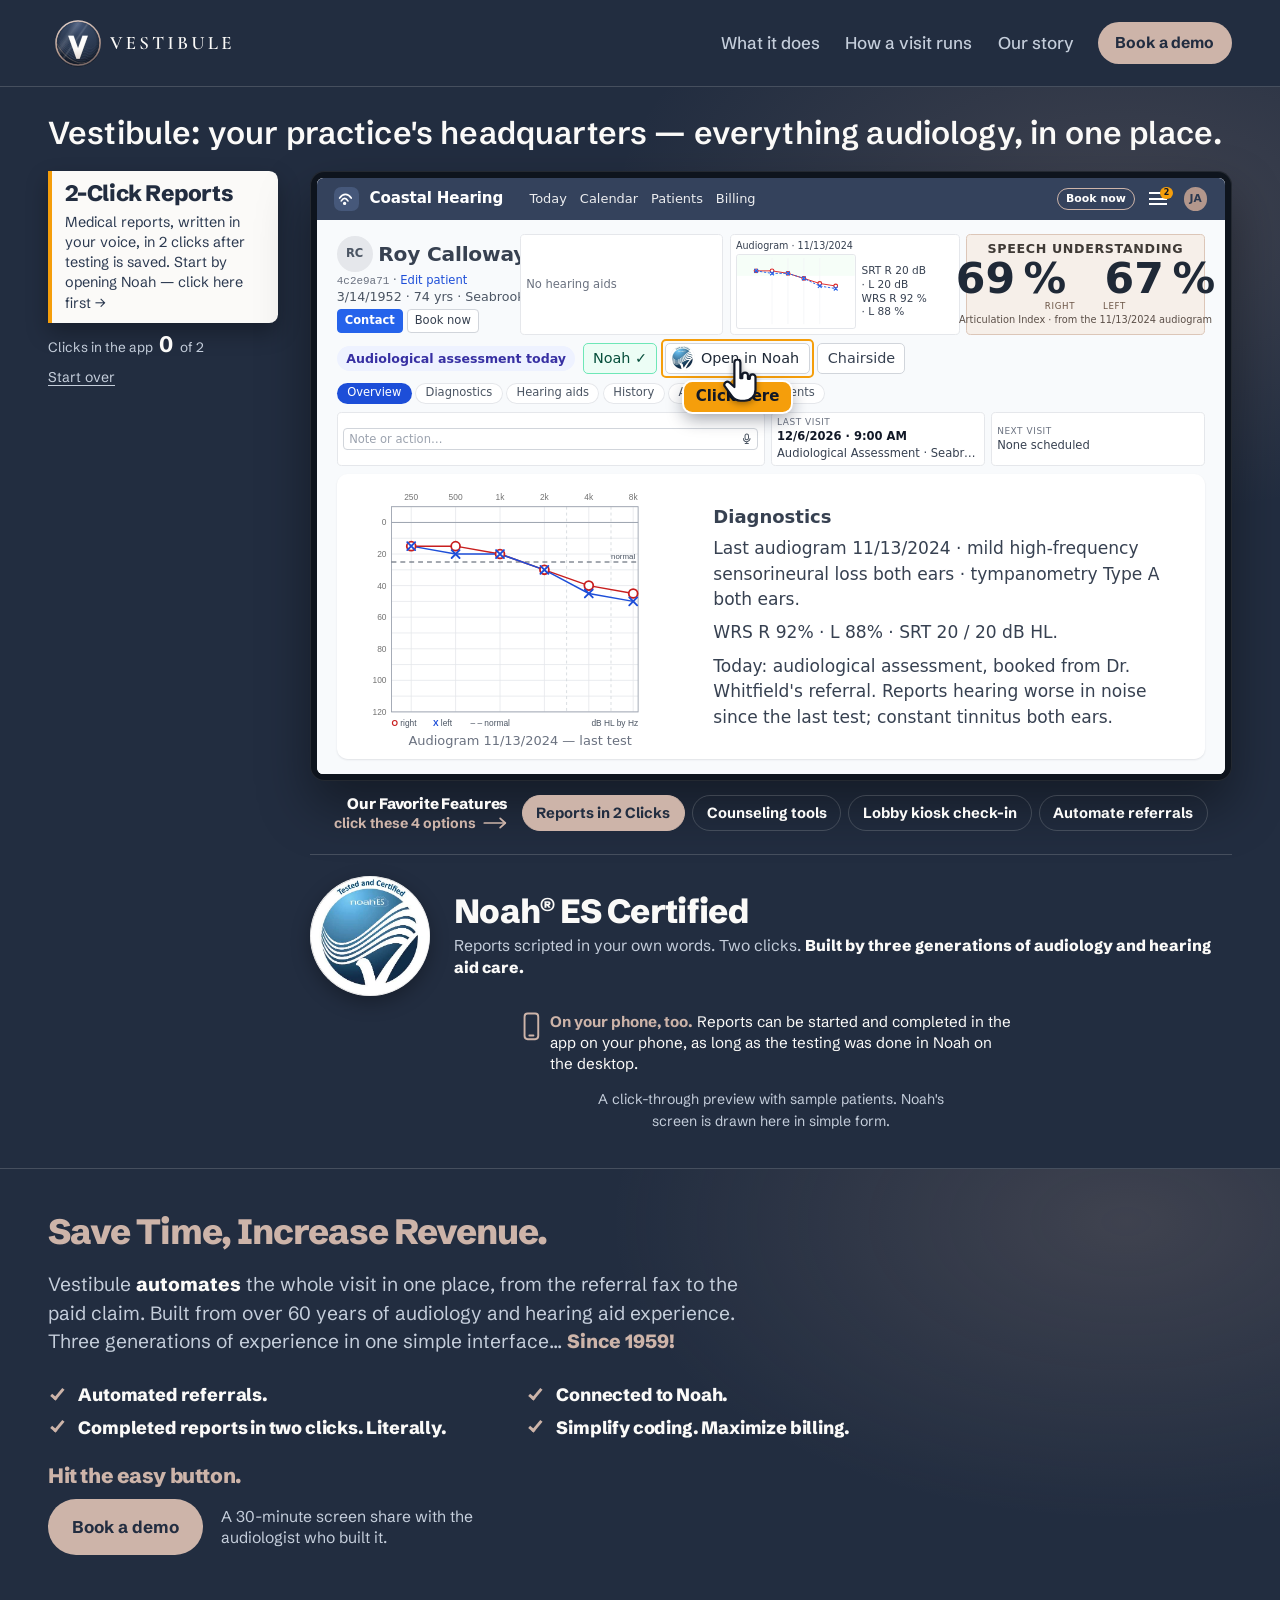
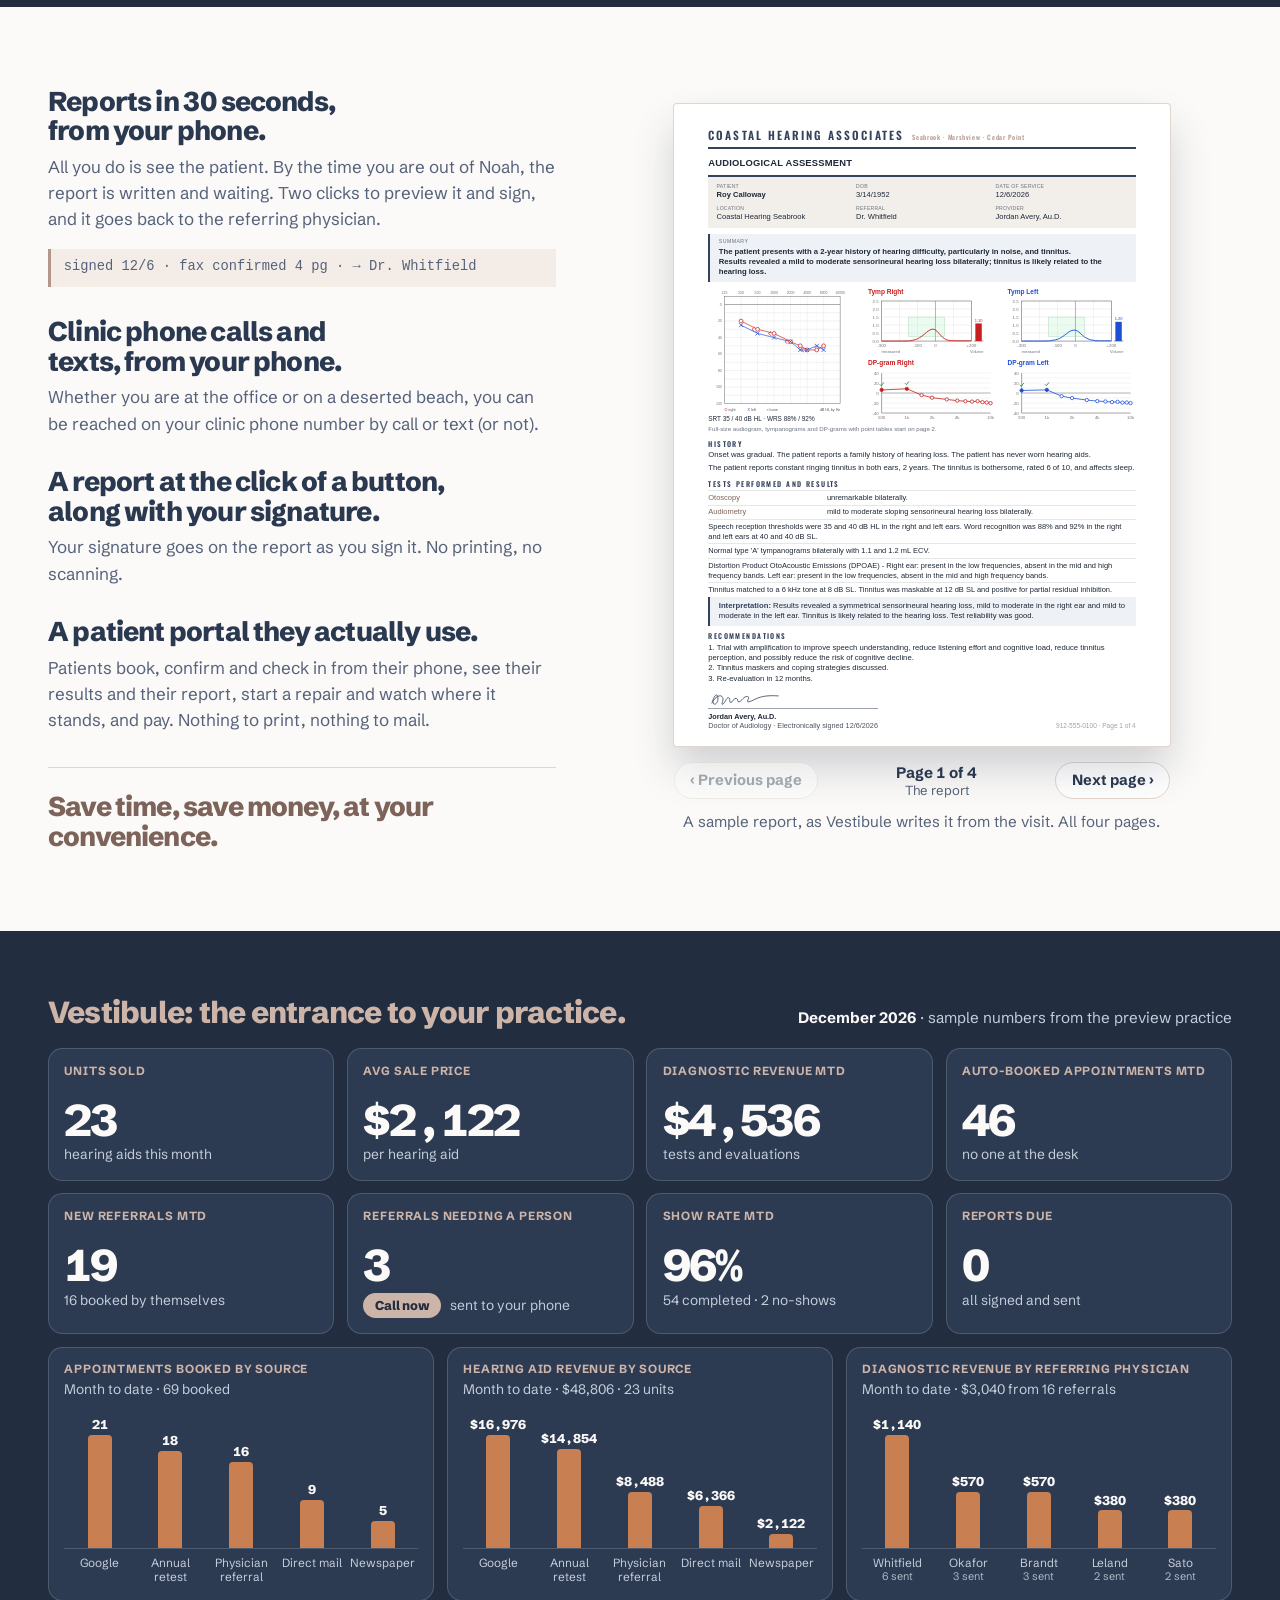
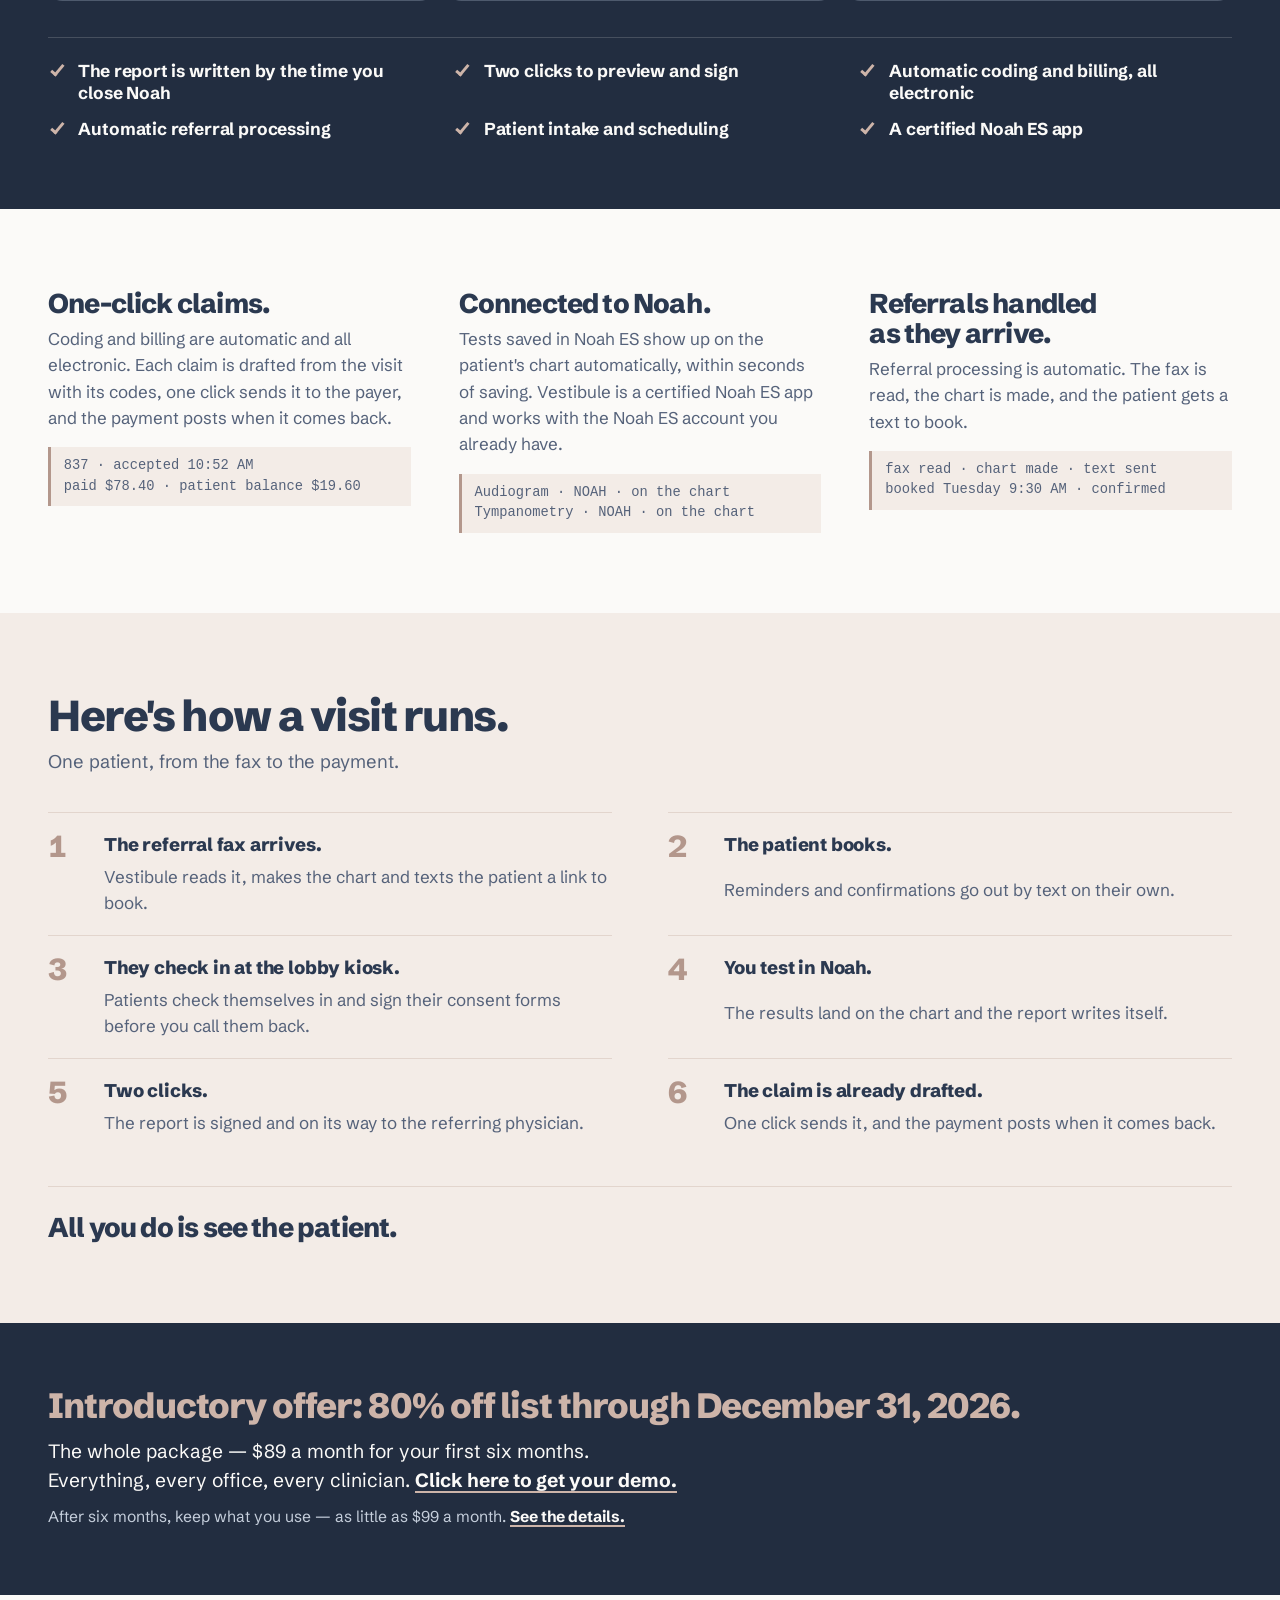
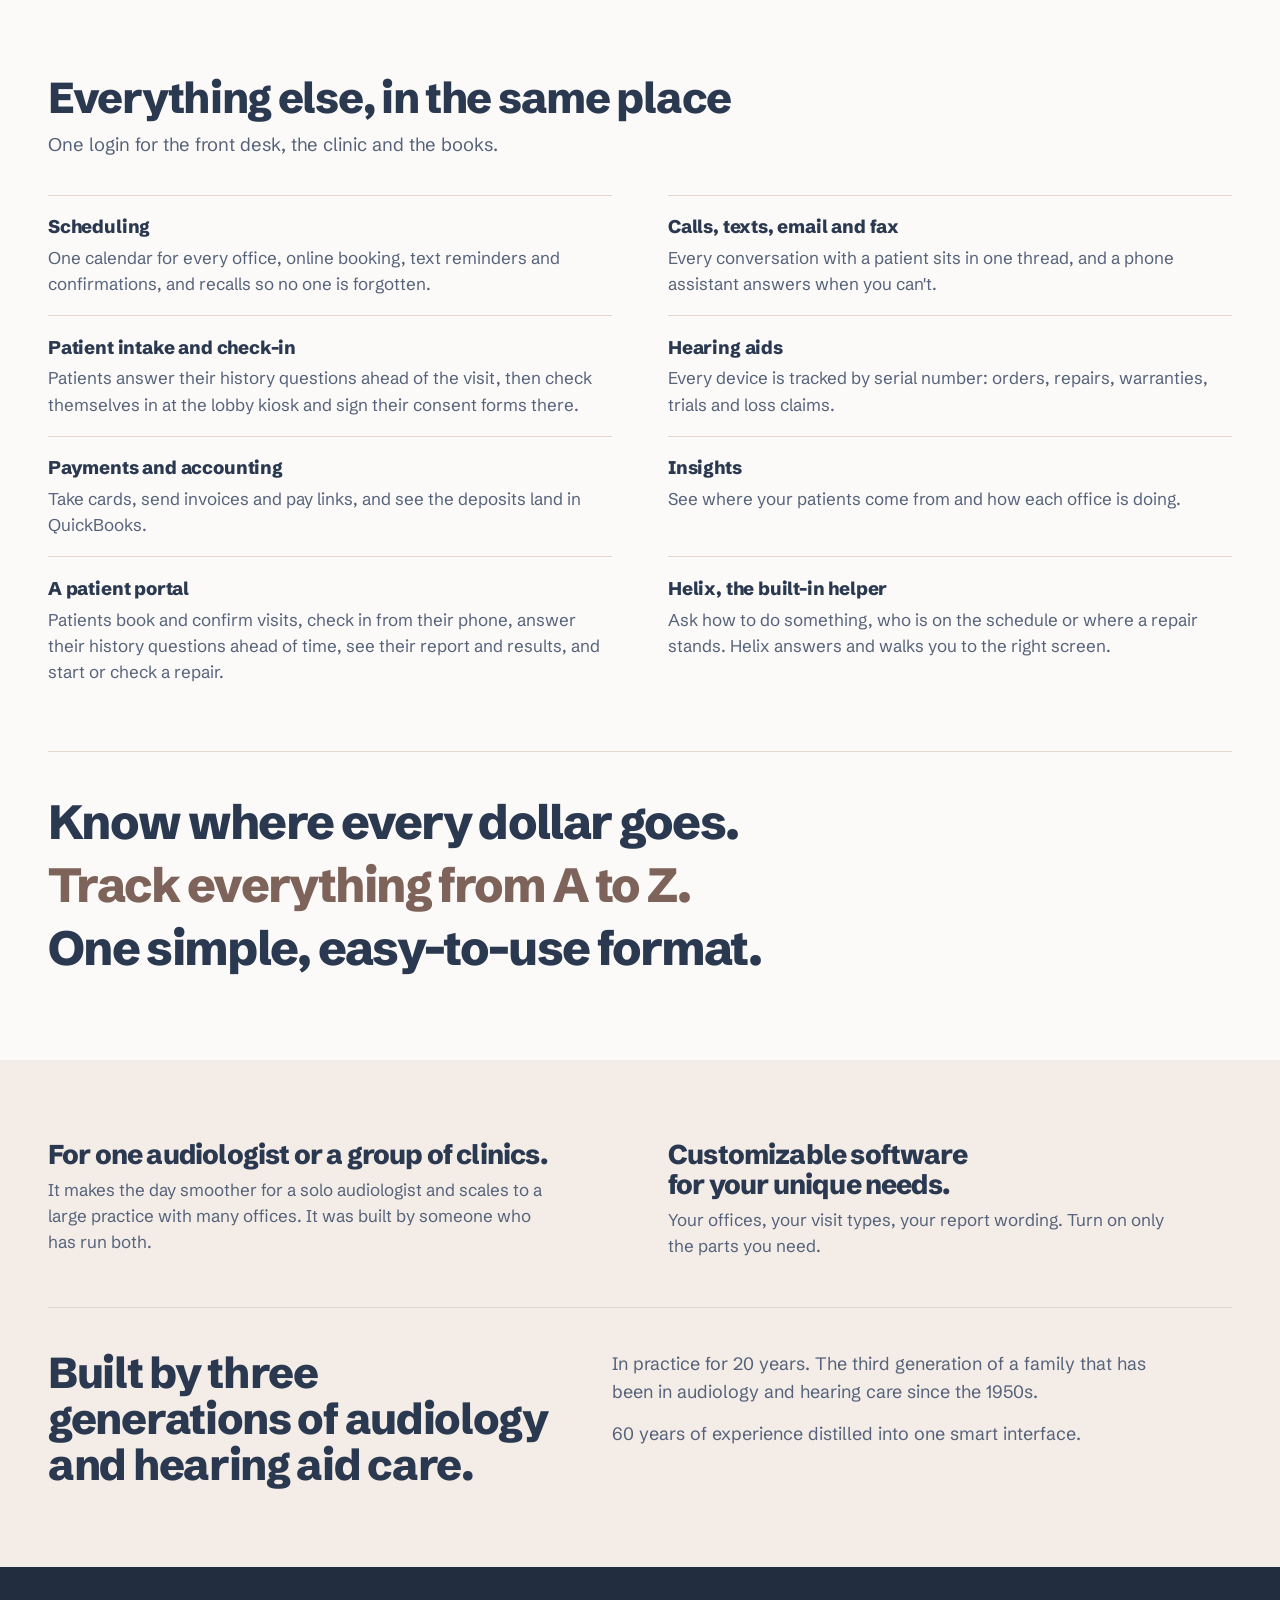
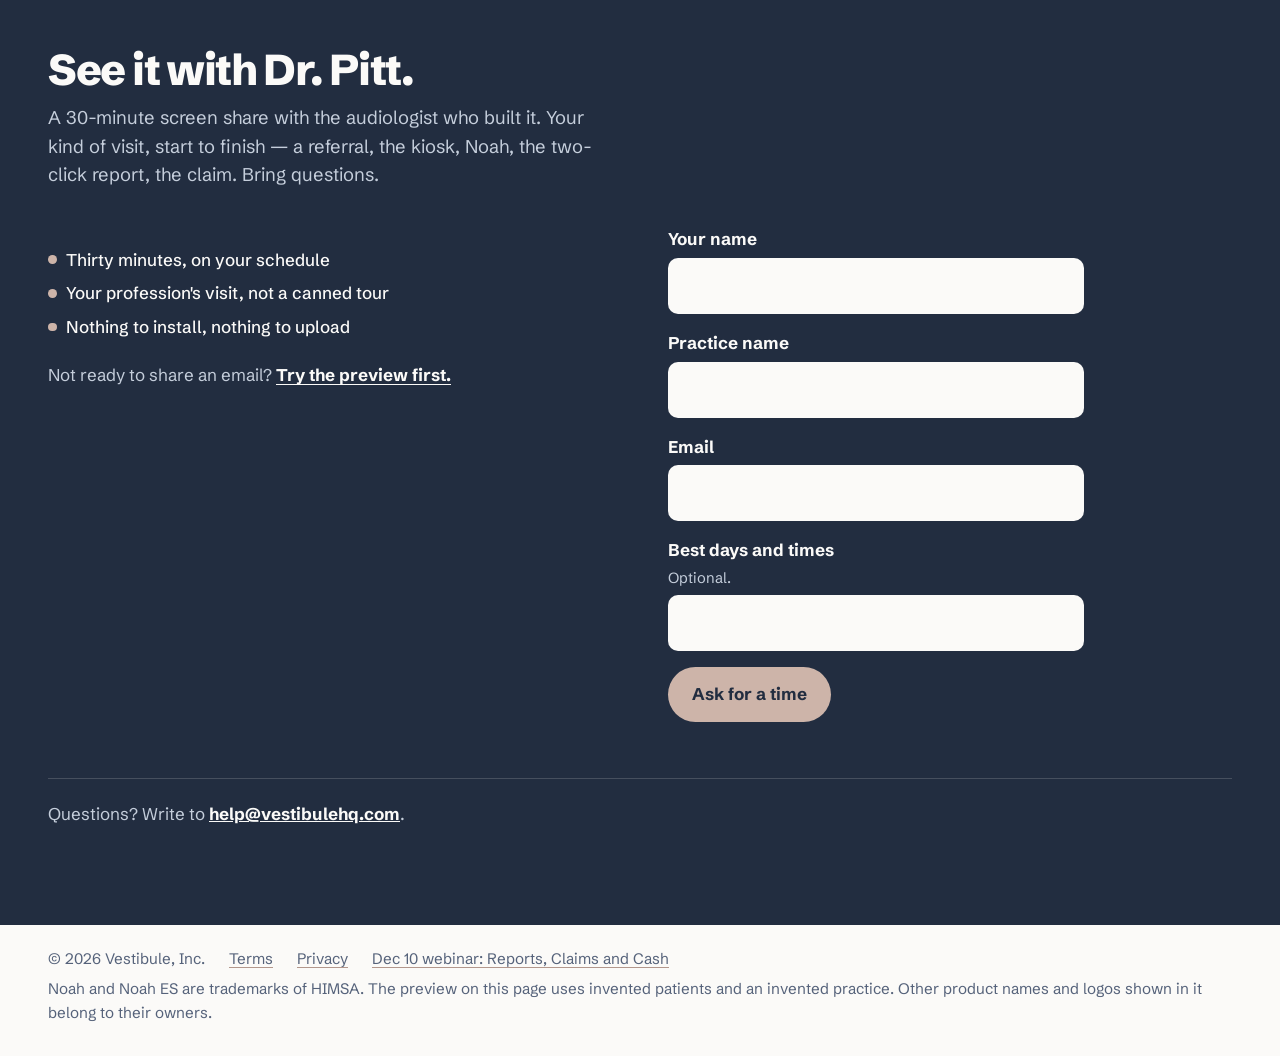
==== commit b2a5526c: "SITE-SYNC-2 — the fold's chart header follows the app's CHART-HEADER-3 SITE-SYNC-2 (2026-11-03). The" ====
--- a/audiologists.html
+++ b/audiologists.html
@@ -163,45 +163,48 @@
                   <span class="a-me">JA</span>
                 </div>
                     <div class="d-page">
-                      <div class="d-head">
-                        <span class="d-av" aria-hidden="true">RC</span>
-                        <div><b class="d-name">Roy Calloway</b><span class="d-sub">3/14/1952 · <span data-age="1952-03-14">74 yrs</span> · Seabrook</span></div>
-                        <span class="fc-chip" id="fc-chip">Audiological assessment today</span>
-                      </div>
-                      <!-- The six fixed slots under the name (the app's CHART-HEADER-2, screens/patients-id.webp): the audiogram and
-                           its date, the Speech understanding tile, the hearing aids, the compact note box with its mic, Last visit and
-                           Next visit. The thumbnail and the tile's numbers follow the scene: the last test's, then today's. On a narrow
-                           stage the slots pair up and the note box collapses to its phone line (the app's D-CH2-14). -->
+                      <!-- The chart header as the app's CHART-HEADER-3 draws it (screens/patients-id.webp, 8dc74366): the band of four
+                           slots — the identity (the avatar, the name, the chart id · Edit patient, DOB · age · office, Contact and Book
+                           now beneath), the hearing aids, the audiogram thumbnail with SRT · WRS beside it, the Speech understanding box —
+                           then the verb row, the tabs, and under the tabs the first scrolling row: the note box, Last visit, Next visit.
+                           The thumbnail, the SRT · WRS lines and the box's numbers follow the scene: the last test's, then today's. The
+                           note box is the app's phone line at every width (its desktop box would push the results card under a 768-px
+                           laptop's fold — SITE-SYNC-1's rule). Under 50rem of stage the app's phone form: the identity without its box,
+                           the number box full width, then the aids and the audiogram side by side. The chip at the head of the verb row
+                           is the scene's own state, as the app seats a state chip there. -->
                       <div class="fc-slots" id="fc-slots">
+                        <div class="fc-slot fc-id">
+                          <span class="fc-id-name"><span class="d-av" aria-hidden="true">RC</span><b class="d-name">Roy Calloway</b></span>
+                          <span class="fc-id-line"><code>4c2e9a71</code> · <span class="fc-link">Edit patient</span></span>
+                          <span class="fc-id-facts">3/14/1952 · <span data-age="1952-03-14">74 yrs</span> · Seabrook</span>
+                          <span class="fc-id-verbs"><span class="d-btn pri">Contact</span><span class="d-btn">Book now</span></span>
+                        </div>
+                        <div class="fc-slot fc-aids">No hearing aids</div>
                         <div class="fc-slot fc-th">
-                          <span id="fc-th-before"><svg class="fc-thumb" viewBox="36 20 258 216" aria-hidden="true"><rect x="40" y="24" width="250" height="208" fill="#fff" stroke="#E5E7EB" stroke-width="2"/><path d="M40 80H290" fill="none" stroke="#9CA3AF" stroke-width="2" stroke-dasharray="7 6"/><polyline points="60,64 105,64 150,72 195,88 240,104 285,112" fill="none" stroke="#C81E1E" stroke-width="5"/><polyline points="60,64 105,72 150,72 195,88 240,112 285,120" fill="none" stroke="#1D4ED8" stroke-width="5"/><g fill="#fff" stroke="#C81E1E" stroke-width="5"><circle cx="60" cy="64" r="8"/><circle cx="105" cy="64" r="8"/><circle cx="150" cy="72" r="8"/><circle cx="195" cy="88" r="8"/><circle cx="240" cy="104" r="8"/><circle cx="285" cy="112" r="8"/></g><g fill="none" stroke="#1D4ED8" stroke-width="5" stroke-linecap="round"><path d="M53 65l14 14M67 65l-14 14"/><path d="M98 73l14 14M112 73l-14 14"/><path d="M143 73l14 14M157 73l-14 14"/><path d="M188 89l14 14M202 89l-14 14"/><path d="M233 113l14 14M247 113l-14 14"/><path d="M278 121l14 14M292 121l-14 14"/></g></svg><small><span data-old>10/10/2024</span></small></span>
-                          <span id="fc-th-after" hidden><svg class="fc-thumb" viewBox="36 20 258 216" aria-hidden="true"><rect x="40" y="24" width="250" height="208" fill="#fff" stroke="#E5E7EB" stroke-width="2"/><path d="M40 80H290" fill="none" stroke="#9CA3AF" stroke-width="2" stroke-dasharray="7 6"/><polyline points="60,64 105,64 150,72 195,128 240,144 285,160" fill="none" stroke="#C81E1E" stroke-width="5"/><polyline points="60,64 105,72 150,72 195,128 240,152 285,168" fill="none" stroke="#1D4ED8" stroke-width="5"/><g fill="#fff" stroke="#C81E1E" stroke-width="5"><circle cx="60" cy="64" r="8"/><circle cx="105" cy="64" r="8"/><circle cx="150" cy="72" r="8"/><circle cx="195" cy="128" r="8"/><circle cx="240" cy="144" r="8"/><circle cx="285" cy="160" r="8"/></g><g fill="none" stroke="#1D4ED8" stroke-width="5" stroke-linecap="round"><path d="M53 65l14 14M67 65l-14 14"/><path d="M98 73l14 14M112 73l-14 14"/><path d="M143 73l14 14M157 73l-14 14"/><path d="M188 129l14 14M202 129l-14 14"/><path d="M233 153l14 14M247 153l-14 14"/><path d="M278 169l14 14M292 169l-14 14"/></g></svg><small><span data-d="0">11/2/2026</span></small></span>
+                          <span id="fc-th-before"><small>Audiogram · <span data-old>10/10/2024</span></small><span class="fc-th-row"><svg class="fc-thumb" viewBox="0 0 150 92" aria-hidden="true"><rect width="150" height="26.6" fill="#f0fdf4" opacity="0.6"/><path d="M44.6 4V88M64.9 4V88M85.1 4V88M105.4 4V88" stroke="#f3f4f6"/><polyline points="24.3,20.2 44.6,20.2 64.9,23.4 85.1,29.8 105.4,36.3 125.7,39.5" fill="none" stroke="#dc2626" stroke-width="1.2"/><g fill="#fff" stroke="#dc2626" stroke-width="1.4"><circle cx="24.3" cy="20.2" r="2.4"/><circle cx="44.6" cy="20.2" r="2.4"/><circle cx="64.9" cy="23.4" r="2.4"/><circle cx="85.1" cy="29.8" r="2.4"/><circle cx="105.4" cy="36.3" r="2.4"/><circle cx="125.7" cy="39.5" r="2.4"/></g><polyline points="24.3,20.2 44.6,23.4 64.9,23.4 85.1,29.8 105.4,39.5 125.7,42.8" fill="none" stroke="#2563eb" stroke-width="1.2" stroke-dasharray="3 2"/><path d="M21.9 17.8l4.8 4.8M21.9 22.6l4.8-4.8M42.2 21l4.8 4.8M42.2 25.8l4.8-4.8M62.5 21l4.8 4.8M62.5 25.8l4.8-4.8M82.7 27.4l4.8 4.8M82.7 32.2l4.8-4.8M103 37.1l4.8 4.8M103 41.9l4.8-4.8M123.3 40.4l4.8 4.8M123.3 45.2l4.8-4.8" fill="none" stroke="#2563eb" stroke-width="1.4"/></svg><span class="fc-sw"><span><span class="nw">SRT R 20 dB</span> <span class="nw">· L 20 dB</span></span><span><span class="nw">WRS R 92 %</span> <span class="nw">· L 88 %</span></span></span></span></span>
+                          <span id="fc-th-after" hidden><small>Audiogram · <span data-d="0">11/2/2026</span></small><span class="fc-th-row"><svg class="fc-thumb" viewBox="0 0 150 92" aria-hidden="true"><rect width="150" height="26.6" fill="#f0fdf4" opacity="0.6"/><path d="M44.6 4V88M64.9 4V88M85.1 4V88M105.4 4V88" stroke="#f3f4f6"/><polyline points="24.3,20.2 44.6,20.2 64.9,23.4 85.1,46 105.4,52.5 125.7,58.9" fill="none" stroke="#dc2626" stroke-width="1.2"/><g fill="#fff" stroke="#dc2626" stroke-width="1.4"><circle cx="24.3" cy="20.2" r="2.4"/><circle cx="44.6" cy="20.2" r="2.4"/><circle cx="64.9" cy="23.4" r="2.4"/><circle cx="85.1" cy="46" r="2.4"/><circle cx="105.4" cy="52.5" r="2.4"/><circle cx="125.7" cy="58.9" r="2.4"/></g><polyline points="24.3,20.2 44.6,23.4 64.9,23.4 85.1,46 105.4,55.7 125.7,62.2" fill="none" stroke="#2563eb" stroke-width="1.2" stroke-dasharray="3 2"/><path d="M21.9 17.8l4.8 4.8M21.9 22.6l4.8-4.8M42.2 21l4.8 4.8M42.2 25.8l4.8-4.8M62.5 21l4.8 4.8M62.5 25.8l4.8-4.8M82.7 43.6l4.8 4.8M82.7 48.4l4.8-4.8M103 53.3l4.8 4.8M103 58.1l4.8-4.8M123.3 59.8l4.8 4.8M123.3 64.6l4.8-4.8" fill="none" stroke="#2563eb" stroke-width="1.4"/></svg><span class="fc-sw"><span><span class="nw">SRT R 30 dB</span> <span class="nw">· L 30 dB</span></span><span><span class="nw">WRS R 76 %</span> <span class="nw">· L 72 %</span></span></span></span></span>
                         </div>
                         <div class="fc-slot fc-tile">
                           <small>Speech understanding</small>
-                          <p class="fc-si" id="fc-si-before"><b>69&#8239;%</b><b>67&#8239;%</b></p>
-                          <p class="fc-si" id="fc-si-after" hidden><b>45&#8239;%</b><b>45&#8239;%</b></p>
-                          <small class="fc-lr"><span>Right</span><span>Left</span></small>
+                          <div class="fc-si" id="fc-si-before"><span class="fc-si-n"><b>69&#8239;%</b><b>67&#8239;%</b></span><small class="fc-lr"><span>Right</span><span>Left</span></small><small class="fc-ai">Articulation Index · from the <span data-old>10/10/2024</span> audiogram</small></div>
+                          <div class="fc-si" id="fc-si-after" hidden><span class="fc-si-n"><b>45&#8239;%</b><b>45&#8239;%</b></span><small class="fc-lr"><span>Right</span><span>Left</span></small><small class="fc-ai">Articulation Index · from the <span data-d="0">11/2/2026</span> audiogram</small></div>
                         </div>
-                        <div class="fc-slot fc-aids">No hearing aids</div>
-                        <div class="fc-slot fc-nb" aria-hidden="true">
-                          <span class="fc-nb-r"><i class="on"></i>Internal note<i></i>Action</span>
-                          <span class="fc-nb-in">Note or action…<svg class="fc-mic" viewBox="0 0 16 16" fill="none" stroke="currentColor" stroke-width="1.4" stroke-linecap="round" stroke-linejoin="round" aria-hidden="true"><rect x="5.6" y="1.5" width="4.8" height="8" rx="2.4"/><path d="M3.5 7.5a4.5 4.5 0 0 0 9 0M8 12v2.5M5.8 14.5h4.4"/></svg></span>
-                          <span class="fc-nb-b"><span class="fc-nb-sel">No category</span><span class="fc-nb-save">Save</span></span>
-                        </div>
-                        <div class="fc-slot fc-visit"><small>Last visit</small><b><span data-d="0">11/2/2026</span> · 9:00 AM</b><span>Audiological Assessment · Seabrook</span></div>
-                        <div class="fc-slot fc-visit"><small>Next visit</small><span>None scheduled</span></div>
                       </div>
                       <div class="d-row fc-row">
-                        <span class="d-btn pri">Contact</span>
-                        <span class="d-btn">Book now</span>
+                        <span class="fc-chip" id="fc-chip">Audiological assessment today</span>
                         <span class="d-ok">Noah ✓</span>
                         <button type="button" class="d-btn d-noah" data-go="report-noah"><img data-seal alt="" width="28" height="28">Open in Noah</button>
                         <!-- Report due, as the app draws it: an amber band in the verb row, Preview now (click 1) and Edit -->
                         <span class="fc-due" id="fc-due" hidden><svg viewBox="0 0 16 16" fill="none" stroke="currentColor" stroke-width="1.3" stroke-linejoin="round" aria-hidden="true"><path d="M3.5 1.5h6l3 3v10h-9z"/><path d="M9.5 1.5v3h3M5.5 8h5M5.5 11h5"/></svg><b>Report due:</b><button type="button" class="fc-due-btn pri" id="fc-preview" data-go="report-preview">Preview now</button><button type="button" class="fc-due-btn" id="fc-edit">Edit</button></span>
-                      <!-- Chairside at the end of the verb row (the app's CHAIRSIDE-DOOR-1: a chart with a visit today) -->
-                      <span class="d-btn fc-chair">Chairside</span>
-                    </div>
+                        <!-- Chairside at the end of the verb row (the app's CHAIRSIDE-DOOR-1: a chart with a visit today) -->
+                        <span class="d-btn fc-chair">Chairside</span>
+                      </div>
+                      <div class="fc-tabs" aria-hidden="true"><span class="on">Overview</span><span>Diagnostics</span><span>Hearing aids</span><span>History</span><span>Account</span><span>Documents</span></div>
+                      <div class="fc-first" aria-hidden="true">
+                        <div class="fc-slot fc-nb"><span class="fc-nb-in">Note or action…<svg class="fc-mic" viewBox="0 0 16 16" fill="none" stroke="currentColor" stroke-width="1.4" stroke-linecap="round" stroke-linejoin="round" aria-hidden="true"><rect x="5.6" y="1.5" width="4.8" height="8" rx="2.4"/><path d="M3.5 7.5a4.5 4.5 0 0 0 9 0M8 12v2.5M5.8 14.5h4.4"/></svg></span></div>
+                        <div class="fc-slot fc-visit"><small>Last visit</small><b><span data-d="0">11/2/2026</span> · 9:00 AM</b><span>Audiological Assessment · Seabrook</span></div>
+                        <div class="fc-slot fc-visit"><small>Next visit</small><span>None scheduled</span></div>
+                      </div>
                     <div class="d-card fc-card">
                         <div class="fc-res" id="fc-res">
                           <div class="fc-fig">
--- a/site.css
+++ b/site.css
@@ -230,8 +230,8 @@
   :is(.fold, .as-fold) .stage.desk .scr { position: relative; inset: auto; }
   :is(.fold, .as-fold) .stage.desk .scr.prv { aspect-ratio: 16 / 10; }   /* the counseling screen keeps the app's shape on a wide stage (COUNSEL-SITE-1) */
   /* The chart, drawn large: the plot beside the Diagnostics panel */
-  :is(.fold, .as-fold) [data-screen="d-chart"] .d-page { flex: none; padding: 0.8em 1.1em 0.9em; gap: 0.7em; }
-  .fc-chip { margin-left: auto; align-self: flex-start; padding: 0.3em 0.75em; border-radius: 99em; background: #EEF2FF; color: #3730A3; font-size: 0.7em; font-weight: 600; white-space: nowrap; }
+  :is(.fold, .as-fold) [data-screen="d-chart"] .d-page { flex: none; padding: 0.8em 1.1em 0.8em; gap: 0.45em; }   /* SITE-SYNC-2: the app's own 8-px spacing between the band, the row, the tabs and the first row */
+  .fc-chip { padding: 0.3em 0.75em; border-radius: 99em; background: #EEF2FF; color: #3730A3; font-size: 0.7em; font-weight: 600; white-space: nowrap; }
   .fc-chip.sent { background: #DCFCE7; color: #14532D; }
   .fc-row { gap: 0.5em; }
   .fc-due { display: inline-flex; flex-wrap: wrap; align-items: center; gap: 0.45em; padding: 0.28em 0.45em 0.28em 0.65em; border: 1px solid #FCD34D; border-radius: 0.45em; background: #FEF3C7; color: #78350F; font-size: 0.8em; font-weight: 600; line-height: 1.3; }
@@ -245,44 +245,62 @@
   .fc-res.in { animation: d-land 1.3s ease-out; }
   .fc-fig { min-width: 0; }
   .fc-plot { display: block; width: 100%; max-width: 21rem; height: auto; margin: 0 auto; }
+  .fc-fig .fc-plot { max-width: 18.5rem; }   /* SITE-SYNC-2: the fold's plot 2.5rem narrower — the height went to the header's band, tabs and first row (the preview's paper keeps its own) */
   .fc-cap { margin: 0.2em 0 0; font-size: 0.72em; color: #6B7280; text-align: center; }
   .fc-txt { min-width: 0; }
   .fc-txt p { margin: 0 0 0.45em; font-size: 0.95em; line-height: 1.5; color: #374151; }
   .fc-txt p:last-child { margin-bottom: 0; }
   .fc-txt .res-h { font-size: 1em; }
     .fc-txt .d-due { vertical-align: 0.05em; }
-  /* SITE-RIDERS-3: the chart header's six fixed slots (the app's CHART-HEADER-2) in one band under the facts line — the
-     audiogram and its date, the Speech understanding tile, the hearing aids, the compact note box with its mic, Last visit,
-     Next visit. The band replaced SITE-SYNC-1's collapsed note line and the two chips under the small audiogram. */
-  .fc-slots { display: grid; grid-template-columns: 1fr 1fr 1fr 2.1fr 1fr 1fr; gap: 0.35em; }
+  /* SITE-SYNC-2: the chart header's band of four (the app's CHART-HEADER-3) — the identity (the avatar, the name, the chart id ·
+     Edit patient, DOB · age · office, Contact and Book now beneath), the hearing aids, the audiogram thumbnail with SRT · WRS beside
+     it, the Speech understanding box — about 20 · 23 · 26 · 27 of the width; then the verb row, the tabs, and the first scrolling
+     row under them (the note box, Last visit, Next visit). The band replaced SITE-RIDERS-3's six slots and the name line over them. */
+  .fc-slots { display: grid; grid-template-columns: 20fr 23fr 26fr 27fr; gap: 0.35em; align-items: stretch; }
   .fc-slot { min-width: 0; display: flex; flex-direction: column; justify-content: center; gap: 0.15em; padding: 0.35em 0.45em; border: 1px solid #E5E7EB; border-radius: 0.4em; background: #fff; color: #374151; font-size: 0.64em; line-height: 1.3; }
-  .fc-th { align-items: center; text-align: center; color: #6B7280; }
-  .fc-th > span { display: grid; justify-items: center; gap: 0.1em; }
-  .fc-thumb { width: 6.2em; height: auto; display: block; }
-  .fc-tile { align-items: center; text-align: center; background: #F6EFE9; border-color: #DCC6B8; color: #3F3A36; }
-  .fc-tile > small, .fc-visit > small { font-size: 0.78em; letter-spacing: 0.06em; text-transform: uppercase; line-height: 1.15; }
-  .fc-tile > small { color: #6B5546; }
-  .fc-si { margin: 0; display: flex; justify-content: center; gap: 0.9em; font-size: 1.75em; font-weight: 700; line-height: 1.1; color: #1F2937; font-variant-numeric: tabular-nums; white-space: nowrap; }
-  .fc-lr { display: flex; justify-content: center; gap: 2.4em; font-size: 0.7em; letter-spacing: 0.08em; text-transform: uppercase; color: #6B5546; }
-  .fc-aids { align-items: center; text-align: center; color: #6B7280; }
-  .fc-nb { gap: 0.3em; }
-  .fc-nb-r { display: flex; align-items: center; gap: 0.3em; white-space: nowrap; overflow: hidden; }
-  .fc-nb-r i { flex: none; width: 0.85em; height: 0.85em; margin-left: 0.5em; border: 1px solid #6B7280; border-radius: 50%; }
-  .fc-nb-r i:first-child { margin-left: 0; }
-  .fc-nb-r i.on { border-color: #2563EB; background: #2563EB; box-shadow: inset 0 0 0 0.18em #fff; }
+  .fc-slot > small, .fc-visit > small { font-size: 0.78em; letter-spacing: 0.06em; text-transform: uppercase; line-height: 1.15; color: #6B7280; }
+  .fc-id { gap: 0.1em; padding: 0.15em 0.2em 0.15em 0; border: 0; background: none; }   /* the identity has no box in the app */
+  .fc-id-name { display: flex; align-items: center; gap: 0.5em; min-width: 0; }
+  .fc-id .d-av { width: 3.1em; height: 3.1em; font-size: 1em; }
+  .fc-id .d-name { font-size: 1.75em; line-height: 1.1; font-weight: 600; white-space: nowrap; }
+  .fc-id-line { color: #4B5563; white-space: nowrap; }
+  .fc-id-line code { font-family: ui-monospace, SFMono-Regular, Menlo, Consolas, monospace; font-size: 0.95em; color: #6B7280; }
+  .fc-link { color: #1D4ED8; font-weight: 500; }
+  .fc-id-facts { font-size: 1.1em; color: #4B5563; white-space: nowrap; }
+  .fc-id-verbs { display: flex; flex-wrap: wrap; gap: 0.35em; margin-top: 0.2em; }
+  .fc-id-verbs .d-btn { font-size: 1em; padding: 0.3em 0.6em; }
+  .fc-aids { color: #6B7280; }
+  .fc-th { color: #374151; }
+  .fc-th > span { display: grid; gap: 0.15em; }
+  .fc-th-row { display: flex; flex-wrap: wrap; align-items: center; gap: 0.2em 0.5em; }
+  .fc-thumb { flex: none; width: 10.4em; max-width: 100%; height: auto; display: block; border: 1px solid #E5E7EB; border-radius: 0.25em; background: #fff; }
+  .fc-sw { flex: 1; min-width: 4.5em; display: grid; gap: 0.1em; font-size: 0.92em; line-height: 1.25; }
+  .fc-sw > span { display: block; }
+  .fc-sw .nw { white-space: nowrap; }   /* each line breaks at its "·", as the app's does beside the thumbnail */
+  .fc-tile { align-items: center; text-align: center; gap: 0.1em; background: #F6EFE9; border-color: #DCC6B8; color: #3F3A36; }
+  .fc-tile > small { font-size: 1.1em; font-weight: 700; letter-spacing: 0.05em; color: #3F3A36; }
+  .fc-si { display: grid; justify-items: center; gap: 0.05em; }
+  .fc-si-n { display: flex; justify-content: center; gap: 0.9em; font-size: 3.7em; font-weight: 700; line-height: 1; color: #1F2937; font-variant-numeric: tabular-nums; white-space: nowrap; }
+  .fc-lr { display: flex; justify-content: center; gap: 3.2em; font-size: 0.75em; letter-spacing: 0.08em; text-transform: uppercase; color: #6B5546; }
+  .fc-ai { margin-top: 0.2em; font-size: 0.85em; color: #5B4F48; }
+  .fc-tabs { display: flex; flex-wrap: wrap; gap: 0.3em; font-size: 0.64em; }
+  .fc-tabs > span { padding: 0.25em 0.9em; border-radius: 99em; background: #fff; color: #4B5563; box-shadow: inset 0 0 0 1px #E5E7EB; white-space: nowrap; }
+  .fc-tabs > .on { background: #1D4ED8; color: #fff; font-weight: 500; box-shadow: none; }
+  /* the first scrolling row: the note box in the app's phone line (its desktop box — the radios, the input, the category and
+     Save, about 75 px — would push the results card under a 768-px laptop's fold, SITE-SYNC-1's rule), Last visit, Next visit */
+  .fc-first { display: grid; grid-template-columns: 2fr 1fr 1fr; gap: 0.35em; }
   .fc-nb-in { display: flex; align-items: center; justify-content: space-between; gap: 0.3em; padding: 0.25em 0.45em; border: 1px solid #D1D5DB; border-radius: 0.35em; color: #9CA3AF; white-space: nowrap; overflow: hidden; }
   .fc-mic { flex: none; width: 1em; height: 1em; color: #4B5563; }
-  .fc-nb-b { display: flex; align-items: center; gap: 0.35em; }
-  .fc-nb-sel { position: relative; padding: 0.15em 1.3em 0.15em 0.4em; border: 1px solid #D1D5DB; border-radius: 0.3em; white-space: nowrap; }
-  .fc-nb-sel::after { content: ""; position: absolute; right: 0.5em; top: 50%; width: 0.35em; height: 0.35em; border-right: 1.5px solid #4B5563; border-bottom: 1.5px solid #4B5563; transform: translateY(-70%) rotate(45deg); }
-  .fc-nb-save { padding: 0.15em 0.55em; border-radius: 0.3em; background: #2563EB; color: #fff; font-weight: 600; }
-  .fc-visit > small { color: #6B7280; }
   .fc-visit b { font-weight: 600; color: #111827; white-space: nowrap; }
   .fc-visit > span { white-space: nowrap; overflow: hidden; text-overflow: ellipsis; }
-  /* the phone form (the app's D-CH2-14): the slots pair up, the aids slot only with a device on file, the note box one line */
+  /* the phone form (the app's D-CH3-9): the identity, then the number box full width, then the aids and the audiogram side by
+     side; the visit tiles pair up under the note line */
   @container stage (max-width: 50rem) {
     .fc-slots { grid-template-columns: 1fr 1fr; }
-    .fc-aids, .fc-nb-r, .fc-nb-b { display: none; }
+    .fc-id { grid-column: 1 / -1; order: -2; }
+    .fc-id .d-name { white-space: normal; }
+    .fc-tile { grid-column: 1 / -1; order: -1; }
+    .fc-first { grid-template-columns: 1fr 1fr; }
     .fc-nb { grid-column: 1 / -1; }
   }
   /* Noah's window in the fold: the two sessions and the module drawn large */
@@ -438,7 +456,7 @@
     :is(.fold, .as-fold) .n-list { display: none; }
     :is(.fold, .as-fold) .n-panels { flex-direction: column; }
     :is(.fold, .as-fold) .n-plot { width: min(100%, 20em); }
-    :is(.fold, .as-fold) .fc-chip { white-space: normal; max-width: 9em; text-align: right; font-size: 0.64em; }
+    :is(.fold, .as-fold) .fc-chip { white-space: normal; font-size: 0.64em; }
   }
   @media (min-width: 40rem) {
     .fold-line { white-space: nowrap; text-wrap: nowrap; font-size: calc((100vw - 2.5rem) / 46.5); }
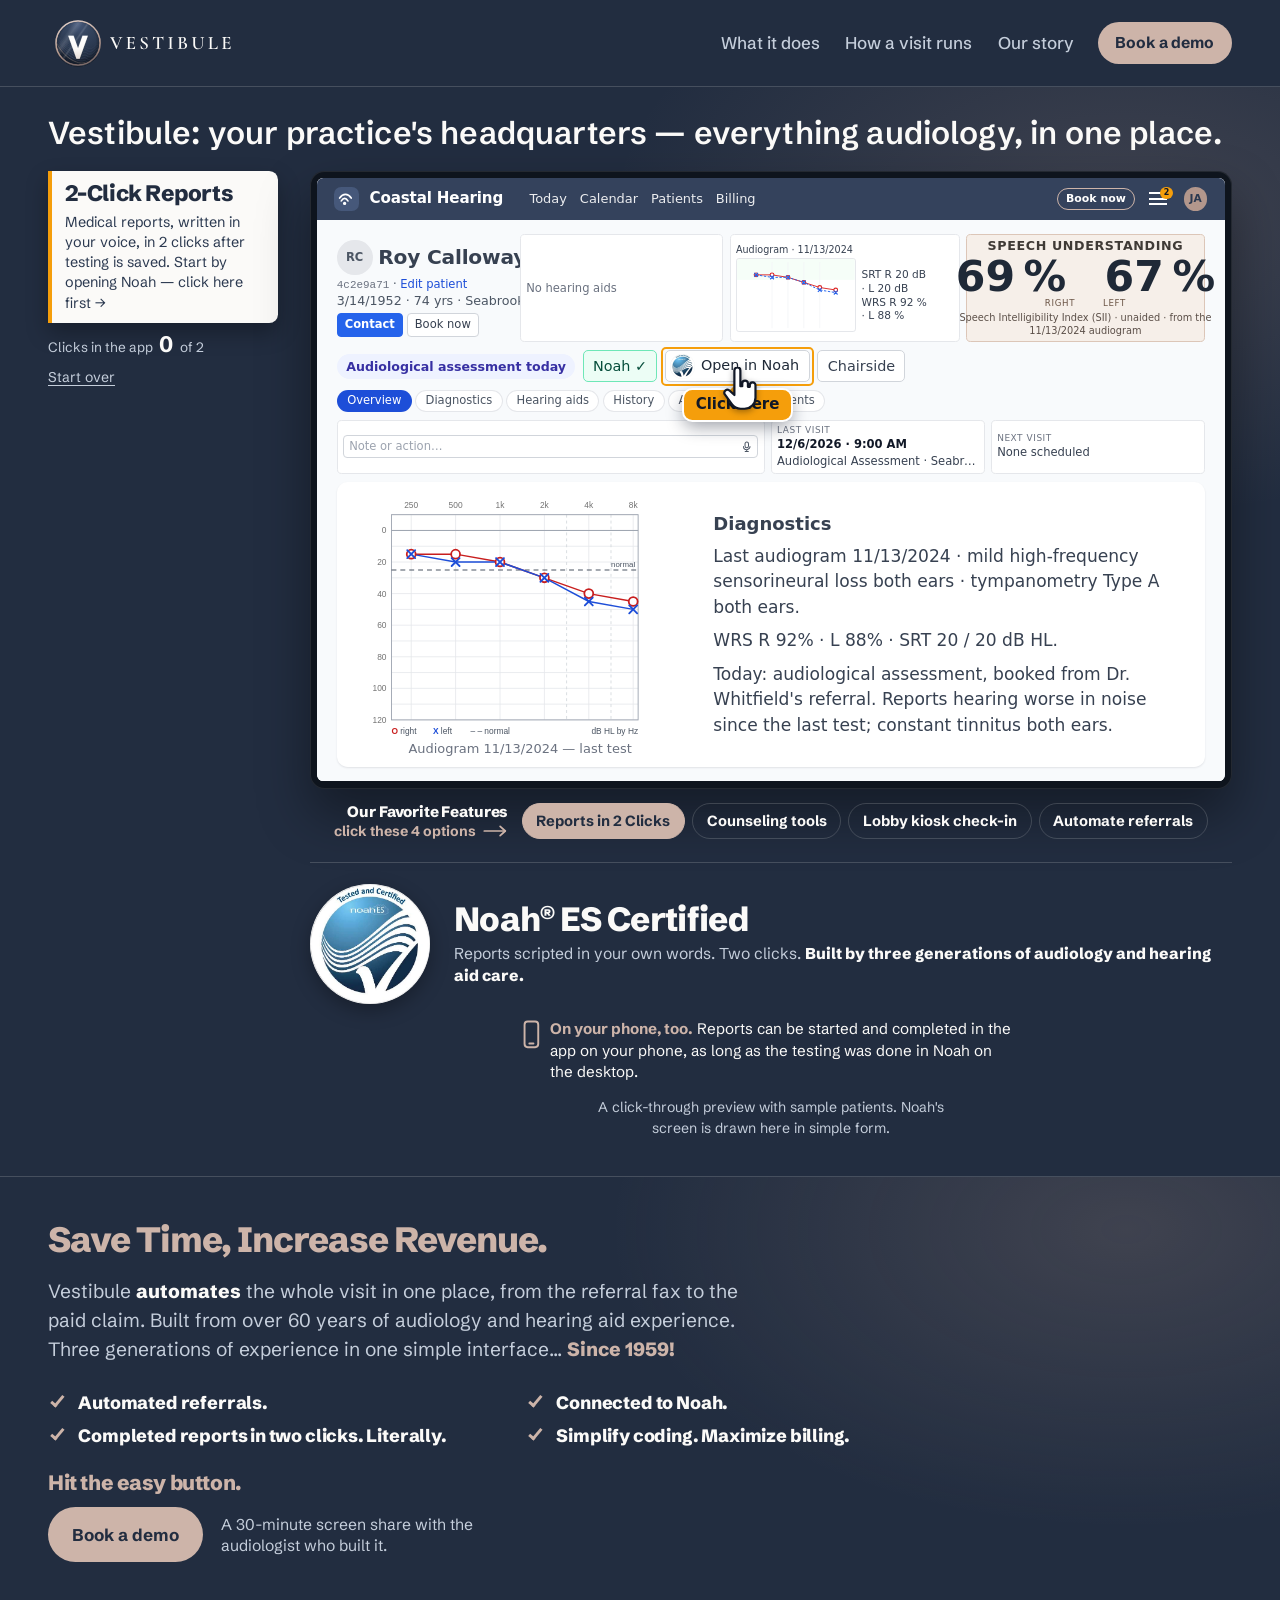
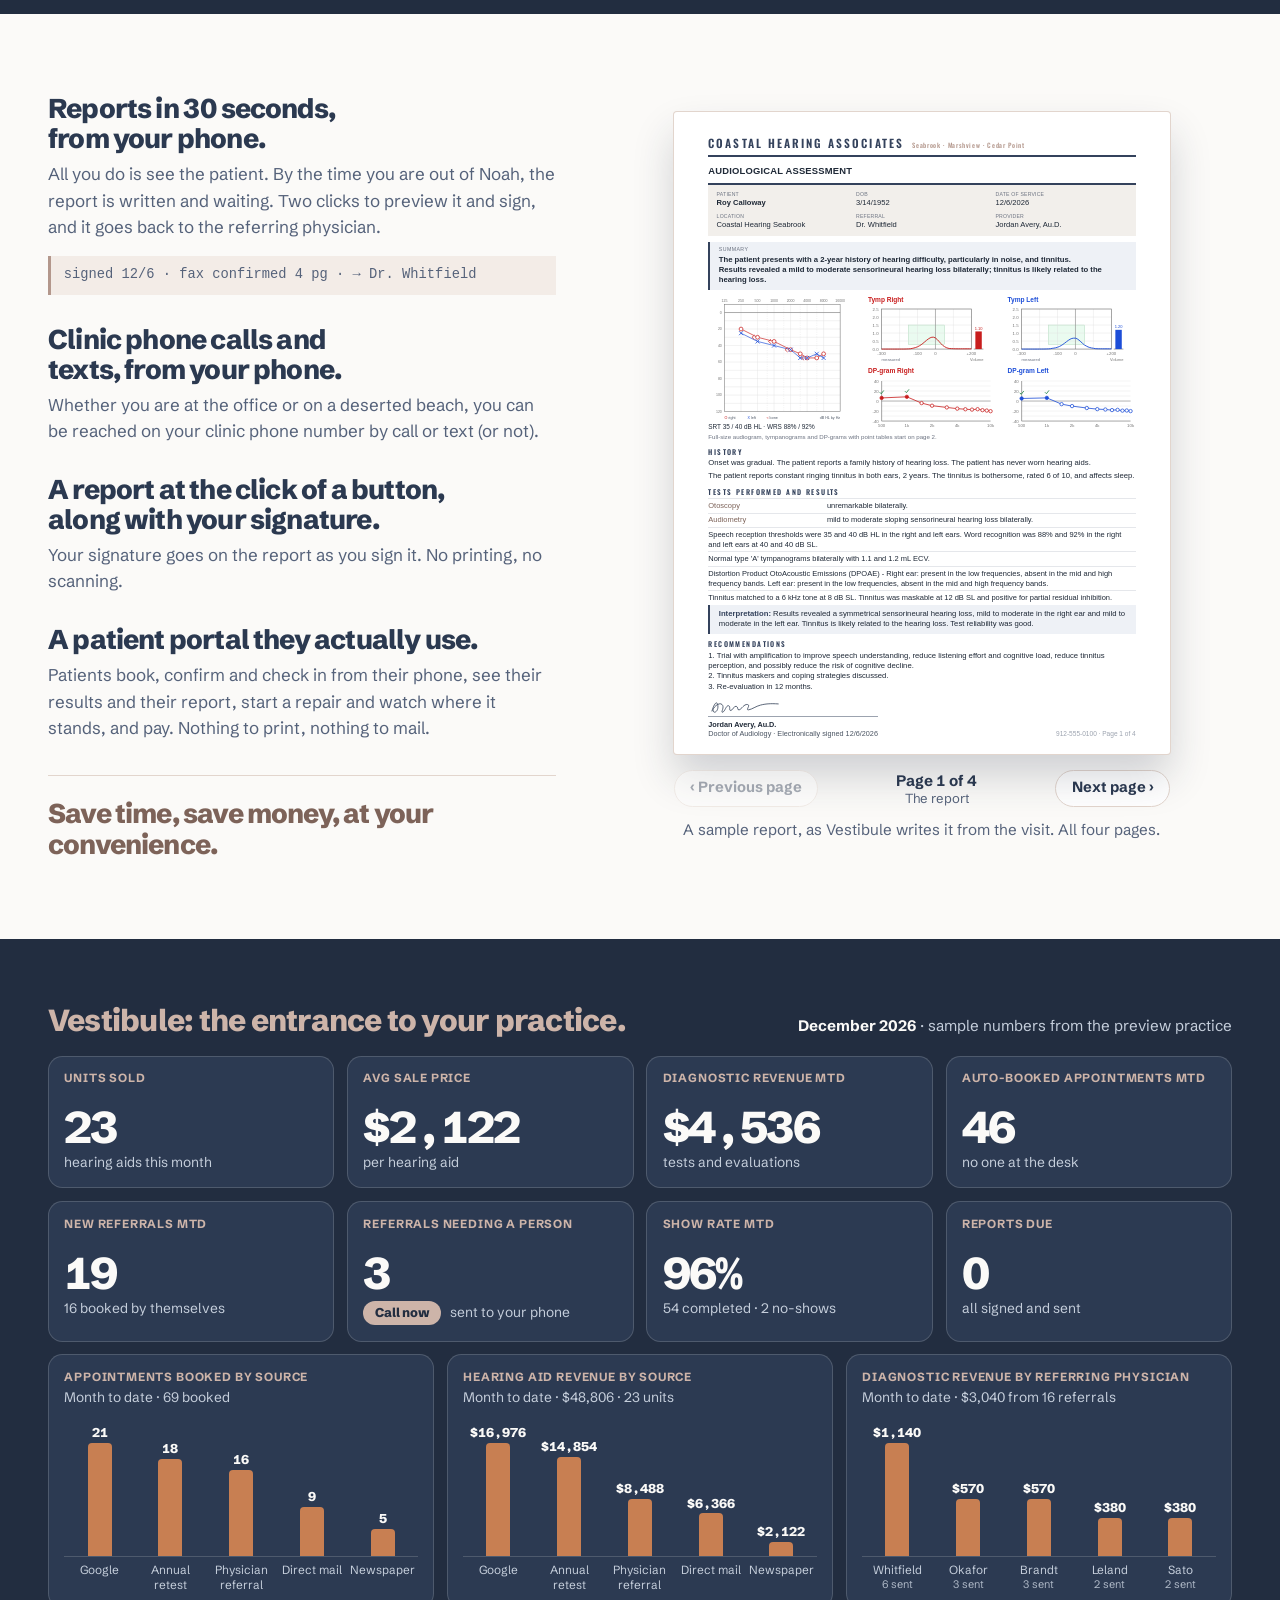
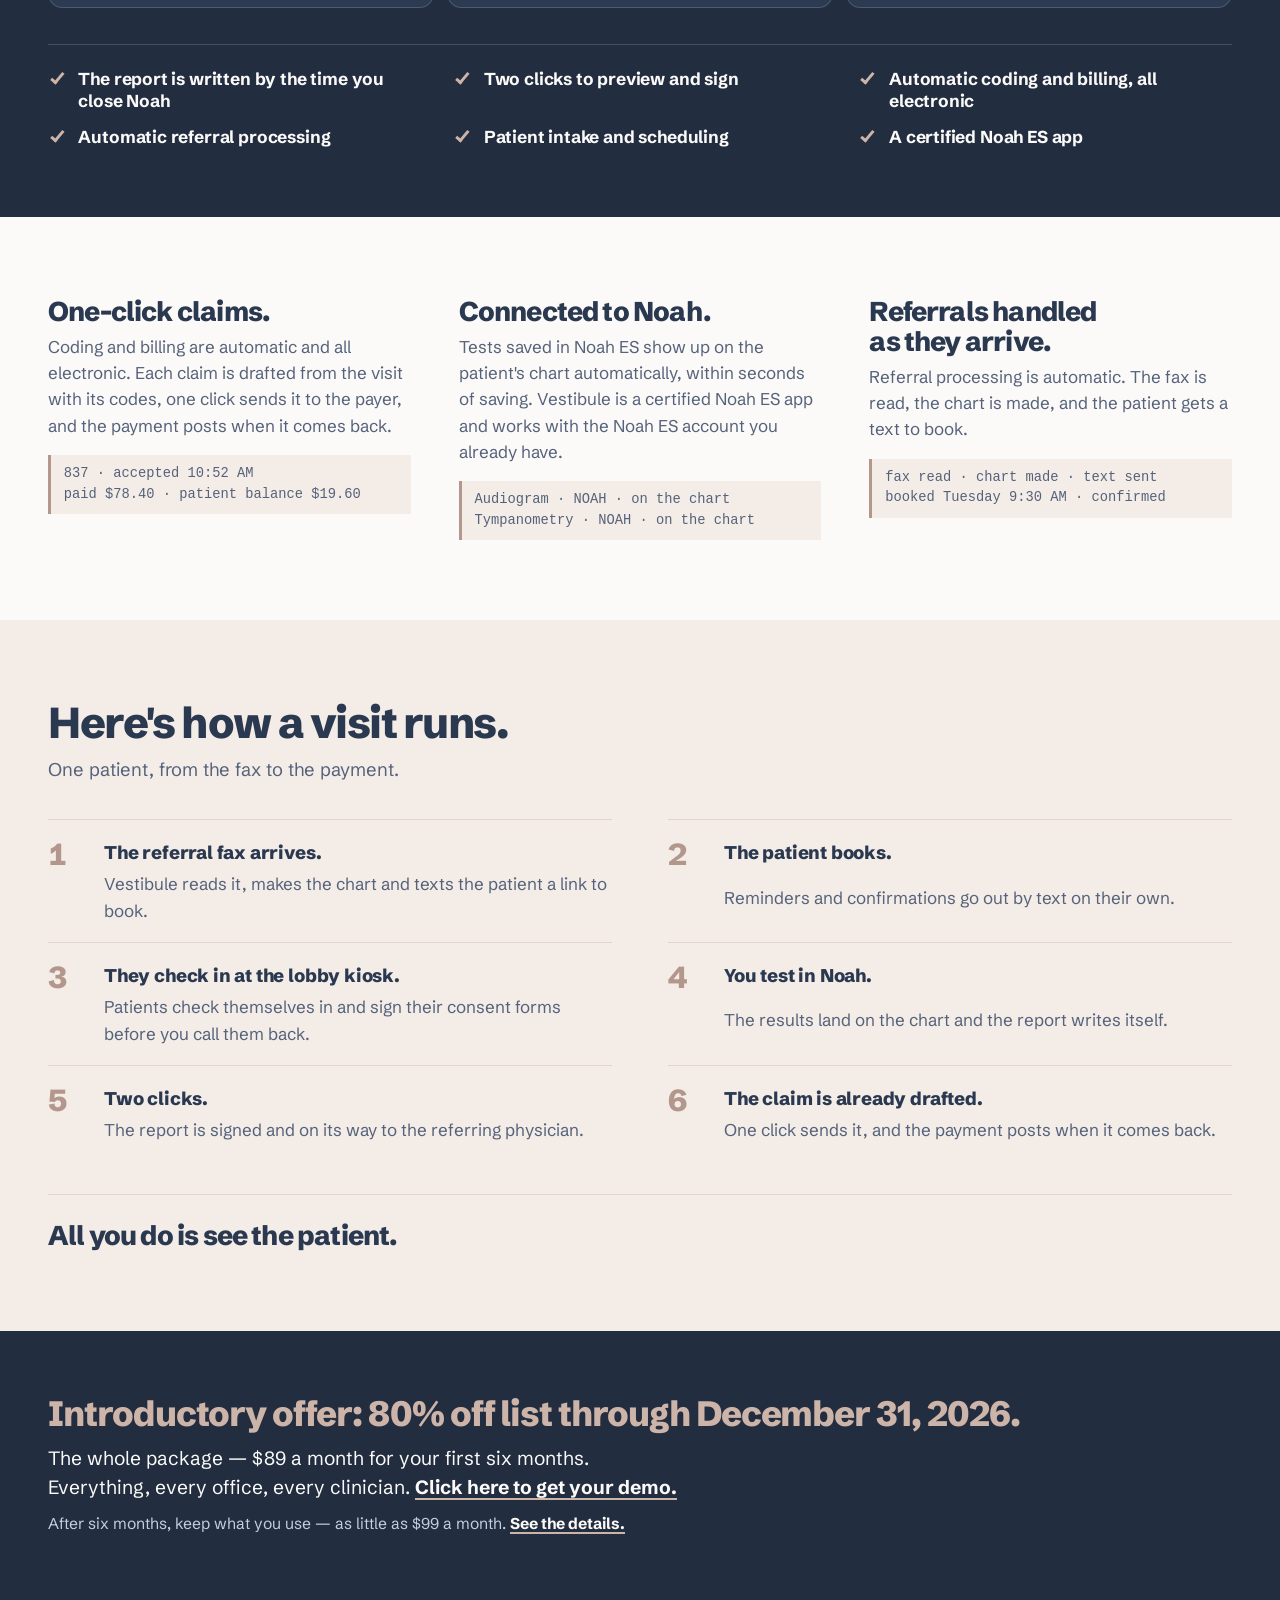
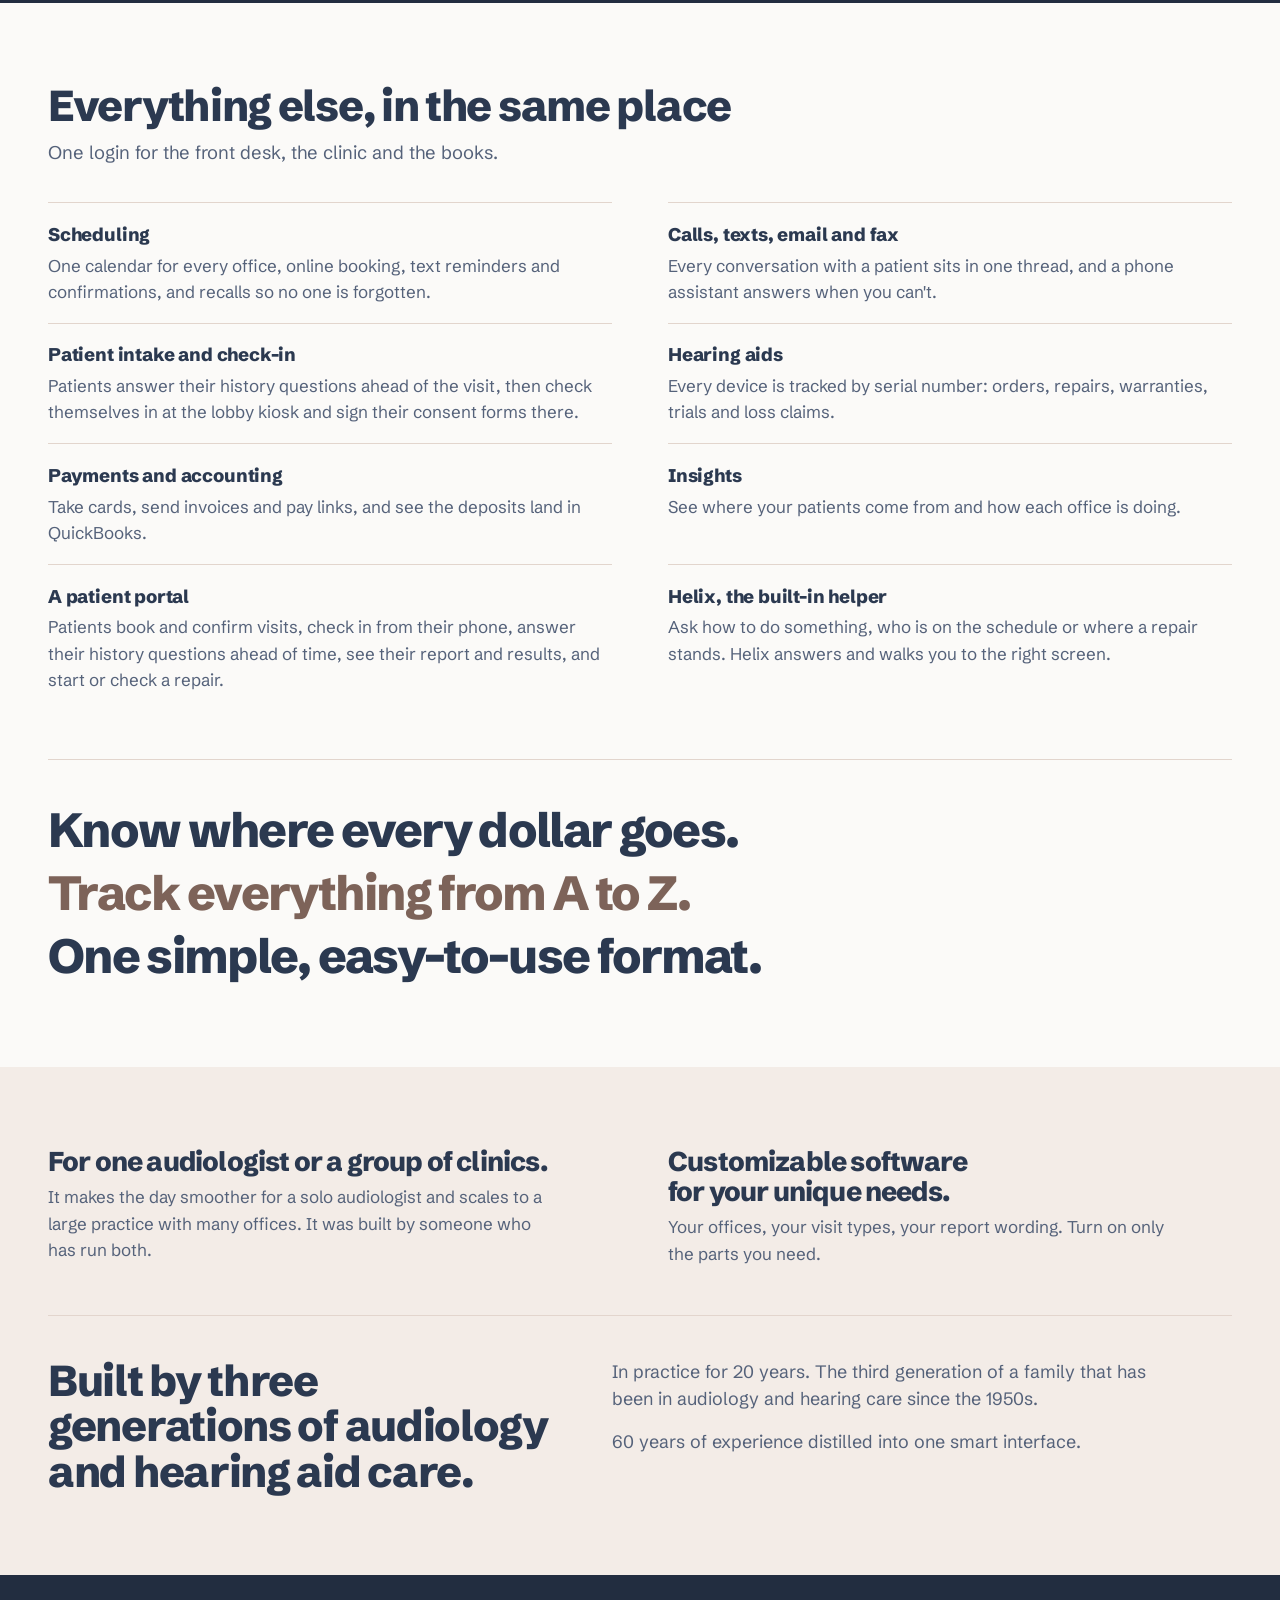
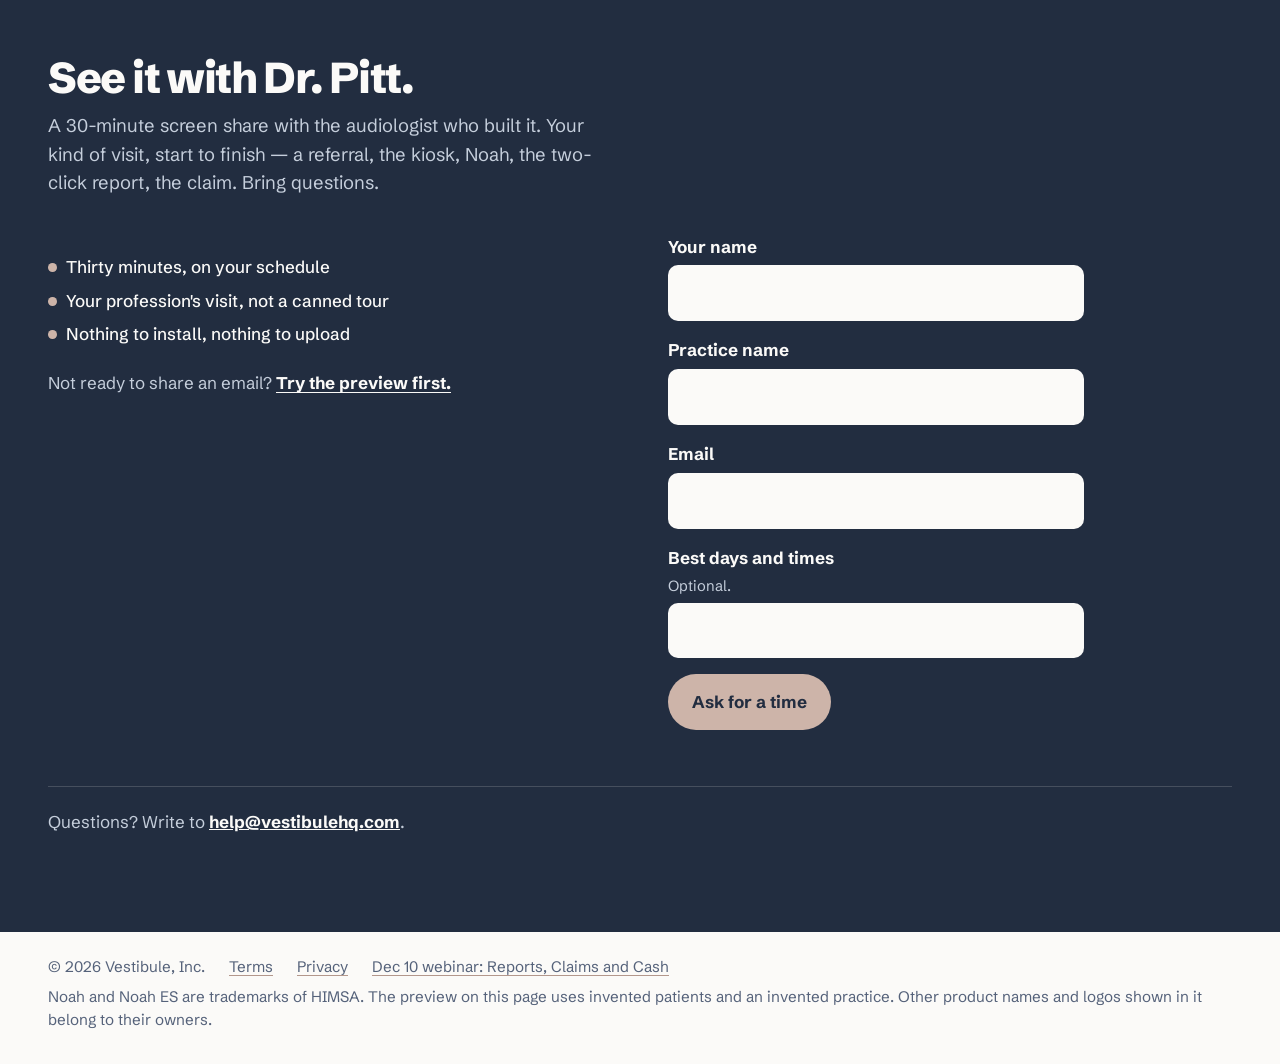
==== commit 83cf0801: "SITE-SYNC-2 rider — the Speech understanding box's line is the app's SII line SITE-SYNC-2 rider (202" ====
--- a/audiologists.html
+++ b/audiologists.html
@@ -186,8 +186,8 @@
                         </div>
                         <div class="fc-slot fc-tile">
                           <small>Speech understanding</small>
-                          <div class="fc-si" id="fc-si-before"><span class="fc-si-n"><b>69&#8239;%</b><b>67&#8239;%</b></span><small class="fc-lr"><span>Right</span><span>Left</span></small><small class="fc-ai">Articulation Index · from the <span data-old>10/10/2024</span> audiogram</small></div>
-                          <div class="fc-si" id="fc-si-after" hidden><span class="fc-si-n"><b>45&#8239;%</b><b>45&#8239;%</b></span><small class="fc-lr"><span>Right</span><span>Left</span></small><small class="fc-ai">Articulation Index · from the <span data-d="0">11/2/2026</span> audiogram</small></div>
+                          <div class="fc-si" id="fc-si-before"><span class="fc-si-n"><b>69&#8239;%</b><b>67&#8239;%</b></span><small class="fc-lr"><span>Right</span><span>Left</span></small><small class="fc-ai">Speech Intelligibility Index (SII) · unaided · from the <span data-old>10/10/2024</span> audiogram</small></div>
+                          <div class="fc-si" id="fc-si-after" hidden><span class="fc-si-n"><b>45&#8239;%</b><b>45&#8239;%</b></span><small class="fc-lr"><span>Right</span><span>Left</span></small><small class="fc-ai">Speech Intelligibility Index (SII) · unaided · from the <span data-d="0">11/2/2026</span> audiogram</small></div>
                         </div>
                       </div>
                       <div class="d-row fc-row">
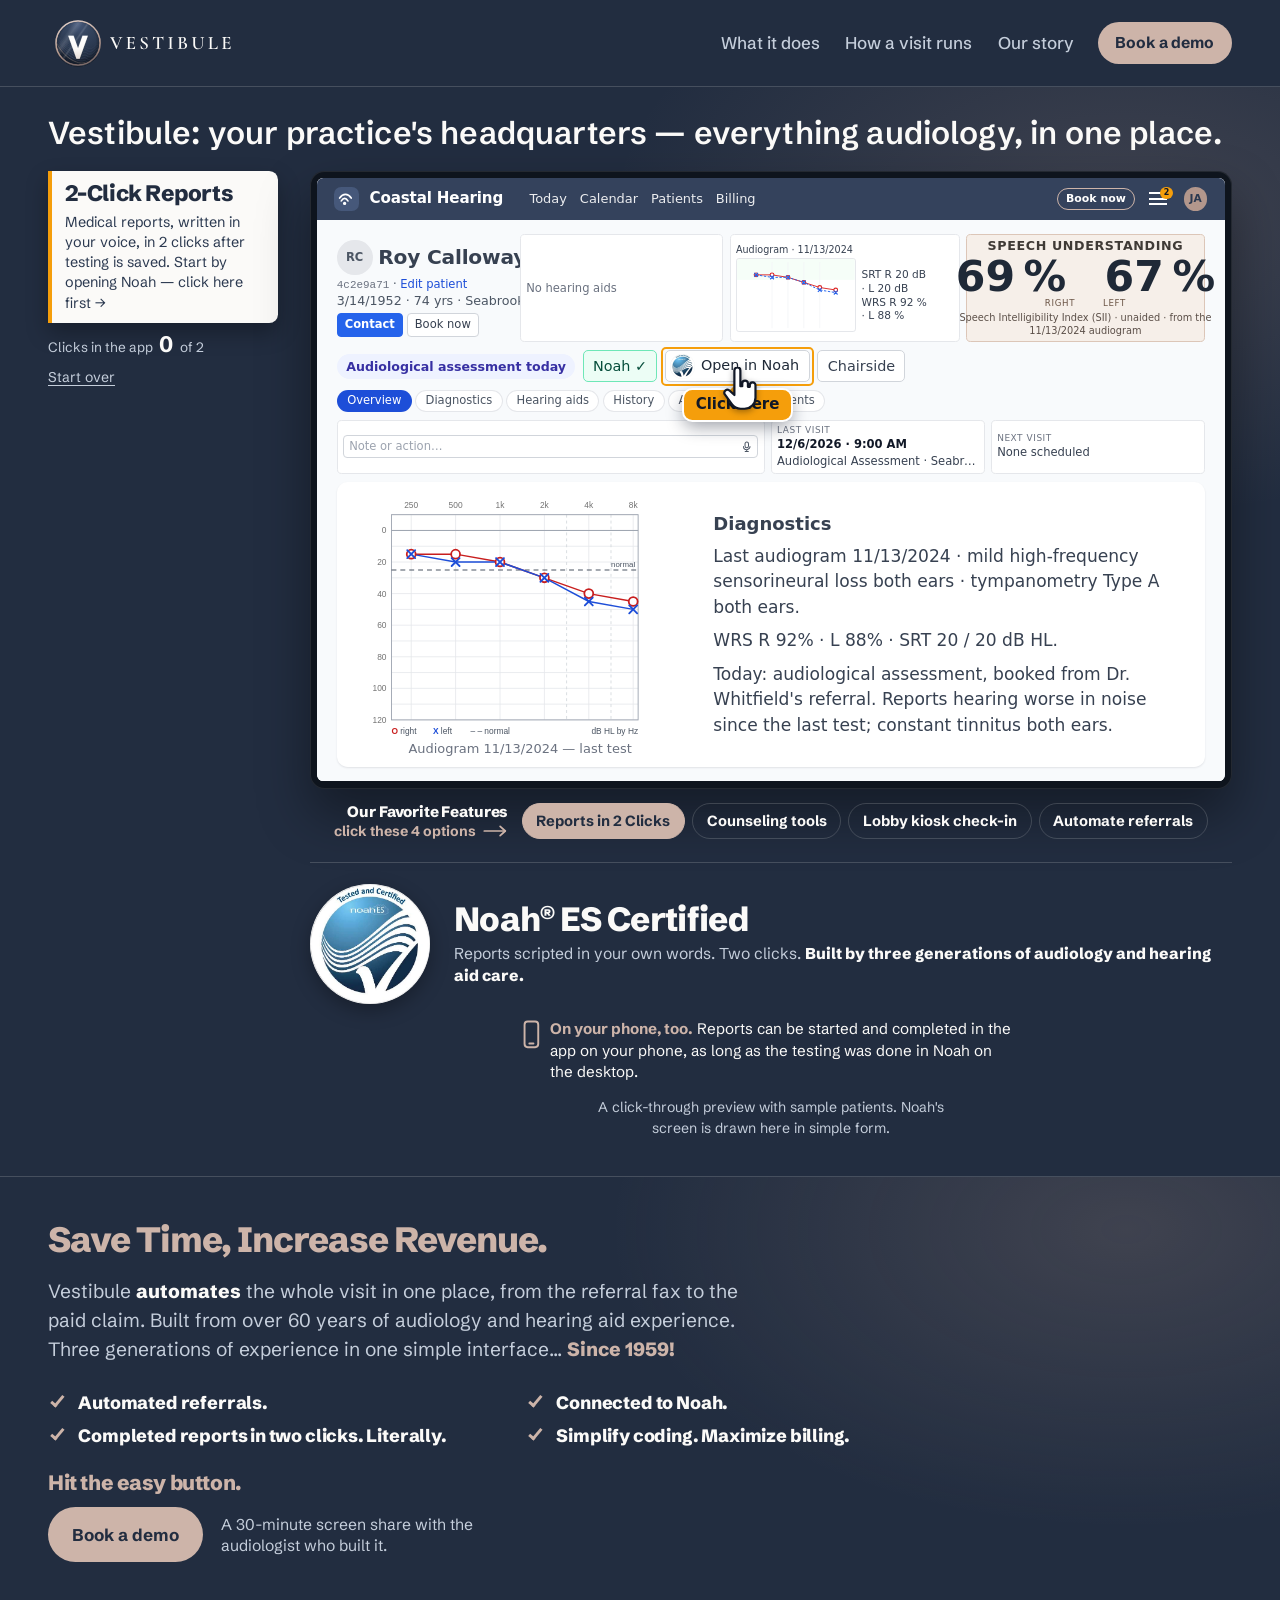
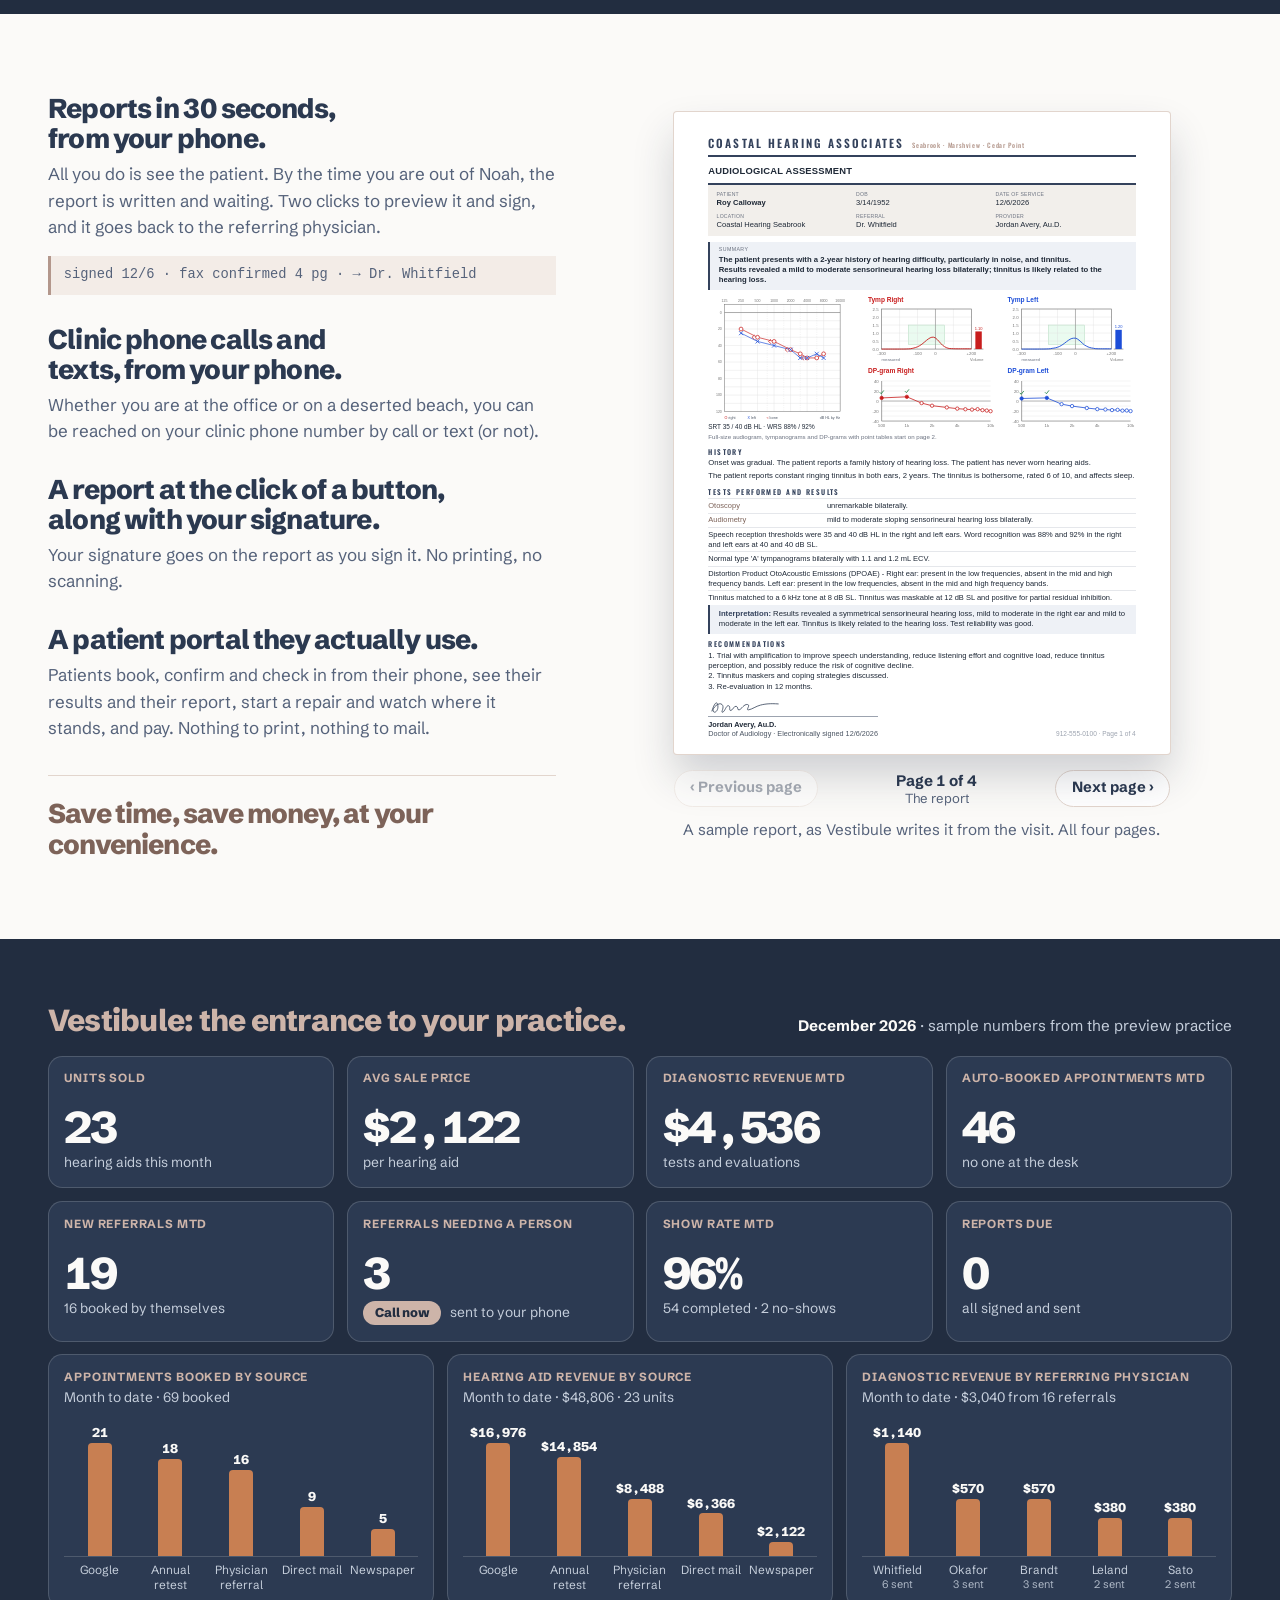
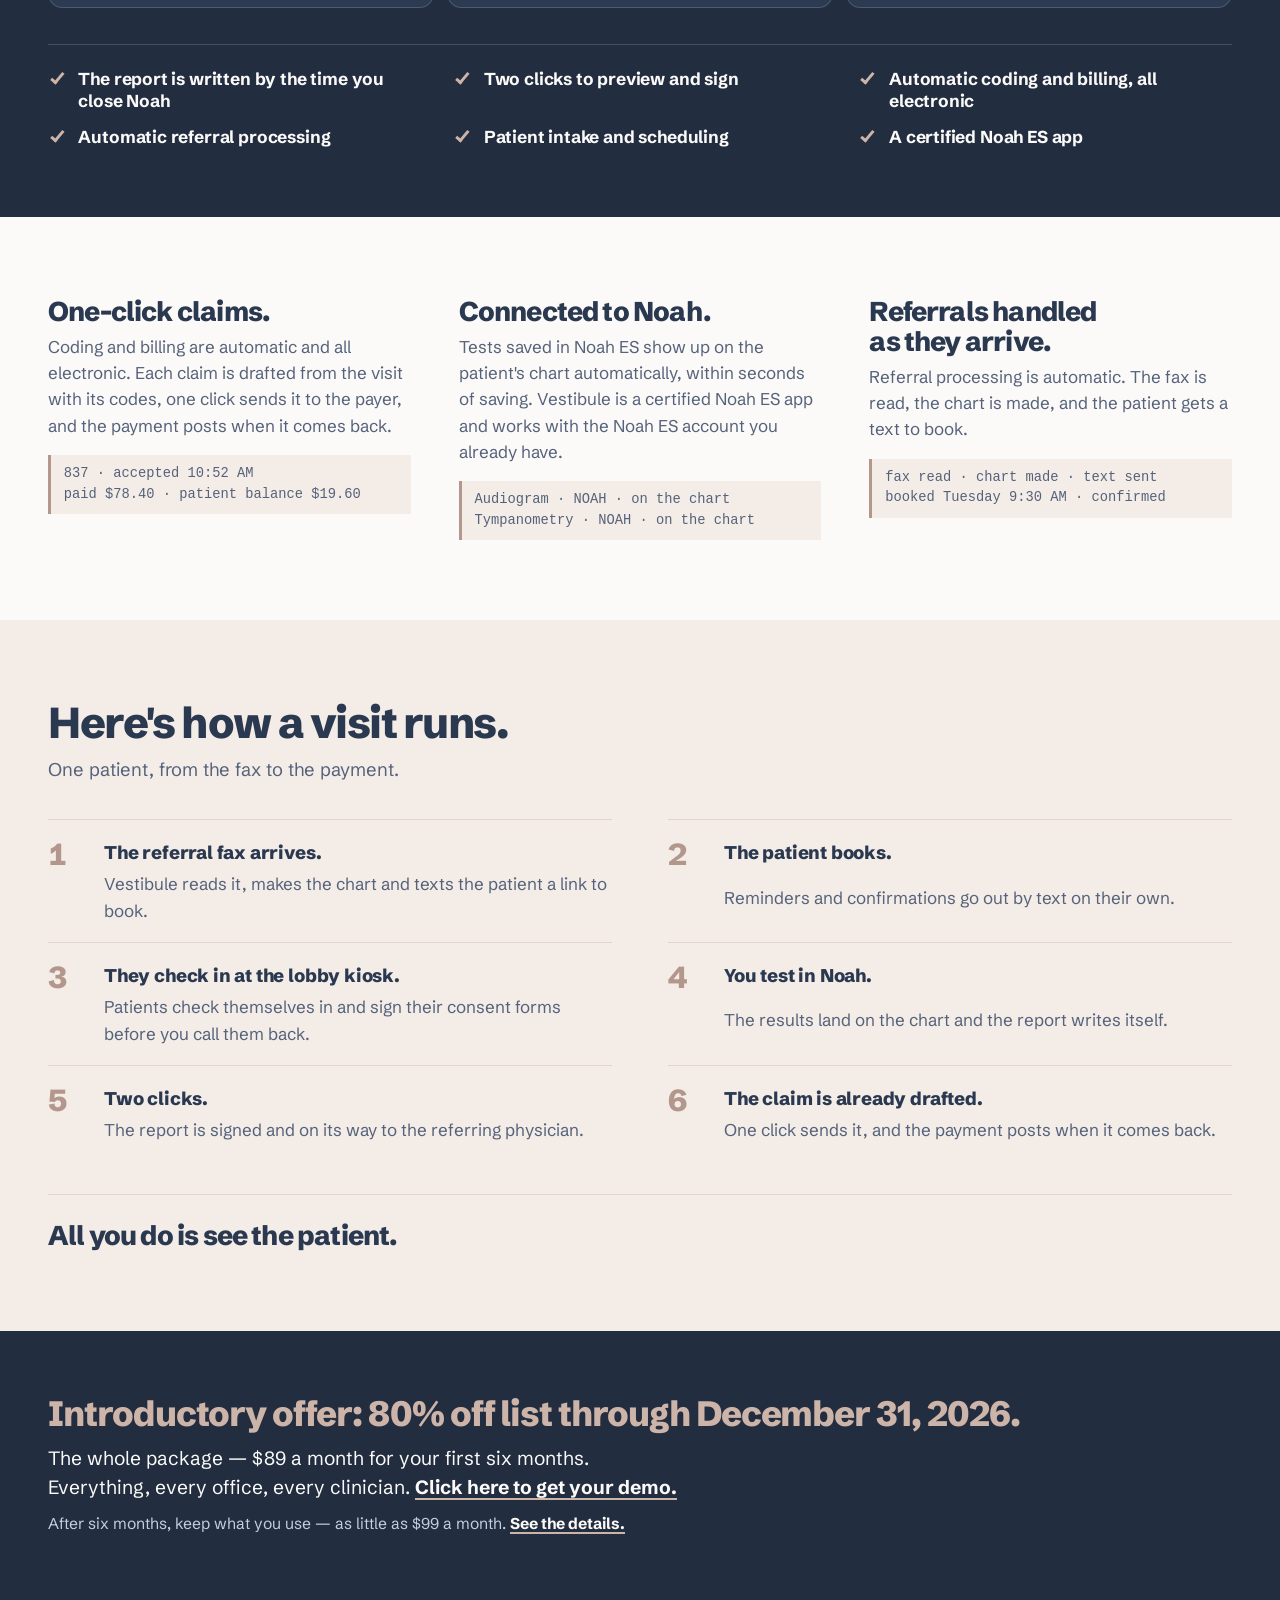
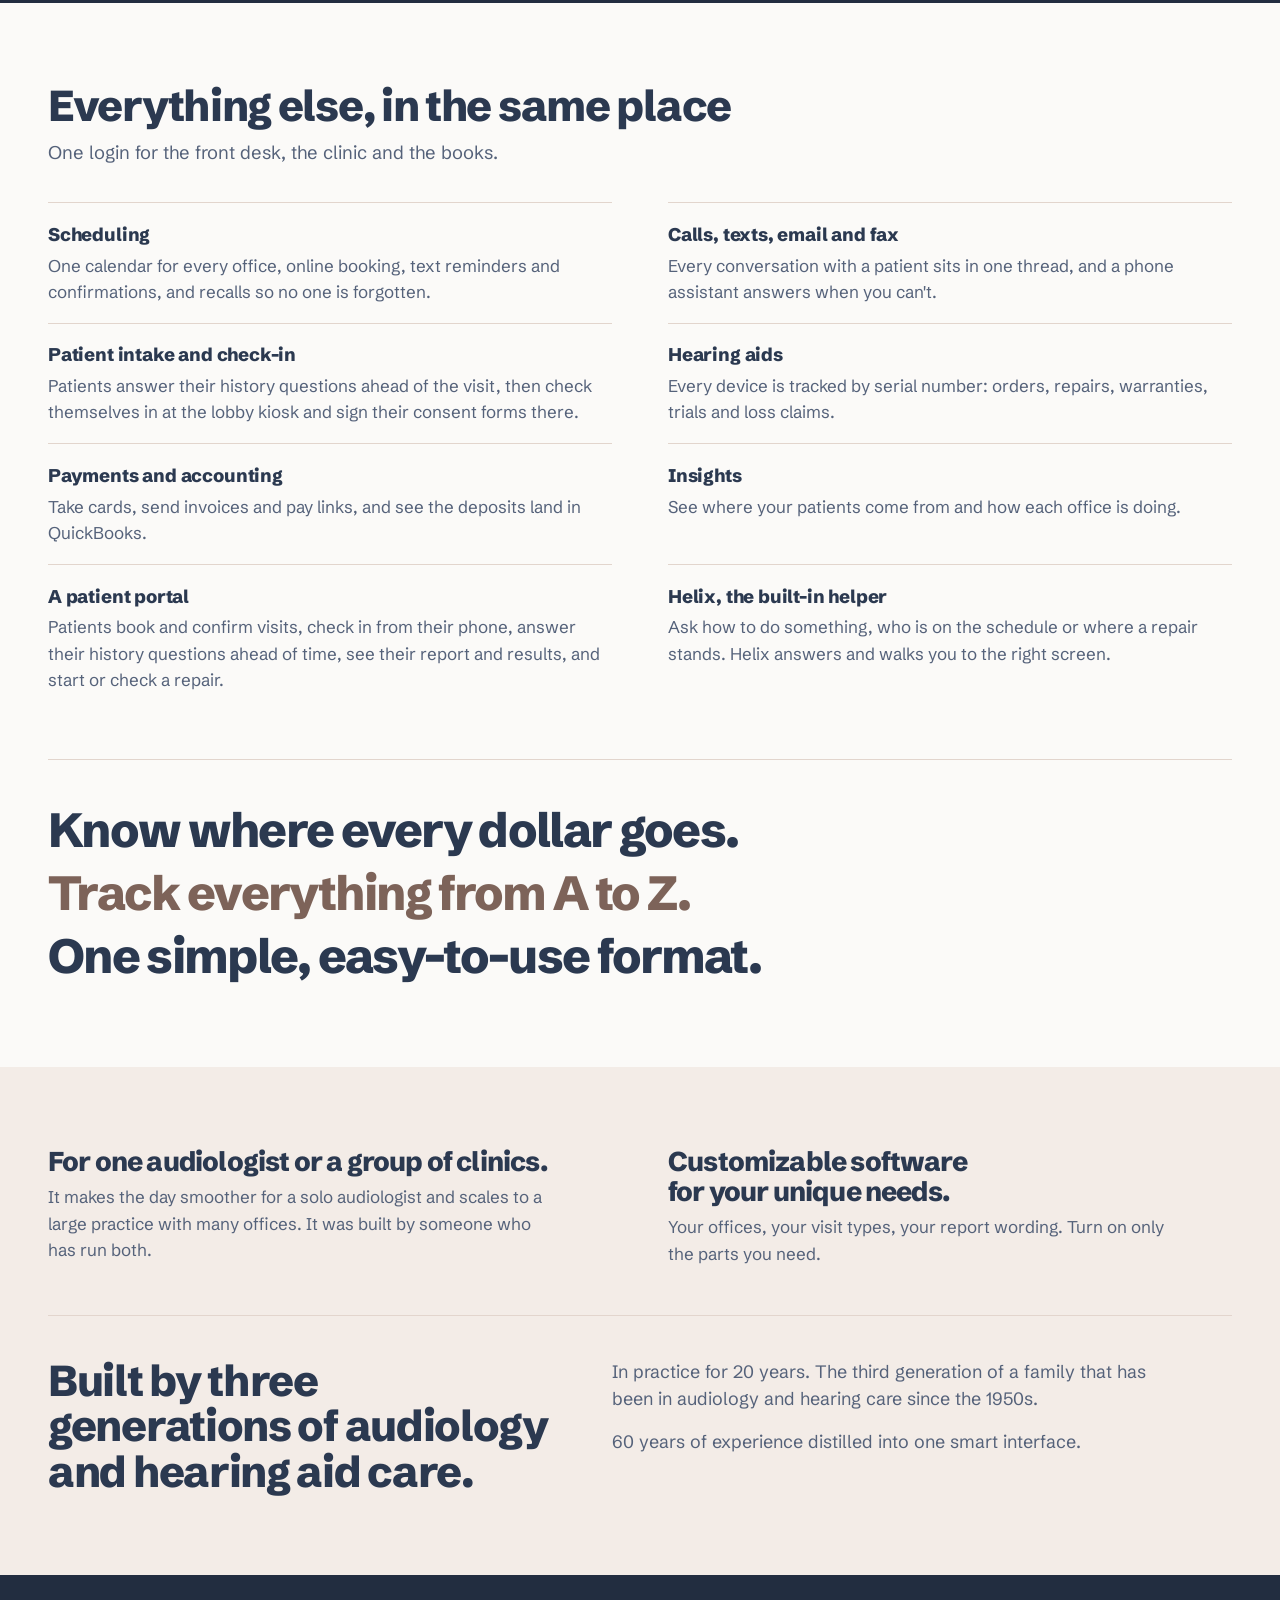
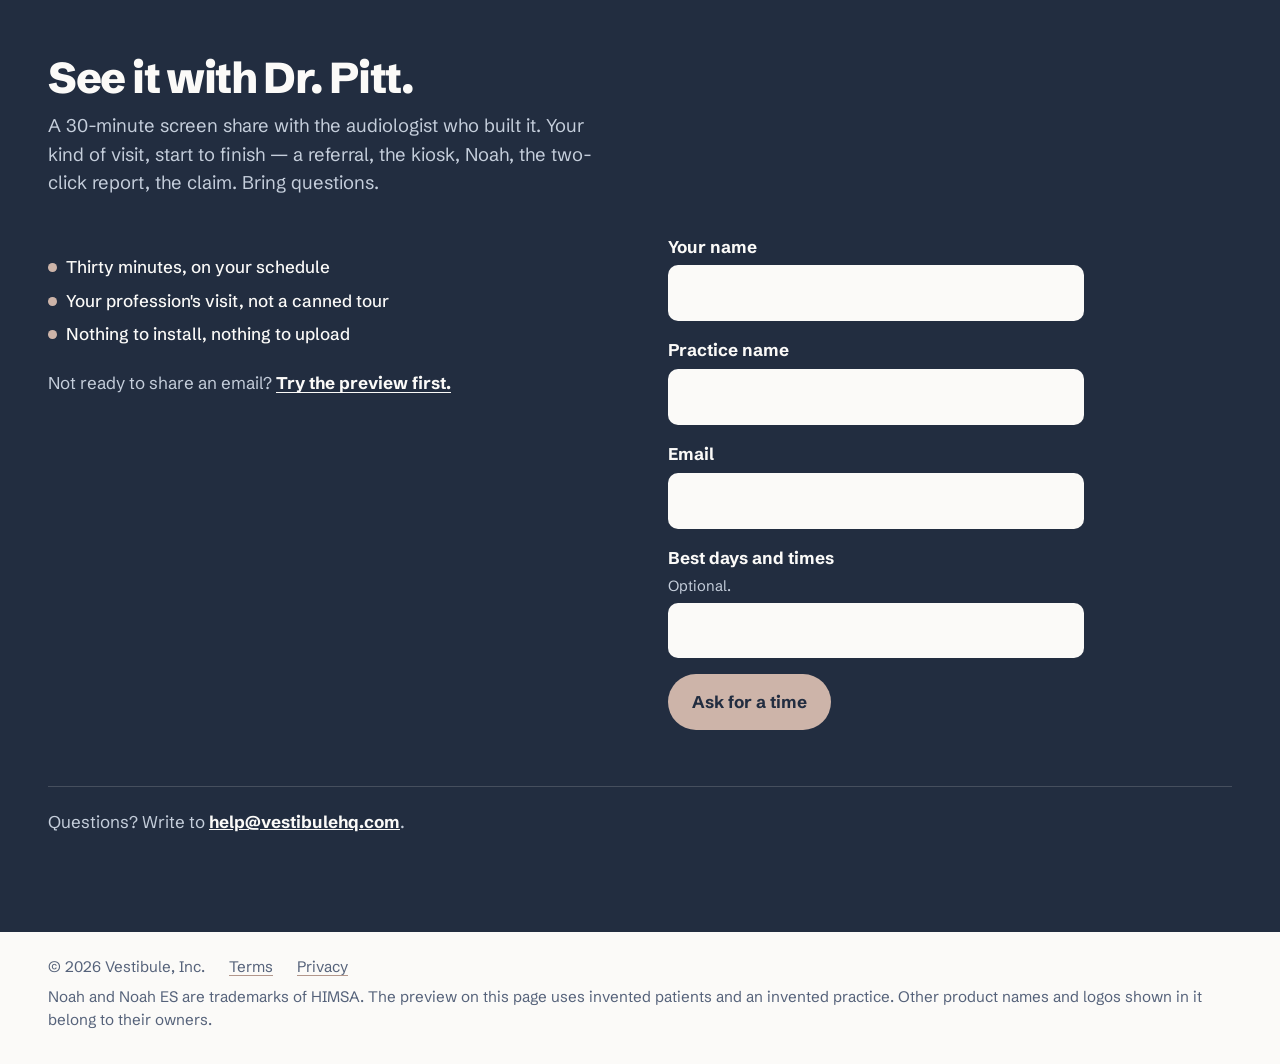
==== commit 5c2825d3: "SITE-WEBINAR-OFF-1 — the Dec 10 webinar withdrawn: its page, its logo and the five footer links off " ====
--- a/audiologists.html
+++ b/audiologists.html
@@ -814,7 +814,6 @@
   <span>© 2026 Vestibule, Inc.</span>
   <a href="https://vestibulehq.com/terms.html#terms">Terms</a>
   <a href="https://vestibulehq.com/terms.html#privacy">Privacy</a>
-  <a href="https://vestibulehq.com/webinar/reports-claims-cash.html">Dec 10 webinar: Reports, Claims and Cash</a>
   <p class="marks">Noah and Noah ES are trademarks of HIMSA. The preview on this page uses invented patients and an invented practice. Other product names and logos shown in it belong to their owners.</p>
 </footer>
 
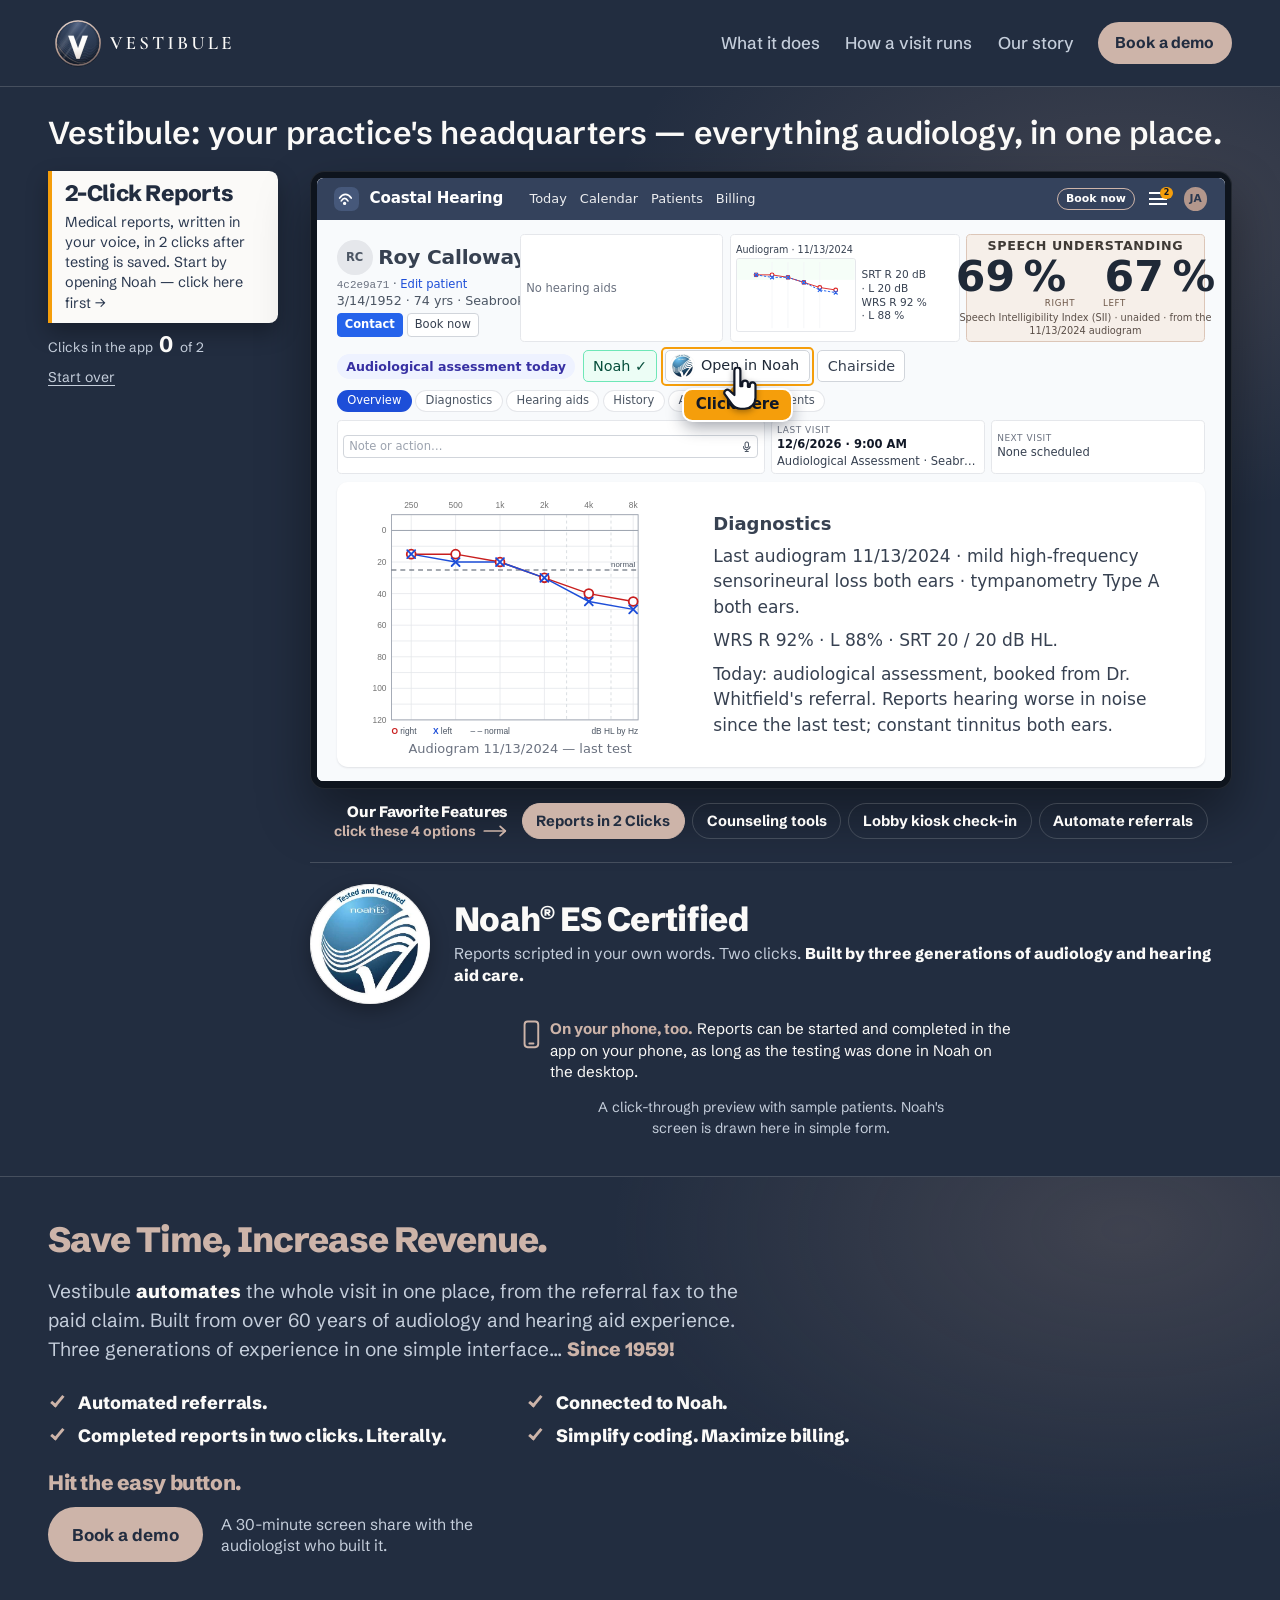
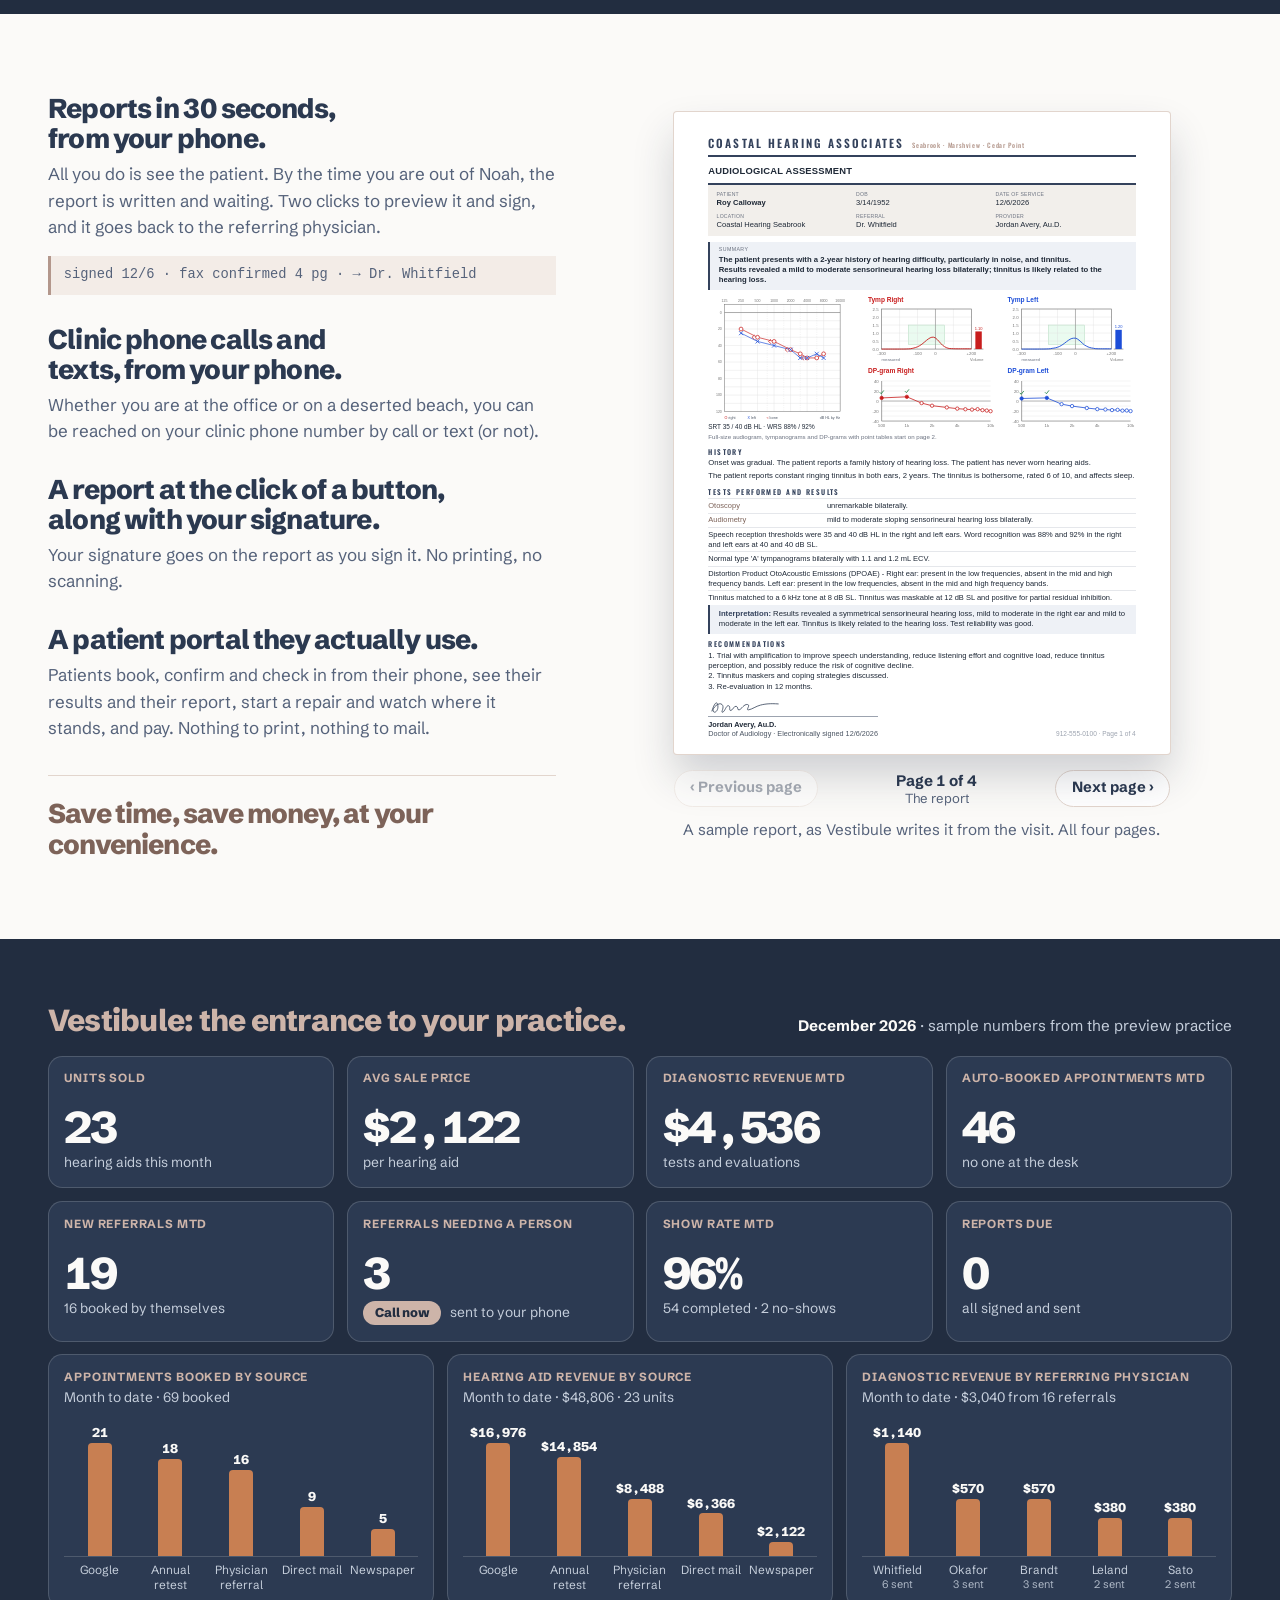
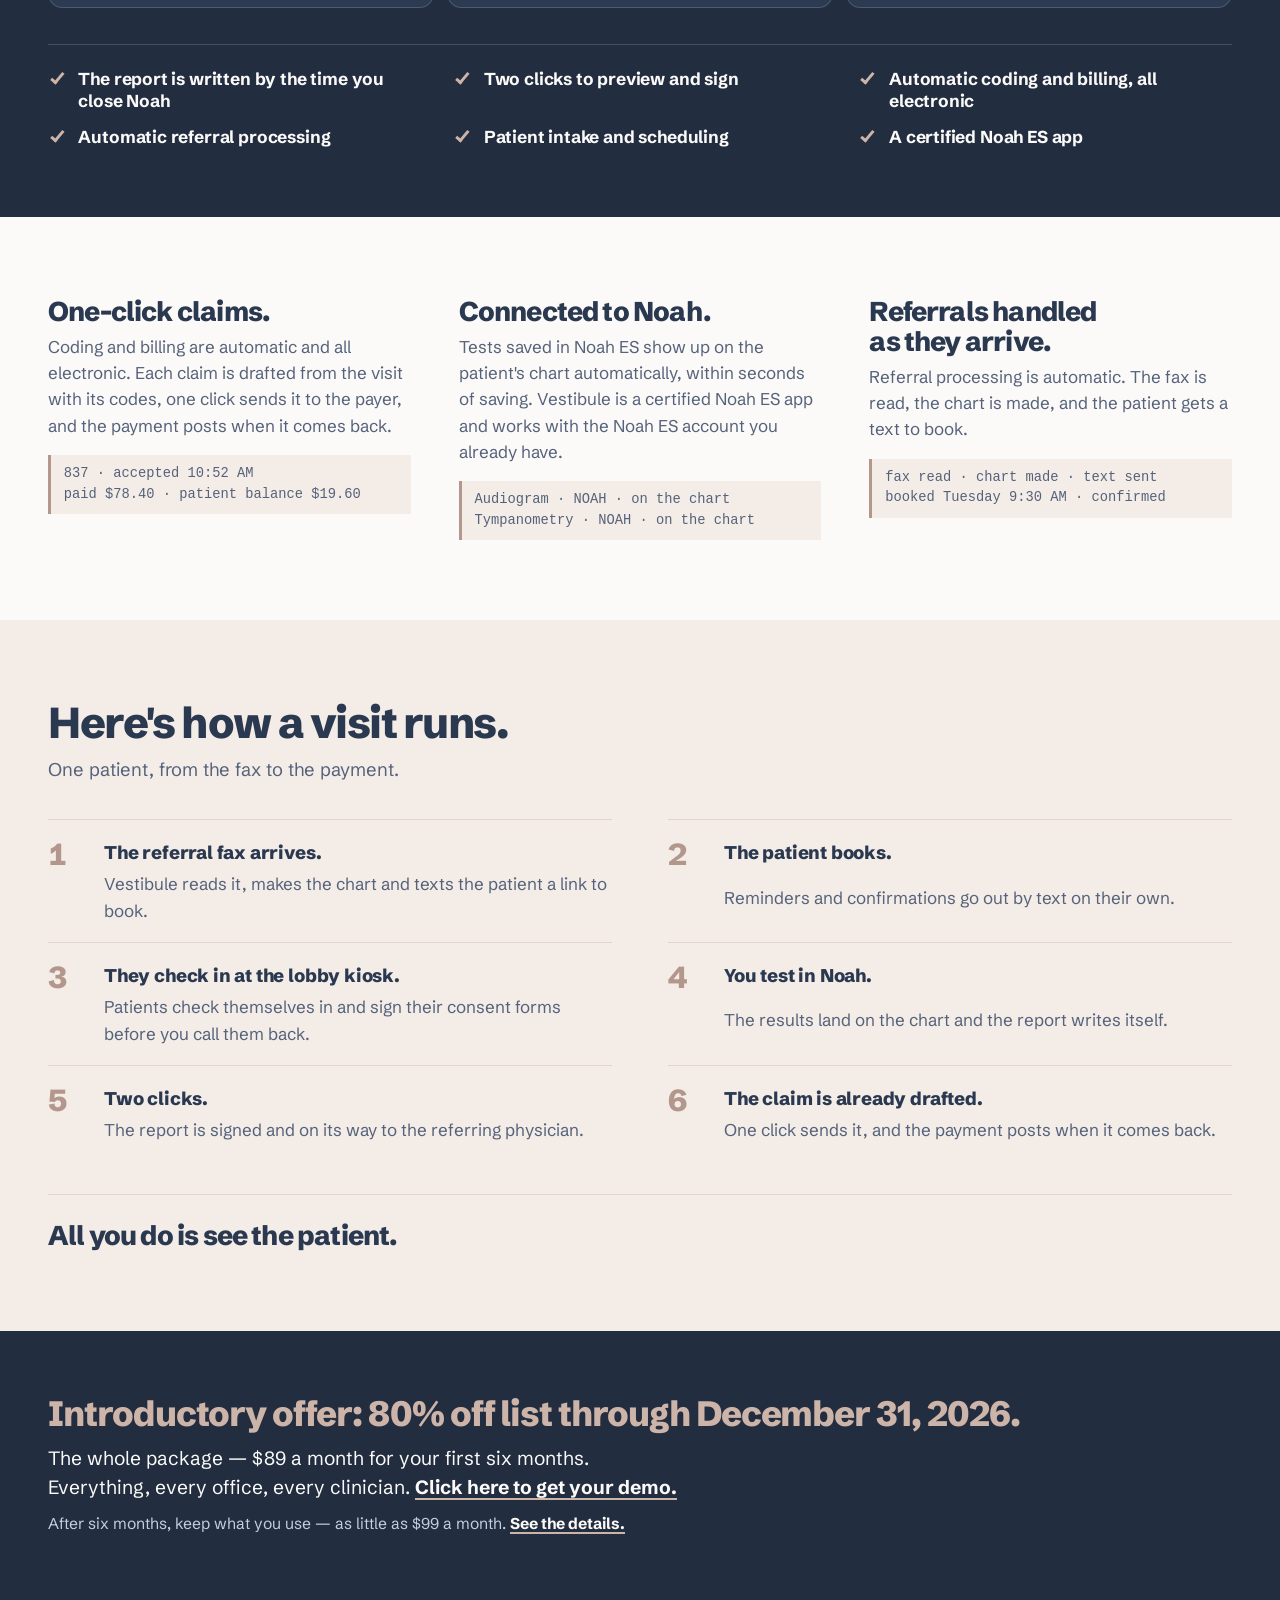
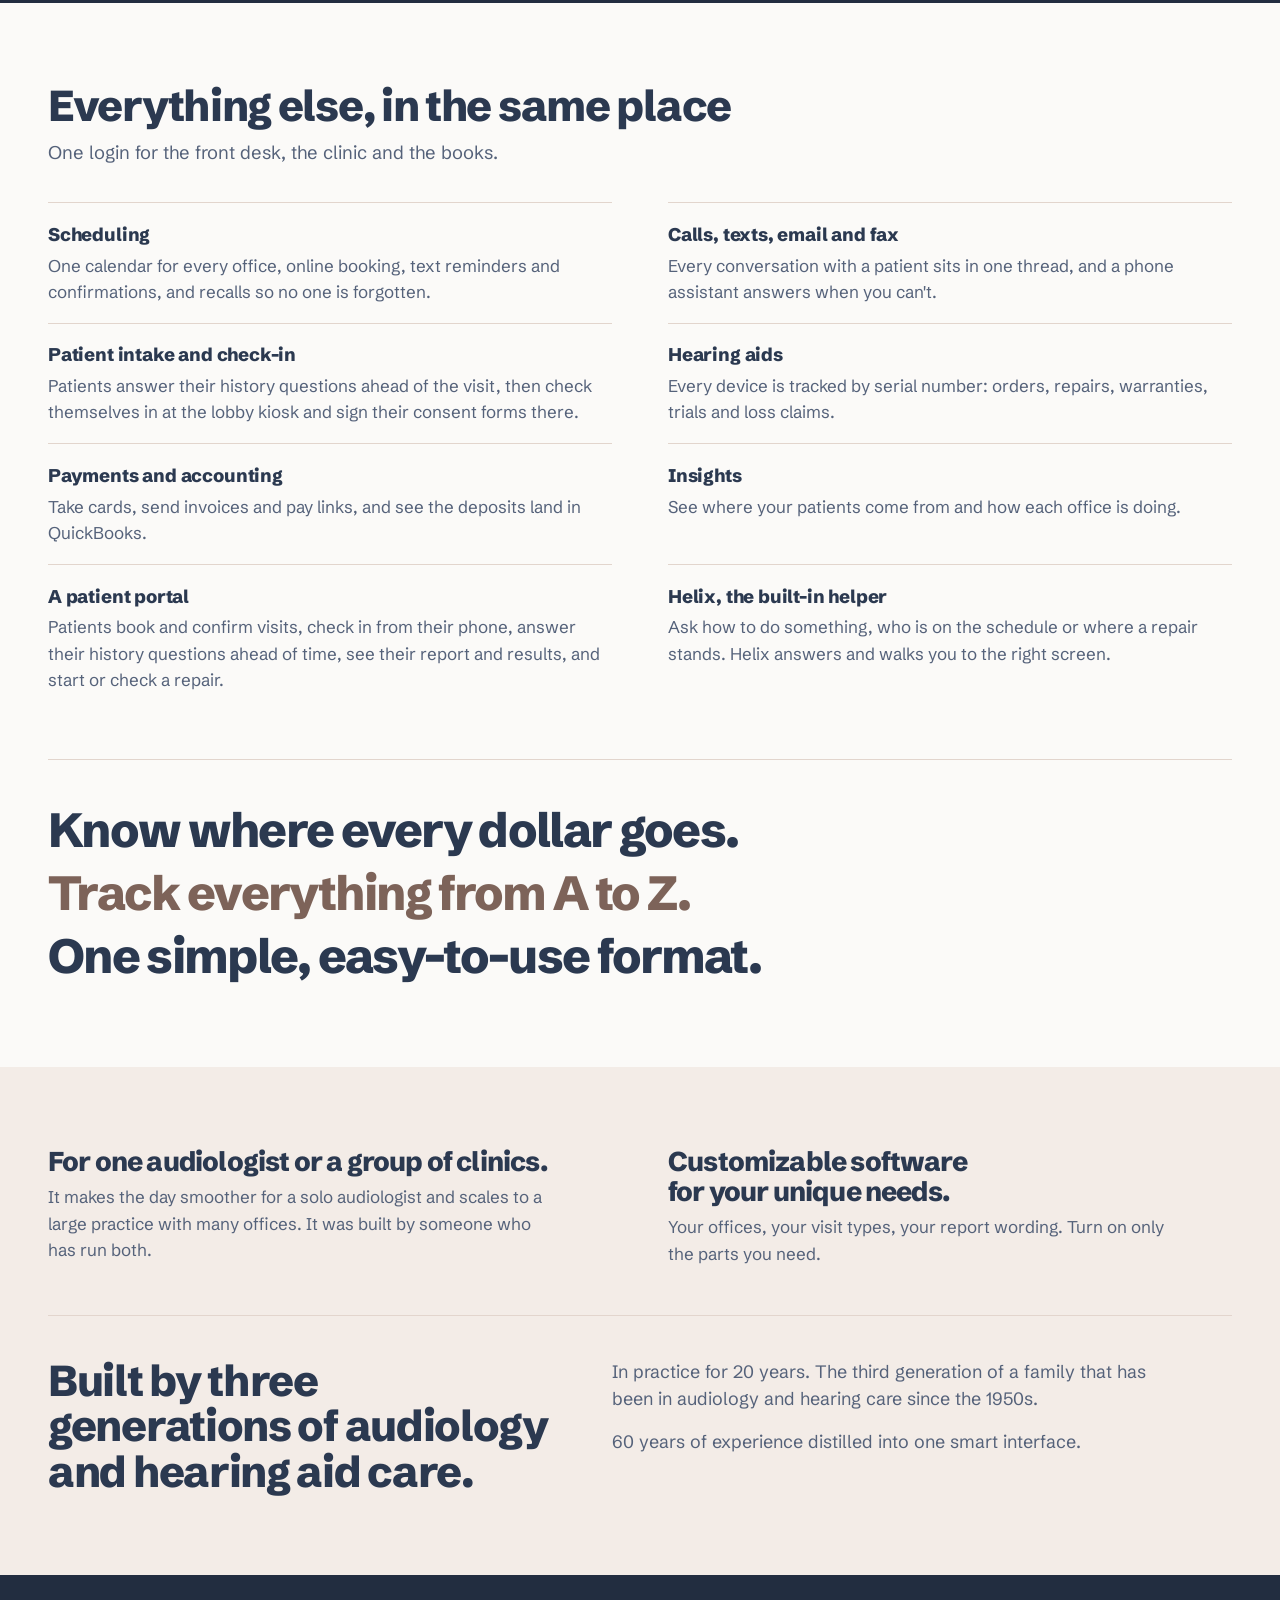
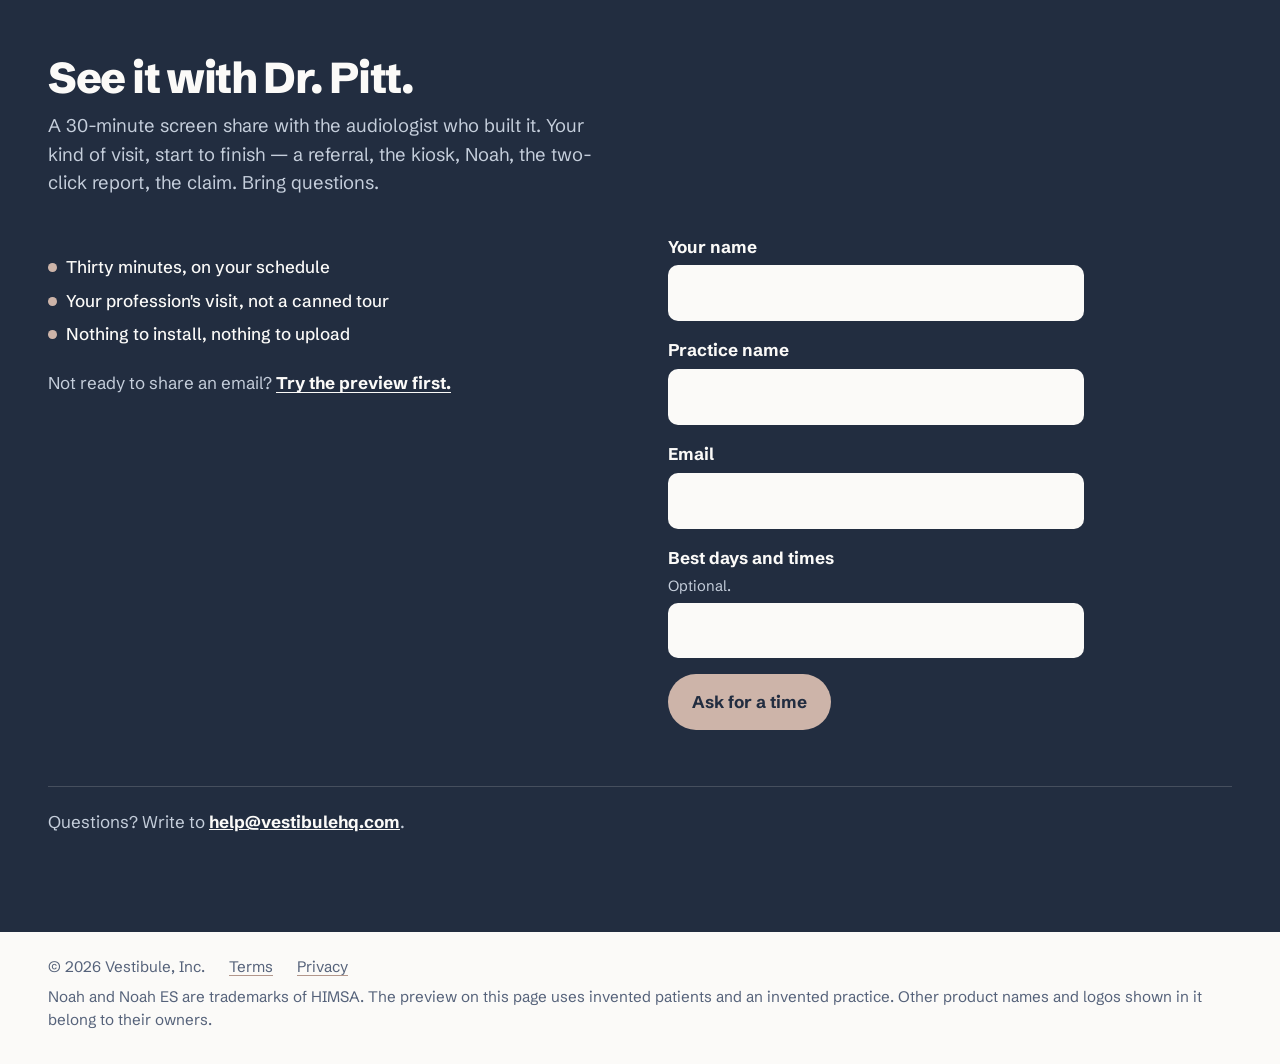
==== commit 198286b2: "SITE-LEVEL-OFF-1 — the hearing-aid selection's later steps off the site: one clause out of two sente" ====
--- a/audiologists.html
+++ b/audiologists.html
@@ -148,7 +148,7 @@
                       </div>
                       <p class="prv-fine">Artist’s renderings · not to scale · for instruction only.</p>
                     </div>
-                    <div class="prv-locked solo" data-pr-ha="locked" hidden><b>Subscribers only</b><span>The level drawn on Roy’s own audiogram, the device the practice fits, and Order hearing aids — the order card filled in, the purchase agreement on his phone.</span></div>
+                    <div class="prv-locked solo" data-pr-ha="locked" hidden><b>Subscribers only</b><span>The device the practice fits, and Order hearing aids — the order card filled in, the purchase agreement on his phone.</span></div>
                   </div>
                 </div>
               </div>
@@ -985,7 +985,7 @@
       { t: "The ear, whole.", b: "One picture, four views. The zoomed parts and their conditions are for subscribers. Click Tymp." },
       { t: "Tymps from Noah, OAEs from the printer.", b: "Nothing retyped: the tympanograms arrive with the audiogram, the OAE printout uploads itself from the Titan. Click OAE, then Hearing aids." },
       { t: "Three styles, in pictures.", b: "Behind the ear, receiver in the canal, completely in the canal — the patient sees each one on an ear. Choose RIC." },
-      { big: true, t: "The rest is for subscribers.", b: "The level on Roy’s own audiogram, the device, and the order filled in — with the simulator and the cochlea. Book a demo." }
+      { big: true, t: "The rest is for subscribers.", b: "The device and the order filled in — with the simulator and the cochlea. Book a demo." }
     ];
     var stack = $("fly-stack"), hintCard = $("fly-hint"), count = $("fly-count"), clicksEl = $("fly-clicks");
     var flown = 0, flyScene = "";
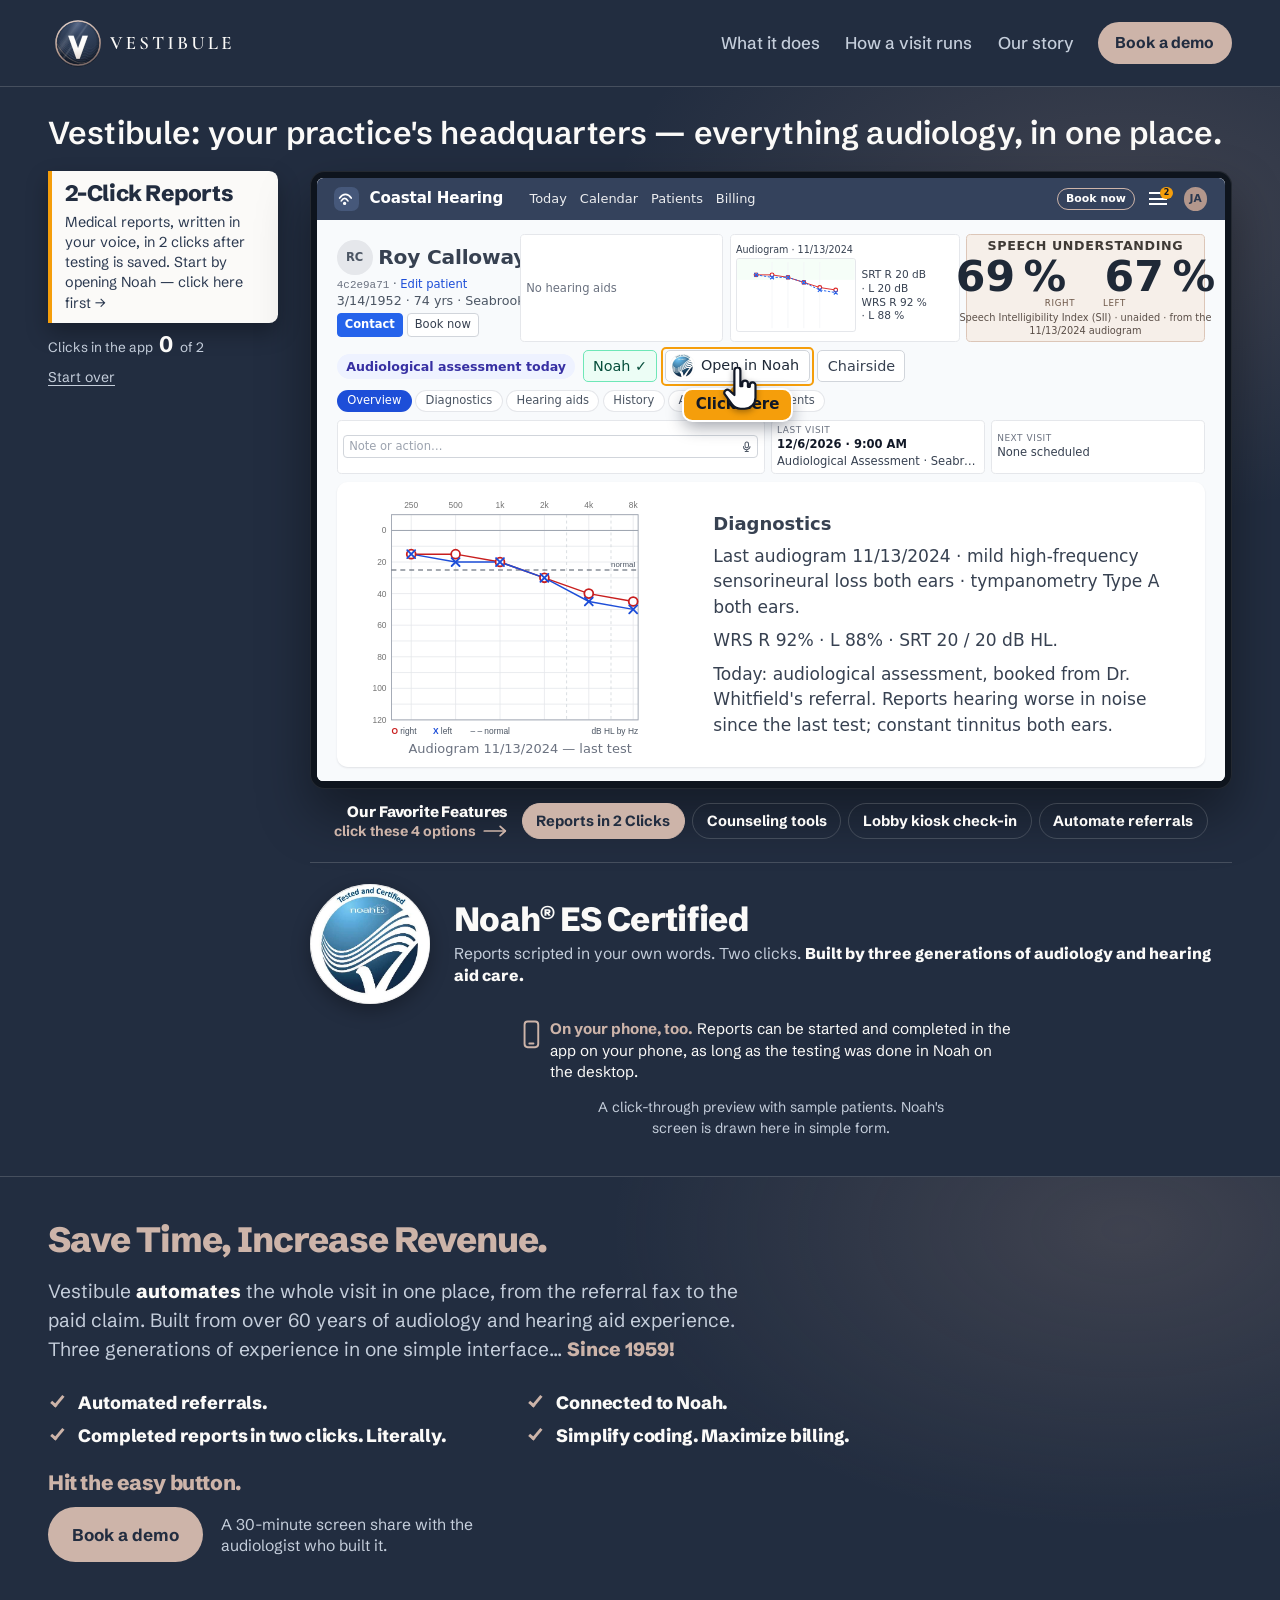
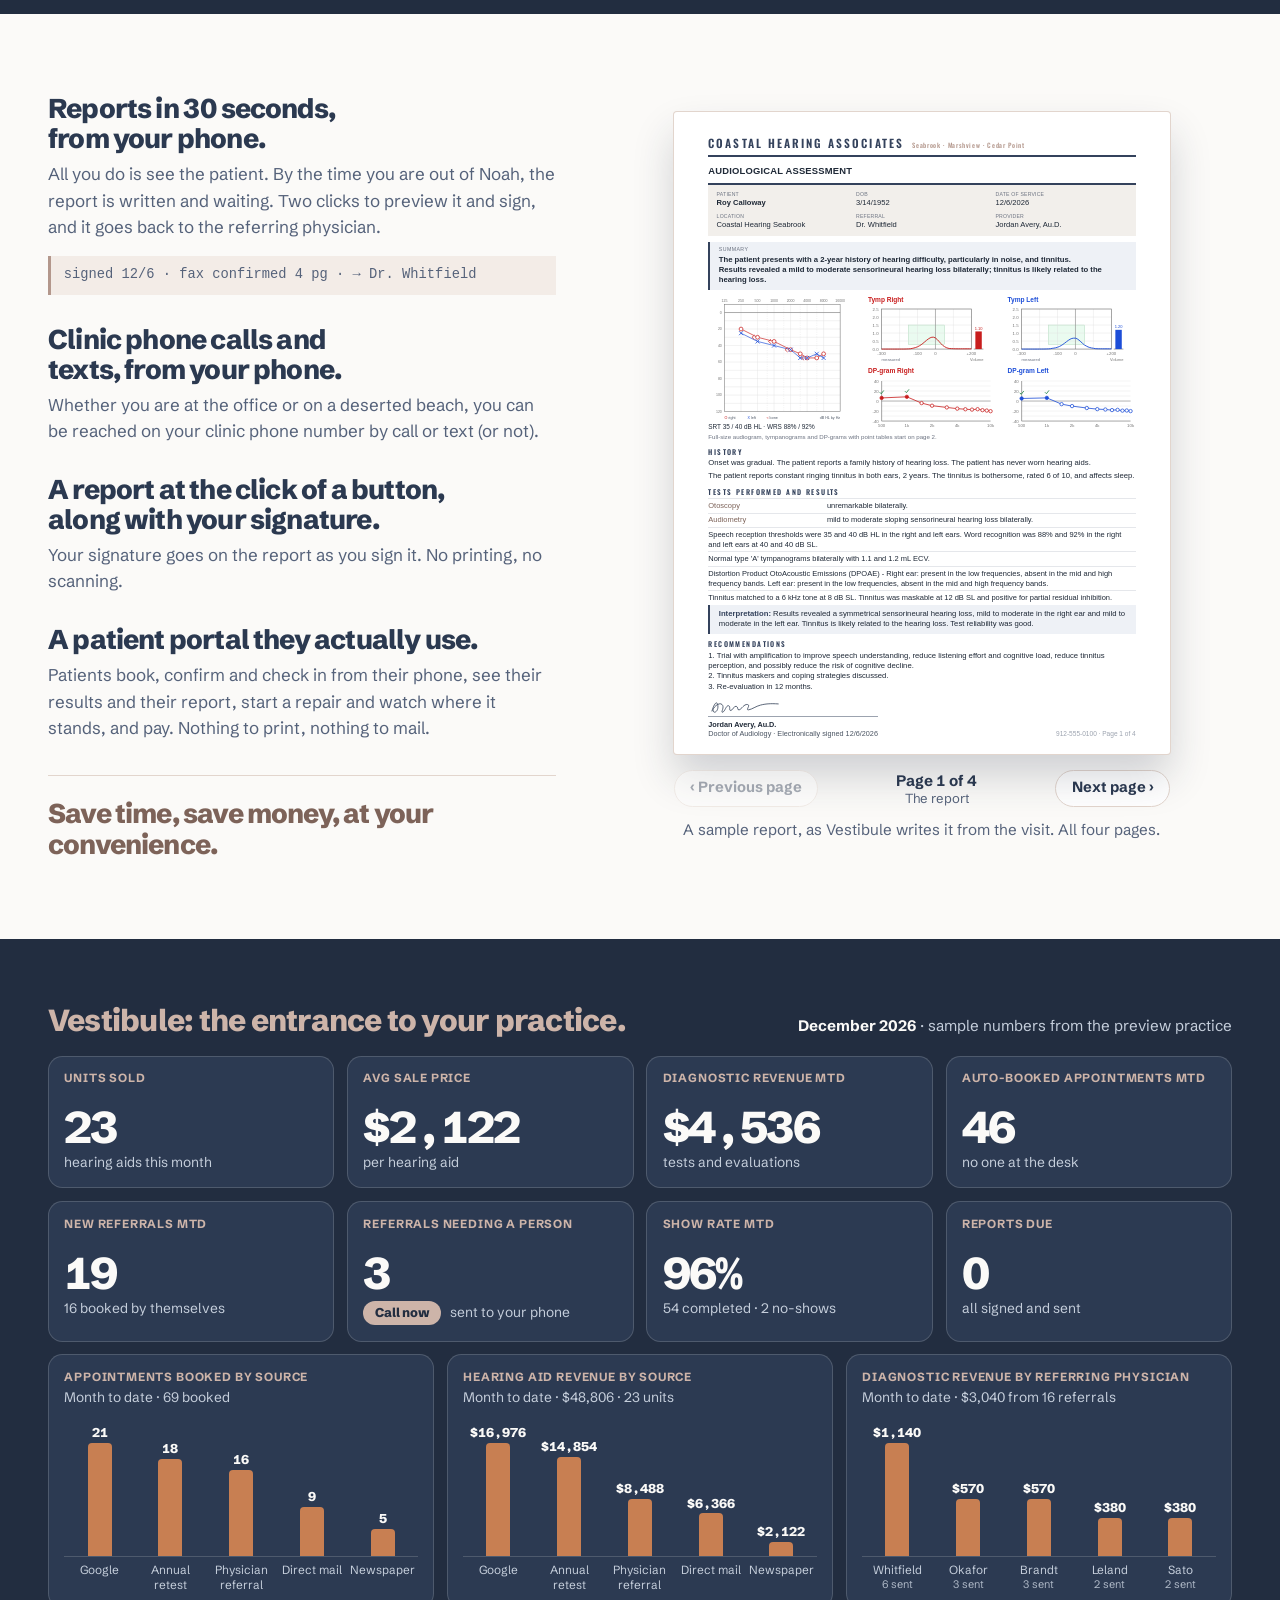
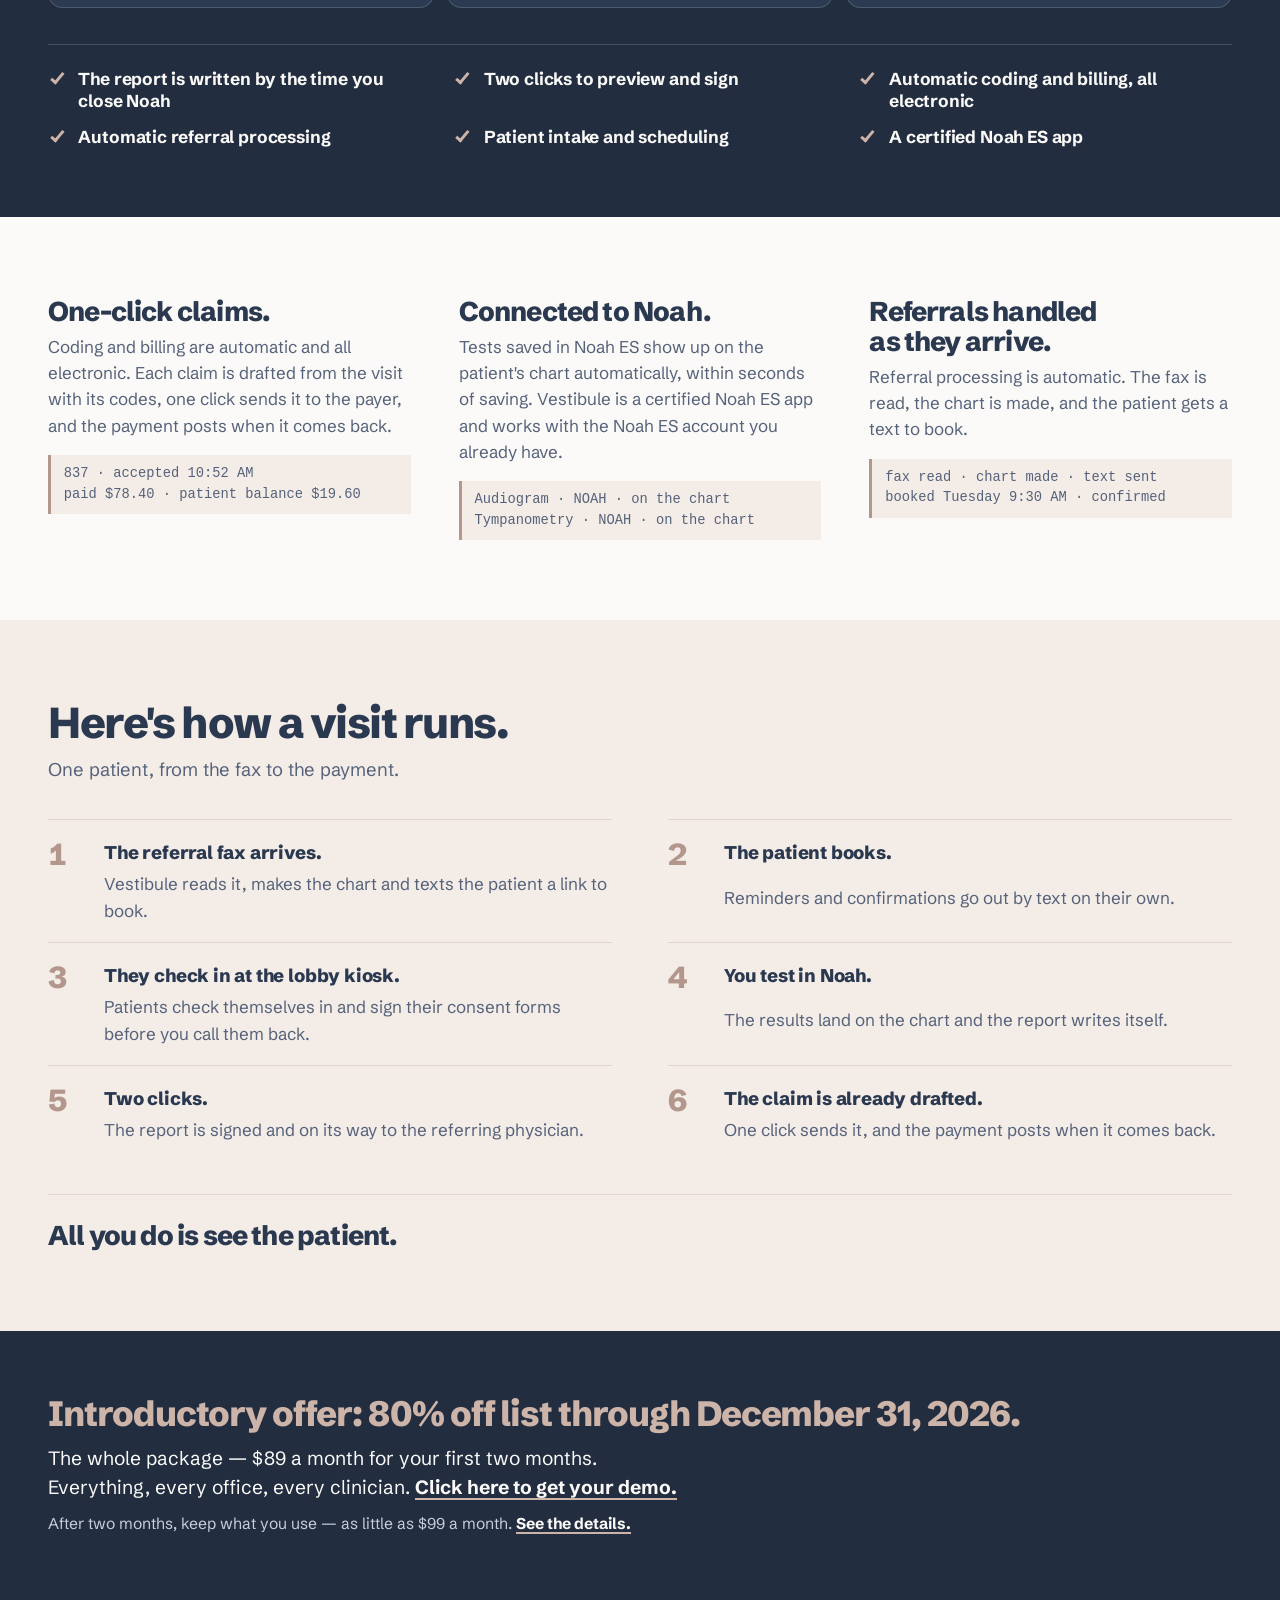
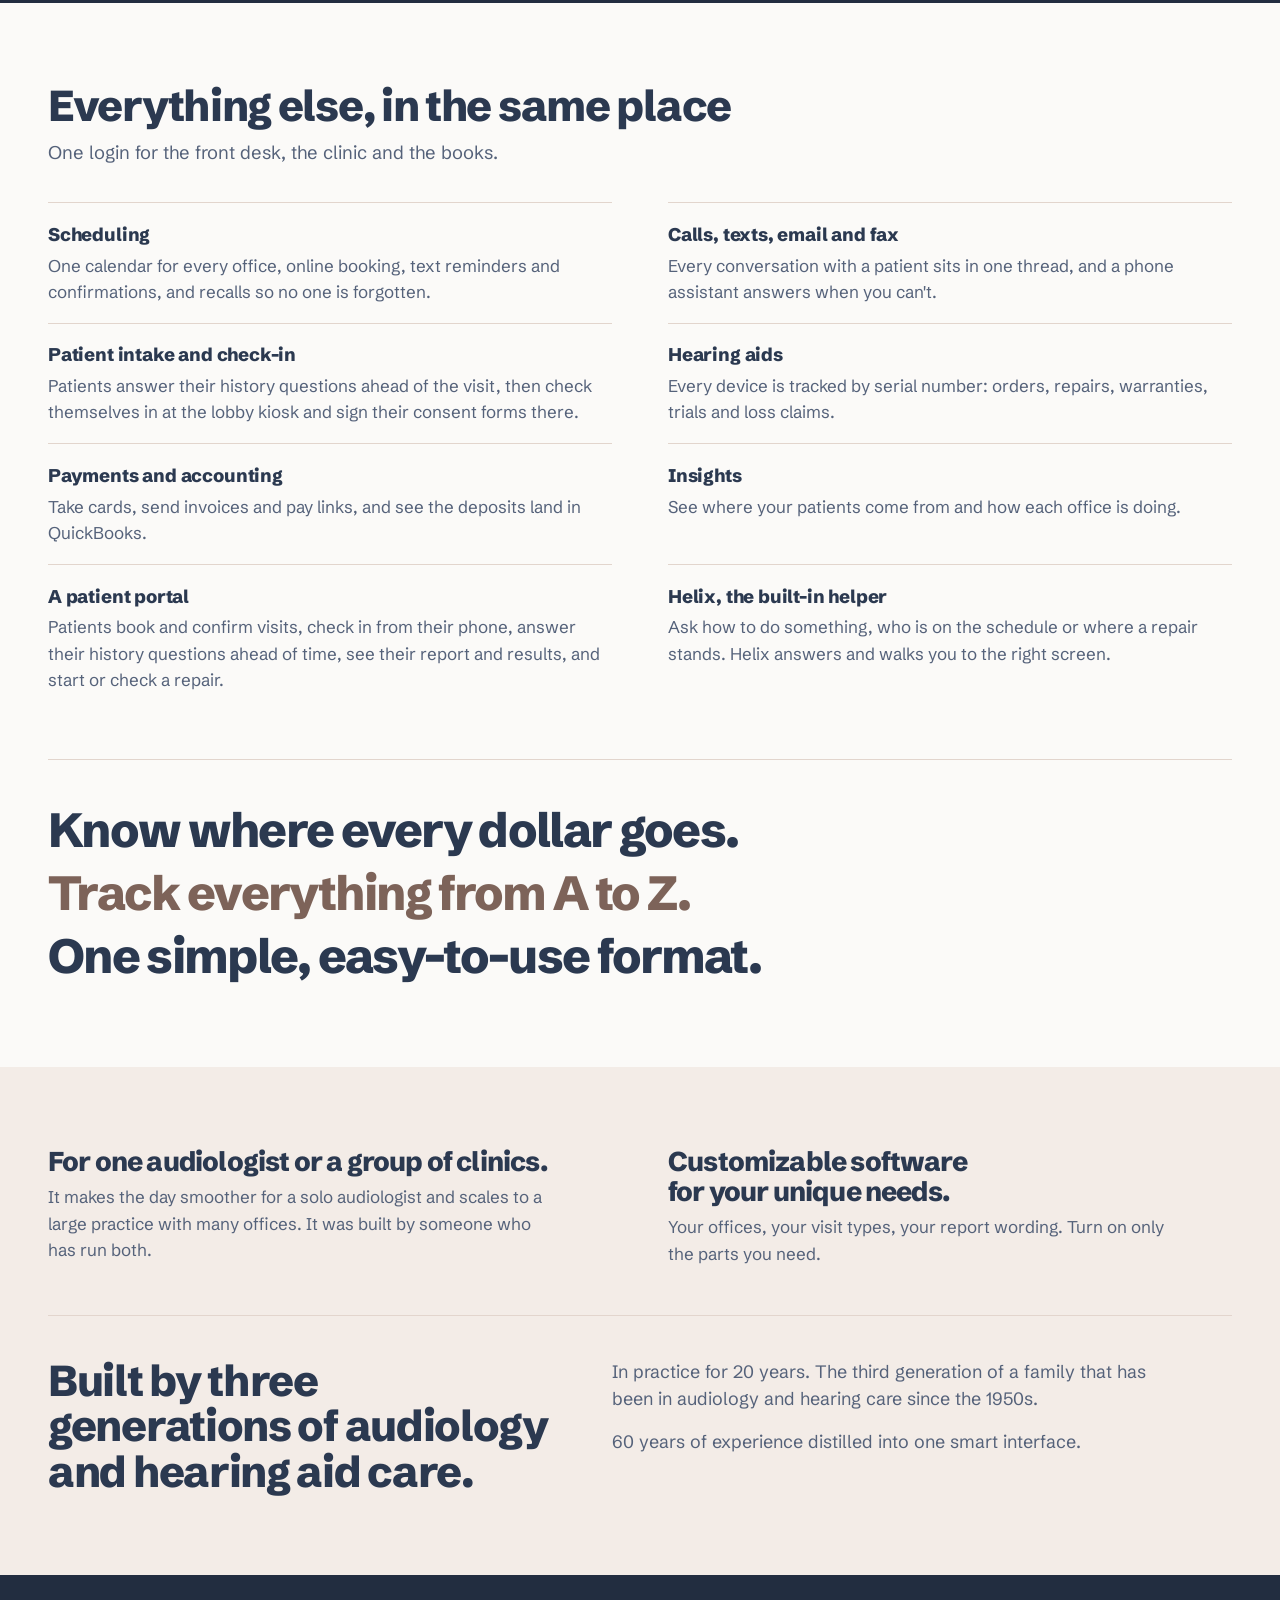
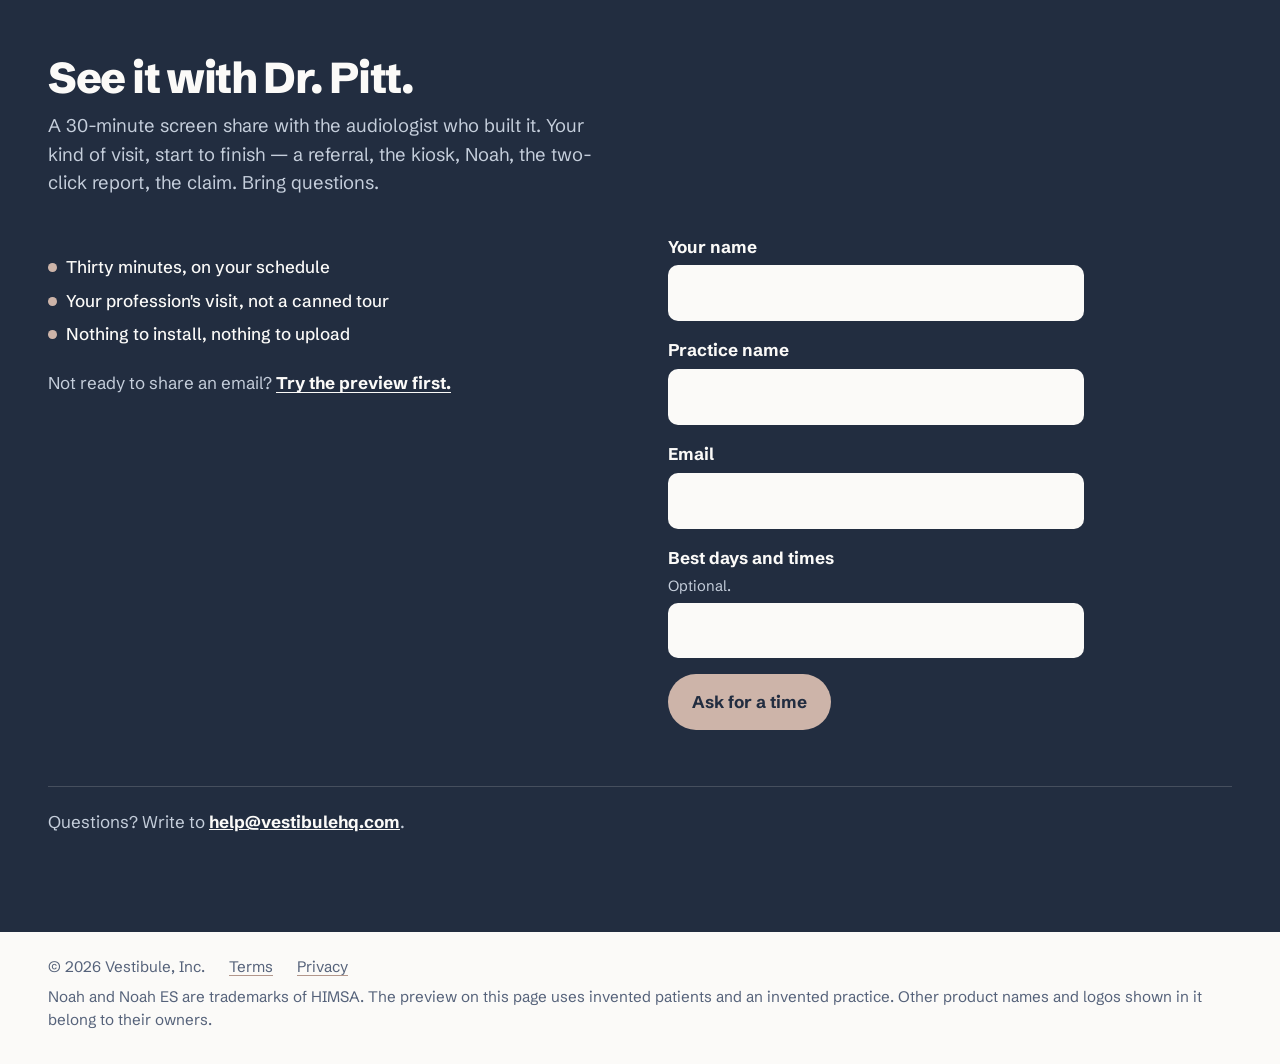
==== commit a912a266: "SITE-PRICE-2 — the introductory package is the first two months at $89, not six: twelve lines on fiv" ====
--- a/audiologists.html
+++ b/audiologists.html
@@ -695,8 +695,8 @@
   <section class="night-band offer-band" id="offer">
     <div class="wrap">
       <p class="ob-head">Introductory offer: 80% off list through December 31, 2026.</p>
-      <p class="ob-line">The whole package — $89 a month for your first six months. Everything, every office, every clinician. <a href="#demo">Click here to get your demo.</a></p>
-      <p class="ob-after">After six months, keep what you use — as little as $99 a month. <a href="pricing.html">See the details.</a></p>
+      <p class="ob-line">The whole package — $89 a month for your first two months. Everything, every office, every clinician. <a href="#demo">Click here to get your demo.</a></p>
+      <p class="ob-after">After two months, keep what you use — as little as $99 a month. <a href="pricing.html">See the details.</a></p>
     </div>
   </section>
 
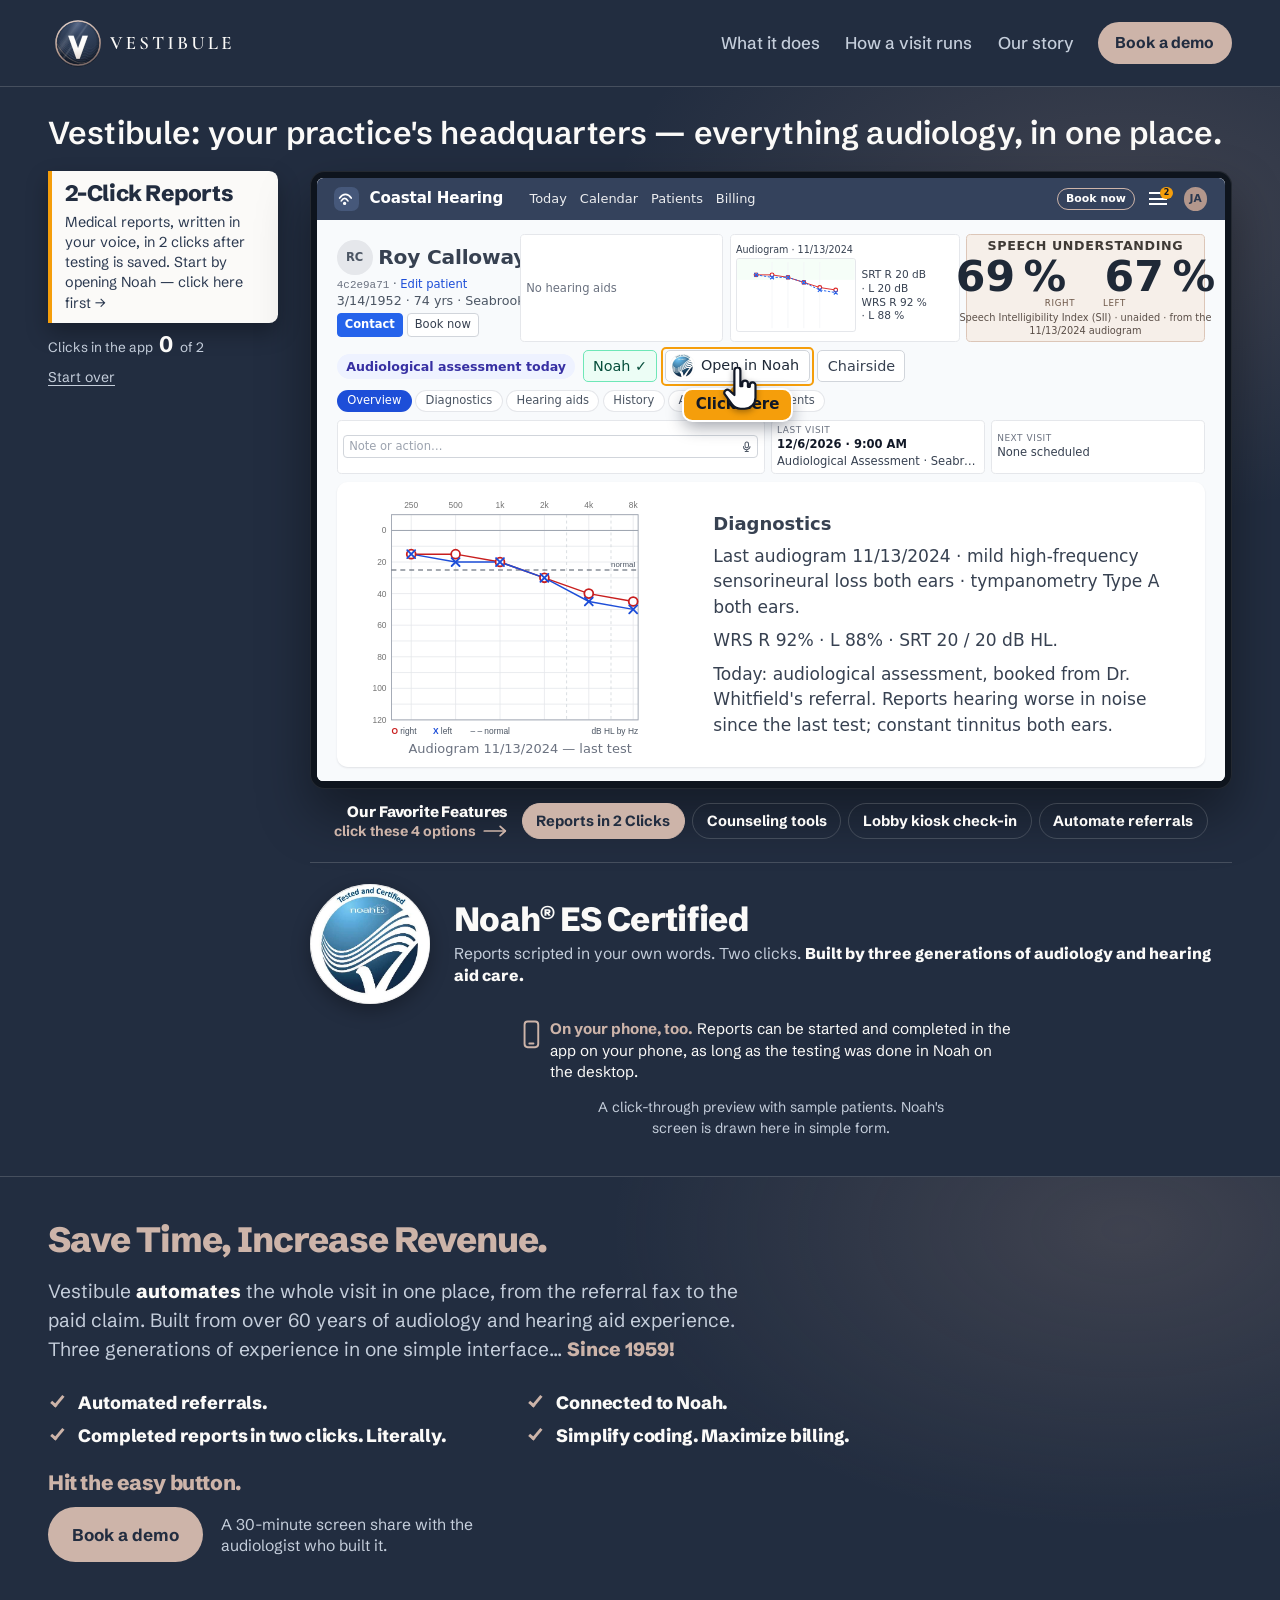
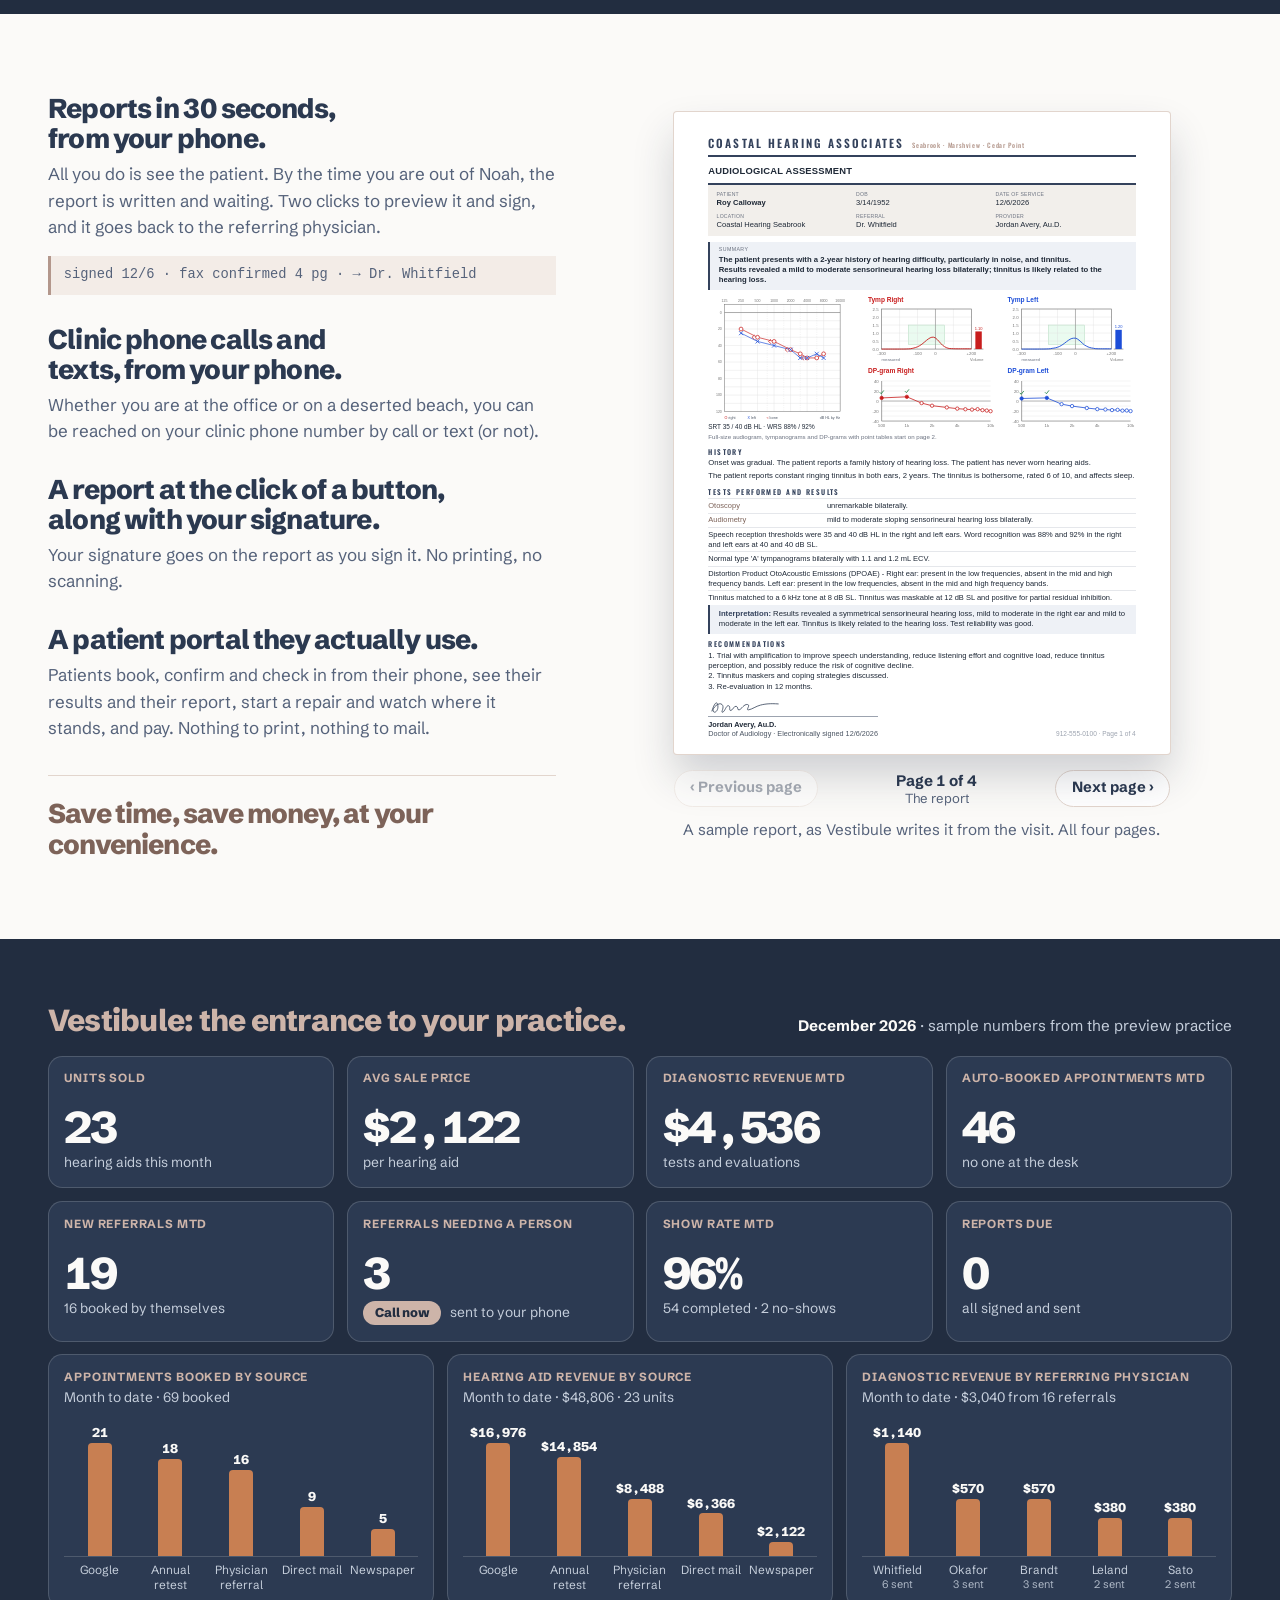
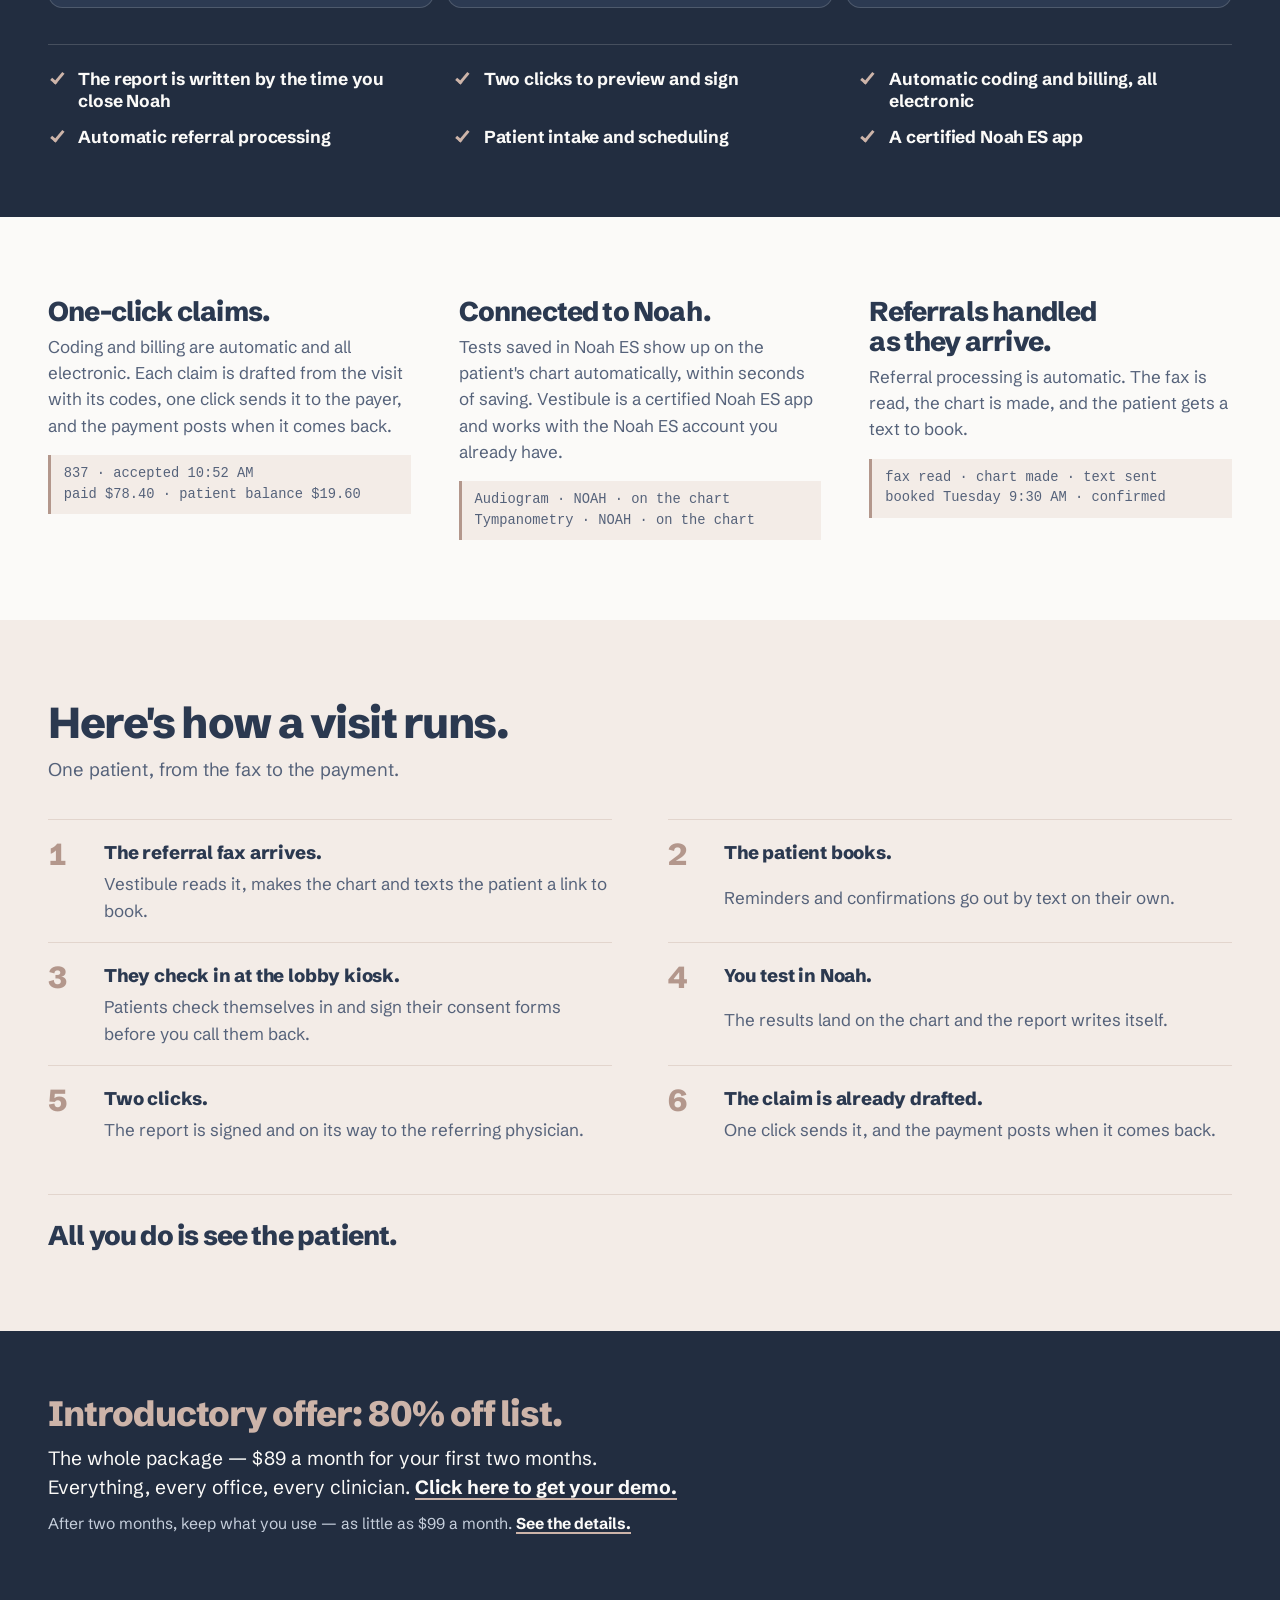
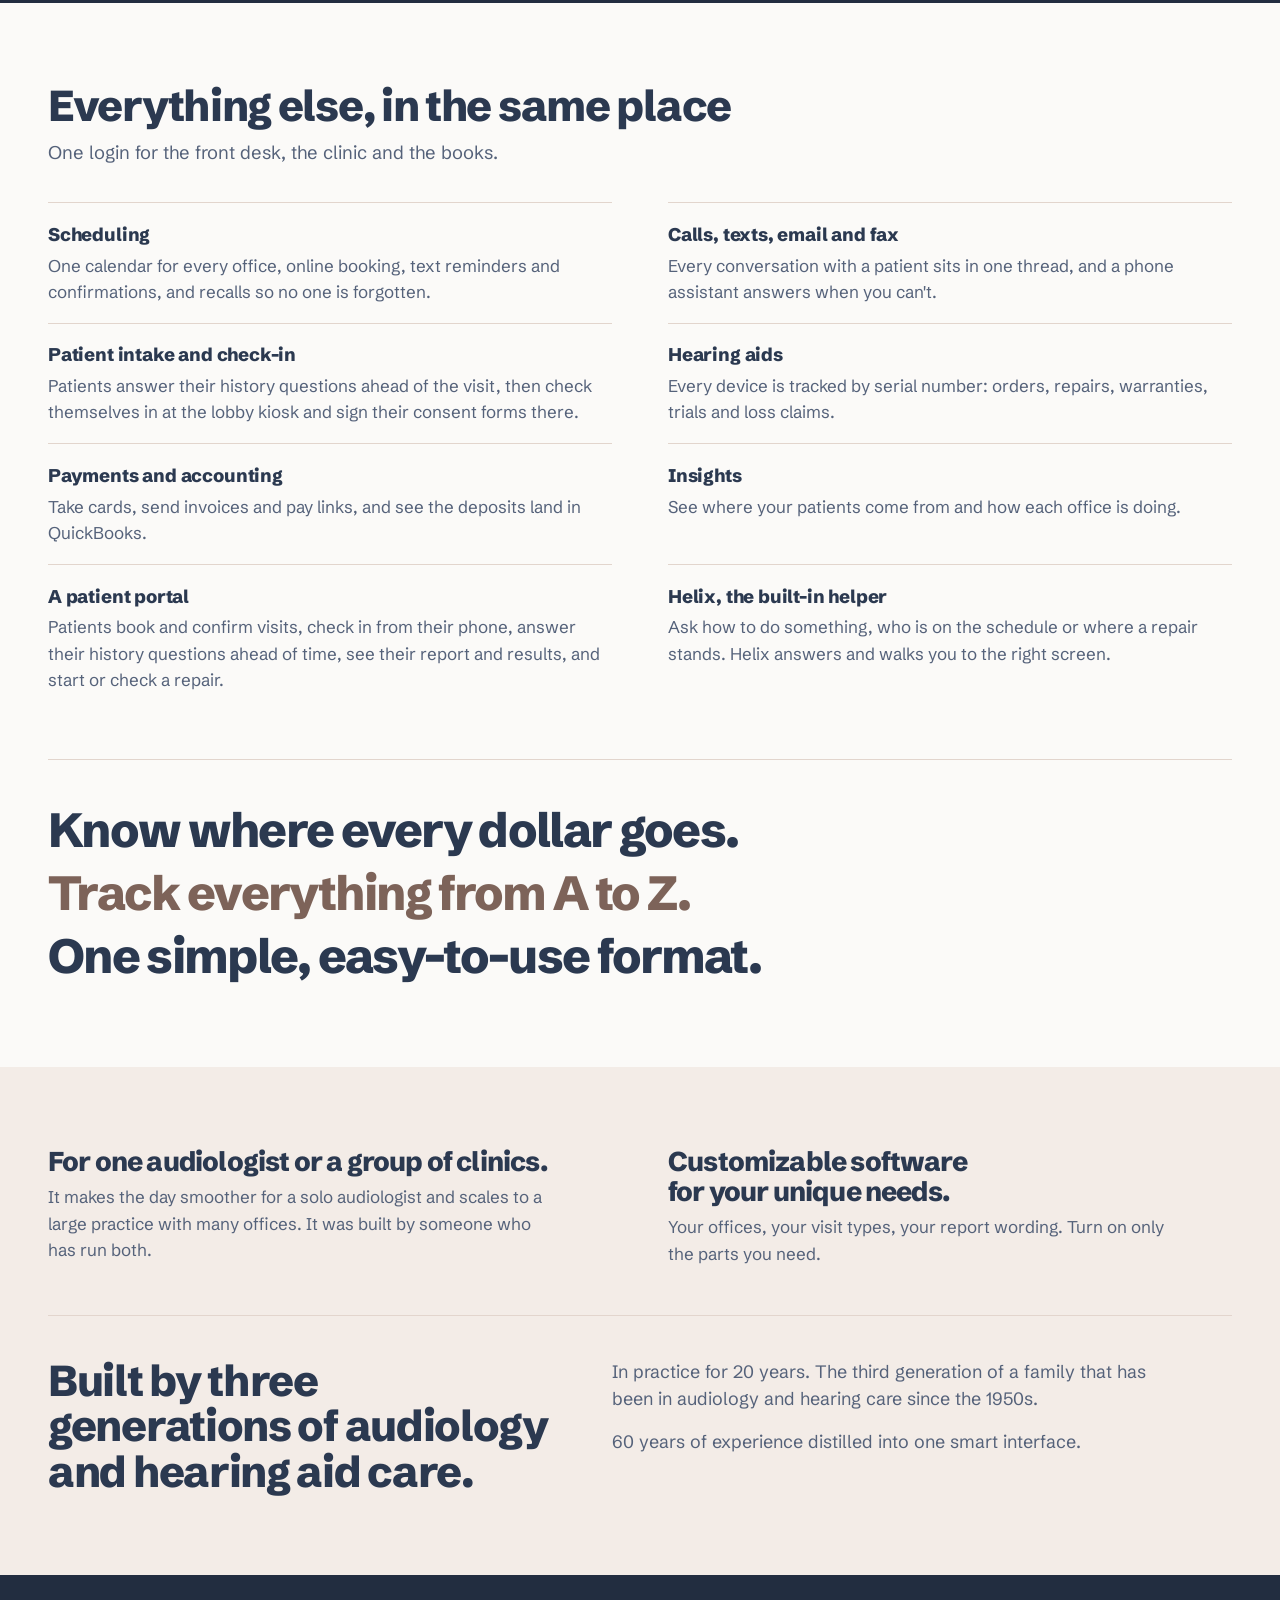
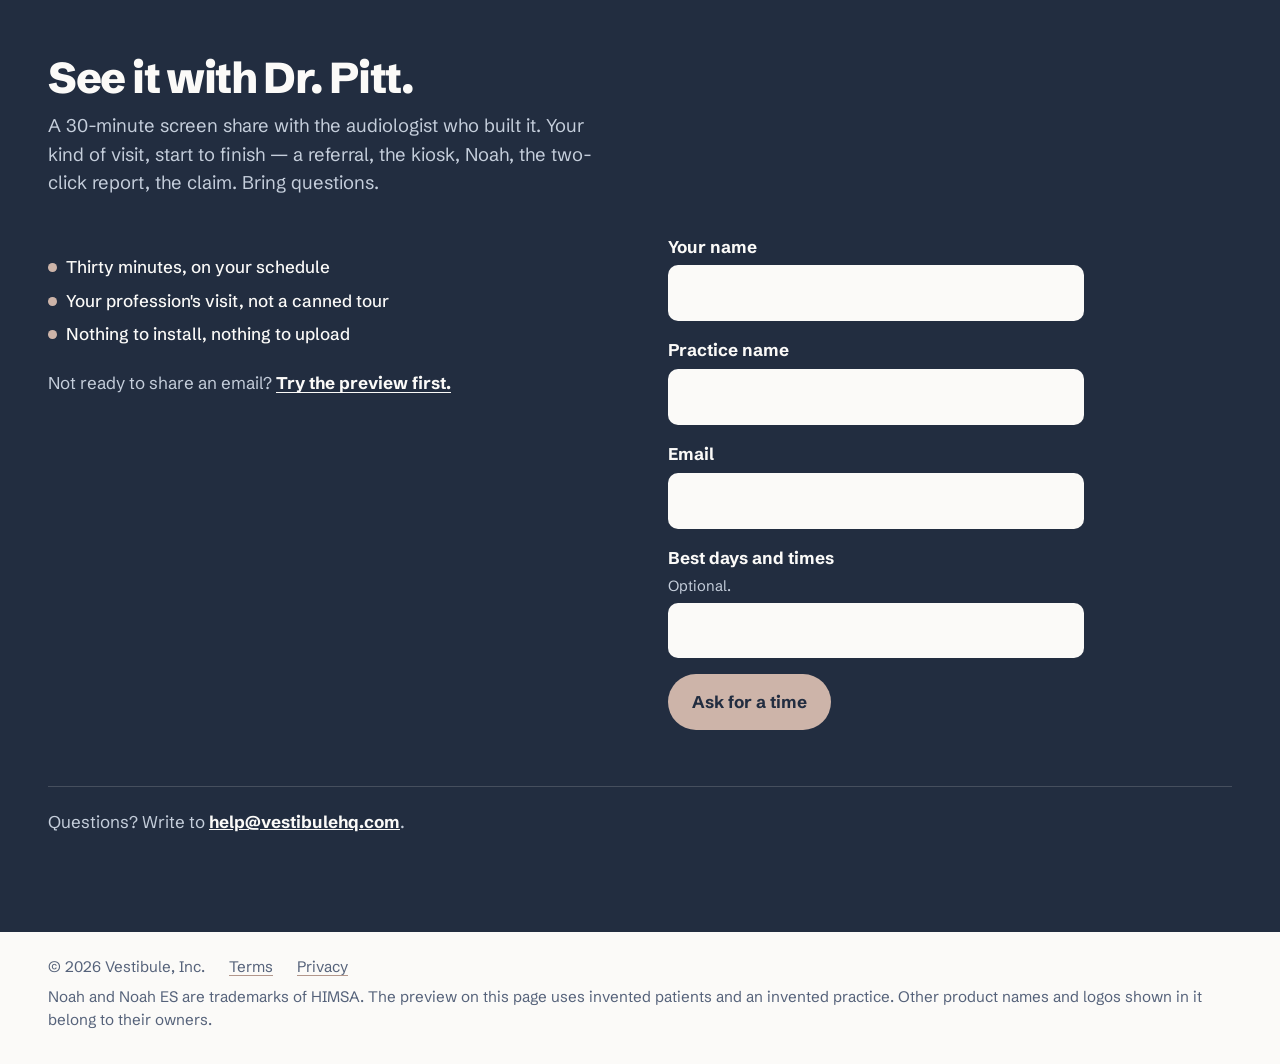
==== commit 77bd2d49: "SITE-PRICE-4 — no sign-up deadline anywhere: the offer tag's end date out of four pages and the park" ====
--- a/audiologists.html
+++ b/audiologists.html
@@ -694,7 +694,7 @@
   <!-- The one offer on the page (HERO-2 Part B): a band between how a visit runs and everything else. The price appears here and nowhere above it. -->
   <section class="night-band offer-band" id="offer">
     <div class="wrap">
-      <p class="ob-head">Introductory offer: 80% off list through December 31, 2026.</p>
+      <p class="ob-head">Introductory offer: 80% off list.</p>
       <p class="ob-line">The whole package — $89 a month for your first two months. Everything, every office, every clinician. <a href="#demo">Click here to get your demo.</a></p>
       <p class="ob-after">After two months, keep what you use — as little as $99 a month. <a href="pricing.html">See the details.</a></p>
     </div>
--- a/site.css
+++ b/site.css
@@ -223,14 +223,14 @@
   .fold .stage.desk { width: 100%; }
   .fold .stage.kiosk { width: min(24rem, 100%); }
   .fold .stage.desk .phone { border-radius: 0.9rem; padding: 0.45rem; }
-  /* The profession pages' device plays the fold's scene too (PROF-PAGES-1, .as-fold): its desk screens take
-     their own height, the chart and Noah drawn as in the fold; the kiosk and the phone keep their device shapes. */
-  :is(.fold, .as-fold) .stage.desk .screen { aspect-ratio: auto; border-radius: 0.4rem; }
-  :is(.fold, .as-fold) .stage.desk .app { position: relative; inset: auto; font-size: clamp(14px, 3cqw, 18px); }
-  :is(.fold, .as-fold) .stage.desk .scr { position: relative; inset: auto; }
-  :is(.fold, .as-fold) .stage.desk .scr.prv { aspect-ratio: 16 / 10; }   /* the counseling screen keeps the app's shape on a wide stage (COUNSEL-SITE-1) */
+  /* The fold's desk screens take their own height, the chart and Noah drawn as in the fold; the kiosk and the phone
+     keep their device shapes (PROF-PAGES-1; SITE-PRICE-4 took out the profession pages' alternative that PROF-PAGES-2 had retired). */
+  .fold .stage.desk .screen { aspect-ratio: auto; border-radius: 0.4rem; }
+  .fold .stage.desk .app { position: relative; inset: auto; font-size: clamp(14px, 3cqw, 18px); }
+  .fold .stage.desk .scr { position: relative; inset: auto; }
+  .fold .stage.desk .scr.prv { aspect-ratio: 16 / 10; }   /* the counseling screen keeps the app's shape on a wide stage (COUNSEL-SITE-1) */
   /* The chart, drawn large: the plot beside the Diagnostics panel */
-  :is(.fold, .as-fold) [data-screen="d-chart"] .d-page { flex: none; padding: 0.8em 1.1em 0.8em; gap: 0.45em; }   /* SITE-SYNC-2: the app's own 8-px spacing between the band, the row, the tabs and the first row */
+  .fold [data-screen="d-chart"] .d-page { flex: none; padding: 0.8em 1.1em 0.8em; gap: 0.45em; }   /* SITE-SYNC-2: the app's own 8-px spacing between the band, the row, the tabs and the first row */
   .fc-chip { padding: 0.3em 0.75em; border-radius: 99em; background: #EEF2FF; color: #3730A3; font-size: 0.7em; font-weight: 600; white-space: nowrap; }
   .fc-chip.sent { background: #DCFCE7; color: #14532D; }
   .fc-row { gap: 0.5em; }
@@ -304,10 +304,10 @@
     .fc-nb { grid-column: 1 / -1; }
   }
   /* Noah's window in the fold: the two sessions and the module drawn large */
-  :is(.fold, .as-fold) .n-plot { width: min(100%, 24em); }
-  :is(.fold, .as-fold) .n-sess > i.old { animation: none; }
-  :is(.fold, .as-fold) .n-sess > i.on { background: #C7DAF0; border-radius: 0.2em; }
-  :is(.fold, .as-fold) .n-sess em { font-style: normal; font-weight: 700; color: #1B6FB5; }
+  .fold .n-plot { width: min(100%, 24em); }
+  .fold .n-sess > i.old { animation: none; }
+  .fold .n-sess > i.on { background: #C7DAF0; border-radius: 0.2em; }
+  .fold .n-sess em { font-style: normal; font-weight: 700; color: #1B6FB5; }
   /* The preview screen (click 1): the report's four pages in a scroll, page one as the app shows it, the sources rail and the verbs */
   .fc-prev { position: absolute; inset: 0; z-index: 5; display: flex; flex-direction: column; background: #F3F4F6; color: #111827; }
   .fc-signed { flex: none; margin: 0; padding: 0.45em 1.2em 0.5em; background: #DCFCE7; color: #14532D; border-bottom: 1px solid #86EFAC; font-size: 0.78em; line-height: 1.35; }
@@ -418,12 +418,12 @@
     .fold .ap-res { grid-template-columns: minmax(0, 1fr); }
   }
   @container stage (max-width: 40rem) {
-    :is(.fold, .as-fold) .stage.desk .app:has(.fc-prev:not([hidden])) { --narrow: 1; }   /* the preview's mark takes its narrow place; the chart's keeps its side */
-    :is(.fold, .as-fold) .pv-body { grid-template-columns: minmax(0, 1fr); grid-template-rows: auto minmax(0, 1fr); padding: 0.6em 0.7em 0.7em; }
-    :is(.fold, .as-fold) .pv-rail { order: -1; }
-    :is(.fold, .as-fold) .pv-src { display: none; }
-    :is(.fold, .as-fold) .pv-verbs { display: flex; flex-wrap: wrap; align-items: center; gap: 0.5em; }
-    :is(.fold, .as-fold) .pv-sign { width: auto; }
+    .fold .stage.desk .app:has(.fc-prev:not([hidden])) { --narrow: 1; }   /* the preview's mark takes its narrow place; the chart's keeps its side */
+    .fold .pv-body { grid-template-columns: minmax(0, 1fr); grid-template-rows: auto minmax(0, 1fr); padding: 0.6em 0.7em 0.7em; }
+    .fold .pv-rail { order: -1; }
+    .fold .pv-src { display: none; }
+    .fold .pv-verbs { display: flex; flex-wrap: wrap; align-items: center; gap: 0.5em; }
+    .fold .pv-sign { width: auto; }
     .fold .pv-paper .sh-brand { font-size: 1.25em; letter-spacing: 0.12em; }
     .fold .pv-paper .sh-head { flex-wrap: wrap; gap: 0.2em 1em; }
     .fold .pv-paper .sh-who { margin-left: 0; white-space: normal; }
@@ -439,7 +439,7 @@
     /* The counseling screen on a narrow stage (COUNSEL-SITE-1): the screen grows with its content and
        everything stacks — the chart over its choices, the ear over its thumbnails, one figure under
        the other, one style card under the other; site.js stops sizing the figures (--prv-narrow). */
-    :is(.fold, .as-fold) .stage.desk .scr.prv { aspect-ratio: auto; --prv-narrow: 1; }
+    .fold .stage.desk .scr.prv { aspect-ratio: auto; --prv-narrow: 1; }
     .fold .prv .prv-page { font-size: 0.8em; }
     .fold .prv .prv-head { flex-wrap: wrap; }
     .fold .prv .prv-aud { grid-template-columns: minmax(0, 1fr); }
@@ -453,10 +453,10 @@
     .fold .prv .prv-cards { grid-template-columns: minmax(0, 1fr); }
   }
   @container stage (max-width: 27rem) {
-    :is(.fold, .as-fold) .n-list { display: none; }
-    :is(.fold, .as-fold) .n-panels { flex-direction: column; }
-    :is(.fold, .as-fold) .n-plot { width: min(100%, 20em); }
-    :is(.fold, .as-fold) .fc-chip { white-space: normal; font-size: 0.64em; }
+    .fold .n-list { display: none; }
+    .fold .n-panels { flex-direction: column; }
+    .fold .n-plot { width: min(100%, 20em); }
+    .fold .fc-chip { white-space: normal; font-size: 0.64em; }
   }
   @media (min-width: 40rem) {
     .fold-line { white-space: nowrap; text-wrap: nowrap; font-size: calc((100vw - 2.5rem) / 46.5); }
